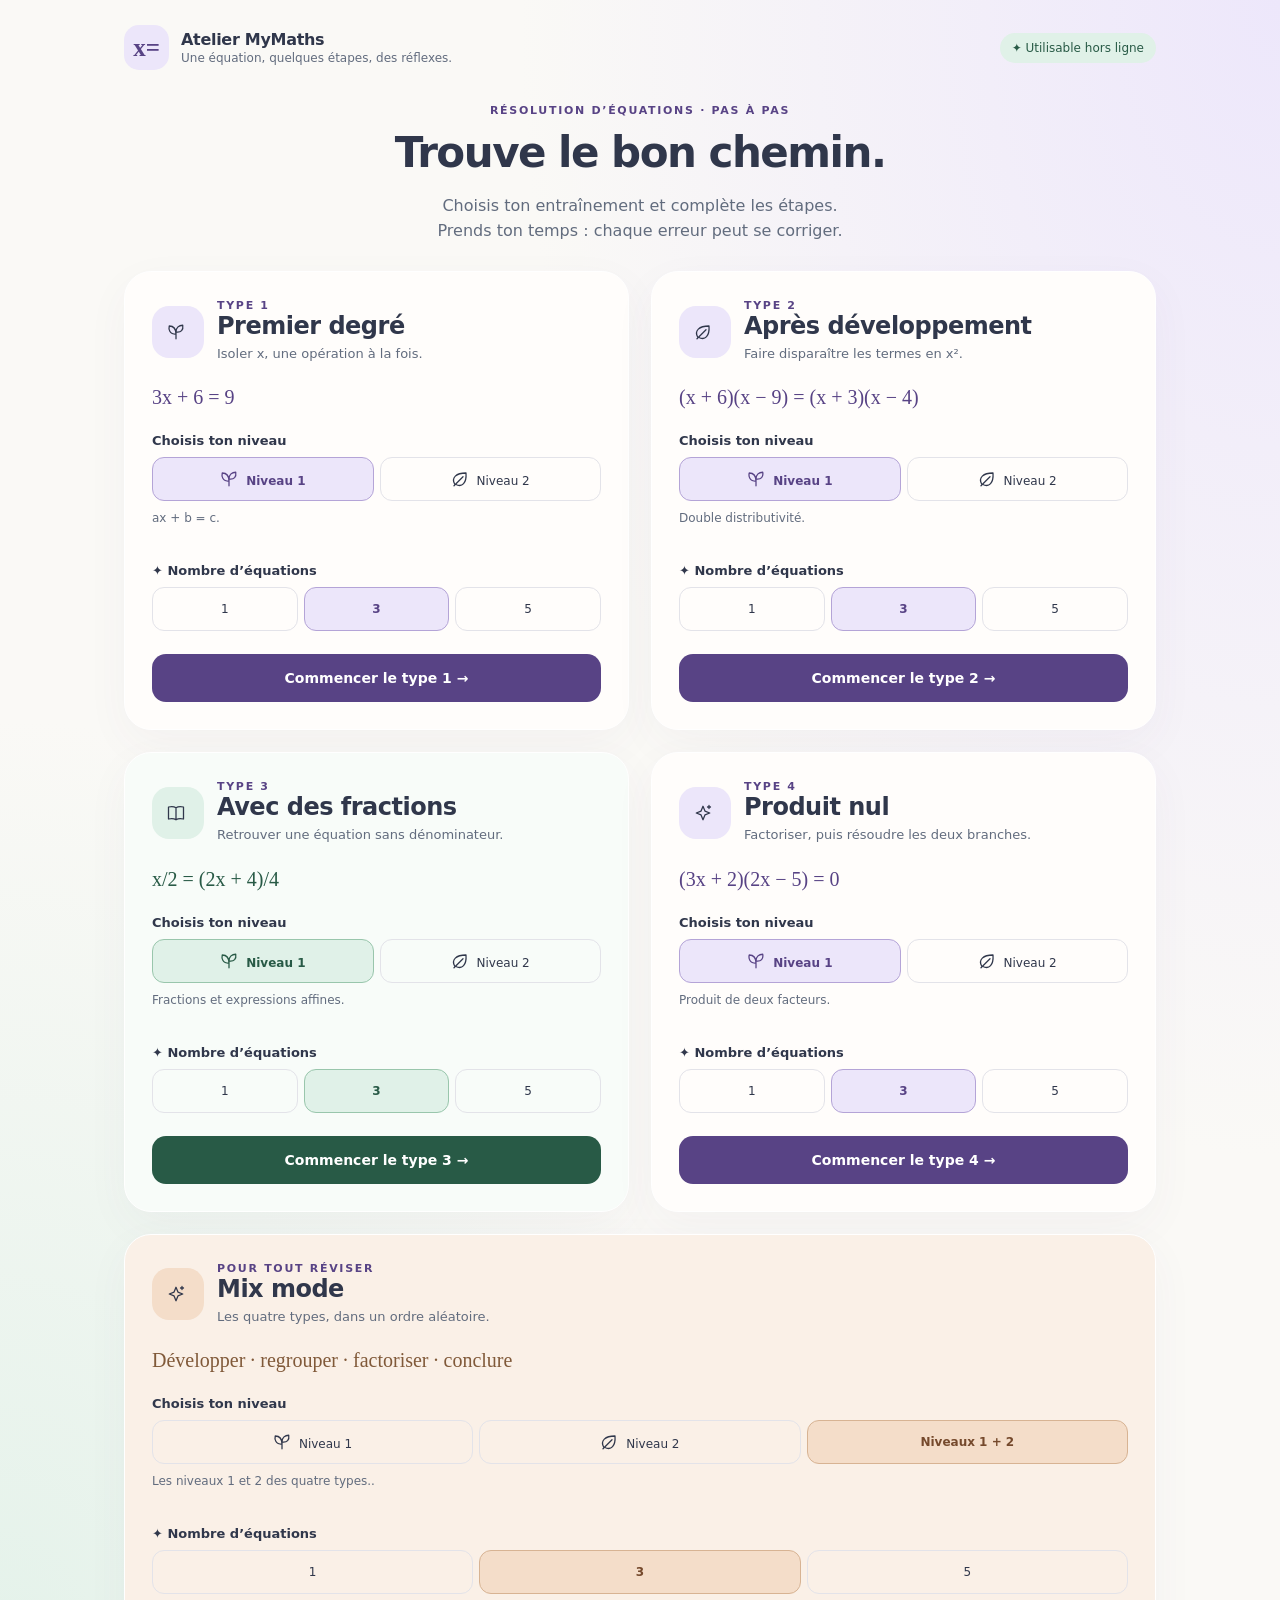
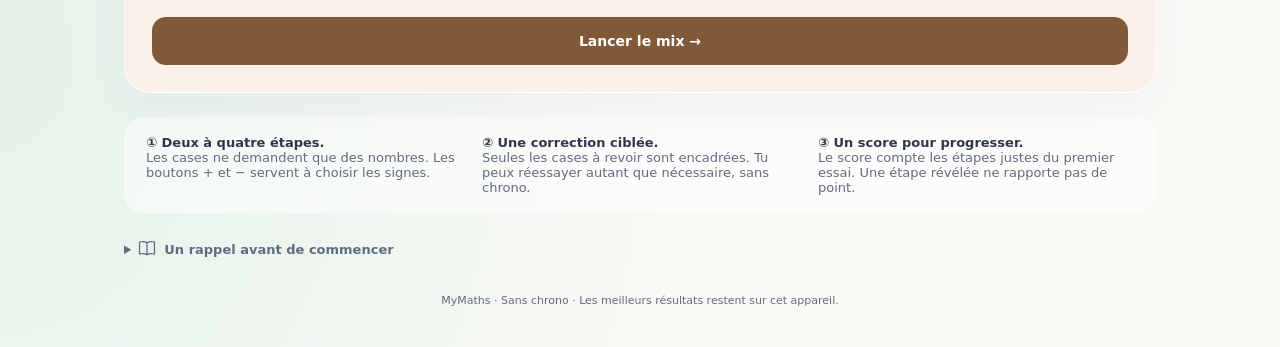
==== equations-entrainement.html @ 490890d4 "Ajouter l’exerciceur de résolution d’équations" ====
<!doctype html><html lang="fr"><head><meta charset="utf-8"><meta name="viewport" content="width=device-width,initial-scale=1,viewport-fit=cover"><meta name="theme-color" content="#f4f0fc"><title>Équations · Atelier MyMaths</title><style>
:root{--ink:#30374b;--muted:#626c7e;--bg:#faf9f6;--lav:#ece6fa;--lavink:#584385;--mint:#e0f1e8;--mintink:#285a46;--peach:#fbe9dc;--line:#e3e3e9;--card:#fffdfb;--danger:#9b3947;--wrong:#ffe4df;--focus:#675197;--shadow:0 14px 45px #55516b0b;font-family:ui-rounded,"Segoe UI",system-ui,sans-serif;color:var(--ink)}
*{box-sizing:border-box}body{margin:0;background:radial-gradient(ellipse at 100% 0%,#ede7fb 0%,transparent 42%),radial-gradient(ellipse at 0% 85%,#e4f2ea 0%,transparent 40%),var(--bg);min-height:100svh}button,input{font:inherit}button{cursor:pointer;color:inherit}button:disabled{cursor:default;opacity:.6}button:focus-visible,input:focus-visible,a:focus-visible,summary:focus-visible{outline:3px solid var(--focus);outline-offset:4px}[hidden]{display:none!important}button{touch-action:manipulation;-webkit-tap-highlight-color:transparent}a{color:var(--lavink)}.app{max-width:1080px;margin:auto;padding:25px 24px 40px}.brand{display:flex;align-items:center;gap:12px;margin-bottom:34px}.logo{width:45px;height:45px;background:var(--lav);color:var(--lavink);border-radius:15px;display:grid;place-items:center;font-family:Georgia,serif;font-weight:bold;font-size:25px}.brand-title{font-weight:750;letter-spacing:-.3px}.brand-sub{font-size:12px;color:var(--muted);margin-top:2px}.offline{margin-left:auto;font-size:12px;color:var(--mintink);background:var(--mint);padding:8px 12px;border-radius:30px}.hero{max-width:720px;margin:0 auto 28px;text-align:center}.eyebrow{text-transform:uppercase;letter-spacing:1.7px;font-size:11px;font-weight:800;color:var(--lavink)}h1{font-size:clamp(28px,4vw,42px);line-height:1.16;letter-spacing:-1.5px;margin:12px 0}p{line-height:1.55}.hero p{color:var(--muted);font-size:16px;margin-bottom:0}.cards{display:grid;grid-template-columns:1fr 1fr;gap:22px}.card{background:var(--card);border:1px solid #fff;border-radius:27px;padding:27px;box-shadow:var(--shadow)}.card.factor{background:#f8fcf9}.card-head{display:flex;gap:13px;align-items:center}.card-icon{font-size:25px;width:52px;height:52px;display:grid;place-items:center;border-radius:17px;background:var(--lav)}.factor .card-icon{background:var(--mint)}h2{margin:0;font-size:24px;letter-spacing:-.5px}.sub{font-size:13px;color:var(--muted);margin:4px 0 0}.sample{margin:19px 0 22px;color:var(--lavink);font:24px Georgia,serif;display:flex;gap:8px;align-items:center;flex-wrap:wrap}.factor .sample{color:var(--mintink)}fieldset{border:0;margin:20px 0 0;padding:0;min-width:0}legend{font-size:13px;font-weight:700;margin-bottom:9px;padding:0}.choices{display:flex;gap:6px}.choice{flex:1;background:transparent;border:1px solid var(--line);border-radius:12px;padding:11px 4px;min-height:44px;font-size:12px;white-space:nowrap}.choice[aria-pressed=true]{background:var(--lav);border-color:#b4a4d7;color:var(--lavink);font-weight:750}.factor .choice[aria-pressed=true]{background:var(--mint);border-color:#99c6ac;color:var(--mintink)}.level-desc{font-size:12px;min-height:34px;color:var(--muted);margin:8px 0 0}.primary,.secondary{border:0;border-radius:14px;padding:13px 19px;font-weight:700;min-height:48px;font-size:14px}.primary{background:var(--lavink);color:white}.factor .primary{background:var(--mintink)}.secondary{background:#efeff5;color:var(--ink);border:1px solid #e3e3eb}.start{width:100%;margin-top:23px}.rules{margin:24px 0 0;padding:18px 22px;background:#ffffff8c;border-radius:20px;font-size:13px;color:var(--muted)}.rules strong{color:var(--ink)}.rule-grid{display:grid;grid-template-columns:repeat(3,1fr);gap:20px}.memo{margin:18px auto 0;font-size:13px;color:var(--muted)}summary{cursor:pointer;min-height:38px;padding:8px 0;font-weight:600}.memo-content{display:flex;flex-wrap:wrap;gap:12px 24px;padding:10px 0}.memo-content .math{font-size:21px}.foot{margin-top:25px;text-align:center;color:var(--muted);font-size:11px}.toprow{display:flex;justify-content:space-between;align-items:center;gap:12px;margin:0 0 18px}.back{border:0;background:transparent;font-size:13px;padding:10px 0;color:var(--muted);min-height:44px}.session-heading{font-weight:700;font-size:15px}.session{max-width:860px;margin:auto}.exercise{background:var(--card);border:1px solid white;border-radius:27px 27px 0 0;box-shadow:var(--shadow);padding:22px 26px 18px}.ex-meta{display:flex;justify-content:space-between;align-items:center;gap:10px}.badge{border-radius:30px;padding:9px 13px;background:var(--lav);color:var(--lavink);font-size:13px;font-weight:700}.time{background:#ecf0f7;color:#44546e;white-space:nowrap;min-width:94px;text-align:center;font-variant-numeric:tabular-nums}.time.hurry{background:var(--peach);color:#815122}.question-count{text-align:center;color:var(--muted);font-size:12px;margin:16px 0 10px}.progress{height:5px;overflow:hidden;background:#efedf3;border-radius:10px;margin:10px 0 22px}.progress-bar{height:100%;background:#bba6df;border-radius:10px;transition:width .2s}.source{text-align:center;line-height:1.5;margin:0 0 18px;min-height:52px;font-size:clamp(31px,5vw,44px)}.math{font-family:"Cambria Math",Cambria,"Times New Roman",serif;letter-spacing:0;line-height:1.4}.math i{font-style:italic}.math sup{font-size:.58em;vertical-align:super}.fraction{display:inline-flex;flex-direction:column;vertical-align:middle;text-align:center;font-size:.77em;line-height:1.1;margin:0 .12em;transform:translateY(-.07em)}.fraction .num{border-bottom:1.2px solid currentColor;padding:0 .18em .08em}.fraction .den{padding:.08em .18em 0}.equation-label{text-align:center;font-size:12px;color:var(--muted);margin:0 0 8px}.answer-row{display:flex;flex-wrap:wrap;gap:7px;justify-content:center;align-items:center;min-height:80px;font-size:clamp(28px,5vw,39px)}.term{display:inline-flex;align-items:center;gap:5px;white-space:nowrap}.slot{width:92px;max-width:100%;height:57px;border:2px solid #d9d6e4;border-radius:12px;text-align:center;color:var(--ink);background:#fff;font:600 24px ui-rounded,"Segoe UI",system-ui,sans-serif;padding:6px 3px;transition:border .1s}.slot.active{border-color:var(--focus);box-shadow:0 0 0 3px #ede5fa}.slot.bad{border:3px solid var(--danger);background:var(--wrong);box-shadow:none}.slot.good{border-color:#649279;background:#eff8f0;color:#315a44;opacity:1}.slot:disabled{opacity:1}.sign{border:1px solid #d8d4e1;background:#f3eff8;border-radius:10px;width:43px;height:52px;font-size:28px;line-height:1}.sign.bad{border:3px solid var(--danger);background:var(--wrong)}.sign.good{border-color:#649279;background:#eff8f0;opacity:1}.factor-pair{display:flex;flex-wrap:wrap;gap:8px;justify-content:center;align-items:center}.factor-group{display:inline-flex;align-items:center;gap:4px}.factor-group .slot{width:77px}.factor-group .sign{width:39px}.active-hint{font-size:12px;text-align:center;min-height:18px;color:var(--muted);margin:14px 0 3px}.feedback{margin:12px 0 0;border-radius:14px;padding:12px 15px;background:#f1eff7;font-size:14px;line-height:1.45}.feedback.warning{background:var(--peach);color:#754923}.feedback.success{background:var(--mint);color:var(--mintink)}.feedback.error{background:#fce7e3;color:#7e343c}.feedback:empty{display:none}.feedback .math{font-size:23px;display:block;margin-top:7px;overflow-wrap:anywhere}.explanation{font-size:13px;color:var(--muted);margin-top:8px}.keypad-area{border:1px solid #fff;border-top:1px solid #e5e1ec;border-radius:0 0 27px 27px;background:#f0edf5;padding:16px 20px 20px;box-shadow:var(--shadow)}.keypad{display:grid;grid-template-columns:repeat(4,1fr);gap:7px;max-width:560px;margin:auto}.key{border:1px solid #e4dfeb;border-bottom-width:3px;border-radius:13px;background:#fffdfb;height:52px;font-size:23px;font-weight:600}.key.function{font-size:15px;background:#e5def0;color:var(--lavink)}.key:active{transform:translateY(1px);border-bottom-width:1px}.action-row{display:flex;gap:10px;max-width:560px;margin:12px auto 0}.action-row .primary{flex:1}.skip{font-size:12px;min-width:112px;padding:10px;border:0;background:transparent;color:var(--muted);border-radius:12px}.key-guide{text-align:center;font-size:11px;color:var(--muted);margin-top:10px}.practice-memo{padding:0 8px}.result{max-width:860px;margin:auto}.result-hero{text-align:center;background:var(--card);border-radius:27px;padding:30px;border:1px solid #fff;box-shadow:var(--shadow)}.result-emoji{font-size:34px;margin-bottom:10px}.result-title{font-size:28px;margin:0}.result-note{color:var(--muted);margin:8px auto 24px;max-width:520px}.stats{display:grid;grid-template-columns:repeat(3,1fr);gap:10px}.stat{background:#f2eef9;border-radius:18px;padding:17px 10px}.stat:nth-child(2){background:#e9f4ed}.stat:nth-child(3){background:#faeddf}.stat-value{font-size:31px;font-weight:800;letter-spacing:-1px;font-variant-numeric:tabular-nums}.stat-label{font-size:12px;color:var(--muted);margin:5px 0 0}.stat small{display:block;font-size:11px;color:var(--muted);margin-top:5px}.score-info{font-size:12px;color:var(--muted);margin:17px 0 0}.advice{background:#fffdfb;border-radius:21px;padding:22px;margin-top:16px;border:1px solid #fff}.advice h3{font-size:16px;margin:0 0 6px}.advice p{margin:0;font-size:14px;color:var(--muted)}.result-actions{display:flex;flex-wrap:wrap;justify-content:center;gap:10px;margin-top:22px}.review{margin-top:22px;padding:4px 18px;background:#fff9;border-radius:18px}.review-item{padding:15px 0;border-top:1px solid var(--line);font-size:13px}.review-item .math{font-size:23px;display:block;margin-top:8px;overflow-wrap:anywhere}.status-line{display:flex;justify-content:space-between;gap:12px}.record{font-size:12px;color:var(--muted);margin-top:16px}.sr-only{position:absolute;width:1px;height:1px;padding:0;margin:-1px;overflow:hidden;clip:rect(0,0,0,0);white-space:nowrap;border:0}dialog{max-width:400px;width:calc(100% - 32px);border:1px solid #fff;border-radius:22px;padding:25px;color:var(--ink);background:var(--card);box-shadow:0 24px 80px #24203540}dialog::backdrop{background:#30374b55}dialog p{font-size:14px;color:var(--muted)}dialog .action-row{flex-wrap:wrap}button:hover:not(:disabled){filter:brightness(.975)}@media(max-width:750px){.cards{grid-template-columns:1fr}.app{padding:20px 18px 30px}.brand{margin-bottom:25px}.hero h1{letter-spacing:-.8px}.rule-grid{grid-template-columns:1fr;gap:10px}.card{padding:23px}.offline{font-size:11px;padding:7px 9px}.stats{gap:7px}.stat-value{font-size:27px}.result-hero{padding:24px 15px}.source{font-size:34px}.exercise{padding:19px 19px 15px}.factor-group .slot{width:74px}.keypad-area{padding:13px 15px 16px}.choice{font-size:13px}}@media(max-width:380px){.app{padding:15px 10px 25px}.offline{display:none}.card{padding:20px 15px}.choices{gap:4px}.choice{font-size:11px}.exercise{padding:16px 11px}.source{font-size:30px}.slot{width:75px;height:54px;font-size:22px}.answer-row{gap:4px;font-size:30px}.sign{width:37px;height:48px;font-size:25px}.factor-group .slot{width:69px}.factor-group .sign{width:33px}.stats{grid-template-columns:1fr}.stat{padding:12px}.stat-value{font-size:29px}.stat-label{margin-top:1px}.ex-meta .badge{font-size:11px;padding:8px 10px}.result-actions{flex-direction:column}.result-actions button{width:100%}.key-guide{font-size:10px}}@media(prefers-reduced-motion:reduce){*{transition:none!important;scroll-behavior:auto!important}}
.ico{display:inline-block;width:18px;height:18px;vertical-align:-3px;fill:none;stroke:currentColor;stroke-width:1.7;stroke-linecap:round;stroke-linejoin:round;margin-right:4px;flex-shrink:0}.result-emoji .ico{width:38px;height:38px;color:var(--lavink)}.power{white-space:nowrap}.choice{white-space:normal}.slot{min-width:0}
.cards{grid-template-columns:repeat(2,minmax(0,1fr))}.card,.card-head>div{min-width:0}.card-icon{flex-shrink:0}.choice{min-width:0;overflow-wrap:anywhere}@media(max-width:750px){.cards{grid-template-columns:minmax(0,1fr)}}@media(max-width:380px){.card-head{gap:10px}.card-icon{width:40px;height:44px}.card-head h2{font-size:22px}}
.binomial{display:inline-block;white-space:nowrap}.factor-pair{flex:1;min-width:0;max-width:calc(100% - 28px)}@media(max-width:750px){body[data-screen=practice] .brand{margin-bottom:8px}body[data-screen=practice] .brand-sub,body[data-screen=practice] .offline{display:none}body[data-screen=practice] .logo{width:36px;height:36px;border-radius:12px;font-size:23px}.toprow{margin-bottom:8px}.question-count{margin:10px 0 6px}.progress{margin:8px 0 12px}.exercise{padding-top:15px}.source{margin-bottom:12px;font-size:32px}.key{height:46px}.key-guide{font-size:10px}}
.times{font-size:.72em;margin-right:2px}@media(max-width:380px){.factor-pair .slot{width:63px}.factor-pair .factor-group{gap:3px}}

.cards{grid-template-columns:repeat(2,minmax(0,1fr))}.mix-card{grid-column:1/-1;background:#faf0e7}.mix-card .card-icon{background:#f4ddc9}.mix-card .choice[aria-pressed=true]{background:#f4ddc9;color:#75492c;border-color:#d7b393}.mix-card .primary{background:#805939}.mix-card .sample{color:#805939}.number-field{display:inline-flex;align-items:center;border:2px solid #d9d6e4;border-radius:12px;background:#fff;min-width:0;vertical-align:middle;overflow:hidden}.number-field.active{border-color:var(--focus);box-shadow:0 0 0 3px #ede5fa}.number-field.good{border-color:#649279;background:#eff8f0}.number-field .slot{border:0;box-shadow:none;background:transparent;border-radius:0;width:73px;height:53px;font-size:23px}.number-field .slot:focus-visible{outline:0}.number-field .sign{border:0;border-radius:0;width:37px;height:53px;min-width:37px;font-size:25px;background:#f3eff8}.number-field .sign.bad,.number-field .slot.bad{box-shadow:inset 0 0 0 2px var(--danger);background:var(--wrong);border:0}.number-field .sign.good,.number-field .slot.good{background:#eff8f0}.term{gap:4px}.step-expression{display:flex;flex-wrap:wrap;align-items:center;justify-content:center;gap:8px;font-size:34px;line-height:1.7;min-height:78px}.poly-side{display:flex;align-items:center;justify-content:center;flex-wrap:wrap;gap:5px}.side-label{font:12px ui-rounded,"Segoe UI",system-ui,sans-serif;color:var(--muted);margin-bottom:5px;text-align:center}.step-parts{display:grid;grid-template-columns:1fr 1fr;gap:18px}.side-box{background:#f5f2f9;border-radius:16px;padding:12px 8px}.stage-title{text-align:center;font-size:20px;line-height:1.3;margin:15px 0 6px}.stage-help{text-align:center;color:var(--muted);font-size:13px;margin:0 auto 16px;line-height:1.5;max-width:620px}.given{font-size:24px;text-align:center;margin:10px 0 15px;line-height:1.7}.stage-steps{display:flex;gap:6px;justify-content:center;flex-wrap:wrap;margin:12px 0}.stage-chip{font-size:11px;border-radius:20px;padding:7px 10px;background:#f0eef4;color:var(--muted)}.stage-chip.current{background:#ddd3ef;color:#4e387e;font-weight:750}.stage-chip.done{background:var(--mint);color:var(--mintink)}.active-hint{margin:12px 0 3px}.number-field .slot::placeholder{color:#777280}.product-answer{display:flex;flex-wrap:wrap;align-items:center;justify-content:center;gap:8px}.factor-group .number-field .slot{width:57px}.factor-group .number-field .sign{width:32px;min-width:32px}.solution-choices{display:flex;flex-wrap:wrap;gap:8px;justify-content:center;margin:0 0 15px}.solution-choice{min-height:44px;padding:10px 15px;border:1px solid #d7d0e3;border-radius:12px;background:#fff;font-size:13px}.solution-choice[aria-pressed=true]{background:var(--lav);border-color:var(--focus);color:var(--lavink);font-weight:700}.solution-choice.bad{outline:2px solid var(--danger);background:var(--wrong)}.solution-set{min-height:78px}.trail{margin-top:15px;background:#fff9;border-radius:16px;padding:1px 16px}.trail-item{padding:12px 0;border-top:1px solid var(--line);font-size:12px;color:var(--muted)}.trail-item:first-child{border-top:0}.trail-item .math{font-size:22px;color:var(--ink);margin-top:4px;display:block}.current-equation{font-size:clamp(27px,4.5vw,37px);margin:12px 0 6px;text-align:center;line-height:1.7}.stat:nth-child(3){background:#fbeedf}.mode-meta{font-size:12px;color:var(--muted);margin-top:10px}.review-step{border-left:2px solid #d8cfeb;padding-left:12px;margin:10px 0;font-size:12px}.review-step .math{font-size:21px}.step-count{font-size:12px;color:var(--muted);text-align:center}.key.function{font-size:16px}.back{min-height:44px}.practice-memo p{font-size:13px}.card p.sub{min-height:20px}.set-count{font-size:11px;text-align:center;color:var(--muted)}
@media(max-width:800px){.step-parts{grid-template-columns:1fr}.side-box{padding:9px 7px}.stage-help{margin-bottom:12px}.source{font-size:30px}.current-equation{font-size:29px}.step-expression{font-size:29px}.number-field .slot{width:65px;font-size:21px}.number-field .sign{width:33px;min-width:33px}.stage-title{font-size:18px}.stage-chip{padding:5px 8px}}
@media(max-width:750px){.cards{grid-template-columns:minmax(0,1fr)}.mix-card{grid-column:auto}.brand-sub{font-size:11px}.given{font-size:23px}.stage-help{font-size:12px}.stage-steps{gap:4px}.stage-expression{gap:5px}}
@media(max-width:380px){.number-field .slot{width:56px;font-size:20px}.number-field .sign{width:30px;min-width:30px;height:50px}.number-field .slot{height:50px}.step-expression{font-size:27px}.poly-side{gap:3px}.factor-group .number-field .slot{width:48px}.factor-group .number-field .sign{width:28px;min-width:28px}.factor-group{gap:2px}.stage-chip{font-size:10px}.solution-choice{padding:9px 10px;font-size:12px}.given{font-size:21px}.current-equation{font-size:26px}}

@media(max-width:750px){
.keypad-area{position:sticky;bottom:0;z-index:10;padding:10px 12px 12px;box-shadow:0 -5px 20px #47325418;background:#f0edf5}
.keypad{gap:5px}.key{height:44px}.action-row{margin-top:8px}.key-guide{display:none}
.current-equation{position:sticky;top:0;z-index:9;background:var(--card);padding:5px 0;border-radius:12px;font-size:27px}
.poly-side .number-field .slot{width:49px;font-size:20px}.poly-side .number-field .sign{width:27px;min-width:27px;font-size:24px}
.poly-side{font-size:27px;gap:3px;min-height:56px}.side-box{padding:9px 6px}.step-parts{gap:10px}
.stage-help{font-size:12px}.given{font-size:22px;margin:8px 0 12px}.stage-steps{margin:9px 0}.brand{margin-bottom:18px}
}
@media(max-width:380px){.poly-side .number-field .slot{width:42px;font-size:19px}.poly-side .number-field .sign{width:23px;min-width:23px;font-size:23px}.poly-side{font-size:26px}.current-equation{font-size:25px}}

.resolution-history{margin:12px 0}.resolution-line{padding:11px 9px;border-bottom:1px solid var(--line);text-align:center}.resolution-line .math{font-size:25px;line-height:1.7;overflow-wrap:anywhere}.context-label{font:11px ui-rounded,"Segoe UI",system-ui,sans-serif;color:var(--muted);line-height:1.4;margin-bottom:5px}.current-equation{padding:10px 4px}.step-parts{grid-template-columns:minmax(0,1fr) 24px minmax(0,1fr);gap:10px;align-items:center}.equation-equals{font-size:34px;text-align:center;color:var(--lavink);line-height:1.1}.cross-member{display:flex;flex-wrap:wrap;align-items:center;justify-content:center;gap:8px;font-size:25px;line-height:1.8}.distribution-aid{margin:12px 0 16px;background:#edf3f5;border:1px solid #d4e1e8;border-radius:16px;padding:7px 12px}.distribution-aid summary{font-size:13px;color:#465d7f}.distribution-panels{display:grid;grid-template-columns:1fr 1fr;gap:12px;padding-top:8px}.distribution-panel{background:#fff9;border-radius:12px;padding:10px 8px;text-align:center}.product-diagram{width:100%;max-width:360px;height:auto;display:block;margin:auto}.cross-products{font-size:20px;display:flex;flex-wrap:wrap;justify-content:center;gap:6px}.product-blue{color:#556c99}.product-orange{color:#a06340}.distribution-panel p{font-size:12px;margin:7px 0 0;color:var(--muted)}
@media(max-width:800px){.step-parts{grid-template-columns:minmax(0,1fr);gap:7px}.equation-equals{font-size:29px}.distribution-panels{grid-template-columns:1fr}.resolution-line .math{font-size:23px}}
@media(max-width:380px){.current-equation{font-size:23px}.resolution-line .math{font-size:22px}.cross-member{font-size:22px}.cross-products{font-size:19px}.distribution-aid{padding:6px 9px}.distribution-aid summary{font-size:12px}}
</style></head><body>
<svg width="0" height="0" aria-hidden="true" style="position:absolute;overflow:hidden"><defs>
<symbol id="icon-sprout" viewBox="0 0 24 24"><path d="M12 21V12M12 15C3 15 2 8 3 4c6 0 9 4 9 11ZM12 12c0-6 4-9 9-9 1 6-2 10-9 9Z"/></symbol>
<symbol id="icon-leaf" viewBox="0 0 24 24"><path d="M5 19c-5-9 2-15 15-15 1 13-5 20-14 15ZM4 21 16 9"/></symbol>
<symbol id="icon-sparkle" viewBox="0 0 24 24"><path d="m12 3 2.6 6.4L21 12l-6.4 2.6L12 21l-2.6-6.4L3 12l6.4-2.6ZM20 2v4M18 4h4"/></symbol>
<symbol id="icon-timer" viewBox="0 0 24 24"><circle cx="12" cy="14" r="8"/><path d="M12 6V3M9 2h6M18 7l2-2M12 10v5l3 2"/></symbol>
<symbol id="icon-book" viewBox="0 0 24 24"><path d="M12 5c-3-2-6-2-10-1v16c4-1 7-1 10 1 3-2 6-2 10-1V4c-4-1-7-1-10 1ZM12 5v16"/></symbol>
</defs></svg>
<main class="app">
<header class="brand"><div class="logo" aria-hidden="true">x=</div><div><div class="brand-title">Atelier MyMaths</div><div class="brand-sub">Une équation, quelques étapes, des réflexes.</div></div><div class="offline">✦ Utilisable hors ligne</div></header>
<section id="home" aria-labelledby="title"><div class="hero"><div class="eyebrow">Résolution d’équations · Pas à pas</div><h1 id="title">Trouve le bon chemin.</h1><p>Choisis ton entraînement et complète les étapes.<br>Prends ton temps : chaque erreur peut se corriger.</p></div><div class="cards" id="cards"></div><div class="rules"><div class="rule-grid"><div><strong>① Deux à quatre étapes.</strong><br>Les cases ne demandent que des nombres. Les boutons + et − servent à choisir les signes.</div><div><strong>② Une correction ciblée.</strong><br>Seules les cases à revoir sont encadrées. Tu peux réessayer autant que nécessaire, sans chrono.</div><div><strong>③ Un score pour progresser.</strong><br>Le score compte les étapes justes du premier essai. Une étape révélée ne rapporte pas de point.</div></div></div><details class="memo"><summary><svg class="ico" aria-hidden="true"><use href="#icon-book"></use></svg> Un rappel avant de commencer</summary><div class="practice-memo"><p>Pour conserver une équation équivalente, on effectue la même opération sur les deux membres. On développe, on regroupe, puis on divise par un coefficient <strong>non nul</strong>.</p><p>Un produit est nul si au moins l’un de ses facteurs est nul. Après factorisation, on résout chacune des équations obtenues.</p><div class="memo-content math"><span>(a + b)² = a² + 2ab + b²</span><span>(a − b)² = a² − 2ab + b²</span><span>a² − b² = (a − b)(a + b)</span></div></div></details></section>
<section id="practice" class="session" hidden aria-label="Entraînement en cours"><div class="toprow"><button class="back" id="back">← Réglages</button><div class="session-heading" id="sessionHeading"></div></div><div class="exercise"><div class="ex-meta"><span class="badge" id="levelBadge"></span><span class="badge time" id="equationBadge"></span></div><div class="progress" id="progress" role="progressbar" aria-label="Avancement de la série" aria-valuemin="0" aria-valuemax="100"><div class="progress-bar" id="progressBar"></div></div><div id="resolutionHistory" class="resolution-history" hidden></div><div class="current-equation math" id="source"></div><div class="stage-steps" id="stageSteps"></div><h2 class="stage-title" id="stageTitle"></h2><p class="stage-help" id="stageHelp"></p><div id="given" class="given math" hidden></div><details id="distributivityAid" class="distribution-aid" hidden><summary>↗ ↘ Voir les deux produits qui donnent le terme en x</summary><div id="distributionPanels" class="distribution-panels"></div></details><div id="answer" class="math"></div><div class="active-hint" id="activeHint"></div><div class="feedback" id="feedback" aria-live="polite" aria-atomic="true"></div></div><div class="keypad-area"><div class="keypad" id="keypad" aria-label="Clavier numérique"></div><div class="action-row"><button class="skip" id="reveal">Voir cette étape</button><button class="primary" id="validate">Vérifier l’étape ↵</button></div><div class="key-guide">± change le signe · a/b insère « / » · ↔ change de case · saisie au clavier également possible</div></div><details class="memo practice-memo"><summary><svg class="ico" aria-hidden="true"><use href="#icon-book"></use></svg> Besoin d’un rappel ?</summary><p>Développe avant de regrouper. Soustrais la même quantité aux deux membres. Divise uniquement par un coefficient non nul.</p><p class="math">AB = 0 ⇔ A = 0 ou B = 0<br>a² − b² = (a − b)(a + b)</p><p><strong>0x = 0</strong> : tous les réels conviennent.<br><strong>0x = un nombre non nul</strong> : aucune solution.</p></details></section>
<section id="results" class="result" hidden aria-labelledby="resultTitle"><div class="result-hero"><div class="result-emoji" id="resultEmoji"></div><h2 class="result-title" id="resultTitle" tabindex="-1"></h2><p class="result-note" id="resultNote"></p><div class="stats" id="stats"></div><p class="score-info" id="scoreInfo"></p><div class="record" id="record"></div><div class="result-actions"><button class="primary" id="again">↻ Nouvelle série</button><button class="secondary" id="adapt" hidden></button><button class="secondary" id="settings">Changer les réglages</button></div></div><div class="advice" id="advice"></div><details class="review"><summary>Relire la résolution des équations</summary><div id="reviewList"></div></details></section>
<footer class="foot">MyMaths · Sans chrono · Les meilleurs résultats restent sur cet appareil.</footer></main>
<dialog id="quitDialog"><h2>Revenir aux réglages ?</h2><p>La série en cours sera abandonnée. Tu pourras en lancer une nouvelle.</p><div class="action-row"><button class="secondary" id="keepGoing">Continuer</button><button class="primary" id="quit">Revenir</button></div></dialog>
<script>
'use strict';
const $=id=>document.getElementById(id);
const icon=name=>'<svg class="ico" aria-hidden="true"><use href="#icon-'+name+'"></use></svg>';
const gcd=(a,b)=>{a=a<0n?-a:a;b=b<0n?-b:b;while(b)[a,b]=[b,a%b];return a||1n;};
function R(n,d=1){n=BigInt(n);d=BigInt(d);if(!d)throw Error('Dénominateur nul');if(d<0n){n=-n;d=-d;}let g=gcd(n,d);return{n:n/g,d:d/g};}
const Z=R(0),ONE=R(1),add=(a,b)=>R(a.n*b.d+b.n*a.d,a.d*b.d),mul=(a,b)=>R(a.n*b.n,a.d*b.d),neg=a=>R(-a.n,a.d),sub=(a,b)=>add(a,neg(b)),div=(a,b)=>R(a.n*b.d,a.d*b.n),eq=(a,b)=>a.n===b.n&&a.d===b.d,abs=a=>a.n<0n?neg(a):a;
const textR=r=>r.d===1n?String(r.n):r.n+'/'+r.d;
function parse(s){s=s.trim().replace(/\s/g,'').replace(',','.').replace('÷','/');if(s.length>20)return null;let m;if((m=s.match(/^([+-]?\d+)\/(\d+)$/)))return BigInt(m[2])?R(m[1],m[2]):null;if((m=s.match(/^([+-]?)(\d*)(?:\.(\d*))?$/))&&(m[2]||m[3]))return R(BigInt((m[1]==='-'?'-':'')+(m[2]||'0')+(m[3]||'')),10n**BigInt((m[3]||'').length));return null;}
function frac(top,bottom,label){return '<span class="fraction"'+(label?' role="img" aria-label="'+label+'"':'')+'><span class="num">'+top+'</span><span class="den">'+bottom+'</span></span>';}
function mathR(r){let sign=r.n<0n?'−':'';return sign+(r.d===1n?String(abs(r).n):frac(String(abs(r).n),String(r.d),abs(r).n+' sur '+r.d));}
function mono(r,p){return(eq(r,ONE)?'':mathR(r))+'<i>x</i>'+(p===2?'<sup>2</sup>':'');}
function polynomial(p){let out='';for(let i=0;i<3;i++){let c=p[i];if(c.n===0n)continue;out+=(out?(c.n<0n?' − ':' + '):(c.n<0n?'−':''))+(i===2?mathR(abs(c)):mono(abs(c),2-i));}return out||'0';}
const lin=(a,b)=>({kind:'linear',a:R(a),b:R(b)}),product=(p,q)=>({kind:'product',factors:[p,q]}),squared=p=>({kind:'square',inner:p}),scaled=(k,inner)=>({kind:'scaled',k:R(k),inner}),fraction=(numer,m)=>({kind:'fraction',numer,den:R(m)}),difference=(left,right)=>({kind:'difference',left,right});
const pAdd=(p,q)=>p.map((a,i)=>add(a,q[i])),pSub=(p,q)=>p.map((a,i)=>sub(a,q[i])),pScale=(p,k)=>p.map(c=>mul(c,k));
function pTimes(p,q){return[mul(p[1],q[1]),add(mul(p[1],q[2]),mul(p[2],q[1])),mul(p[2],q[2])];}
function expand(e){switch(e.kind){case'linear':return[Z,e.a,e.b];case'product':return pTimes(expand(e.factors[0]),expand(e.factors[1]));case'square':{let p=expand(e.inner);return pTimes(p,p);}case'scaled':return pScale(expand(e.inner),e.k);case'fraction':return pScale(expand(e.numer),div(ONE,e.den));case'difference':return pSub(expand(e.left),expand(e.right));}}
function render(e){switch(e.kind){case'linear':return polynomial([Z,e.a,e.b]);case'product':return '<span class="binomial">('+render(e.factors[0])+')</span> <span class="binomial">× ('+render(e.factors[1])+')</span>';case'square':return'<span class="binomial">('+render(e.inner)+')<sup>2</sup></span>';case'scaled':if(eq(e.k,ONE))return render(e.inner);return '<span class="binomial">'+mathR(e.k)+'('+render(e.inner)+')</span>';case'fraction':return frac(render(e.numer),mathR(e.den));case'difference':return render(e.left)+' − '+render(e.right);}}
const int=(lo,hi)=>lo+Math.floor(Math.random()*(hi-lo+1)),pick=a=>a[int(0,a.length-1)],signed=(max=8)=>pick([-1,1])*int(1,max),shuffle=a=>{a=[...a];for(let i=a.length-1;i>0;i--){let j=int(0,i);[a[i],a[j]]=[a[j],a[i]];}return a;};
const uniqueRoots=roots=>roots.filter((r,i)=>!roots.slice(0,i).some(x=>eq(x,r))).sort((a,b)=>a.n*b.d<b.n*a.d?-1:a.n*b.d>b.n*a.d?1:0);
function completeQuestion(q){q.left=expand(q.exprL);q.right=expand(q.exprR);if(q.type===3&&q.exprL.kind==='fraction'&&q.exprR.kind==='fraction'){q.multiplier=mul(q.exprL.den,q.exprR.den);q.prepL=scaled(q.exprR.den.n,q.exprL.numer);q.prepR=scaled(q.exprL.den.n,q.exprR.numer);}q.workL=pScale(q.left,q.multiplier||ONE);q.workR=pScale(q.right,q.multiplier||ONE);q.A=sub(q.workL[1],q.workR[1]);q.B=sub(q.workR[2],q.workL[2]);q.source=render(q.exprL)+' = '+render(q.exprR);if(q.type===4){q.roots=uniqueRoots([div(neg(q.factors[1]),q.factors[0]),div(neg(q.factors[3]),q.factors[2])]);q.solutionKind=q.roots.length===2?'two':'one';}else if(q.A.n===0n){q.solutionKind=q.B.n===0n?'all':'none';q.roots=[];}else{q.solutionKind='one';q.roots=[div(q.B,q.A)];}return q;}
function generate(type,level){let q={type,level};if(type===1){if(level===1){q.exprL=lin(int(1,8)*pick([1,1,1,-1]),int(-12,12));q.exprR=lin(0,int(-15,15));q.needsExpansion=false;}else if(Math.random()<.5){let a=signed(8),b=int(-12,12),c=signed(8),d=int(-12,12);if(Math.random()<.08){c=a;d=Math.random()<.5?b:b+signed(4);}q.exprL=lin(a,b);q.exprR=lin(c,d);q.needsExpansion=false;}else{q.exprL=scaled(signed(5),lin(pick([1,1,2,3]),signed(8)));q.exprR=scaled(signed(5),lin(pick([1,1,2,3]),signed(8)));q.needsExpansion=true;}}else if(type===2){let k=int(1,4);if(level===1){let nums=shuffle(Array.from({length:19},(_,i)=>i-9).filter(x=>x!==0)).slice(0,4);q.exprL=product(lin(1,nums[0]),lin(1,nums[1]));q.exprR=product(lin(1,nums[2]),lin(1,nums[3]));}else{let b=int(1,8),d=signed(8);if(pick([true,false])){q.exprL=product(lin(k,-b),lin(k,b));q.exprR=squared(lin(k,d));}else{q.exprL=squared(lin(k,d));q.exprR=product(lin(k,-b),lin(k,b));}}q.needsExpansion=true;}else if(type===3){let m,n;if(level===1){m=int(2,6);do n=int(2,6);while(n===m);let a=Math.random()<.5?1:signed(5),b=Math.random()<.5?0:int(-9,9),c=signed(5),d=int(-9,9);if(Math.random()<.12){let k=signed(3),h=signed(3);a=m*k;c=n*k;b=m*h;d=n*(Math.random()<.5?h:h+1);}q.exprL=fraction(lin(a,b),m);q.exprR=fraction(lin(c,d),n);}else{let a=int(1,3),c=int(1,3),b=signed(7),d=signed(7),e=int(1,4),f=signed(7),t=int(2,4);m=a*c*t;n=e*e*t;q.exprL=fraction(product(lin(a,b),lin(c,d)),m);q.exprR=fraction(squared(lin(e,f)),n);}let g=gcd(BigInt(m),BigInt(n)),l=BigInt(m)*BigInt(n)/g;q.multiplier=R(BigInt(m)*BigInt(n));q.prepL=scaled(n,q.exprL.numer);q.prepR=scaled(m,q.exprR.numer);q.needsExpansion=true;}else if(type===4){let a=signed(5),b=int(-9,9),c=signed(5),d=int(-9,9);if(level===1){q.exprL=product(lin(a,b),lin(c,d));q.factors=[R(a),R(b),R(c),R(d)];}else{while(Math.abs(c)===Math.abs(a))c=signed(5);q.exprL=difference(squared(lin(a,b)),squared(lin(c,d)));q.factors=[R(a-c),R(b-d),R(a+c),R(b+d)];}q.exprR=lin(0,0);}return completeQuestion(q);}
function series(cfg){let types=[];while(types.length<cfg.count)types.push(...shuffle([1,2,3,4]));let levels=[];while(levels.length<cfg.count)levels.push(...shuffle([1,2]));let seen=new Set();return types.slice(0,cfg.count).map((t,i)=>{let type=cfg.mode==='mix'?t:Number(cfg.mode),level=cfg.level||levels[i],q;do q=generate(type,level);while(seen.has(q.source));seen.add(q.source);return q;});}
function makeStages(q,ctx={}){if(q.type===4){let f=ctx.factors||q.factors,out=[];if(q.level===2)out.push({kind:'factor',title:'Factoriser une différence de carrés',help:'Utilise a² − b² = (a − b)(a + b), puis réduis les deux facteurs.',targets:q.factors.map((value,i)=>({key:['a','b','c','d'][i],value,label:['Coefficient de x du premier facteur','Constante du premier facteur','Coefficient de x du second facteur','Constante du second facteur'][i]})),hint:'Pense à la différence puis à la somme des deux expressions.'});out.push({kind:'branches',title:'Utiliser le produit nul',help:'Un produit est nul si au moins un facteur est nul. Isole les termes en x dans chacune des deux équations.',factors:f,targets:[{key:'u',value:neg(f[1]),label:'Constante à droite dans la première équation'},{key:'v',value:neg(f[3]),label:'Constante à droite dans la seconde équation'}],hint:'Pour ax + b = 0, on soustrait b : ax = −b.'});out.push({kind:'solution',title:'Donner l’ensemble des solutions',help:'Résous les deux équations et rassemble les valeurs distinctes dans S. Leur ordre n’a pas d’importance.',hint:'Une valeur répétée ne donne qu’une solution. Chaque division se fait par le coefficient de x.'});return out;}let out=[];if(q.type===3)out.push({kind:'cross',title:'Trouver une équation sans fractions',help:'Complète les deux facteurs pour écrire le produit en croix. Ne développe pas encore les numérateurs.',targets:[{key:'u',value:q.exprR.den,label:'Facteur devant le numérateur du membre gauche'},{key:'v',value:q.exprL.den,label:'Facteur devant le numérateur du membre droit'}],hint:'Le dénominateur de droite multiplie le numérateur de gauche, et inversement.'});if(q.needsExpansion){let quad=q.workL[0].n!==0n||q.workR[0].n!==0n,targets=[];for(const [name,p]of[['l',q.workL],['r',q.workR]])for(const i of (quad?[0,1,2]:[1,2]))targets.push({key:name+i,value:p[i],label:({0:'Coefficient de x au carré',1:'Coefficient de x',2:'Constante'})[i]+' du membre '+(name==='l'?'gauche':'droit')});out.push({kind:'expand',quad,targets,title:'Développer et réduire',help:'Complète les coefficients des deux membres développés et réduits.',given:null,hint:quad?'Vérifie les signes, les produits et les doubles produits. Les coefficients de x² doivent être identiques.':'Distribue à chaque terme, en conservant bien les signes.'});}out.push({kind:'reduce',title:'Regrouper les termes',help:'Regroupe les termes en x et les constantes pour obtenir Ax = B. Ne multiplie ni ne divise à cette étape.',targets:[{key:'a',value:q.A,label:'Coefficient A de x après regroupement'},{key:'b',value:q.B,label:'Constante B à droite après regroupement'}],hint:'Soustrais les termes en x d’un membre et les constantes de l’autre. La même opération s’applique aux deux membres.'});out.push({kind:'solution',title:'Conclure',help:q.A.n===0n?'Observe l’égalité obtenue : peut-elle être vraie ? Choisis l’ensemble des solutions.':'Divise par le coefficient de x, puis donne S. Les fractions et les décimaux exacts sont acceptés.',hint:q.A.n===0n?'Ne divise pas par zéro. Compare les deux membres.':'La solution est le quotient de la constante par le coefficient de x.'});return out;}
function summary(rows){let steps=rows.flatMap(r=>r.done),first=steps.filter(r=>r.first).length,revealed=steps.filter(r=>r.revealed).length,perfect=rows.filter(r=>r.done.every(s=>s.first)).length;return{total:steps.length,first,revealed,corrected:steps.length-first-revealed,percent:Math.round(first/steps.length*100),perfect,count:rows.length};}
function closest(options,values){return options.map(targets=>({targets,matches:targets.filter(t=>eq(values[t.key],t.value)).length})).sort((a,b)=>b.matches-a.matches)[0].targets;}
function assess(stage,q,values,choice){if(stage.kind==='solution'){if(choice!==q.solutionKind)return{ok:false,kindError:true,targets:[]};let keys=choice==='two'?['r1','r2']:choice==='one'?['r1']:[];if(!keys.length)return{ok:true,targets:[]};let opts=[keys.map((key,i)=>({key,value:q.roots[i],label:'Solution '+(i+1)}))];if(keys.length===2)opts.push(keys.map((key,i)=>({key,value:q.roots[1-i],label:'Solution '+(i+1)})));let targets=closest(opts,values);return{ok:targets.every(t=>eq(values[t.key],t.value)),targets};}if(stage.kind==='factor'){let p=pTimes([Z,values.a,values.b],[Z,values.c,values.d]),target=pSub(q.left,q.right);let f=stage.targets,swap=[{...f[0],value:f[2].value},{...f[1],value:f[3].value},{...f[2],value:f[0].value},{...f[3],value:f[1].value}];let targets=closest([f,swap,f.map(t=>({...t,value:neg(t.value)})),swap.map(t=>({...t,value:neg(t.value)}))],values);return{ok:p.every((a,i)=>eq(a,target[i])),targets};}let options=[stage.targets];if(stage.kind==='reduce')options.push(stage.targets.map(t=>({...t,value:neg(t.value)})));let targets=closest(options,values);return{ok:targets.every(t=>eq(values[t.key],t.value)),targets};}
const MODES={1:{title:'Premier degré',subtitle:'Isoler x, une opération à la fois.',icon:'sprout',levels:['ax + b = c','Deux membres ou parenthèses'],sample:'3x + 6 = 9'},2:{title:'Après développement',subtitle:'Faire disparaître les termes en x².',icon:'leaf',levels:['Double distributivité','Identités remarquables'],sample:'(x + 6)(x − 9) = (x + 3)(x − 4)'},3:{title:'Avec des fractions',subtitle:'Retrouver une équation sans dénominateur.',icon:'book',levels:['Fractions et expressions affines','Produits, carrés et fractions'],sample:'x/2 = (2x + 4)/4'},4:{title:'Produit nul',subtitle:'Factoriser, puis résoudre les deux branches.',icon:'sparkle',levels:['Produit de deux facteurs','Différence de deux carrés'],sample:'(3x + 2)(2x − 5) = 0'},mix:{title:'Mix mode',subtitle:'Les quatre types, dans un ordre aléatoire.',icon:'sparkle',levels:[],sample:'Développer · regrouper · factoriser · conclure'}};
function readStore(key,fallback){try{return JSON.parse(localStorage.getItem(key))||fallback;}catch{return fallback;}}
function writeStore(key,value){try{localStorage.setItem(key,JSON.stringify(value));return true;}catch{return false;}}
const configs={};for(const mode of Object.keys(MODES)){let old=readStore('mymaths-equations-settings-'+mode,{});configs[mode]={mode,level:(mode==='mix'?[0,1,2]:[1,2]).includes(old.level)?old.level:(mode==='mix'?0:1),count:[1,3,5].includes(old.count)?old.count:3};}
let session=null,current=null,fields=[],active=null,adaptation=null;
const levelName=n=>n===0?'Niveaux mélangés':'Niveau '+n;
function homeCards(){$('cards').innerHTML=Object.entries(MODES).map(([mode,m])=>{let c=configs[mode];let options=mode==='mix'?[1,2,0]:[1,2];let group=(key,vals,labels)=>'<div class="choices" role="group" aria-label="'+(key==='level'?'Niveau':'Nombre d’équations')+'">'+vals.map((v,i)=>'<button class="choice" data-mode="'+mode+'" data-key="'+key+'" data-value="'+v+'" aria-pressed="'+(c[key]===v)+'">'+labels[i]+'</button>').join('')+'</div>';return'<article class="card '+(mode==='mix'?'mix-card':mode==='3'?'factor':'')+'"><div class="card-head"><span class="card-icon" aria-hidden="true">'+icon(m.icon)+'</span><div><div class="eyebrow">'+(mode==='mix'?'Pour tout réviser':'Type '+mode)+'</div><h2>'+m.title+'</h2><p class="sub">'+m.subtitle+'</p></div></div><div class="sample math" style="font-size:20px">'+m.sample+'</div><fieldset><legend>Choisis ton niveau</legend>'+group('level',options,options.map(n=>n===0?'Niveaux 1 + 2':icon(n===1?'sprout':'leaf')+' Niveau '+n))+'<p class="level-desc">'+(mode==='mix'?(c.level?'Le niveau '+c.level+' des quatre types.':'Les niveaux 1 et 2 des quatre types.'):m.levels[c.level-1])+'.</p></fieldset><fieldset><legend>✦ Nombre d’équations</legend>'+group('count',[1,3,5],['1','3','5'])+'</fieldset><button class="primary start" data-start="'+mode+'">'+(mode==='mix'?'Lancer le mix':'Commencer le type '+mode)+' →</button></article>';}).join('');}
function show(id){document.body.dataset.screen=id;for(const name of ['home','practice','results'])$(name).hidden=name!==id;}
function start(cfg){$('quitDialog').close();session={cfg:{...cfg},questions:series(cfg),index:0,rows:[],phase:'edit'};session.total=session.questions.reduce((n,q)=>n+makeStages(q).length,0);show('practice');window.scrollTo({top:0,behavior:'instant'});initQuestion();}
function initQuestion(){current={q:session.questions[session.index],ctx:{},stageIndex:0,done:[],attempts:0,ready:false,choiceTouched:false,solutionCache:{}};$('sessionHeading').textContent='Type '+current.q.type+' · '+MODES[current.q.type].title;$('levelBadge').innerHTML=icon(current.q.level===1?'sprout':'leaf')+' Niveau '+current.q.level;$('equationBadge').textContent='Équation '+(session.index+1)+' / '+session.cfg.count;document.querySelector('#practice > .memo').open=false;renderStage();}
function field(key,value,label){fields.push({key,value,label});return'<span class="number-field" id="wrap-'+key+'"><button class="sign" id="sign-'+key+'" type="button" data-sign="+" aria-label="Signe pour '+label+' : plus. Cliquer pour changer.">+</button><input class="slot" id="field-'+key+'" aria-label="'+label+' : nombre sans le signe" type="text" inputmode="none" maxlength="20" placeholder="?" autocomplete="off" spellcheck="false"></span>';}
const signedMono=a=>a.n===0n?'0<i>x</i>':(a.n<0n?'−':'')+mono(abs(a),1);
const linearEquation=(a,b)=>signedMono(a)+' = '+mathR(b);
function solutionHTML(kind,roots){return'S = '+(kind==='none'?'∅':kind==='all'?'ℝ':'{ '+roots.map(mathR).join(' ; ')+' }');}
function renderSolution(){let q=current.q,choices=q.type===4?['one','two']:['one','none','all'];let chosen=current.choice;let labels={one:'Une solution',two:'Deux solutions',none:'Aucune solution',all:'Tous les réels'};let choicesHTML='<div class="solution-choices" role="group" aria-label="Nombre de solutions">'+choices.map(k=>'<button class="solution-choice" data-choice="'+k+'" aria-pressed="'+(k===chosen)+'">'+labels[k]+'</button>').join('')+'</div>';let set='<div class="step-expression solution-set">S = ';if(chosen==='none')set+='∅';else if(chosen==='all')set+='ℝ';else{set+='{ '+field('r1',q.roots[0]||Z,'Première solution');if(chosen==='two')set+=' ; '+field('r2',q.roots[1]||q.roots[0]||Z,'Seconde solution');set+=' }';}return choicesHTML+set+'</div>';}
function stageMarkup(stage){let q=current.q;let byKey=key=>stage.targets.find(t=>t.key===key);let box=key=>{let f=byKey(key);return field(key,f.value,f.label);};if(stage.kind==='cross')return '<div class="cross-equation step-parts"><div class="side-box"><div class="side-label">Membre gauche</div><div class="cross-member math">'+box('u')+'<span> × ('+render(q.exprL.numer)+')</span></div></div><div class="equation-equals math" aria-label="égale">=</div><div class="side-box"><div class="side-label">Membre droit</div><div class="cross-member math">'+box('v')+'<span> × ('+render(q.exprR.numer)+')</span></div></div></div>';if(stage.kind==='expand'){let side=prefix=>{let html='<div class="side-box"><div class="side-label">Membre '+(prefix==='l'?'gauche':'droit')+'</div><div class="poly-side step-expression">';for(let i of (stage.quad?[0,1,2]:[1,2]))html+='<span class="term">'+box(prefix+i)+(i===0?'<span class="power"><i>x</i><sup>2</sup></span>':i===1?'<i>x</i>':'')+'</span>';return html+'</div></div>';};return '<div class="step-parts">'+side('l')+'<div class="equation-equals math" aria-label="égale">=</div>'+side('r')+'</div>';}if(stage.kind==='reduce')return'<div class="step-expression"><span class="term">'+box('a')+'<i>x</i></span><span> = </span>'+box('b')+'</div>';if(stage.kind==='factor'){let factor=(a,b)=>'<span class="factor-group">('+box(a)+'<i>x</i>'+box(b)+')</span>';return'<div class="step-expression product-answer">'+factor('a','b')+'<span>×</span>'+factor('c','d')+'<span> = 0</span></div>';}if(stage.kind==='branches')return'<div class="step-expression"><span class="term">'+signedMono(stage.factors[0])+' = '+box('u')+'</span><span class="sub" style="padding:0 12px">ou</span><span class="term">'+signedMono(stage.factors[2])+' = '+box('v')+'</span></div>';return renderSolution();}
function renderResolutionContext(){
 let rows=[{title:'Équation initiale',html:current.q.source},...current.done.map((d,i)=>({title:'Étape '+(i+1)+' · '+d.title,html:d.html}))];
 let last=rows.pop();$('resolutionHistory').hidden=!rows.length;$('resolutionHistory').innerHTML=rows.map(r=>'<div class="resolution-line"><div class="context-label">'+r.title+'</div><div class="math">'+r.html+'</div></div>').join('');
 $('source').innerHTML='<div class="context-label">'+last.title+'</div><div>'+last.html+'</div>';
}
function productDiagram(expr,prefix){
 let k=ONE;while(expr.kind==='scaled'){k=mul(k,expr.k);expr=expr.inner;}
 let f=expr.kind==='product'?expr.factors:expr.kind==='square'?[expr.inner,expr.inner]:null;if(!f||f.some(e=>e.kind!=='linear'))return '';
 let [p,q]=f;let coeffX=r=>(r.n<0n?'−':'')+(eq(abs(r),ONE)?'':textR(abs(r)))+'x';let constant=r=>(r.n<0n?'− ': '+ ')+textR(abs(r));
 let blue='#556c99',orange='#a06340';
 return '<div class="distribution-panel"><div class="side-label">Membre '+(prefix==='l'?'gauche':'droit')+'</div><svg class="product-diagram" viewBox="0 0 360 116" role="img" aria-label="Deux flèches relient le terme en x du premier facteur à la constante du second, et la constante du premier au terme en x du second."><defs><marker id="arrow-'+prefix+'-a" viewBox="0 0 10 10" refX="9" refY="5" markerWidth="6" markerHeight="6" orient="auto-start-reverse"><path d="M0 0 L10 5 L0 10 Z" fill="'+blue+'"/></marker><marker id="arrow-'+prefix+'-b" viewBox="0 0 10 10" refX="9" refY="5" markerWidth="6" markerHeight="6" orient="auto-start-reverse"><path d="M0 0 L10 5 L0 10 Z" fill="'+orange+'"/></marker></defs><path d="M58 45 C58 5 309 5 309 45" fill="none" stroke="'+blue+'" stroke-width="2.5" marker-end="url(#arrow-'+prefix+'-a)"/><path d="M124 79 C124 114 235 114 235 79" fill="none" stroke="'+orange+'" stroke-width="2.5" marker-end="url(#arrow-'+prefix+'-b)"/><g font-family="Cambria, Georgia, serif" font-size="25" text-anchor="middle"><text x="15" y="70">(</text><text x="60" y="70" fill="'+blue+'">'+coeffX(p.a)+'</text><text x="124" y="70" fill="'+orange+'">'+constant(p.b)+'</text><text x="162" y="70">)</text><text x="182" y="70">×</text><text x="202" y="70">(</text><text x="242" y="70" fill="'+orange+'">'+coeffX(q.a)+'</text><text x="308" y="70" fill="'+blue+'">'+constant(q.b)+'</text><text x="347" y="70">)</text></g></svg><div class="cross-products math"><span class="product-blue">('+signedMono(p.a)+') × ('+mathR(q.b)+')</span><span> + </span><span class="product-orange">('+mathR(p.b)+') × ('+signedMono(q.a)+')</span></div><p>Additionne ces deux produits pour former le terme en <i>x</i>.'+(eq(k,ONE)?'':' Le facteur extérieur '+mathR(k)+' multiplie ensuite ce terme.')+'</p></div>';
}
function renderDistributionAid(){let stage=current.stage,q=current.q;let enabled=stage.kind==='expand'&&stage.quad;$('distributivityAid').hidden=!enabled;if(!enabled)return;let lhs=q.type===3?q.prepL:q.exprL,rhs=q.type===3?q.prepR:q.exprR;$('distributionPanels').innerHTML=productDiagram(lhs,'l')+productDiagram(rhs,'r');$('distributivityAid').open=q.type===2&&q.level===1;}
function renderStage(){fields=[];active=null;current.ready=false;current.attempts=0;current.choiceTouched=false;current.solutionCache={};let stages=makeStages(current.q,current.ctx);current.stage=stages[current.stageIndex];if(current.stage.kind==='solution')current.choice=current.q.type===4?'two':'one';$('stageTitle').textContent=current.stage.title;$('stageHelp').textContent=current.stage.help;$('stageSteps').innerHTML=stages.map((s,i)=>'<span class="stage-chip '+(i<current.stageIndex?'done':i===current.stageIndex?'current':'')+'">'+(i<current.stageIndex?'✓ ':i+1+'. ')+s.title+'</span>').join('');$('given').hidden=!current.stage.given;$('given').innerHTML=current.stage.given||'';renderResolutionContext();renderDistributionAid();$('answer').innerHTML=stageMarkup(current.stage);$('feedback').className='feedback';$('feedback').innerHTML='';$('validate').textContent='Vérifier l’étape ↵';$('reveal').hidden=false;setKeysDisabled(false);wireFields();updateProgress();focusField(1);}
function updateProgress(){let completed=session.rows.reduce((n,r)=>n+r.done.length,0)+current.done.length;let pct=Math.round(completed/session.total*100);$('progressBar').style.width=pct+'%';$('progress').setAttribute('aria-valuenow',pct);}
function choose(el){if(active)$('wrap-'+active.dataset.key)?.classList.remove('active');active=el;$('wrap-'+el.dataset.key).classList.add('active');let f=fields.find(f=>f.key===el.dataset.key);$('activeHint').textContent='Case active : '+f.label.toLowerCase()+'.';requestAnimationFrame(()=>{if(active!==el||current.ready||innerWidth>750)return;let r=el.getBoundingClientRect(),kb=document.querySelector('.keypad-area').getBoundingClientRect(),source=$('source').getBoundingClientRect();if(r.bottom>kb.top-12)window.scrollBy({top:r.bottom-kb.top+12,behavior:'instant'});else if(r.top<Math.max(0,source.bottom)+12)window.scrollBy({top:r.top-Math.max(0,source.bottom)-12,behavior:'instant'});});}
function focusField(delta=1){let inputs=fields.map(f=>$('field-'+f.key)).filter(e=>!e.disabled);if(!inputs.length){active=null;$('activeHint').textContent='Choisis une réponse puis vérifie l’étape.';setKeysDisabled(true);return;}let i=inputs.indexOf(active),next=inputs[(i+delta+inputs.length)%inputs.length];next.focus({preventScroll:true});choose(next);}
function clearMarks(key){$('wrap-'+key).classList.remove('good');for(const el of [$('field-'+key),$('sign-'+key)]){el.classList.remove('good','bad');el.setAttribute('aria-invalid','false');}}
function changeSign(key,v){let el=$('sign-'+key);el.dataset.sign=v;el.textContent=v==='-'?'−':'+';let f=fields.find(f=>f.key===key);el.setAttribute('aria-label','Signe pour '+f.label+' : '+(v==='-'?'moins':'plus')+'. Cliquer pour changer.');clearMarks(key);}
function resizeInput(el){el.style.fontSize=Math.max(14,Math.min(23,(el.clientWidth-5)/(Math.max(1,el.value.length)*.58)))+'px';}
function wireFields(){for(let f of fields){let el=$('field-'+f.key),sgn=$('sign-'+f.key);el.dataset.key=f.key;el.addEventListener('focus',()=>choose(el));el.addEventListener('input',()=>{if(/^[−-]/.test(el.value)){changeSign(f.key,'-');el.value=el.value.slice(1);}el.value=el.value.replace(/÷/g,'/').replace(/[^0-9\/.,]/g,'');clearMarks(f.key);resizeInput(el);});sgn.addEventListener('click',()=>{if(current.ready)return;changeSign(f.key,sgn.dataset.sign==='+'?'-':'+');el.focus({preventScroll:true});choose(el);});}}
function setKeysDisabled(v){document.querySelectorAll('.key').forEach(b=>b.disabled=v);}
function readAnswers(){let values={},invalid=[];for(let f of fields){let n=parse($('field-'+f.key).value);if(!n||n.n<0n)invalid.push(f);else values[f.key]=$('sign-'+f.key).dataset.sign==='-'?neg(n):n;}return{values,invalid};}
function storedStep(stage,v){if(stage.kind==='cross')return render(scaled(v.u.n,current.q.exprL.numer))+' = '+render(scaled(v.v.n,current.q.exprR.numer));if(stage.kind==='expand'){let poly=prefix=>[v[prefix+'0']||Z,v[prefix+'1'],v[prefix+'2']];return polynomial(poly('l'))+' = '+polynomial(poly('r'));}if(stage.kind==='reduce')return linearEquation(v.a,v.b);if(stage.kind==='factor'){let l={kind:'linear',a:v.a,b:v.b},r={kind:'linear',a:v.c,b:v.d};return render(product(l,r))+' = 0';}if(stage.kind==='branches')return linearEquation(stage.factors[0],v.u)+' <span style="font:13px system-ui">ou</span> '+linearEquation(stage.factors[2],v.v);let roots=current.choice==='one'?[v.r1]:current.choice==='two'?uniqueRoots([v.r1,v.r2]):[];return solutionHTML(current.choice,roots);}
function finishStage(values,revealed=false){let stage=current.stage;if(stage.kind==='factor')current.ctx.factors=[values.a,values.b,values.c,values.d];if(stage.kind==='reduce')current.ctx.linear=[values.a,values.b];let first=!revealed&&current.attempts===1,html=storedStep(stage,values);current.done.push({kind:stage.kind,title:stage.title,first,revealed,attempts:current.attempts,html});current.ready=true;session.phase='review';fields.forEach(f=>{$('field-'+f.key).disabled=true;$('sign-'+f.key).disabled=true;$('wrap-'+f.key).classList.remove('active');});document.querySelectorAll('.solution-choice').forEach(b=>b.disabled=true);setKeysDisabled(true);$('activeHint').textContent='';$('reveal').hidden=true;$('feedback').className='feedback '+(revealed?'warning':'success');$('feedback').innerHTML='<strong>'+(revealed?'Voici cette étape. Continue avec elle.':first?'✓ Étape juste du premier essai !':'✓ Étape corrigée. Tu peux poursuivre !')+'</strong>';let last=current.stageIndex===makeStages(current.q,current.ctx).length-1;$('validate').textContent=last?(session.index===session.cfg.count-1?'Voir mon bilan →':'Équation suivante →'):'Étape suivante →';updateProgress();}
function check(){if(!session||!current)return;if(current.ready){advance();return;}let stage=current.stage,{values,invalid}=readAnswers();if(stage.kind==='solution'&&current.choice!==current.q.solutionKind&&(current.choiceTouched||fields.some(f=>$('field-'+f.key).value.trim()))){current.attempts++;document.querySelectorAll('.solution-choice').forEach(b=>{b.classList.toggle('bad',b.dataset.choice===current.choice);b.setAttribute('aria-invalid',b.dataset.choice===current.choice?'true':'false');});$('feedback').className='feedback warning';$('feedback').textContent='Revois le nombre de solutions choisi. '+stage.hint+' Tu peux réessayer.';return;}if(invalid.length){invalid.forEach(f=>{$('field-'+f.key).classList.add('bad');$('field-'+f.key).setAttribute('aria-invalid','true');});$('feedback').className='feedback warning';$('feedback').textContent='Complète les cases avec des nombres. Choisis le signe avec +/− ; les fractions comme 3/4 et les décimaux comme 0,75 sont acceptés. Ce n’est pas un essai compté.';if(invalid[0]){$('field-'+invalid[0].key).focus({preventScroll:true});choose($('field-'+invalid[0].key));}return;}current.attempts++;let assessment=assess(stage,current.q,values,current.choice);if(assessment.ok){finishStage(values);return;}let wrong=[],firstBad=null;for(let t of assessment.targets){let v=values[t.key],magnitude=!eq(abs(v),abs(t.value)),sgn=t.value.n!==0n&&(v.n<0n)!==(t.value.n<0n);let input=$('field-'+t.key),sign=$('sign-'+t.key);input.classList.toggle('bad',magnitude);input.classList.toggle('good',!magnitude);input.setAttribute('aria-invalid',String(magnitude));sign.classList.toggle('bad',sgn);sign.classList.toggle('good',!sgn);sign.setAttribute('aria-invalid',String(sgn));if(magnitude||sgn){wrong.push((sgn?'signe de ':'')+t.label.toLowerCase());firstBad||=input;}else $('wrap-'+t.key).classList.add('good');}$('feedback').className='feedback warning';$('feedback').textContent='À revoir : '+[...new Set(wrong)].join(' ; ')+'. '+stage.hint+' Corrige puis vérifie à nouveau.';if(firstBad){firstBad.focus({preventScroll:true});choose(firstBad);firstBad.select();}}
function revealStage(){if(!current||current.ready)return;let stage=current.stage;if(stage.kind==='solution'){current.choice=current.q.solutionKind;fields=[];$('answer').innerHTML=renderSolution();wireFields();}let targets=stage.kind==='solution'?fields.map(f=>({key:f.key,value:f.value})):stage.targets;let values={};for(let t of targets){values[t.key]=t.value;$('field-'+t.key).value=textR(abs(t.value));changeSign(t.key,t.value.n<0n?'-':'+');resizeInput($('field-'+t.key));}finishStage(values,true);}
function advance(){if(!current.ready)return;let stages=makeStages(current.q,current.ctx);if(current.stageIndex<stages.length-1){current.stageIndex++;session.phase='edit';renderStage();return;}session.rows.push({q:current.q,done:current.done});if(session.index+1<session.cfg.count){session.index++;session.phase='edit';initQuestion();window.scrollTo({top:0,behavior:'instant'});}else showResults();}
function adviceFor(cfg,s){if(s.percent<60&&cfg.level===2)return{text:'Reprends une courte série au niveau 1 pour consolider les transformations. Repère les signes, vérifie les deux membres, puis reviens au niveau 2.',adapt:{...cfg,level:1,count:3}};if(s.percent<60&&cfg.mode==='mix')return{text:'Le mix rassemble plusieurs méthodes. Consolide chaque type séparément au niveau 1, puis reviens au mix avec des séries courtes.',adapt:{mode:'1',level:1,count:3}};if(s.percent<60)return{text:'Rejoue une équation à la fois. Utilise les rappels et relis chaque opération avant de vérifier. Corriger une erreur est déjà un progrès.',adapt:{...cfg,count:1}};if(s.percent<100)return{text:'Tu avances ! Rejoue ces réglages pour réussir davantage d’étapes du premier essai. Vérifie les signes et les constantes avant chaque validation.',adapt:null};if(cfg.level===1)return{text:'Toutes les étapes sont justes du premier essai. Confirme sur une nouvelle série, puis essaie le niveau 2, toujours sans chrono.',adapt:{...cfg,level:2}};return{text:'Une série parfaite ! Rejoue pour confirmer tes réflexes sur de nouvelles équations, ou explore le mix pour choisir la bonne méthode.',adapt:cfg.mode==='mix'?null:{mode:'mix',level:0,count:5}};}
function showResults(){session.phase='done';show('results');let s=summary(session.rows),cfg=session.cfg,advice=adviceFor(cfg,s);adaptation=advice.adapt;$('resultEmoji').innerHTML=icon(s.percent===100?'sparkle':s.percent>=60?'leaf':'sprout');$('resultTitle').textContent=s.percent===100?'Une résolution bien maîtrisée !':s.percent>=60?'Tes méthodes prennent forme.':'Chaque étape te fait avancer.';$('resultNote').textContent=(cfg.mode==='mix'?'Mix mode':'Type '+cfg.mode+' · '+MODES[cfg.mode].title)+' · '+levelName(cfg.level)+' · '+cfg.count+' équation'+(cfg.count>1?'s':'');$('stats').innerHTML='<div class="stat"><div class="stat-value">'+s.percent+' %</div><div class="stat-label">Score des étapes</div><small>Réussite du premier essai</small></div><div class="stat"><div class="stat-value">'+s.first+' / '+s.total+'</div><div class="stat-label">Étapes du premier essai</div><small>Sur toute la série</small></div><div class="stat"><div class="stat-value">'+s.perfect+' / '+s.count+'</div><div class="stat-label">Équations sans erreur ni aide</div><small>Chaque étape était juste</small></div>';$('scoreInfo').textContent=s.count+' équation'+(s.count>1?'s':'')+' terminée'+(s.count>1?'s':'')+' · '+s.corrected+' étape'+(s.corrected>1?'s':'')+' corrigée'+(s.corrected>1?'s':'')+' · '+s.revealed+' étape'+(s.revealed>1?'s':'')+' révélée'+(s.revealed>1?'s':'')+'. Score = étapes justes du premier essai ÷ nombre total d’étapes × 100.';$('advice').innerHTML='<h3>✦ Ton prochain entraînement</h3><p>'+advice.text+'</p>';$('adapt').hidden=!adaptation;if(adaptation)$('adapt').textContent=adaptation.mode!==cfg.mode?(adaptation.mode==='mix'?'Essayer le mix':'Reprendre le type '+adaptation.mode):adaptation.level!==cfg.level?'Essayer le niveau '+adaptation.level:adaptation.count===1?'Rejouer une équation':'Essayer une courte série';$('reviewList').innerHTML=session.rows.map((r,i)=>'<div class="review-item"><div class="status-line"><strong>Équation '+(i+1)+' · type '+r.q.type+', niveau '+r.q.level+'</strong><span>'+r.done.filter(d=>d.first).length+' / '+r.done.length+' étapes</span></div><div class="math">'+r.q.source+'</div>'+r.done.map((d,j)=>'<div class="review-step">'+(j+1)+'. '+d.title+(d.revealed?' · révélée':d.first?' · juste du premier essai':' · corrigée')+'<div class="math">'+d.html+'</div></div>').join('')+'</div>').join('');document.querySelector('.review').open=false;let key='mymaths-equations-best-'+[cfg.mode,cfg.level,cfg.count].join('-'),old=readStore(key,-1),best=Math.max(Number.isFinite(old)?old:-1,s.percent);$('record').textContent=writeStore(key,best)?'✦ Meilleur score avec ces réglages sur cet appareil : '+best+' %.':'';window.scrollTo({top:0,behavior:'instant'});$('resultTitle').focus({preventScroll:true});}
$('cards').addEventListener('click',e=>{let b=e.target.closest('button');if(!b)return;if(b.dataset.start){start(configs[b.dataset.start]);return;}if(b.dataset.key){let c=configs[b.dataset.mode];c[b.dataset.key]=Number(b.dataset.value);writeStore('mymaths-equations-settings-'+c.mode,c);let i=Array.from($('cards').querySelectorAll('button')).indexOf(b);homeCards();$('cards').querySelectorAll('button')[i]?.focus({preventScroll:true});}});
$('answer').addEventListener('click',e=>{let b=e.target.closest('[data-choice]');if(!b||current.ready)return;for(let f of fields)current.solutionCache[f.key]={value:$('field-'+f.key).value,sign:$('sign-'+f.key).dataset.sign};current.choice=b.dataset.choice;current.choiceTouched=true;fields=[];active=null;$('answer').innerHTML=renderSolution();wireFields();for(let f of fields){let old=current.solutionCache[f.key];if(old){$('field-'+f.key).value=old.value;changeSign(f.key,old.sign);resizeInput($('field-'+f.key));}}$('feedback').innerHTML='';setKeysDisabled(!fields.length);focusField(1);});
const keys=[['7','7'],['8','8'],['9','9'],['⌫','back'],['4','4'],['5','5'],['6','6'],['a/b','/'],['1','1'],['2','2'],['3','3'],['±','sign'],['0','0'],[',',','],['Effacer','clear'],['↔','next']];
$('keypad').innerHTML=keys.map(([label,key])=>'<button class="key '+(/^[0-9,]$/.test(key)?'':'function')+'" data-key="'+key+'"'+({'/':'Insérer une barre de fraction',back:'Supprimer un caractère',sign:'Changer le signe du nombre actif',clear:'Effacer la case active',next:'Passer à la case suivante'}[key]?' aria-label="'+{'/':'Insérer une barre de fraction',back:'Supprimer un caractère',sign:'Changer le signe du nombre actif',clear:'Effacer la case active',next:'Passer à la case suivante'}[key]+'"':'')+'>'+label+'</button>').join('');
$('keypad').addEventListener('pointerdown',e=>{if(e.target.closest('button'))e.preventDefault();});
$('keypad').addEventListener('click',e=>{let k=e.target.closest('button')?.dataset.key;if(!k||!current||current.ready)return;if(k==='next'){focusField(1);return;}if(!active||active.disabled)focusField(1);if(!active)return;let key=active.dataset.key;if(k==='sign'){changeSign(key,$('sign-'+key).dataset.sign==='+'?'-':'+');return;}let start=active.selectionStart??active.value.length,end=active.selectionEnd??active.value.length,v=active.value;if(k==='clear'){active.value='';start=0;}else if(k==='back'){if(start===end&&start>0)start--;active.value=v.slice(0,start)+v.slice(end);}else{if(v.length-(end-start)+k.length>20)return;active.value=v.slice(0,start)+k+v.slice(end);start+=k.length;}clearMarks(key);resizeInput(active);active.focus({preventScroll:true});active.setSelectionRange(start,start);});
$('validate').addEventListener('click',check);$('reveal').addEventListener('click',revealStage);$('back').addEventListener('click',()=>$('quitDialog').showModal());$('keepGoing').addEventListener('click',()=>$('quitDialog').close());$('quit').addEventListener('click',()=>{session=null;current=null;$('quitDialog').close();show('home');homeCards();window.scrollTo({top:0,behavior:'instant'});});$('again').addEventListener('click',()=>start(session.cfg));$('adapt').addEventListener('click',()=>adaptation&&start(adaptation));$('settings').addEventListener('click',()=>{session=null;current=null;show('home');homeCards();window.scrollTo({top:0,behavior:'instant'});});
document.addEventListener('keydown',e=>{if(!session||$('practice').hidden||$('quitDialog').open)return;if(e.key==='Enter'){e.preventDefault();check();}else if(!current.ready&&e.target instanceof HTMLInputElement&&['ArrowUp','ArrowDown'].includes(e.key)){e.preventDefault();focusField(e.key==='ArrowUp'?-1:1);}});
window.EquationLab={R,eq,parse,textR,add,mul,div,neg,generate,completeQuestion,series,expand,makeStages,assess,summary,lin,product,squared,scaled,fraction,difference,get session(){return session;},get current(){return current;},get fields(){return fields;}};
homeCards();
</script></body></html>
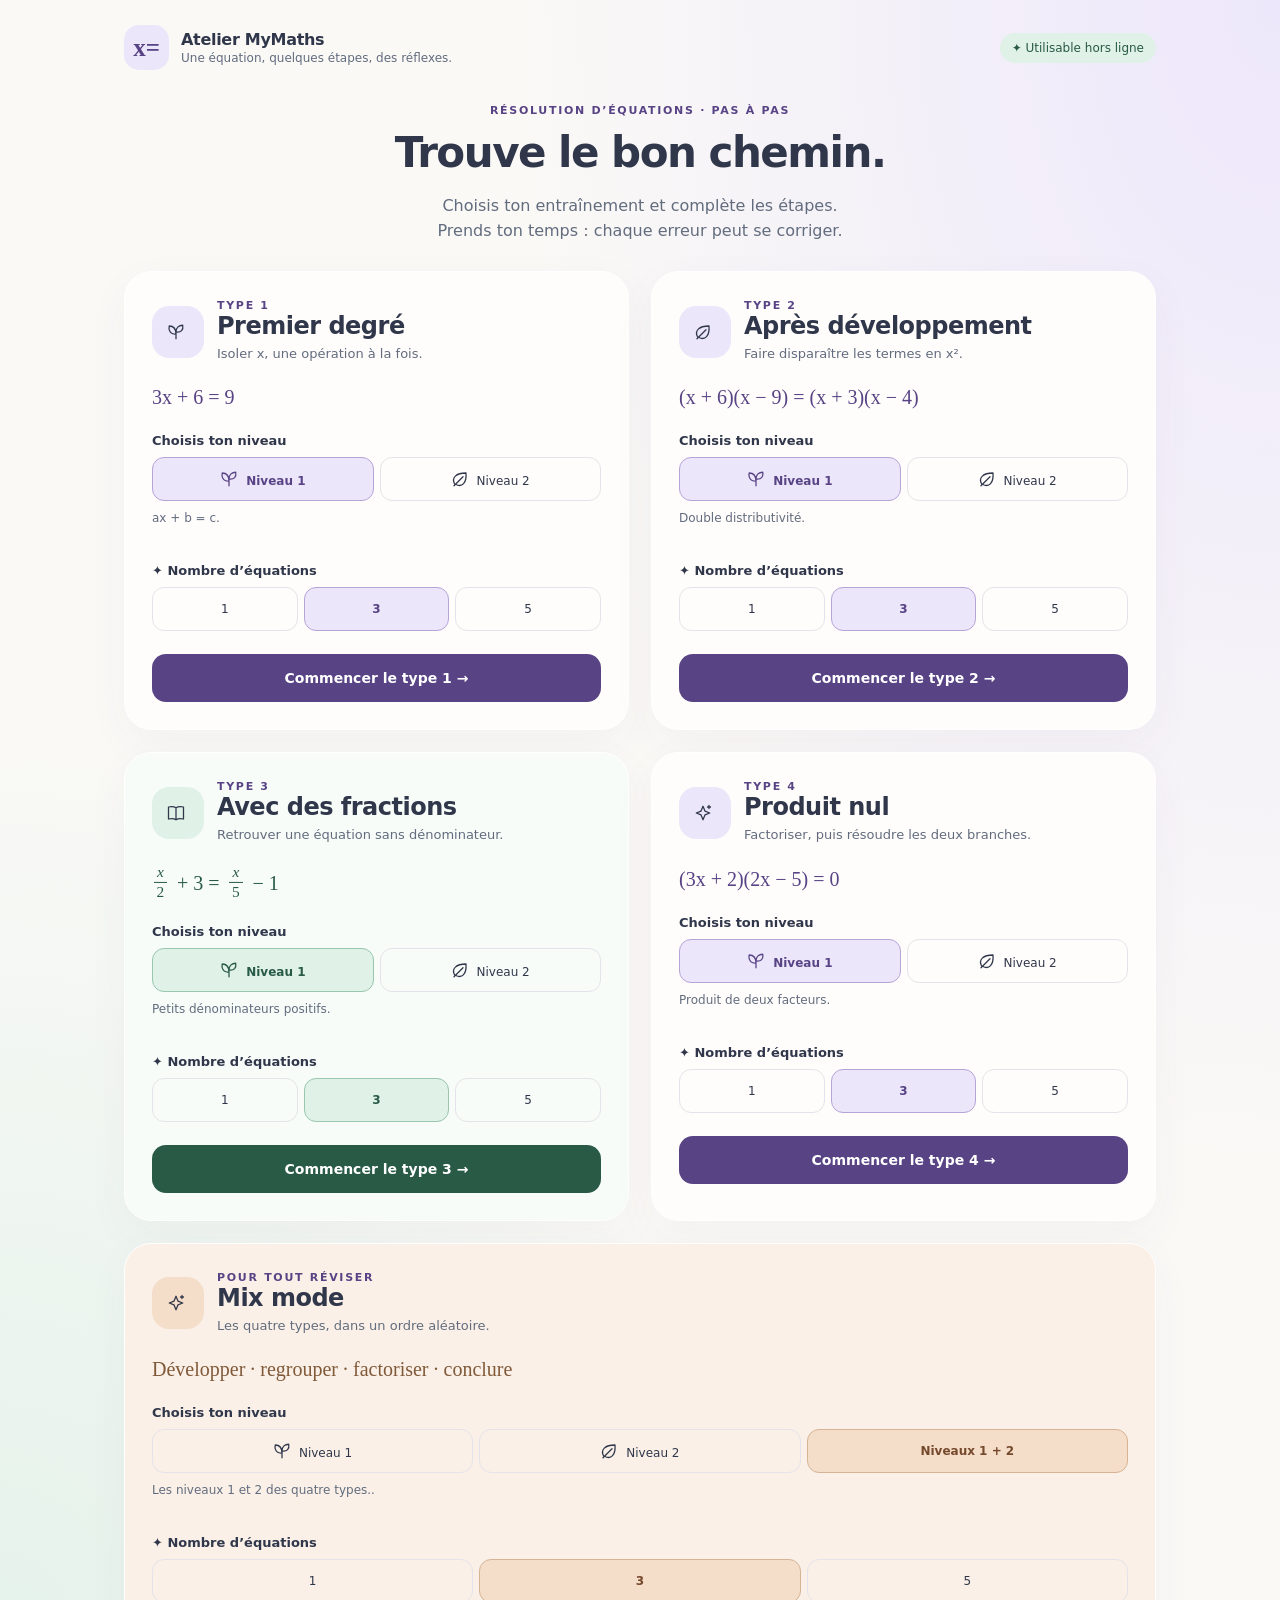
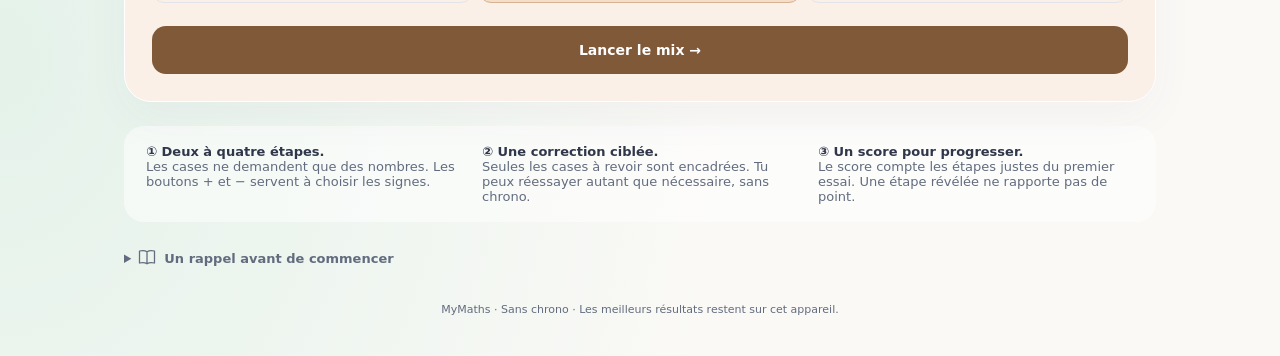
==== commit 7aa1e8c4: "Adapter les étapes de factorisation, les fractions et les aides aux identités" ====
--- a/equations-entrainement.html
+++ b/equations-entrainement.html
@@ -24,6 +24,10 @@
 .resolution-history{margin:12px 0}.resolution-line{padding:11px 9px;border-bottom:1px solid var(--line);text-align:center}.resolution-line .math{font-size:25px;line-height:1.7;overflow-wrap:anywhere}.context-label{font:11px ui-rounded,"Segoe UI",system-ui,sans-serif;color:var(--muted);line-height:1.4;margin-bottom:5px}.current-equation{padding:10px 4px}.step-parts{grid-template-columns:minmax(0,1fr) 24px minmax(0,1fr);gap:10px;align-items:center}.equation-equals{font-size:34px;text-align:center;color:var(--lavink);line-height:1.1}.cross-member{display:flex;flex-wrap:wrap;align-items:center;justify-content:center;gap:8px;font-size:25px;line-height:1.8}.distribution-aid{margin:12px 0 16px;background:#edf3f5;border:1px solid #d4e1e8;border-radius:16px;padding:7px 12px}.distribution-aid summary{font-size:13px;color:#465d7f}.distribution-panels{display:grid;grid-template-columns:1fr 1fr;gap:12px;padding-top:8px}.distribution-panel{background:#fff9;border-radius:12px;padding:10px 8px;text-align:center}.product-diagram{width:100%;max-width:360px;height:auto;display:block;margin:auto}.cross-products{font-size:20px;display:flex;flex-wrap:wrap;justify-content:center;gap:6px}.product-blue{color:#556c99}.product-orange{color:#a06340}.distribution-panel p{font-size:12px;margin:7px 0 0;color:var(--muted)}
 @media(max-width:800px){.step-parts{grid-template-columns:minmax(0,1fr);gap:7px}.equation-equals{font-size:29px}.distribution-panels{grid-template-columns:1fr}.resolution-line .math{font-size:23px}}
 @media(max-width:380px){.current-equation{font-size:23px}.resolution-line .math{font-size:22px}.cross-member{font-size:22px}.cross-products{font-size:19px}.distribution-aid{padding:6px 9px}.distribution-aid summary{font-size:12px}}
+
+.expression-field{display:block;width:100%;min-width:0}.number-field .expression-slot{width:100%;height:59px;font:24px "Cambria Math",Cambria,Georgia,serif;padding:9px 7px;letter-spacing:0}.expression-slot::placeholder{font:13px ui-rounded,"Segoe UI",sans-serif}.identity-entry{display:grid;grid-template-columns:minmax(0,1fr) 24px minmax(0,1fr);gap:10px;align-items:center}.identity-factor{min-width:0}.unreduced-factor{display:flex;align-items:center;gap:5px;font-size:33px}.identity-times{text-align:center;font-size:27px}.identity-zero{grid-column:1/-1;text-align:center;font-size:29px}.algebra-keys{display:grid;grid-template-columns:repeat(5,1fr);max-width:560px;gap:7px;margin:0 auto 8px}.algebra-keys .key{height:43px;font-size:22px}.combine-numerator{display:inline-flex;align-items:center;gap:9px;font-size:31px}.combine-numerator .number-field{font-size:24px}.combine-numerator .slot{width:70px}.identity-rule{font-size:23px;line-height:1.8;margin:8px 0}.identity-method strong{font-size:13px;color:#465d7f}.double-product{border:1px solid #c4d5e7;background:#edf2fa;border-radius:12px;padding:9px;margin-top:11px}.double-product .math{font-size:24px}.identity-method>.math{font-size:23px}.identity-method p{line-height:1.6}.identity-method .side-label{margin-bottom:8px}
+@media(max-width:750px){.identity-entry{grid-template-columns:minmax(0,1fr);gap:7px}.identity-zero{grid-column:auto}.number-field .expression-slot{font-size:23px;height:52px}.algebra-keys{gap:5px;margin-bottom:6px}.algebra-keys .key{height:36px}.identity-rule{font-size:22px}.combine-numerator{font-size:29px}.identity-method>.math{font-size:22px}.double-product .math{font-size:23px}}
+@media(max-width:380px){.expression-slot::placeholder{font-size:11px}.number-field .expression-slot{font-size:21px}.algebra-keys .key{height:32px}.keypad-area:has(.algebra-keys:not([hidden])) .keypad .key{height:38px}.identity-rule{font-size:20px}.identity-method>.math{font-size:20px}.double-product .math{font-size:21px}}
 </style></head><body>
 <svg width="0" height="0" aria-hidden="true" style="position:absolute;overflow:hidden"><defs>
 <symbol id="icon-sprout" viewBox="0 0 24 24"><path d="M12 21V12M12 15C3 15 2 8 3 4c6 0 9 4 9 11ZM12 12c0-6 4-9 9-9 1 6-2 10-9 9Z"/></symbol>
@@ -35,7 +39,7 @@
 <main class="app">
 <header class="brand"><div class="logo" aria-hidden="true">x=</div><div><div class="brand-title">Atelier MyMaths</div><div class="brand-sub">Une équation, quelques étapes, des réflexes.</div></div><div class="offline">✦ Utilisable hors ligne</div></header>
 <section id="home" aria-labelledby="title"><div class="hero"><div class="eyebrow">Résolution d’équations · Pas à pas</div><h1 id="title">Trouve le bon chemin.</h1><p>Choisis ton entraînement et complète les étapes.<br>Prends ton temps : chaque erreur peut se corriger.</p></div><div class="cards" id="cards"></div><div class="rules"><div class="rule-grid"><div><strong>① Deux à quatre étapes.</strong><br>Les cases ne demandent que des nombres. Les boutons + et − servent à choisir les signes.</div><div><strong>② Une correction ciblée.</strong><br>Seules les cases à revoir sont encadrées. Tu peux réessayer autant que nécessaire, sans chrono.</div><div><strong>③ Un score pour progresser.</strong><br>Le score compte les étapes justes du premier essai. Une étape révélée ne rapporte pas de point.</div></div></div><details class="memo"><summary><svg class="ico" aria-hidden="true"><use href="#icon-book"></use></svg> Un rappel avant de commencer</summary><div class="practice-memo"><p>Pour conserver une équation équivalente, on effectue la même opération sur les deux membres. On développe, on regroupe, puis on divise par un coefficient <strong>non nul</strong>.</p><p>Un produit est nul si au moins l’un de ses facteurs est nul. Après factorisation, on résout chacune des équations obtenues.</p><div class="memo-content math"><span>(a + b)² = a² + 2ab + b²</span><span>(a − b)² = a² − 2ab + b²</span><span>a² − b² = (a − b)(a + b)</span></div></div></details></section>
-<section id="practice" class="session" hidden aria-label="Entraînement en cours"><div class="toprow"><button class="back" id="back">← Réglages</button><div class="session-heading" id="sessionHeading"></div></div><div class="exercise"><div class="ex-meta"><span class="badge" id="levelBadge"></span><span class="badge time" id="equationBadge"></span></div><div class="progress" id="progress" role="progressbar" aria-label="Avancement de la série" aria-valuemin="0" aria-valuemax="100"><div class="progress-bar" id="progressBar"></div></div><div id="resolutionHistory" class="resolution-history" hidden></div><div class="current-equation math" id="source"></div><div class="stage-steps" id="stageSteps"></div><h2 class="stage-title" id="stageTitle"></h2><p class="stage-help" id="stageHelp"></p><div id="given" class="given math" hidden></div><details id="distributivityAid" class="distribution-aid" hidden><summary>↗ ↘ Voir les deux produits qui donnent le terme en x</summary><div id="distributionPanels" class="distribution-panels"></div></details><div id="answer" class="math"></div><div class="active-hint" id="activeHint"></div><div class="feedback" id="feedback" aria-live="polite" aria-atomic="true"></div></div><div class="keypad-area"><div class="keypad" id="keypad" aria-label="Clavier numérique"></div><div class="action-row"><button class="skip" id="reveal">Voir cette étape</button><button class="primary" id="validate">Vérifier l’étape ↵</button></div><div class="key-guide">± change le signe · a/b insère « / » · ↔ change de case · saisie au clavier également possible</div></div><details class="memo practice-memo"><summary><svg class="ico" aria-hidden="true"><use href="#icon-book"></use></svg> Besoin d’un rappel ?</summary><p>Développe avant de regrouper. Soustrais la même quantité aux deux membres. Divise uniquement par un coefficient non nul.</p><p class="math">AB = 0 ⇔ A = 0 ou B = 0<br>a² − b² = (a − b)(a + b)</p><p><strong>0x = 0</strong> : tous les réels conviennent.<br><strong>0x = un nombre non nul</strong> : aucune solution.</p></details></section>
+<section id="practice" class="session" hidden aria-label="Entraînement en cours"><div class="toprow"><button class="back" id="back">← Réglages</button><div class="session-heading" id="sessionHeading"></div></div><div class="exercise"><div class="ex-meta"><span class="badge" id="levelBadge"></span><span class="badge time" id="equationBadge"></span></div><div class="progress" id="progress" role="progressbar" aria-label="Avancement de la série" aria-valuemin="0" aria-valuemax="100"><div class="progress-bar" id="progressBar"></div></div><div id="resolutionHistory" class="resolution-history" hidden></div><div class="current-equation math" id="source"></div><div class="stage-steps" id="stageSteps"></div><h2 class="stage-title" id="stageTitle"></h2><p class="stage-help" id="stageHelp"></p><div id="given" class="given math" hidden></div><details id="distributivityAid" class="distribution-aid" hidden><summary>↗ ↘ Voir les deux produits qui donnent le terme en x</summary><div id="distributionPanels" class="distribution-panels"></div></details><div id="answer" class="math"></div><div class="active-hint" id="activeHint"></div><div class="feedback" id="feedback" aria-live="polite" aria-atomic="true"></div></div><div class="keypad-area"><div class="algebra-keys" id="algebraKeys" hidden><button class="key function" data-algebra="x">x</button><button class="key function" data-algebra="+">+</button><button class="key function" data-algebra="-">−</button><button class="key function" data-algebra="(">(</button><button class="key function" data-algebra=")">)</button></div><div class="keypad" id="keypad" aria-label="Clavier numérique"></div><div class="action-row"><button class="skip" id="reveal">Voir cette étape</button><button class="primary" id="validate">Vérifier l’étape ↵</button></div><div class="key-guide" id="keyGuide">± change le signe · a/b insère « / » · ↔ change de case · saisie au clavier également possible</div></div><details class="memo practice-memo"><summary><svg class="ico" aria-hidden="true"><use href="#icon-book"></use></svg> Besoin d’un rappel ?</summary><p>Développe avant de regrouper. Soustrais la même quantité aux deux membres. Divise uniquement par un coefficient non nul.</p><p class="math">AB = 0 ⇔ A = 0 ou B = 0<br>a² − b² = (a − b)(a + b)</p><p><strong>0x = 0</strong> : tous les réels conviennent.<br><strong>0x = un nombre non nul</strong> : aucune solution.</p></details></section>
 <section id="results" class="result" hidden aria-labelledby="resultTitle"><div class="result-hero"><div class="result-emoji" id="resultEmoji"></div><h2 class="result-title" id="resultTitle" tabindex="-1"></h2><p class="result-note" id="resultNote"></p><div class="stats" id="stats"></div><p class="score-info" id="scoreInfo"></p><div class="record" id="record"></div><div class="result-actions"><button class="primary" id="again">↻ Nouvelle série</button><button class="secondary" id="adapt" hidden></button><button class="secondary" id="settings">Changer les réglages</button></div></div><div class="advice" id="advice"></div><details class="review"><summary>Relire la résolution des équations</summary><div id="reviewList"></div></details></section>
 <footer class="foot">MyMaths · Sans chrono · Les meilleurs résultats restent sur cet appareil.</footer></main>
 <dialog id="quitDialog"><h2>Revenir aux réglages ?</h2><p>La série en cours sera abandonnée. Tu pourras en lancer une nouvelle.</p><div class="action-row"><button class="secondary" id="keepGoing">Continuer</button><button class="primary" id="quit">Revenir</button></div></dialog>
@@ -55,18 +59,33 @@
 const lin=(a,b)=>({kind:'linear',a:R(a),b:R(b)}),product=(p,q)=>({kind:'product',factors:[p,q]}),squared=p=>({kind:'square',inner:p}),scaled=(k,inner)=>({kind:'scaled',k:R(k),inner}),fraction=(numer,m)=>({kind:'fraction',numer,den:R(m)}),difference=(left,right)=>({kind:'difference',left,right});
 const pAdd=(p,q)=>p.map((a,i)=>add(a,q[i])),pSub=(p,q)=>p.map((a,i)=>sub(a,q[i])),pScale=(p,k)=>p.map(c=>mul(c,k));
 function pTimes(p,q){return[mul(p[1],q[1]),add(mul(p[1],q[2]),mul(p[2],q[1])),mul(p[2],q[2])];}
-function expand(e){switch(e.kind){case'linear':return[Z,e.a,e.b];case'product':return pTimes(expand(e.factors[0]),expand(e.factors[1]));case'square':{let p=expand(e.inner);return pTimes(p,p);}case'scaled':return pScale(expand(e.inner),e.k);case'fraction':return pScale(expand(e.numer),div(ONE,e.den));case'difference':return pSub(expand(e.left),expand(e.right));}}
-function render(e){switch(e.kind){case'linear':return polynomial([Z,e.a,e.b]);case'product':return '<span class="binomial">('+render(e.factors[0])+')</span> <span class="binomial">× ('+render(e.factors[1])+')</span>';case'square':return'<span class="binomial">('+render(e.inner)+')<sup>2</sup></span>';case'scaled':if(eq(e.k,ONE))return render(e.inner);return '<span class="binomial">'+mathR(e.k)+'('+render(e.inner)+')</span>';case'fraction':return frac(render(e.numer),mathR(e.den));case'difference':return render(e.left)+' − '+render(e.right);}}
+function expand(e){switch(e.kind){case'linear':return[Z,e.a,e.b];case'offsetFraction':return[Z,div(ONE,e.den),e.offset];case'product':return pTimes(expand(e.factors[0]),expand(e.factors[1]));case'square':{let p=expand(e.inner);return pTimes(p,p);}case'scaled':return pScale(expand(e.inner),e.k);case'fraction':return pScale(expand(e.numer),div(ONE,e.den));case'difference':return pSub(expand(e.left),expand(e.right));}}
+function render(e){switch(e.kind){case'linear':return polynomial([Z,e.a,e.b]);case'offsetFraction':return frac('<i>x</i>',mathR(e.den))+(e.offset.n===0n?'':(e.offset.n<0n?' − ':' + ')+mathR(abs(e.offset)));case'product':return '<span class="binomial">('+render(e.factors[0])+')</span> <span class="binomial">× ('+render(e.factors[1])+')</span>';case'square':return'<span class="binomial">('+render(e.inner)+')<sup>2</sup></span>';case'scaled':if(eq(e.k,ONE))return render(e.inner);return mathR(e.k)+(e.inner.kind==='linear'?'<span class="binomial">('+render(e.inner)+')</span>':e.inner.kind==='difference'?'['+render(e.inner)+']':' × '+render(e.inner));case'fraction':return frac(render(e.numer),mathR(e.den));case'difference':return render(e.left)+' − '+render(e.right);}}
 const int=(lo,hi)=>lo+Math.floor(Math.random()*(hi-lo+1)),pick=a=>a[int(0,a.length-1)],signed=(max=8)=>pick([-1,1])*int(1,max),shuffle=a=>{a=[...a];for(let i=a.length-1;i>0;i--){let j=int(0,i);[a[i],a[j]]=[a[j],a[i]];}return a;};
 const uniqueRoots=roots=>roots.filter((r,i)=>!roots.slice(0,i).some(x=>eq(x,r))).sort((a,b)=>a.n*b.d<b.n*a.d?-1:a.n*b.d>b.n*a.d?1:0);
-function completeQuestion(q){q.left=expand(q.exprL);q.right=expand(q.exprR);if(q.type===3&&q.exprL.kind==='fraction'&&q.exprR.kind==='fraction'){q.multiplier=mul(q.exprL.den,q.exprR.den);q.prepL=scaled(q.exprR.den.n,q.exprL.numer);q.prepR=scaled(q.exprL.den.n,q.exprR.numer);}q.workL=pScale(q.left,q.multiplier||ONE);q.workR=pScale(q.right,q.multiplier||ONE);q.A=sub(q.workL[1],q.workR[1]);q.B=sub(q.workR[2],q.workL[2]);q.source=render(q.exprL)+' = '+render(q.exprR);if(q.type===4){q.roots=uniqueRoots([div(neg(q.factors[1]),q.factors[0]),div(neg(q.factors[3]),q.factors[2])]);q.solutionKind=q.roots.length===2?'two':'one';}else if(q.A.n===0n){q.solutionKind=q.B.n===0n?'all':'none';q.roots=[];}else{q.solutionKind='one';q.roots=[div(q.B,q.A)];}return q;}
-function generate(type,level){let q={type,level};if(type===1){if(level===1){q.exprL=lin(int(1,8)*pick([1,1,1,-1]),int(-12,12));q.exprR=lin(0,int(-15,15));q.needsExpansion=false;}else if(Math.random()<.5){let a=signed(8),b=int(-12,12),c=signed(8),d=int(-12,12);if(Math.random()<.08){c=a;d=Math.random()<.5?b:b+signed(4);}q.exprL=lin(a,b);q.exprR=lin(c,d);q.needsExpansion=false;}else{q.exprL=scaled(signed(5),lin(pick([1,1,2,3]),signed(8)));q.exprR=scaled(signed(5),lin(pick([1,1,2,3]),signed(8)));q.needsExpansion=true;}}else if(type===2){let k=int(1,4);if(level===1){let nums=shuffle(Array.from({length:19},(_,i)=>i-9).filter(x=>x!==0)).slice(0,4);q.exprL=product(lin(1,nums[0]),lin(1,nums[1]));q.exprR=product(lin(1,nums[2]),lin(1,nums[3]));}else{let b=int(1,8),d=signed(8);if(pick([true,false])){q.exprL=product(lin(k,-b),lin(k,b));q.exprR=squared(lin(k,d));}else{q.exprL=squared(lin(k,d));q.exprR=product(lin(k,-b),lin(k,b));}}q.needsExpansion=true;}else if(type===3){let m,n;if(level===1){m=int(2,6);do n=int(2,6);while(n===m);let a=Math.random()<.5?1:signed(5),b=Math.random()<.5?0:int(-9,9),c=signed(5),d=int(-9,9);if(Math.random()<.12){let k=signed(3),h=signed(3);a=m*k;c=n*k;b=m*h;d=n*(Math.random()<.5?h:h+1);}q.exprL=fraction(lin(a,b),m);q.exprR=fraction(lin(c,d),n);}else{let a=int(1,3),c=int(1,3),b=signed(7),d=signed(7),e=int(1,4),f=signed(7),t=int(2,4);m=a*c*t;n=e*e*t;q.exprL=fraction(product(lin(a,b),lin(c,d)),m);q.exprR=fraction(squared(lin(e,f)),n);}let g=gcd(BigInt(m),BigInt(n)),l=BigInt(m)*BigInt(n)/g;q.multiplier=R(BigInt(m)*BigInt(n));q.prepL=scaled(n,q.exprL.numer);q.prepR=scaled(m,q.exprR.numer);q.needsExpansion=true;}else if(type===4){let a=signed(5),b=int(-9,9),c=signed(5),d=int(-9,9);if(level===1){q.exprL=product(lin(a,b),lin(c,d));q.factors=[R(a),R(b),R(c),R(d)];}else{while(Math.abs(c)===Math.abs(a))c=signed(5);q.exprL=difference(squared(lin(a,b)),squared(lin(c,d)));q.factors=[R(a-c),R(b-d),R(a+c),R(b+d)];}q.exprR=lin(0,0);}return completeQuestion(q);}
+
+function linearText(e){let a=e.a,b=e.b;return (a.n===0n?'':(eq(a,ONE)?'x':eq(a,neg(ONE))?'-x':textR(a)+'x'))+(b.n===0n?'':((b.n>0n&&a.n!==0n?'+':'')+textR(b)))||(a.n===0n?'0':'');}
+const samePoly=(a,b)=>a.every((c,i)=>eq(c,b[i]));
+function parseAlgebra(raw){try{
+ const str=raw.replace(/\s/g,'').replace(/[−–]/g,'-').replace(/[×·]/g,'*').replace(/,/g,'.').toLowerCase();if(!str||str.length>100||/[^0-9.x()+*/-]/.test(str))return null;let i=0;
+ const node=(op,left,right,p)=>({op,left,right,p});
+ const times=(p,q)=>{let out=[Z,Z,Z];for(let a=0;a<3;a++)for(let b=0;b<3;b++){let degree=4-a-b,c=mul(p[a],q[b]);if(degree>2){if(c.n)throw Error();}else out[2-degree]=add(out[2-degree],c);}return out;};
+ function atom(){if(str[i]==='+'){i++;return atom();}if(str[i]==='-'){i++;let t=atom();return node('neg',t,null,t.p.map(neg));}if(str[i]==='('){i++;let t=sum();if(str[i++]!==')')throw Error();return t;}if(str[i]==='x'){i++;return node('x',null,null,[Z,ONE,Z]);}let m=str.slice(i).match(/^(?:\d+(?:\.\d*)?|\.\d+)/);if(!m)throw Error();i+=m[0].length;let r=parse(m[0]);if(!r)throw Error();return node('num',null,null,[Z,Z,r]);}
+ function term(){let t=atom();while(i<str.length){let op=str[i],implicit=op==='x'||op==='('||/[0-9.]/.test(op);if(op!=='*'&&op!=='/'&&!implicit)break;if(!implicit)i++;else op='*';let u=atom();if(op==='/'){if(u.p[0].n||u.p[1].n||u.p[2].n===0n)throw Error();t=node('/',t,u,t.p.map(c=>div(c,u.p[2])));}else t=node('*',t,u,times(t.p,u.p));}return t;}
+ function sum(){let t=term();while(str[i]==='+'||str[i]==='-'){let op=str[i++],u=term();t=node(op,t,u,op==='+'?pAdd(t.p,u.p):pSub(t.p,u.p));}return t;}
+ const t=sum();return i===str.length?t:null;
+ }catch{return null;}}
+function identityAssessment(stage,q,values){let A=expand(q.exprL.left.inner),B=expand(q.exprL.right.inner),u=parseAlgebra(values.u),v=parseAlgebra(values.v);let isDiff=t=>t&&t.op==='-'&&samePoly(t.left.p,A)&&samePoly(t.right.p,B),isSum=t=>t&&t.op==='+'&&((samePoly(t.left.p,A)&&samePoly(t.right.p,B))||(samePoly(t.left.p,B)&&samePoly(t.right.p,A)));let straight=[!!isDiff(u),!!isSum(v)],swapped=[!!isSum(u),!!isDiff(v)],checks=swapped.filter(Boolean).length>straight.filter(Boolean).length?swapped:straight;return{ok:checks.every(Boolean),checks,targets:stage.targets};}
+function algebraHTML(text){text=text.replace(/\s/g,'').replace(/[−–]/g,'-').replace(/([+-])/g,' $1 ').replace(/\(\s*([+-])\s*/g,'($1').replace(/^\s*([+-])\s+/,'$1').trim();return text.replace(/[&<>"']/g,c=>({'&':'&amp;','<':'&lt;','>':'&gt;','"':'&quot;',"'":'&#39;'}[c])).replace(/x/gi,'<i>x</i>').replace(/-/g,'−').replace(/\*/g,' × ');}
+
+function completeQuestion(q){q.left=expand(q.exprL);q.right=expand(q.exprR);if(q.type===3&&q.exprL.kind==='offsetFraction'){let a=q.exprL.den,b=q.exprR.den;q.combinedL=fraction(lin(1,mul(a,q.exprL.offset).n),a.n);q.combinedR=fraction(lin(1,mul(b,q.exprR.offset).n),b.n);q.multiplier=mul(a,b);q.prepL=scaled(b.n,q.combinedL.numer);q.prepR=scaled(a.n,q.combinedR.numer);}if(q.type===3&&q.exprL.kind==='fraction'&&q.exprR.kind==='fraction'){q.multiplier=mul(q.exprL.den,q.exprR.den);q.prepL=scaled(q.exprR.den.n,q.exprL.numer);q.prepR=scaled(q.exprL.den.n,q.exprR.numer);}q.workL=pScale(q.left,q.multiplier||ONE);q.workR=pScale(q.right,q.multiplier||ONE);q.A=sub(q.workL[1],q.workR[1]);q.B=sub(q.workR[2],q.workL[2]);q.source=render(q.exprL)+' = '+render(q.exprR);if(q.type===4){q.roots=uniqueRoots([div(neg(q.factors[1]),q.factors[0]),div(neg(q.factors[3]),q.factors[2])]);q.solutionKind=q.roots.length===2?'two':'one';}else if(q.A.n===0n){q.solutionKind=q.B.n===0n?'all':'none';q.roots=[];}else{q.solutionKind='one';q.roots=[div(q.B,q.A)];}return q;}
+function generate(type,level){let q={type,level};if(type===1){if(level===1){q.exprL=lin(int(1,8)*pick([1,1,1,-1]),int(-12,12));q.exprR=lin(0,int(-15,15));q.needsExpansion=false;}else if(Math.random()<.5){let a=signed(8),b=int(-12,12),c=signed(8),d=int(-12,12);if(Math.random()<.08){c=a;d=Math.random()<.5?b:b+signed(4);}q.exprL=lin(a,b);q.exprR=lin(c,d);q.needsExpansion=false;}else{q.exprL=scaled(signed(5),lin(pick([1,1,2,3]),signed(8)));q.exprR=scaled(signed(5),lin(pick([1,1,2,3]),signed(8)));q.needsExpansion=true;}}else if(type===2){let k=int(1,4);if(level===1){let nums=shuffle(Array.from({length:19},(_,i)=>i-9).filter(x=>x!==0)).slice(0,4);q.exprL=product(lin(1,nums[0]),lin(1,nums[1]));q.exprR=product(lin(1,nums[2]),lin(1,nums[3]));}else{let b=int(1,8),d=signed(8);if(pick([true,false])){q.exprL=product(lin(k,-b),lin(k,b));q.exprR=squared(lin(k,d));}else{q.exprL=squared(lin(k,d));q.exprR=product(lin(k,-b),lin(k,b));}}q.needsExpansion=true;}else if(type===3){let a=level===1?int(2,6):pick([-1,1])*int(2,12),b;do b=level===1?int(2,6):pick([-1,1])*int(2,12);while(a===b);let c=signed(level===1?6:12),d=signed(level===1?6:12);q.exprL={kind:'offsetFraction',den:R(a),offset:R(c)};q.exprR={kind:'offsetFraction',den:R(b),offset:R(d)};q.needsExpansion=true;}else if(type===4){let a=signed(5),b=int(-9,9),c=signed(5),d=int(-9,9);if(level===1){q.exprL=product(lin(a,b),lin(c,d));q.factors=[R(a),R(b),R(c),R(d)];}else{while(Math.abs(c)===Math.abs(a))c=signed(5);q.exprL=difference(squared(lin(a,b)),squared(lin(c,d)));q.factors=[R(a-c),R(b-d),R(a+c),R(b+d)];}q.exprR=lin(0,0);}return completeQuestion(q);}
 function series(cfg){let types=[];while(types.length<cfg.count)types.push(...shuffle([1,2,3,4]));let levels=[];while(levels.length<cfg.count)levels.push(...shuffle([1,2]));let seen=new Set();return types.slice(0,cfg.count).map((t,i)=>{let type=cfg.mode==='mix'?t:Number(cfg.mode),level=cfg.level||levels[i],q;do q=generate(type,level);while(seen.has(q.source));seen.add(q.source);return q;});}
-function makeStages(q,ctx={}){if(q.type===4){let f=ctx.factors||q.factors,out=[];if(q.level===2)out.push({kind:'factor',title:'Factoriser une différence de carrés',help:'Utilise a² − b² = (a − b)(a + b), puis réduis les deux facteurs.',targets:q.factors.map((value,i)=>({key:['a','b','c','d'][i],value,label:['Coefficient de x du premier facteur','Constante du premier facteur','Coefficient de x du second facteur','Constante du second facteur'][i]})),hint:'Pense à la différence puis à la somme des deux expressions.'});out.push({kind:'branches',title:'Utiliser le produit nul',help:'Un produit est nul si au moins un facteur est nul. Isole les termes en x dans chacune des deux équations.',factors:f,targets:[{key:'u',value:neg(f[1]),label:'Constante à droite dans la première équation'},{key:'v',value:neg(f[3]),label:'Constante à droite dans la seconde équation'}],hint:'Pour ax + b = 0, on soustrait b : ax = −b.'});out.push({kind:'solution',title:'Donner l’ensemble des solutions',help:'Résous les deux équations et rassemble les valeurs distinctes dans S. Leur ordre n’a pas d’importance.',hint:'Une valeur répétée ne donne qu’une solution. Chaque division se fait par le coefficient de x.'});return out;}let out=[];if(q.type===3)out.push({kind:'cross',title:'Trouver une équation sans fractions',help:'Complète les deux facteurs pour écrire le produit en croix. Ne développe pas encore les numérateurs.',targets:[{key:'u',value:q.exprR.den,label:'Facteur devant le numérateur du membre gauche'},{key:'v',value:q.exprL.den,label:'Facteur devant le numérateur du membre droit'}],hint:'Le dénominateur de droite multiplie le numérateur de gauche, et inversement.'});if(q.needsExpansion){let quad=q.workL[0].n!==0n||q.workR[0].n!==0n,targets=[];for(const [name,p]of[['l',q.workL],['r',q.workR]])for(const i of (quad?[0,1,2]:[1,2]))targets.push({key:name+i,value:p[i],label:({0:'Coefficient de x au carré',1:'Coefficient de x',2:'Constante'})[i]+' du membre '+(name==='l'?'gauche':'droit')});out.push({kind:'expand',quad,targets,title:'Développer et réduire',help:'Complète les coefficients des deux membres développés et réduits.',given:null,hint:quad?'Vérifie les signes, les produits et les doubles produits. Les coefficients de x² doivent être identiques.':'Distribue à chaque terme, en conservant bien les signes.'});}out.push({kind:'reduce',title:'Regrouper les termes',help:'Regroupe les termes en x et les constantes pour obtenir Ax = B. Ne multiplie ni ne divise à cette étape.',targets:[{key:'a',value:q.A,label:'Coefficient A de x après regroupement'},{key:'b',value:q.B,label:'Constante B à droite après regroupement'}],hint:'Soustrais les termes en x d’un membre et les constantes de l’autre. La même opération s’applique aux deux membres.'});out.push({kind:'solution',title:'Conclure',help:q.A.n===0n?'Observe l’égalité obtenue : peut-elle être vraie ? Choisis l’ensemble des solutions.':'Divise par le coefficient de x, puis donne S. Les fractions et les décimaux exacts sont acceptés.',hint:q.A.n===0n?'Ne divise pas par zéro. Compare les deux membres.':'La solution est le quotient de la constante par le coefficient de x.'});return out;}
+function makeStages(q,ctx={}){if(q.type===4){let f=ctx.factors||ctx.identityFactors||q.factors,out=[];if(q.level===2){let A=linearText(q.exprL.left.inner),B=linearText(q.exprL.right.inner);out.push({kind:'identity',title:'Écrire la différence et la somme',help:'Écris les deux facteurs (A − B) et (A + B) avec les expressions en x. Conserve leurs parenthèses et ne réduis pas encore.',given:'A = '+render(q.exprL.left.inner)+' ; B = '+render(q.exprL.right.inner),targets:[{key:'u',value:'('+A+')-('+B+')',label:'Facteur différence A moins B'},{key:'v',value:'('+A+')+('+B+')',label:'Facteur somme A plus B'}],hint:'Remplace A et B par les expressions en x, entre parenthèses. Le signe moins devant B porte sur toute son expression.'});}if(q.level===2)out.push({kind:'factor',title:'Réduire les deux facteurs',help:'Réduis la différence et la somme obtenues à l’étape précédente. Attention au signe moins devant une parenthèse.',targets:(ctx.identityFactors||q.factors).map((value,i)=>({key:['a','b','c','d'][i],value,label:['Coefficient de x du premier facteur','Constante du premier facteur','Coefficient de x du second facteur','Constante du second facteur'][i]})),hint:'Pense à la différence puis à la somme des deux expressions.'});out.push({kind:'branches',title:'Utiliser le produit nul',help:'Un produit est nul si au moins un facteur est nul. Isole les termes en x dans chacune des deux équations.',factors:f,targets:[{key:'u',value:neg(f[1]),label:'Constante à droite dans la première équation'},{key:'v',value:neg(f[3]),label:'Constante à droite dans la seconde équation'}],hint:'Pour ax + b = 0, on soustrait b : ax = −b.'});out.push({kind:'solution',title:'Donner l’ensemble des solutions',help:'Résous les deux équations et rassemble les valeurs distinctes dans S. Leur ordre n’a pas d’importance.',hint:'Une valeur répétée ne donne qu’une solution. Chaque division se fait par le coefficient de x.'});return out;}let out=[];if(q.type===3&&q.exprL.kind==='offsetFraction')out.push({kind:'combine',title:'Réunir chaque membre en une fraction',help:'Écris chaque membre sous la forme d’une seule fraction en complétant les numérateurs. Le dénominateur de chaque membre est conservé.',targets:[{key:'u',value:q.combinedL.numer.b,label:'Constante au numérateur du membre gauche'},{key:'v',value:q.combinedR.numer.b,label:'Constante au numérateur du membre droit'}],hint:'Pour ajouter un entier à x/a, écris cet entier avec le dénominateur a.'});else if(q.type===3)out.push({kind:'cross',title:'Trouver une équation sans fractions',help:'Complète les deux facteurs pour écrire le produit en croix. Ne développe pas encore les numérateurs.',targets:[{key:'u',value:q.exprR.den,label:'Facteur devant le numérateur du membre gauche'},{key:'v',value:q.exprL.den,label:'Facteur devant le numérateur du membre droit'}],hint:'Le dénominateur de droite multiplie le numérateur de gauche, et inversement.'});if(q.needsExpansion){let quad=q.workL[0].n!==0n||q.workR[0].n!==0n,targets=[];for(const [name,p]of[['l',q.workL],['r',q.workR]])for(const i of (quad?[0,1,2]:[1,2]))targets.push({key:name+i,value:p[i],label:({0:'Coefficient de x au carré',1:'Coefficient de x',2:'Constante'})[i]+' du membre '+(name==='l'?'gauche':'droit')});out.push({kind:'expand',quad,targets,title:q.type===3&&q.exprL.kind==='offsetFraction'?'Produit en croix et développement':'Développer et réduire',help:q.type===3&&q.exprL.kind==='offsetFraction'?'Effectue le produit en croix, puis développe les deux membres. Complète les coefficients obtenus.':'Complète les coefficients des deux membres développés et réduits.',given:null,hint:quad?'Vérifie les signes, les produits et les doubles produits. Les coefficients de x² doivent être identiques.':'Distribue à chaque terme, en conservant bien les signes.'});}out.push({kind:'reduce',title:'Regrouper les termes',help:'Regroupe les termes en x et les constantes pour obtenir Ax = B. Ne multiplie ni ne divise à cette étape.',targets:[{key:'a',value:q.A,label:'Coefficient A de x après regroupement'},{key:'b',value:q.B,label:'Constante B à droite après regroupement'}],hint:'Soustrais les termes en x d’un membre et les constantes de l’autre. La même opération s’applique aux deux membres.'});out.push({kind:'solution',title:'Conclure',help:q.A.n===0n?'Observe l’égalité obtenue : peut-elle être vraie ? Choisis l’ensemble des solutions.':'Divise par le coefficient de x, puis donne S. Les fractions et les décimaux exacts sont acceptés.',hint:q.A.n===0n?'Ne divise pas par zéro. Compare les deux membres.':'La solution est le quotient de la constante par le coefficient de x.'});return out;}
 function summary(rows){let steps=rows.flatMap(r=>r.done),first=steps.filter(r=>r.first).length,revealed=steps.filter(r=>r.revealed).length,perfect=rows.filter(r=>r.done.every(s=>s.first)).length;return{total:steps.length,first,revealed,corrected:steps.length-first-revealed,percent:Math.round(first/steps.length*100),perfect,count:rows.length};}
 function closest(options,values){return options.map(targets=>({targets,matches:targets.filter(t=>eq(values[t.key],t.value)).length})).sort((a,b)=>b.matches-a.matches)[0].targets;}
-function assess(stage,q,values,choice){if(stage.kind==='solution'){if(choice!==q.solutionKind)return{ok:false,kindError:true,targets:[]};let keys=choice==='two'?['r1','r2']:choice==='one'?['r1']:[];if(!keys.length)return{ok:true,targets:[]};let opts=[keys.map((key,i)=>({key,value:q.roots[i],label:'Solution '+(i+1)}))];if(keys.length===2)opts.push(keys.map((key,i)=>({key,value:q.roots[1-i],label:'Solution '+(i+1)})));let targets=closest(opts,values);return{ok:targets.every(t=>eq(values[t.key],t.value)),targets};}if(stage.kind==='factor'){let p=pTimes([Z,values.a,values.b],[Z,values.c,values.d]),target=pSub(q.left,q.right);let f=stage.targets,swap=[{...f[0],value:f[2].value},{...f[1],value:f[3].value},{...f[2],value:f[0].value},{...f[3],value:f[1].value}];let targets=closest([f,swap,f.map(t=>({...t,value:neg(t.value)})),swap.map(t=>({...t,value:neg(t.value)}))],values);return{ok:p.every((a,i)=>eq(a,target[i])),targets};}let options=[stage.targets];if(stage.kind==='reduce')options.push(stage.targets.map(t=>({...t,value:neg(t.value)})));let targets=closest(options,values);return{ok:targets.every(t=>eq(values[t.key],t.value)),targets};}
-const MODES={1:{title:'Premier degré',subtitle:'Isoler x, une opération à la fois.',icon:'sprout',levels:['ax + b = c','Deux membres ou parenthèses'],sample:'3x + 6 = 9'},2:{title:'Après développement',subtitle:'Faire disparaître les termes en x².',icon:'leaf',levels:['Double distributivité','Identités remarquables'],sample:'(x + 6)(x − 9) = (x + 3)(x − 4)'},3:{title:'Avec des fractions',subtitle:'Retrouver une équation sans dénominateur.',icon:'book',levels:['Fractions et expressions affines','Produits, carrés et fractions'],sample:'x/2 = (2x + 4)/4'},4:{title:'Produit nul',subtitle:'Factoriser, puis résoudre les deux branches.',icon:'sparkle',levels:['Produit de deux facteurs','Différence de deux carrés'],sample:'(3x + 2)(2x − 5) = 0'},mix:{title:'Mix mode',subtitle:'Les quatre types, dans un ordre aléatoire.',icon:'sparkle',levels:[],sample:'Développer · regrouper · factoriser · conclure'}};
+function assess(stage,q,values,choice){if(stage.kind==='identity')return identityAssessment(stage,q,values);if(stage.kind==='solution'){if(choice!==q.solutionKind)return{ok:false,kindError:true,targets:[]};let keys=choice==='two'?['r1','r2']:choice==='one'?['r1']:[];if(!keys.length)return{ok:true,targets:[]};let opts=[keys.map((key,i)=>({key,value:q.roots[i],label:'Solution '+(i+1)}))];if(keys.length===2)opts.push(keys.map((key,i)=>({key,value:q.roots[1-i],label:'Solution '+(i+1)})));let targets=closest(opts,values);return{ok:targets.every(t=>eq(values[t.key],t.value)),targets};}if(stage.kind==='factor'){let p=pTimes([Z,values.a,values.b],[Z,values.c,values.d]),target=pSub(q.left,q.right);let f=stage.targets,swap=[{...f[0],value:f[2].value},{...f[1],value:f[3].value},{...f[2],value:f[0].value},{...f[3],value:f[1].value}];let targets=closest([f,swap,f.map(t=>({...t,value:neg(t.value)})),swap.map(t=>({...t,value:neg(t.value)}))],values);return{ok:p.every((a,i)=>eq(a,target[i])),targets};}let options=[stage.targets];if(stage.kind==='reduce')options.push(stage.targets.map(t=>({...t,value:neg(t.value)})));let targets=closest(options,values);return{ok:targets.every(t=>eq(values[t.key],t.value)),targets};}
+const MODES={1:{title:'Premier degré',subtitle:'Isoler x, une opération à la fois.',icon:'sprout',levels:['ax + b = c','Deux membres ou parenthèses'],sample:'3x + 6 = 9'},2:{title:'Après développement',subtitle:'Faire disparaître les termes en x².',icon:'leaf',levels:['Double distributivité','Identités remarquables'],sample:'(x + 6)(x − 9) = (x + 3)(x − 4)'},3:{title:'Avec des fractions',subtitle:'Retrouver une équation sans dénominateur.',icon:'book',levels:['Petits dénominateurs positifs','Dénominateurs et constantes relatifs'],sample:frac('<i>x</i>','2')+' + 3 = '+frac('<i>x</i>','5')+' − 1'},4:{title:'Produit nul',subtitle:'Factoriser, puis résoudre les deux branches.',icon:'sparkle',levels:['Produit de deux facteurs','Différence de deux carrés'],sample:'(3x + 2)(2x − 5) = 0'},mix:{title:'Mix mode',subtitle:'Les quatre types, dans un ordre aléatoire.',icon:'sparkle',levels:[],sample:'Développer · regrouper · factoriser · conclure'}};
 function readStore(key,fallback){try{return JSON.parse(localStorage.getItem(key))||fallback;}catch{return fallback;}}
 function writeStore(key,value){try{localStorage.setItem(key,JSON.stringify(value));return true;}catch{return false;}}
 const configs={};for(const mode of Object.keys(MODES)){let old=readStore('mymaths-equations-settings-'+mode,{});configs[mode]={mode,level:(mode==='mix'?[0,1,2]:[1,2]).includes(old.level)?old.level:(mode==='mix'?0:1),count:[1,3,5].includes(old.count)?old.count:3};}
@@ -77,11 +96,12 @@
 function start(cfg){$('quitDialog').close();session={cfg:{...cfg},questions:series(cfg),index:0,rows:[],phase:'edit'};session.total=session.questions.reduce((n,q)=>n+makeStages(q).length,0);show('practice');window.scrollTo({top:0,behavior:'instant'});initQuestion();}
 function initQuestion(){current={q:session.questions[session.index],ctx:{},stageIndex:0,done:[],attempts:0,ready:false,choiceTouched:false,solutionCache:{}};$('sessionHeading').textContent='Type '+current.q.type+' · '+MODES[current.q.type].title;$('levelBadge').innerHTML=icon(current.q.level===1?'sprout':'leaf')+' Niveau '+current.q.level;$('equationBadge').textContent='Équation '+(session.index+1)+' / '+session.cfg.count;document.querySelector('#practice > .memo').open=false;renderStage();}
 function field(key,value,label){fields.push({key,value,label});return'<span class="number-field" id="wrap-'+key+'"><button class="sign" id="sign-'+key+'" type="button" data-sign="+" aria-label="Signe pour '+label+' : plus. Cliquer pour changer.">+</button><input class="slot" id="field-'+key+'" aria-label="'+label+' : nombre sans le signe" type="text" inputmode="none" maxlength="20" placeholder="?" autocomplete="off" spellcheck="false"></span>';}
+function algebraField(key,value,label){fields.push({key,value,label,type:'expression'});return '<span class="number-field expression-field" id="wrap-'+key+'"><input id="field-'+key+'" class="slot expression-slot" type="text" inputmode="none" maxlength="100" placeholder="Expression en x, sans réduire" aria-label="'+label+'" autocomplete="off" spellcheck="false"></span>';}
 const signedMono=a=>a.n===0n?'0<i>x</i>':(a.n<0n?'−':'')+mono(abs(a),1);
 const linearEquation=(a,b)=>signedMono(a)+' = '+mathR(b);
 function solutionHTML(kind,roots){return'S = '+(kind==='none'?'∅':kind==='all'?'ℝ':'{ '+roots.map(mathR).join(' ; ')+' }');}
 function renderSolution(){let q=current.q,choices=q.type===4?['one','two']:['one','none','all'];let chosen=current.choice;let labels={one:'Une solution',two:'Deux solutions',none:'Aucune solution',all:'Tous les réels'};let choicesHTML='<div class="solution-choices" role="group" aria-label="Nombre de solutions">'+choices.map(k=>'<button class="solution-choice" data-choice="'+k+'" aria-pressed="'+(k===chosen)+'">'+labels[k]+'</button>').join('')+'</div>';let set='<div class="step-expression solution-set">S = ';if(chosen==='none')set+='∅';else if(chosen==='all')set+='ℝ';else{set+='{ '+field('r1',q.roots[0]||Z,'Première solution');if(chosen==='two')set+=' ; '+field('r2',q.roots[1]||q.roots[0]||Z,'Seconde solution');set+=' }';}return choicesHTML+set+'</div>';}
-function stageMarkup(stage){let q=current.q;let byKey=key=>stage.targets.find(t=>t.key===key);let box=key=>{let f=byKey(key);return field(key,f.value,f.label);};if(stage.kind==='cross')return '<div class="cross-equation step-parts"><div class="side-box"><div class="side-label">Membre gauche</div><div class="cross-member math">'+box('u')+'<span> × ('+render(q.exprL.numer)+')</span></div></div><div class="equation-equals math" aria-label="égale">=</div><div class="side-box"><div class="side-label">Membre droit</div><div class="cross-member math">'+box('v')+'<span> × ('+render(q.exprR.numer)+')</span></div></div></div>';if(stage.kind==='expand'){let side=prefix=>{let html='<div class="side-box"><div class="side-label">Membre '+(prefix==='l'?'gauche':'droit')+'</div><div class="poly-side step-expression">';for(let i of (stage.quad?[0,1,2]:[1,2]))html+='<span class="term">'+box(prefix+i)+(i===0?'<span class="power"><i>x</i><sup>2</sup></span>':i===1?'<i>x</i>':'')+'</span>';return html+'</div></div>';};return '<div class="step-parts">'+side('l')+'<div class="equation-equals math" aria-label="égale">=</div>'+side('r')+'</div>';}if(stage.kind==='reduce')return'<div class="step-expression"><span class="term">'+box('a')+'<i>x</i></span><span> = </span>'+box('b')+'</div>';if(stage.kind==='factor'){let factor=(a,b)=>'<span class="factor-group">('+box(a)+'<i>x</i>'+box(b)+')</span>';return'<div class="step-expression product-answer">'+factor('a','b')+'<span>×</span>'+factor('c','d')+'<span> = 0</span></div>';}if(stage.kind==='branches')return'<div class="step-expression"><span class="term">'+signedMono(stage.factors[0])+' = '+box('u')+'</span><span class="sub" style="padding:0 12px">ou</span><span class="term">'+signedMono(stage.factors[2])+' = '+box('v')+'</span></div>';return renderSolution();}
+function stageMarkup(stage){let q=current.q;let byKey=key=>stage.targets.find(t=>t.key===key);let box=key=>{let f=byKey(key);return field(key,f.value,f.label);};if(stage.kind==='identity')return '<div class="identity-entry">'+stage.targets.map(t=>'<div class="identity-factor"><div class="side-label">'+t.label+'</div><div class="unreduced-factor">[ '+algebraField(t.key,t.value,t.label)+' ]</div></div>').join('<div class="identity-times math">×</div>')+'<div class="math identity-zero">= 0</div></div>';if(stage.kind==='combine'){let member=(key,den)=>'<div class="side-box"><div class="side-label">Membre '+(key==='u'?'gauche':'droit')+'</div><div class="step-expression math">'+frac('<span class="combine-numerator"><i>x</i>'+box(key)+'</span>',mathR(den))+'</div></div>';return '<div class="step-parts">'+member('u',q.exprL.den)+'<div class="equation-equals math">=</div>'+member('v',q.exprR.den)+'</div>';}if(stage.kind==='cross')return '<div class="cross-equation step-parts"><div class="side-box"><div class="side-label">Membre gauche</div><div class="cross-member math">'+box('u')+'<span> × ('+render(q.exprL.numer)+')</span></div></div><div class="equation-equals math" aria-label="égale">=</div><div class="side-box"><div class="side-label">Membre droit</div><div class="cross-member math">'+box('v')+'<span> × ('+render(q.exprR.numer)+')</span></div></div></div>';if(stage.kind==='expand'){let side=prefix=>{let html='<div class="side-box"><div class="side-label">Membre '+(prefix==='l'?'gauche':'droit')+'</div><div class="poly-side step-expression">';for(let i of (stage.quad?[0,1,2]:[1,2]))html+='<span class="term">'+box(prefix+i)+(i===0?'<span class="power"><i>x</i><sup>2</sup></span>':i===1?'<i>x</i>':'')+'</span>';return html+'</div></div>';};return '<div class="step-parts">'+side('l')+'<div class="equation-equals math" aria-label="égale">=</div>'+side('r')+'</div>';}if(stage.kind==='reduce')return'<div class="step-expression"><span class="term">'+box('a')+'<i>x</i></span><span> = </span>'+box('b')+'</div>';if(stage.kind==='factor'){let factor=(a,b)=>'<span class="factor-group">('+box(a)+'<i>x</i>'+box(b)+')</span>';return'<div class="step-expression product-answer">'+factor('a','b')+'<span>×</span>'+factor('c','d')+'<span> = 0</span></div>';}if(stage.kind==='branches')return'<div class="step-expression"><span class="term">'+signedMono(stage.factors[0])+' = '+box('u')+'</span><span class="sub" style="padding:0 12px">ou</span><span class="term">'+signedMono(stage.factors[2])+' = '+box('v')+'</span></div>';return renderSolution();}
 function renderResolutionContext(){
  let rows=[{title:'Équation initiale',html:current.q.source},...current.done.map((d,i)=>({title:'Étape '+(i+1)+' · '+d.title,html:d.html}))];
  let last=rows.pop();$('resolutionHistory').hidden=!rows.length;$('resolutionHistory').innerHTML=rows.map(r=>'<div class="resolution-line"><div class="context-label">'+r.title+'</div><div class="math">'+r.html+'</div></div>').join('');
@@ -94,21 +114,26 @@
  let blue='#556c99',orange='#a06340';
  return '<div class="distribution-panel"><div class="side-label">Membre '+(prefix==='l'?'gauche':'droit')+'</div><svg class="product-diagram" viewBox="0 0 360 116" role="img" aria-label="Deux flèches relient le terme en x du premier facteur à la constante du second, et la constante du premier au terme en x du second."><defs><marker id="arrow-'+prefix+'-a" viewBox="0 0 10 10" refX="9" refY="5" markerWidth="6" markerHeight="6" orient="auto-start-reverse"><path d="M0 0 L10 5 L0 10 Z" fill="'+blue+'"/></marker><marker id="arrow-'+prefix+'-b" viewBox="0 0 10 10" refX="9" refY="5" markerWidth="6" markerHeight="6" orient="auto-start-reverse"><path d="M0 0 L10 5 L0 10 Z" fill="'+orange+'"/></marker></defs><path d="M58 45 C58 5 309 5 309 45" fill="none" stroke="'+blue+'" stroke-width="2.5" marker-end="url(#arrow-'+prefix+'-a)"/><path d="M124 79 C124 114 235 114 235 79" fill="none" stroke="'+orange+'" stroke-width="2.5" marker-end="url(#arrow-'+prefix+'-b)"/><g font-family="Cambria, Georgia, serif" font-size="25" text-anchor="middle"><text x="15" y="70">(</text><text x="60" y="70" fill="'+blue+'">'+coeffX(p.a)+'</text><text x="124" y="70" fill="'+orange+'">'+constant(p.b)+'</text><text x="162" y="70">)</text><text x="182" y="70">×</text><text x="202" y="70">(</text><text x="242" y="70" fill="'+orange+'">'+coeffX(q.a)+'</text><text x="308" y="70" fill="'+blue+'">'+constant(q.b)+'</text><text x="347" y="70">)</text></g></svg><div class="cross-products math"><span class="product-blue">('+signedMono(p.a)+') × ('+mathR(q.b)+')</span><span> + </span><span class="product-orange">('+mathR(p.b)+') × ('+signedMono(q.a)+')</span></div><p>Additionne ces deux produits pour former le terme en <i>x</i>.'+(eq(k,ONE)?'':' Le facteur extérieur '+mathR(k)+' multiplie ensuite ce terme.')+'</p></div>';
 }
-function renderDistributionAid(){let stage=current.stage,q=current.q;let enabled=stage.kind==='expand'&&stage.quad;$('distributivityAid').hidden=!enabled;if(!enabled)return;let lhs=q.type===3?q.prepL:q.exprL,rhs=q.type===3?q.prepR:q.exprR;$('distributionPanels').innerHTML=productDiagram(lhs,'l')+productDiagram(rhs,'r');$('distributivityAid').open=q.type===2&&q.level===1;}
-function renderStage(){fields=[];active=null;current.ready=false;current.attempts=0;current.choiceTouched=false;current.solutionCache={};let stages=makeStages(current.q,current.ctx);current.stage=stages[current.stageIndex];if(current.stage.kind==='solution')current.choice=current.q.type===4?'two':'one';$('stageTitle').textContent=current.stage.title;$('stageHelp').textContent=current.stage.help;$('stageSteps').innerHTML=stages.map((s,i)=>'<span class="stage-chip '+(i<current.stageIndex?'done':i===current.stageIndex?'current':'')+'">'+(i<current.stageIndex?'✓ ':i+1+'. ')+s.title+'</span>').join('');$('given').hidden=!current.stage.given;$('given').innerHTML=current.stage.given||'';renderResolutionContext();renderDistributionAid();$('answer').innerHTML=stageMarkup(current.stage);$('feedback').className='feedback';$('feedback').innerHTML='';$('validate').textContent='Vérifier l’étape ↵';$('reveal').hidden=false;setKeysDisabled(false);wireFields();updateProgress();focusField(1);}
+function methodPanel(expr,prefix){let k=ONE;while(expr.kind==='scaled'){k=mul(k,expr.k);expr=expr.inner;}let label='<div class="side-label">Membre '+(prefix==='l'?'gauche':'droit')+'</div>';
+ if(expr.kind==='square'&&expr.inner.kind==='linear'){let a=expr.inner.a,b=expr.inner.b,A=signedMono(a),B=mathR(abs(b)),minus=b.n<0n;return '<div class="distribution-panel identity-method">'+label+'<strong>Carré d’une '+(minus?'différence':'somme')+'</strong><div class="identity-rule math">(A '+(minus?'−':'+')+' B)² = A² '+(minus?'−':'+')+' 2AB + B²</div><div class="math">A = '+A+' ; B = '+B+'</div><div class="double-product"><div class="side-label">Double produit à calculer</div><div class="math">'+(minus?'−':'+')+' 2 × ('+A+') × '+B+' <span aria-hidden="true">→</span> ?<i>x</i></div></div><p>Calcule ce double produit, puis complète le coefficient de x.'+(eq(k,ONE)?'':' Multiplie ensuite par le facteur extérieur '+mathR(k)+'.')+'</p></div>';}
+ if(expr.kind==='product'){let [p,r]=expr.factors;if(p.kind==='linear'&&r.kind==='linear'&&eq(p.a,r.a)&&eq(p.b,neg(r.b))){let A=signedMono(p.a),B=mathR(abs(p.b));return '<div class="distribution-panel identity-method">'+label+'<strong>Produit de deux expressions conjuguées</strong><div class="identity-rule math">(A − B)(A + B) = A² − B²</div><div class="math">A = '+A+' ; B = '+B+'</div><div class="identity-rule math">('+A+')² − ('+B+')²</div><p>Les termes en x s’annulent : le coefficient de x est <strong>0</strong>. Il reste une différence de carrés.'+(eq(k,ONE)?'':' Multiplie ensuite par le facteur extérieur '+mathR(k)+'.')+'</p></div>';}}
+ return productDiagram(eq(k,ONE)?expr:scaled(k.n,expr),prefix);
+}
+function renderDistributionAid(){let stage=current.stage,q=current.q;let enabled=stage.kind==='expand'&&stage.quad;$('distributivityAid').hidden=!enabled;if(!enabled)return;let lhs=q.type===3?q.prepL:q.exprL,rhs=q.type===3?q.prepR:q.exprR;$('distributionPanels').innerHTML=methodPanel(lhs,'l')+methodPanel(rhs,'r');let identity=$('distributionPanels').querySelector('.identity-method');$('distributivityAid').querySelector('summary').textContent=identity?'Reconnaître l’identité et calculer le double produit':'↗ ↘ Voir les deux produits qui donnent le terme en x';$('distributivityAid').open=true;}
+function renderStage(){fields=[];active=null;current.ready=false;current.attempts=0;current.choiceTouched=false;current.solutionCache={};let stages=makeStages(current.q,current.ctx);current.stage=stages[current.stageIndex];if(current.stage.kind==='solution')current.choice=current.q.type===4?'two':'one';$('stageTitle').textContent=current.stage.title;$('stageHelp').textContent=current.stage.help;$('stageSteps').innerHTML=stages.map((s,i)=>'<span class="stage-chip '+(i<current.stageIndex?'done':i===current.stageIndex?'current':'')+'">'+(i<current.stageIndex?'✓ ':i+1+'. ')+s.title+'</span>').join('');$('given').hidden=!current.stage.given;$('given').innerHTML=current.stage.given||'';renderResolutionContext();renderDistributionAid();$('answer').innerHTML=stageMarkup(current.stage);$('algebraKeys').hidden=current.stage.kind!=='identity';$('keyGuide').textContent=current.stage.kind==='identity'?'Utilise x, +, − et les parenthèses. Le clavier de ton appareil fonctionne aussi.':'± change le signe · a/b insère « / » · ↔ change de case';$('feedback').className='feedback';$('feedback').innerHTML='';$('validate').textContent='Vérifier l’étape ↵';$('reveal').hidden=false;setKeysDisabled(false);wireFields();updateProgress();focusField(1);}
 function updateProgress(){let completed=session.rows.reduce((n,r)=>n+r.done.length,0)+current.done.length;let pct=Math.round(completed/session.total*100);$('progressBar').style.width=pct+'%';$('progress').setAttribute('aria-valuenow',pct);}
 function choose(el){if(active)$('wrap-'+active.dataset.key)?.classList.remove('active');active=el;$('wrap-'+el.dataset.key).classList.add('active');let f=fields.find(f=>f.key===el.dataset.key);$('activeHint').textContent='Case active : '+f.label.toLowerCase()+'.';requestAnimationFrame(()=>{if(active!==el||current.ready||innerWidth>750)return;let r=el.getBoundingClientRect(),kb=document.querySelector('.keypad-area').getBoundingClientRect(),source=$('source').getBoundingClientRect();if(r.bottom>kb.top-12)window.scrollBy({top:r.bottom-kb.top+12,behavior:'instant'});else if(r.top<Math.max(0,source.bottom)+12)window.scrollBy({top:r.top-Math.max(0,source.bottom)-12,behavior:'instant'});});}
 function focusField(delta=1){let inputs=fields.map(f=>$('field-'+f.key)).filter(e=>!e.disabled);if(!inputs.length){active=null;$('activeHint').textContent='Choisis une réponse puis vérifie l’étape.';setKeysDisabled(true);return;}let i=inputs.indexOf(active),next=inputs[(i+delta+inputs.length)%inputs.length];next.focus({preventScroll:true});choose(next);}
-function clearMarks(key){$('wrap-'+key).classList.remove('good');for(const el of [$('field-'+key),$('sign-'+key)]){el.classList.remove('good','bad');el.setAttribute('aria-invalid','false');}}
+function clearMarks(key){$('wrap-'+key).classList.remove('good');for(const el of [$('field-'+key),$('sign-'+key)].filter(Boolean)){el.classList.remove('good','bad');el.setAttribute('aria-invalid','false');}}
 function changeSign(key,v){let el=$('sign-'+key);el.dataset.sign=v;el.textContent=v==='-'?'−':'+';let f=fields.find(f=>f.key===key);el.setAttribute('aria-label','Signe pour '+f.label+' : '+(v==='-'?'moins':'plus')+'. Cliquer pour changer.');clearMarks(key);}
 function resizeInput(el){el.style.fontSize=Math.max(14,Math.min(23,(el.clientWidth-5)/(Math.max(1,el.value.length)*.58)))+'px';}
-function wireFields(){for(let f of fields){let el=$('field-'+f.key),sgn=$('sign-'+f.key);el.dataset.key=f.key;el.addEventListener('focus',()=>choose(el));el.addEventListener('input',()=>{if(/^[−-]/.test(el.value)){changeSign(f.key,'-');el.value=el.value.slice(1);}el.value=el.value.replace(/÷/g,'/').replace(/[^0-9\/.,]/g,'');clearMarks(f.key);resizeInput(el);});sgn.addEventListener('click',()=>{if(current.ready)return;changeSign(f.key,sgn.dataset.sign==='+'?'-':'+');el.focus({preventScroll:true});choose(el);});}}
+function wireFields(){for(let f of fields){let el=$('field-'+f.key),sgn=$('sign-'+f.key);el.dataset.key=f.key;el.addEventListener('focus',()=>choose(el));el.addEventListener('input',()=>{if(f.type==='expression'){el.value=el.value.replace(/[−–]/g,'-').replace(/[×·]/g,'*').replace(/[^0-9xX()+*\/.,\s-]/g,'');}else{if(/^[−-]/.test(el.value)){changeSign(f.key,'-');el.value=el.value.slice(1);}el.value=el.value.replace(/÷/g,'/').replace(/[^0-9\/.,]/g,'');}clearMarks(f.key);resizeInput(el);});if(sgn)sgn.addEventListener('click',()=>{if(current.ready)return;changeSign(f.key,sgn.dataset.sign==='+'?'-':'+');el.focus({preventScroll:true});choose(el);});}}
 function setKeysDisabled(v){document.querySelectorAll('.key').forEach(b=>b.disabled=v);}
-function readAnswers(){let values={},invalid=[];for(let f of fields){let n=parse($('field-'+f.key).value);if(!n||n.n<0n)invalid.push(f);else values[f.key]=$('sign-'+f.key).dataset.sign==='-'?neg(n):n;}return{values,invalid};}
-function storedStep(stage,v){if(stage.kind==='cross')return render(scaled(v.u.n,current.q.exprL.numer))+' = '+render(scaled(v.v.n,current.q.exprR.numer));if(stage.kind==='expand'){let poly=prefix=>[v[prefix+'0']||Z,v[prefix+'1'],v[prefix+'2']];return polynomial(poly('l'))+' = '+polynomial(poly('r'));}if(stage.kind==='reduce')return linearEquation(v.a,v.b);if(stage.kind==='factor'){let l={kind:'linear',a:v.a,b:v.b},r={kind:'linear',a:v.c,b:v.d};return render(product(l,r))+' = 0';}if(stage.kind==='branches')return linearEquation(stage.factors[0],v.u)+' <span style="font:13px system-ui">ou</span> '+linearEquation(stage.factors[2],v.v);let roots=current.choice==='one'?[v.r1]:current.choice==='two'?uniqueRoots([v.r1,v.r2]):[];return solutionHTML(current.choice,roots);}
-function finishStage(values,revealed=false){let stage=current.stage;if(stage.kind==='factor')current.ctx.factors=[values.a,values.b,values.c,values.d];if(stage.kind==='reduce')current.ctx.linear=[values.a,values.b];let first=!revealed&&current.attempts===1,html=storedStep(stage,values);current.done.push({kind:stage.kind,title:stage.title,first,revealed,attempts:current.attempts,html});current.ready=true;session.phase='review';fields.forEach(f=>{$('field-'+f.key).disabled=true;$('sign-'+f.key).disabled=true;$('wrap-'+f.key).classList.remove('active');});document.querySelectorAll('.solution-choice').forEach(b=>b.disabled=true);setKeysDisabled(true);$('activeHint').textContent='';$('reveal').hidden=true;$('feedback').className='feedback '+(revealed?'warning':'success');$('feedback').innerHTML='<strong>'+(revealed?'Voici cette étape. Continue avec elle.':first?'✓ Étape juste du premier essai !':'✓ Étape corrigée. Tu peux poursuivre !')+'</strong>';let last=current.stageIndex===makeStages(current.q,current.ctx).length-1;$('validate').textContent=last?(session.index===session.cfg.count-1?'Voir mon bilan →':'Équation suivante →'):'Étape suivante →';updateProgress();}
-function check(){if(!session||!current)return;if(current.ready){advance();return;}let stage=current.stage,{values,invalid}=readAnswers();if(stage.kind==='solution'&&current.choice!==current.q.solutionKind&&(current.choiceTouched||fields.some(f=>$('field-'+f.key).value.trim()))){current.attempts++;document.querySelectorAll('.solution-choice').forEach(b=>{b.classList.toggle('bad',b.dataset.choice===current.choice);b.setAttribute('aria-invalid',b.dataset.choice===current.choice?'true':'false');});$('feedback').className='feedback warning';$('feedback').textContent='Revois le nombre de solutions choisi. '+stage.hint+' Tu peux réessayer.';return;}if(invalid.length){invalid.forEach(f=>{$('field-'+f.key).classList.add('bad');$('field-'+f.key).setAttribute('aria-invalid','true');});$('feedback').className='feedback warning';$('feedback').textContent='Complète les cases avec des nombres. Choisis le signe avec +/− ; les fractions comme 3/4 et les décimaux comme 0,75 sont acceptés. Ce n’est pas un essai compté.';if(invalid[0]){$('field-'+invalid[0].key).focus({preventScroll:true});choose($('field-'+invalid[0].key));}return;}current.attempts++;let assessment=assess(stage,current.q,values,current.choice);if(assessment.ok){finishStage(values);return;}let wrong=[],firstBad=null;for(let t of assessment.targets){let v=values[t.key],magnitude=!eq(abs(v),abs(t.value)),sgn=t.value.n!==0n&&(v.n<0n)!==(t.value.n<0n);let input=$('field-'+t.key),sign=$('sign-'+t.key);input.classList.toggle('bad',magnitude);input.classList.toggle('good',!magnitude);input.setAttribute('aria-invalid',String(magnitude));sign.classList.toggle('bad',sgn);sign.classList.toggle('good',!sgn);sign.setAttribute('aria-invalid',String(sgn));if(magnitude||sgn){wrong.push((sgn?'signe de ':'')+t.label.toLowerCase());firstBad||=input;}else $('wrap-'+t.key).classList.add('good');}$('feedback').className='feedback warning';$('feedback').textContent='À revoir : '+[...new Set(wrong)].join(' ; ')+'. '+stage.hint+' Corrige puis vérifie à nouveau.';if(firstBad){firstBad.focus({preventScroll:true});choose(firstBad);firstBad.select();}}
-function revealStage(){if(!current||current.ready)return;let stage=current.stage;if(stage.kind==='solution'){current.choice=current.q.solutionKind;fields=[];$('answer').innerHTML=renderSolution();wireFields();}let targets=stage.kind==='solution'?fields.map(f=>({key:f.key,value:f.value})):stage.targets;let values={};for(let t of targets){values[t.key]=t.value;$('field-'+t.key).value=textR(abs(t.value));changeSign(t.key,t.value.n<0n?'-':'+');resizeInput($('field-'+t.key));}finishStage(values,true);}
+function readAnswers(){let values={},invalid=[];for(let f of fields){let raw=$('field-'+f.key).value;if(f.type==='expression'){if(!parseAlgebra(raw))invalid.push(f);else values[f.key]=raw;continue;}let n=parse(raw);if(!n||n.n<0n)invalid.push(f);else values[f.key]=$('sign-'+f.key).dataset.sign==='-'?neg(n):n;}return{values,invalid};}
+function storedStep(stage,v){if(stage.kind==='identity')return '<span class="binomial">['+algebraHTML(v.u)+']</span> × <span class="binomial">['+algebraHTML(v.v)+']</span> = 0';if(stage.kind==='combine')return frac(polynomial([Z,ONE,v.u]),mathR(current.q.exprL.den))+' = '+frac(polynomial([Z,ONE,v.v]),mathR(current.q.exprR.den));if(stage.kind==='cross')return render(scaled(v.u.n,current.q.exprL.numer))+' = '+render(scaled(v.v.n,current.q.exprR.numer));if(stage.kind==='expand'){let poly=prefix=>[v[prefix+'0']||Z,v[prefix+'1'],v[prefix+'2']];return polynomial(poly('l'))+' = '+polynomial(poly('r'));}if(stage.kind==='reduce')return linearEquation(v.a,v.b);if(stage.kind==='factor'){let l={kind:'linear',a:v.a,b:v.b},r={kind:'linear',a:v.c,b:v.d};return render(product(l,r))+' = 0';}if(stage.kind==='branches')return linearEquation(stage.factors[0],v.u)+' <span style="font:13px system-ui">ou</span> '+linearEquation(stage.factors[2],v.v);let roots=current.choice==='one'?[v.r1]:current.choice==='two'?uniqueRoots([v.r1,v.r2]):[];return solutionHTML(current.choice,roots);}
+function finishStage(values,revealed=false){let stage=current.stage;if(stage.kind==='identity'){let p=parseAlgebra(values.u).p,r=parseAlgebra(values.v).p;current.ctx.identityFactors=[p[1],p[2],r[1],r[2]];}if(stage.kind==='factor')current.ctx.factors=[values.a,values.b,values.c,values.d];if(stage.kind==='reduce')current.ctx.linear=[values.a,values.b];let first=!revealed&&current.attempts===1,html=storedStep(stage,values);current.done.push({kind:stage.kind,title:stage.title,first,revealed,attempts:current.attempts,html});current.ready=true;session.phase='review';fields.forEach(f=>{$('field-'+f.key).disabled=true;if($('sign-'+f.key))$('sign-'+f.key).disabled=true;$('wrap-'+f.key).classList.remove('active');});document.querySelectorAll('.solution-choice').forEach(b=>b.disabled=true);setKeysDisabled(true);$('activeHint').textContent='';$('reveal').hidden=true;$('feedback').className='feedback '+(revealed?'warning':'success');$('feedback').innerHTML='<strong>'+(revealed?'Voici cette étape. Continue avec elle.':first?'✓ Étape juste du premier essai !':'✓ Étape corrigée. Tu peux poursuivre !')+'</strong>';let last=current.stageIndex===makeStages(current.q,current.ctx).length-1;$('validate').textContent=last?(session.index===session.cfg.count-1?'Voir mon bilan →':'Équation suivante →'):'Étape suivante →';updateProgress();}
+function check(){if(!session||!current)return;if(current.ready){advance();return;}let stage=current.stage,{values,invalid}=readAnswers();if(stage.kind==='solution'&&current.choice!==current.q.solutionKind&&(current.choiceTouched||fields.some(f=>$('field-'+f.key).value.trim()))){current.attempts++;document.querySelectorAll('.solution-choice').forEach(b=>{b.classList.toggle('bad',b.dataset.choice===current.choice);b.setAttribute('aria-invalid',b.dataset.choice===current.choice?'true':'false');});$('feedback').className='feedback warning';$('feedback').textContent='Revois le nombre de solutions choisi. '+stage.hint+' Tu peux réessayer.';return;}if(invalid.length){invalid.forEach(f=>{$('field-'+f.key).classList.add('bad');$('field-'+f.key).setAttribute('aria-invalid','true');});$('feedback').className='feedback warning';$('feedback').textContent=stage.kind==='identity'?'Complète chaque facteur avec une expression en x, en utilisant les parenthèses. Ce n’est pas un essai compté.':'Complète les cases avec des nombres. Choisis le signe avec +/− ; les fractions comme 3/4 et les décimaux comme 0,75 sont acceptés. Ce n’est pas un essai compté.';if(invalid[0]){$('field-'+invalid[0].key).focus({preventScroll:true});choose($('field-'+invalid[0].key));}return;}current.attempts++;let assessment=assess(stage,current.q,values,current.choice);if(assessment.ok){finishStage(values);return;}if(stage.kind==='identity'){let firstBad=null;for(let i=0;i<stage.targets.length;i++){let t=stage.targets[i],el=$('field-'+t.key),ok=assessment.checks[i];el.classList.toggle('bad',!ok);el.classList.toggle('good',ok);el.setAttribute('aria-invalid',String(!ok));if(!ok)firstBad||=el;}$('feedback').className='feedback warning';$('feedback').textContent='Revois le ou les facteurs encadrés. '+stage.hint+' Écris la différence et la somme avant de les réduire.';if(firstBad){firstBad.focus({preventScroll:true});choose(firstBad);}return;}let wrong=[],firstBad=null;for(let t of assessment.targets){let v=values[t.key],magnitude=!eq(abs(v),abs(t.value)),sgn=t.value.n!==0n&&(v.n<0n)!==(t.value.n<0n);let input=$('field-'+t.key),sign=$('sign-'+t.key);input.classList.toggle('bad',magnitude);input.classList.toggle('good',!magnitude);input.setAttribute('aria-invalid',String(magnitude));sign.classList.toggle('bad',sgn);sign.classList.toggle('good',!sgn);sign.setAttribute('aria-invalid',String(sgn));if(magnitude||sgn){wrong.push((sgn?'signe de ':'')+t.label.toLowerCase());firstBad||=input;}else $('wrap-'+t.key).classList.add('good');}$('feedback').className='feedback warning';$('feedback').textContent='À revoir : '+[...new Set(wrong)].join(' ; ')+'. '+stage.hint+' Corrige puis vérifie à nouveau.';if(firstBad){firstBad.focus({preventScroll:true});choose(firstBad);firstBad.select();}}
+function revealStage(){if(!current||current.ready)return;let stage=current.stage;if(stage.kind==='solution'){current.choice=current.q.solutionKind;fields=[];$('answer').innerHTML=renderSolution();wireFields();}let targets=stage.kind==='solution'?fields.map(f=>({key:f.key,value:f.value})):stage.targets;let values={};for(let t of targets){values[t.key]=t.value;if(stage.kind==='identity'){$('field-'+t.key).value=t.value;resizeInput($('field-'+t.key));continue;}$('field-'+t.key).value=textR(abs(t.value));changeSign(t.key,t.value.n<0n?'-':'+');resizeInput($('field-'+t.key));}finishStage(values,true);}
 function advance(){if(!current.ready)return;let stages=makeStages(current.q,current.ctx);if(current.stageIndex<stages.length-1){current.stageIndex++;session.phase='edit';renderStage();return;}session.rows.push({q:current.q,done:current.done});if(session.index+1<session.cfg.count){session.index++;session.phase='edit';initQuestion();window.scrollTo({top:0,behavior:'instant'});}else showResults();}
 function adviceFor(cfg,s){if(s.percent<60&&cfg.level===2)return{text:'Reprends une courte série au niveau 1 pour consolider les transformations. Repère les signes, vérifie les deux membres, puis reviens au niveau 2.',adapt:{...cfg,level:1,count:3}};if(s.percent<60&&cfg.mode==='mix')return{text:'Le mix rassemble plusieurs méthodes. Consolide chaque type séparément au niveau 1, puis reviens au mix avec des séries courtes.',adapt:{mode:'1',level:1,count:3}};if(s.percent<60)return{text:'Rejoue une équation à la fois. Utilise les rappels et relis chaque opération avant de vérifier. Corriger une erreur est déjà un progrès.',adapt:{...cfg,count:1}};if(s.percent<100)return{text:'Tu avances ! Rejoue ces réglages pour réussir davantage d’étapes du premier essai. Vérifie les signes et les constantes avant chaque validation.',adapt:null};if(cfg.level===1)return{text:'Toutes les étapes sont justes du premier essai. Confirme sur une nouvelle série, puis essaie le niveau 2, toujours sans chrono.',adapt:{...cfg,level:2}};return{text:'Une série parfaite ! Rejoue pour confirmer tes réflexes sur de nouvelles équations, ou explore le mix pour choisir la bonne méthode.',adapt:cfg.mode==='mix'?null:{mode:'mix',level:0,count:5}};}
 function showResults(){session.phase='done';show('results');let s=summary(session.rows),cfg=session.cfg,advice=adviceFor(cfg,s);adaptation=advice.adapt;$('resultEmoji').innerHTML=icon(s.percent===100?'sparkle':s.percent>=60?'leaf':'sprout');$('resultTitle').textContent=s.percent===100?'Une résolution bien maîtrisée !':s.percent>=60?'Tes méthodes prennent forme.':'Chaque étape te fait avancer.';$('resultNote').textContent=(cfg.mode==='mix'?'Mix mode':'Type '+cfg.mode+' · '+MODES[cfg.mode].title)+' · '+levelName(cfg.level)+' · '+cfg.count+' équation'+(cfg.count>1?'s':'');$('stats').innerHTML='<div class="stat"><div class="stat-value">'+s.percent+' %</div><div class="stat-label">Score des étapes</div><small>Réussite du premier essai</small></div><div class="stat"><div class="stat-value">'+s.first+' / '+s.total+'</div><div class="stat-label">Étapes du premier essai</div><small>Sur toute la série</small></div><div class="stat"><div class="stat-value">'+s.perfect+' / '+s.count+'</div><div class="stat-label">Équations sans erreur ni aide</div><small>Chaque étape était juste</small></div>';$('scoreInfo').textContent=s.count+' équation'+(s.count>1?'s':'')+' terminée'+(s.count>1?'s':'')+' · '+s.corrected+' étape'+(s.corrected>1?'s':'')+' corrigée'+(s.corrected>1?'s':'')+' · '+s.revealed+' étape'+(s.revealed>1?'s':'')+' révélée'+(s.revealed>1?'s':'')+'. Score = étapes justes du premier essai ÷ nombre total d’étapes × 100.';$('advice').innerHTML='<h3>✦ Ton prochain entraînement</h3><p>'+advice.text+'</p>';$('adapt').hidden=!adaptation;if(adaptation)$('adapt').textContent=adaptation.mode!==cfg.mode?(adaptation.mode==='mix'?'Essayer le mix':'Reprendre le type '+adaptation.mode):adaptation.level!==cfg.level?'Essayer le niveau '+adaptation.level:adaptation.count===1?'Rejouer une équation':'Essayer une courte série';$('reviewList').innerHTML=session.rows.map((r,i)=>'<div class="review-item"><div class="status-line"><strong>Équation '+(i+1)+' · type '+r.q.type+', niveau '+r.q.level+'</strong><span>'+r.done.filter(d=>d.first).length+' / '+r.done.length+' étapes</span></div><div class="math">'+r.q.source+'</div>'+r.done.map((d,j)=>'<div class="review-step">'+(j+1)+'. '+d.title+(d.revealed?' · révélée':d.first?' · juste du premier essai':' · corrigée')+'<div class="math">'+d.html+'</div></div>').join('')+'</div>').join('');document.querySelector('.review').open=false;let key='mymaths-equations-best-'+[cfg.mode,cfg.level,cfg.count].join('-'),old=readStore(key,-1),best=Math.max(Number.isFinite(old)?old:-1,s.percent);$('record').textContent=writeStore(key,best)?'✦ Meilleur score avec ces réglages sur cet appareil : '+best+' %.':'';window.scrollTo({top:0,behavior:'instant'});$('resultTitle').focus({preventScroll:true});}
@@ -117,9 +142,11 @@
 const keys=[['7','7'],['8','8'],['9','9'],['⌫','back'],['4','4'],['5','5'],['6','6'],['a/b','/'],['1','1'],['2','2'],['3','3'],['±','sign'],['0','0'],[',',','],['Effacer','clear'],['↔','next']];
 $('keypad').innerHTML=keys.map(([label,key])=>'<button class="key '+(/^[0-9,]$/.test(key)?'':'function')+'" data-key="'+key+'"'+({'/':'Insérer une barre de fraction',back:'Supprimer un caractère',sign:'Changer le signe du nombre actif',clear:'Effacer la case active',next:'Passer à la case suivante'}[key]?' aria-label="'+{'/':'Insérer une barre de fraction',back:'Supprimer un caractère',sign:'Changer le signe du nombre actif',clear:'Effacer la case active',next:'Passer à la case suivante'}[key]+'"':'')+'>'+label+'</button>').join('');
 $('keypad').addEventListener('pointerdown',e=>{if(e.target.closest('button'))e.preventDefault();});
-$('keypad').addEventListener('click',e=>{let k=e.target.closest('button')?.dataset.key;if(!k||!current||current.ready)return;if(k==='next'){focusField(1);return;}if(!active||active.disabled)focusField(1);if(!active)return;let key=active.dataset.key;if(k==='sign'){changeSign(key,$('sign-'+key).dataset.sign==='+'?'-':'+');return;}let start=active.selectionStart??active.value.length,end=active.selectionEnd??active.value.length,v=active.value;if(k==='clear'){active.value='';start=0;}else if(k==='back'){if(start===end&&start>0)start--;active.value=v.slice(0,start)+v.slice(end);}else{if(v.length-(end-start)+k.length>20)return;active.value=v.slice(0,start)+k+v.slice(end);start+=k.length;}clearMarks(key);resizeInput(active);active.focus({preventScroll:true});active.setSelectionRange(start,start);});
+function pressKey(k){if(!k||!current||current.ready)return;if(k==='next'){focusField(1);return;}if(!active||active.disabled)focusField(1);if(!active)return;let key=active.dataset.key,expr=fields.find(f=>f.key===key)?.type==='expression';if(k==='sign'){if(!expr){changeSign(key,$('sign-'+key).dataset.sign==='+'?'-':'+');return;}k='-';}if(!expr&&!/^[0-9,/.]$/.test(k)&&!['clear','back'].includes(k))return;let start=active.selectionStart??active.value.length,end=active.selectionEnd??active.value.length,v=active.value;if(k==='clear'){active.value='';start=0;}else if(k==='back'){if(start===end&&start>0)start--;active.value=v.slice(0,start)+v.slice(end);}else{if(v.length-(end-start)+k.length>(expr?100:20))return;active.value=v.slice(0,start)+k+v.slice(end);start+=k.length;}clearMarks(key);resizeInput(active);active.focus({preventScroll:true});active.setSelectionRange(start,start);}
+$('keypad').addEventListener('click',e=>pressKey(e.target.closest('button')?.dataset.key));
+$('algebraKeys').addEventListener('pointerdown',e=>{if(e.target.closest('button'))e.preventDefault();});$('algebraKeys').addEventListener('click',e=>pressKey(e.target.closest('button')?.dataset.algebra));
 $('validate').addEventListener('click',check);$('reveal').addEventListener('click',revealStage);$('back').addEventListener('click',()=>$('quitDialog').showModal());$('keepGoing').addEventListener('click',()=>$('quitDialog').close());$('quit').addEventListener('click',()=>{session=null;current=null;$('quitDialog').close();show('home');homeCards();window.scrollTo({top:0,behavior:'instant'});});$('again').addEventListener('click',()=>start(session.cfg));$('adapt').addEventListener('click',()=>adaptation&&start(adaptation));$('settings').addEventListener('click',()=>{session=null;current=null;show('home');homeCards();window.scrollTo({top:0,behavior:'instant'});});
 document.addEventListener('keydown',e=>{if(!session||$('practice').hidden||$('quitDialog').open)return;if(e.key==='Enter'){e.preventDefault();check();}else if(!current.ready&&e.target instanceof HTMLInputElement&&['ArrowUp','ArrowDown'].includes(e.key)){e.preventDefault();focusField(e.key==='ArrowUp'?-1:1);}});
-window.EquationLab={R,eq,parse,textR,add,mul,div,neg,generate,completeQuestion,series,expand,makeStages,assess,summary,lin,product,squared,scaled,fraction,difference,get session(){return session;},get current(){return current;},get fields(){return fields;}};
+window.EquationLab={parseAlgebra,identityAssessment,R,eq,parse,textR,add,mul,div,neg,generate,completeQuestion,series,expand,makeStages,assess,summary,lin,product,squared,scaled,fraction,difference,get session(){return session;},get current(){return current;},get fields(){return fields;}};
 homeCards();
 </script></body></html>
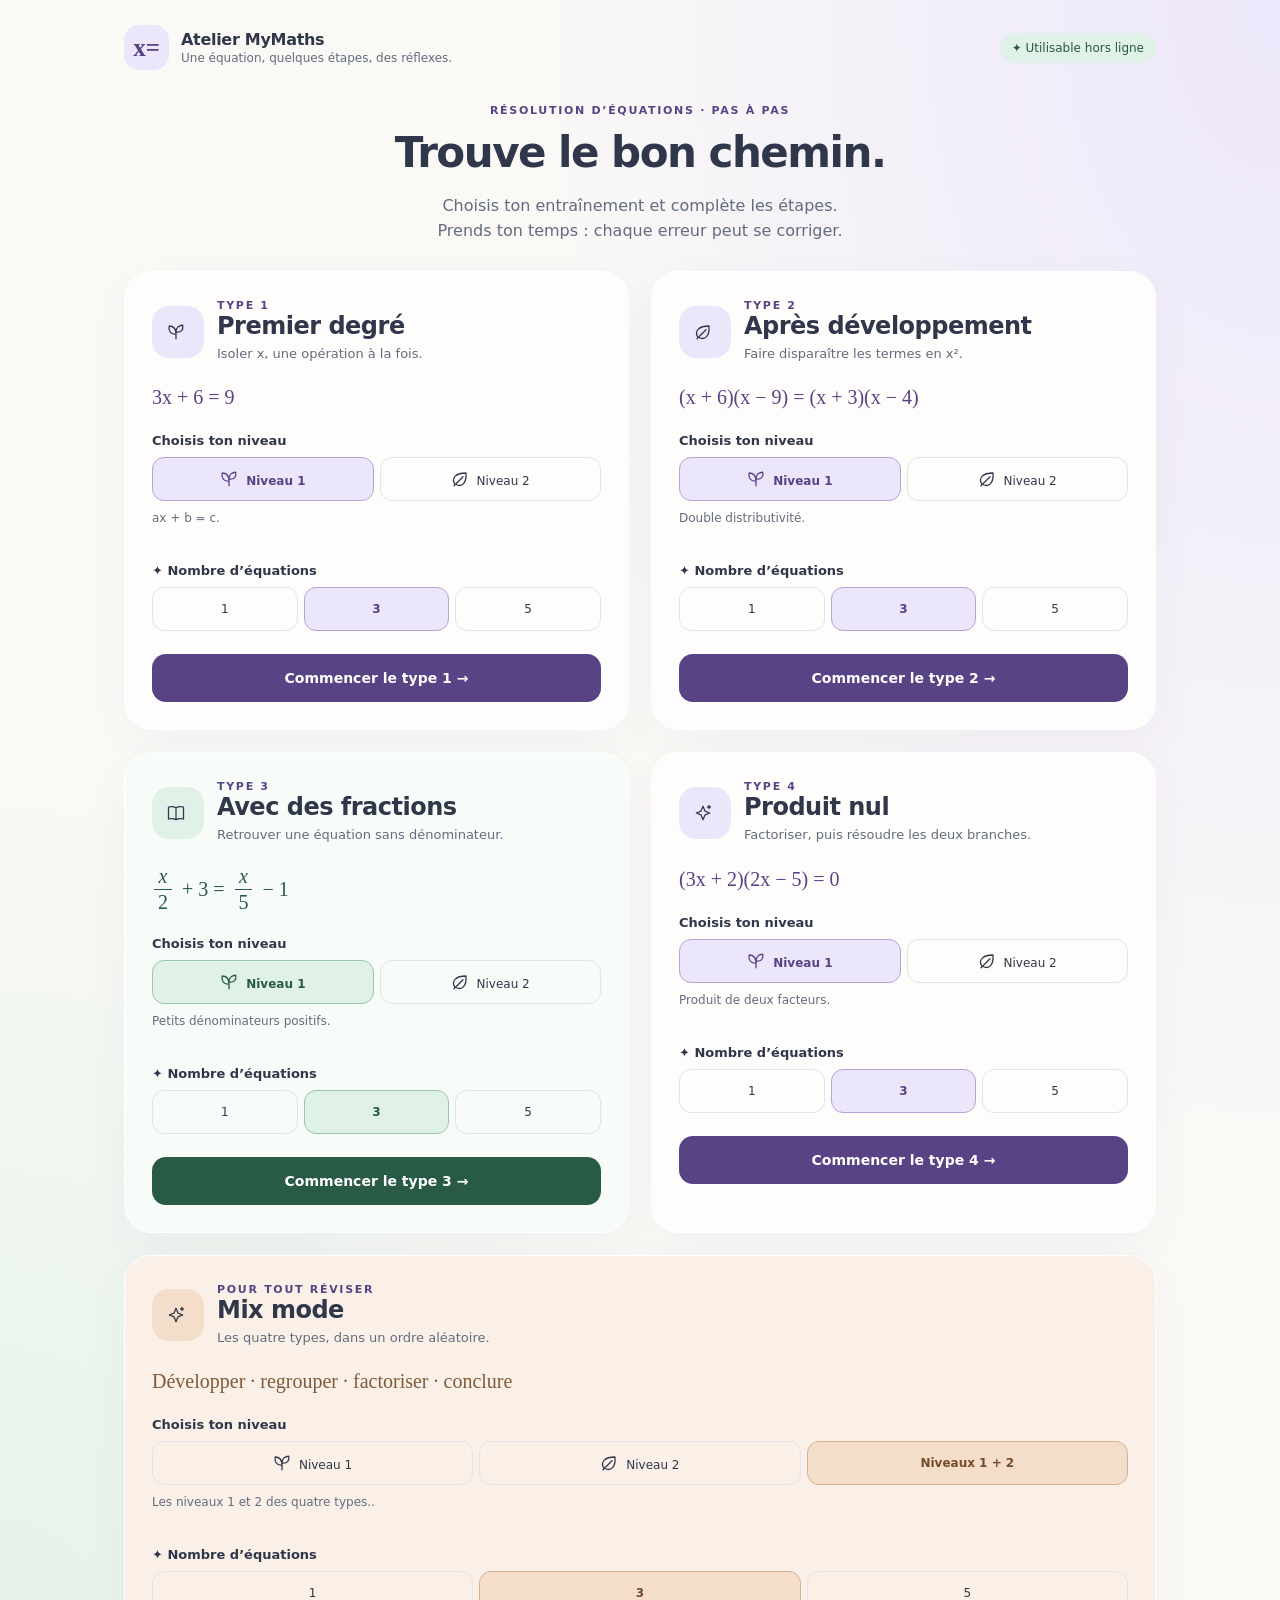
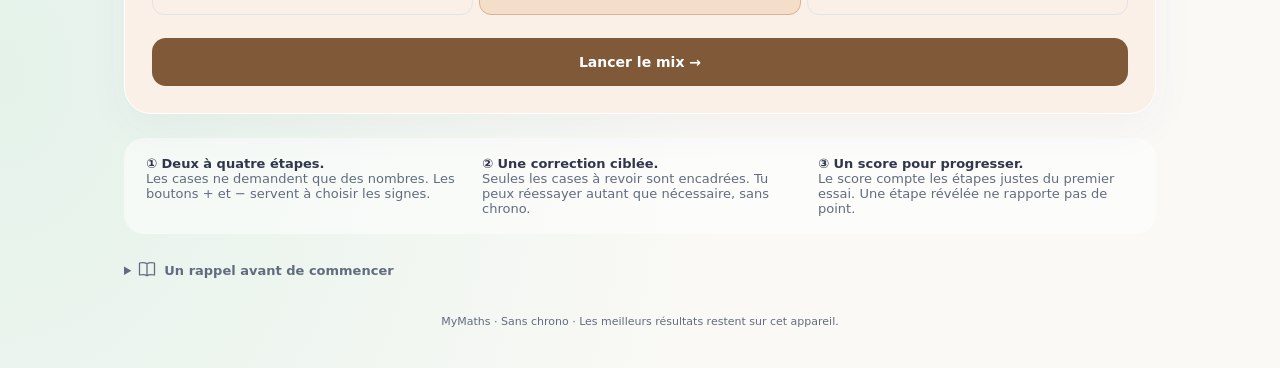
==== commit d31c1fc3: "Harmoniser les écritures, les conclusions et les étapes des équations" ====
--- a/equations-entrainement.html
+++ b/equations-entrainement.html
@@ -28,6 +28,24 @@
 .expression-field{display:block;width:100%;min-width:0}.number-field .expression-slot{width:100%;height:59px;font:24px "Cambria Math",Cambria,Georgia,serif;padding:9px 7px;letter-spacing:0}.expression-slot::placeholder{font:13px ui-rounded,"Segoe UI",sans-serif}.identity-entry{display:grid;grid-template-columns:minmax(0,1fr) 24px minmax(0,1fr);gap:10px;align-items:center}.identity-factor{min-width:0}.unreduced-factor{display:flex;align-items:center;gap:5px;font-size:33px}.identity-times{text-align:center;font-size:27px}.identity-zero{grid-column:1/-1;text-align:center;font-size:29px}.algebra-keys{display:grid;grid-template-columns:repeat(5,1fr);max-width:560px;gap:7px;margin:0 auto 8px}.algebra-keys .key{height:43px;font-size:22px}.combine-numerator{display:inline-flex;align-items:center;gap:9px;font-size:31px}.combine-numerator .number-field{font-size:24px}.combine-numerator .slot{width:70px}.identity-rule{font-size:23px;line-height:1.8;margin:8px 0}.identity-method strong{font-size:13px;color:#465d7f}.double-product{border:1px solid #c4d5e7;background:#edf2fa;border-radius:12px;padding:9px;margin-top:11px}.double-product .math{font-size:24px}.identity-method>.math{font-size:23px}.identity-method p{line-height:1.6}.identity-method .side-label{margin-bottom:8px}
 @media(max-width:750px){.identity-entry{grid-template-columns:minmax(0,1fr);gap:7px}.identity-zero{grid-column:auto}.number-field .expression-slot{font-size:23px;height:52px}.algebra-keys{gap:5px;margin-bottom:6px}.algebra-keys .key{height:36px}.identity-rule{font-size:22px}.combine-numerator{font-size:29px}.identity-method>.math{font-size:22px}.double-product .math{font-size:23px}}
 @media(max-width:380px){.expression-slot::placeholder{font-size:11px}.number-field .expression-slot{font-size:21px}.algebra-keys .key{height:32px}.keypad-area:has(.algebra-keys:not([hidden])) .keypad .key{height:38px}.identity-rule{font-size:20px}.identity-method>.math{font-size:20px}.double-product .math{font-size:21px}}
+
+:root{--math-size:30px;--math-font:"Cambria Math",Cambria,"STIX Two Math","Times New Roman",serif}
+.math,.math i,.math input{font-family:var(--math-font);font-weight:400}.math i{font-style:italic}
+#source,.resolution-line>.math,#given,#answer,.step-expression,.poly-side,.solution-set,.review-item>.math,.review-step>.math,.feedback .math,.given,.current-equation{font-size:var(--math-size);line-height:1.5}
+.resolution-line>.math,#source{padding:8px 0}.math .fraction{font-size:1em;transform:none;margin:0 .12em;line-height:1.12}.fraction .num,.fraction .den{font-size:1em}.math sup{font-size:.6em}
+#answer .number-field .slot,#answer .number-field .sign{font-family:var(--math-font);font-size:var(--math-size);font-weight:400}.solution-choice{font-family:ui-rounded,"Segoe UI",system-ui,sans-serif}
+.identity-letter{color:#a43f4b;font-style:italic}.identity-map,.identity-substitution,.identity-rule,.identity-method>.math,.double-product .math,.cross-products{font-size:var(--math-size);line-height:1.5}
+.identity-map{margin-bottom:12px}.identity-substitution{display:flex;justify-content:center;align-items:center;flex-wrap:wrap;gap:4px;font-size:var(--math-size)}
+.identity-method>.math,.identity-rule,.double-product .math{font-size:var(--math-size)}
+.underbraced{display:inline-flex;flex-direction:column;align-items:stretch;vertical-align:top;max-width:100%;gap:0}.brace-body{display:flex;justify-content:center}.brace-line{width:100%;height:16px;color:#8f4652;flex:none}.brace-label{font-size:var(--math-size);line-height:1.2;text-align:center}.product-answer{gap:5px;align-items:flex-start}.product-zero{align-self:center}
+.branch-rows{display:grid;grid-template-columns:max-content 32px max-content;justify-content:center;align-items:center;gap:12px 10px;max-width:100%;font-size:var(--math-size)}.branch-start{text-align:right;white-space:nowrap}.branch-equiv{text-align:center}.branch-result{display:flex;align-items:center;gap:7px;white-space:nowrap}.branch-or{grid-column:1/-1;text-align:center;font:13px ui-rounded,"Segoe UI",system-ui,sans-serif;color:var(--muted);line-height:1.4}.branch-history{text-align:center;line-height:1.6}.branch-history .branch-or{margin:5px 0}
+.final-equivalence{display:flex;flex-direction:column;align-items:center;gap:14px;font-size:var(--math-size);line-height:1.6;padding:15px 0 8px;text-align:center}.final-equation{max-width:100%}.final-set{display:flex;align-items:center;justify-content:center;flex-wrap:wrap;gap:10px}.equiv-symbol{color:var(--lavink)}
+#answer .factor-group .number-field .slot{width:58px}#answer .number-field .slot{padding:6px 5px}.factor-group{gap:3px}.poly-side{gap:4px}.combine-numerator{font-size:var(--math-size)}
+@media(max-width:800px){:root{--math-size:27px}.branch-rows{gap:10px 7px;grid-template-columns:max-content 25px max-content}.branch-rows .number-field .slot{width:49px!important}.branch-rows .number-field .sign{width:27px;min-width:27px}.identity-substitution{font-size:var(--math-size)}}
+@media(max-width:750px){:root{--math-size:26px}#answer .poly-side .number-field .slot{width:51px}#answer .factor-group .number-field .slot{width:51px}.identity-rule,.identity-method>.math,.double-product .math{font-size:var(--math-size)}.current-equation{padding:7px 0}.product-answer{gap:6px}.branch-rows{font-size:var(--math-size)}.final-equivalence{gap:12px}.brace-line{height:13px}}
+@media(max-width:380px){:root{--math-size:24px}.branch-rows{grid-template-columns:1fr;justify-items:center;gap:5px}.branch-start{text-align:center}.branch-equiv{display:none}.branch-result::before{content:'⇔';color:var(--lavink);margin-right:3px}.branch-or{margin:7px 0}.identity-map{line-height:1.7}.identity-substitution{font-size:var(--math-size)}#answer .poly-side .number-field .slot{width:45px}#answer .factor-group .number-field .slot{width:47px}.given{overflow-wrap:anywhere}.product-answer .factor-group{gap:1px}.factor-group .number-field .sign{width:25px;min-width:25px}}
+
+.identity-map{display:flex;flex-wrap:wrap;justify-content:center;gap:8px 20px}.solution-value{display:inline-block;max-width:100%}
 </style></head><body>
 <svg width="0" height="0" aria-hidden="true" style="position:absolute;overflow:hidden"><defs>
 <symbol id="icon-sprout" viewBox="0 0 24 24"><path d="M12 21V12M12 15C3 15 2 8 3 4c6 0 9 4 9 11ZM12 12c0-6 4-9 9-9 1 6-2 10-9 9Z"/></symbol>
@@ -39,7 +57,7 @@
 <main class="app">
 <header class="brand"><div class="logo" aria-hidden="true">x=</div><div><div class="brand-title">Atelier MyMaths</div><div class="brand-sub">Une équation, quelques étapes, des réflexes.</div></div><div class="offline">✦ Utilisable hors ligne</div></header>
 <section id="home" aria-labelledby="title"><div class="hero"><div class="eyebrow">Résolution d’équations · Pas à pas</div><h1 id="title">Trouve le bon chemin.</h1><p>Choisis ton entraînement et complète les étapes.<br>Prends ton temps : chaque erreur peut se corriger.</p></div><div class="cards" id="cards"></div><div class="rules"><div class="rule-grid"><div><strong>① Deux à quatre étapes.</strong><br>Les cases ne demandent que des nombres. Les boutons + et − servent à choisir les signes.</div><div><strong>② Une correction ciblée.</strong><br>Seules les cases à revoir sont encadrées. Tu peux réessayer autant que nécessaire, sans chrono.</div><div><strong>③ Un score pour progresser.</strong><br>Le score compte les étapes justes du premier essai. Une étape révélée ne rapporte pas de point.</div></div></div><details class="memo"><summary><svg class="ico" aria-hidden="true"><use href="#icon-book"></use></svg> Un rappel avant de commencer</summary><div class="practice-memo"><p>Pour conserver une équation équivalente, on effectue la même opération sur les deux membres. On développe, on regroupe, puis on divise par un coefficient <strong>non nul</strong>.</p><p>Un produit est nul si au moins l’un de ses facteurs est nul. Après factorisation, on résout chacune des équations obtenues.</p><div class="memo-content math"><span>(a + b)² = a² + 2ab + b²</span><span>(a − b)² = a² − 2ab + b²</span><span>a² − b² = (a − b)(a + b)</span></div></div></details></section>
-<section id="practice" class="session" hidden aria-label="Entraînement en cours"><div class="toprow"><button class="back" id="back">← Réglages</button><div class="session-heading" id="sessionHeading"></div></div><div class="exercise"><div class="ex-meta"><span class="badge" id="levelBadge"></span><span class="badge time" id="equationBadge"></span></div><div class="progress" id="progress" role="progressbar" aria-label="Avancement de la série" aria-valuemin="0" aria-valuemax="100"><div class="progress-bar" id="progressBar"></div></div><div id="resolutionHistory" class="resolution-history" hidden></div><div class="current-equation math" id="source"></div><div class="stage-steps" id="stageSteps"></div><h2 class="stage-title" id="stageTitle"></h2><p class="stage-help" id="stageHelp"></p><div id="given" class="given math" hidden></div><details id="distributivityAid" class="distribution-aid" hidden><summary>↗ ↘ Voir les deux produits qui donnent le terme en x</summary><div id="distributionPanels" class="distribution-panels"></div></details><div id="answer" class="math"></div><div class="active-hint" id="activeHint"></div><div class="feedback" id="feedback" aria-live="polite" aria-atomic="true"></div></div><div class="keypad-area"><div class="algebra-keys" id="algebraKeys" hidden><button class="key function" data-algebra="x">x</button><button class="key function" data-algebra="+">+</button><button class="key function" data-algebra="-">−</button><button class="key function" data-algebra="(">(</button><button class="key function" data-algebra=")">)</button></div><div class="keypad" id="keypad" aria-label="Clavier numérique"></div><div class="action-row"><button class="skip" id="reveal">Voir cette étape</button><button class="primary" id="validate">Vérifier l’étape ↵</button></div><div class="key-guide" id="keyGuide">± change le signe · a/b insère « / » · ↔ change de case · saisie au clavier également possible</div></div><details class="memo practice-memo"><summary><svg class="ico" aria-hidden="true"><use href="#icon-book"></use></svg> Besoin d’un rappel ?</summary><p>Développe avant de regrouper. Soustrais la même quantité aux deux membres. Divise uniquement par un coefficient non nul.</p><p class="math">AB = 0 ⇔ A = 0 ou B = 0<br>a² − b² = (a − b)(a + b)</p><p><strong>0x = 0</strong> : tous les réels conviennent.<br><strong>0x = un nombre non nul</strong> : aucune solution.</p></details></section>
+<section id="practice" class="session" hidden aria-label="Entraînement en cours"><div class="toprow"><button class="back" id="back">← Réglages</button><div class="session-heading" id="sessionHeading"></div></div><div class="exercise"><div class="ex-meta"><span class="badge" id="levelBadge"></span><span class="badge time" id="equationBadge"></span></div><div class="progress" id="progress" role="progressbar" aria-label="Avancement de la série" aria-valuemin="0" aria-valuemax="100"><div class="progress-bar" id="progressBar"></div></div><div id="resolutionHistory" class="resolution-history" hidden></div><div class="current-equation math" id="source"></div><div class="stage-steps" id="stageSteps"></div><h2 class="stage-title" id="stageTitle"></h2><p class="stage-help" id="stageHelp"></p><div id="given" class="given math" hidden></div><details id="distributivityAid" class="distribution-aid" hidden><summary>↗ ↘ Voir les deux produits qui donnent le terme en x</summary><div id="distributionPanels" class="distribution-panels"></div></details><div id="answer" class="math"></div><div class="active-hint" id="activeHint"></div><div class="feedback" id="feedback" aria-live="polite" aria-atomic="true"></div></div><div class="keypad-area"><div class="algebra-keys" id="algebraKeys" hidden><button class="key function" data-algebra="x">x</button><button class="key function" data-algebra="+">+</button><button class="key function" data-algebra="-">−</button><button class="key function" data-algebra="(">(</button><button class="key function" data-algebra=")">)</button></div><div class="keypad" id="keypad" aria-label="Clavier numérique"></div><div class="action-row"><button class="skip" id="reveal">Voir cette étape</button><button class="primary" id="validate">Vérifier l’étape ↵</button></div><div class="key-guide" id="keyGuide">± change le signe · a/b insère « / » · ↔ change de case · saisie au clavier également possible</div></div><details class="memo practice-memo"><summary><svg class="ico" aria-hidden="true"><use href="#icon-book"></use></svg> Besoin d’un rappel ?</summary><p>Développe avant de regrouper. Soustrais la même quantité aux deux membres. Divise uniquement par un coefficient non nul.</p><p class="math">ab = 0 ⇔ a = 0 ou b = 0<br>a² − b² = (a − b)(a + b)</p><p><strong>0x = 0</strong> : tous les réels conviennent.<br><strong>0x = un nombre non nul</strong> : aucune solution.</p></details></section>
 <section id="results" class="result" hidden aria-labelledby="resultTitle"><div class="result-hero"><div class="result-emoji" id="resultEmoji"></div><h2 class="result-title" id="resultTitle" tabindex="-1"></h2><p class="result-note" id="resultNote"></p><div class="stats" id="stats"></div><p class="score-info" id="scoreInfo"></p><div class="record" id="record"></div><div class="result-actions"><button class="primary" id="again">↻ Nouvelle série</button><button class="secondary" id="adapt" hidden></button><button class="secondary" id="settings">Changer les réglages</button></div></div><div class="advice" id="advice"></div><details class="review"><summary>Relire la résolution des équations</summary><div id="reviewList"></div></details></section>
 <footer class="foot">MyMaths · Sans chrono · Les meilleurs résultats restent sur cet appareil.</footer></main>
 <dialog id="quitDialog"><h2>Revenir aux réglages ?</h2><p>La série en cours sera abandonnée. Tu pourras en lancer une nouvelle.</p><div class="action-row"><button class="secondary" id="keepGoing">Continuer</button><button class="primary" id="quit">Revenir</button></div></dialog>
@@ -60,7 +78,7 @@
 const pAdd=(p,q)=>p.map((a,i)=>add(a,q[i])),pSub=(p,q)=>p.map((a,i)=>sub(a,q[i])),pScale=(p,k)=>p.map(c=>mul(c,k));
 function pTimes(p,q){return[mul(p[1],q[1]),add(mul(p[1],q[2]),mul(p[2],q[1])),mul(p[2],q[2])];}
 function expand(e){switch(e.kind){case'linear':return[Z,e.a,e.b];case'offsetFraction':return[Z,div(ONE,e.den),e.offset];case'product':return pTimes(expand(e.factors[0]),expand(e.factors[1]));case'square':{let p=expand(e.inner);return pTimes(p,p);}case'scaled':return pScale(expand(e.inner),e.k);case'fraction':return pScale(expand(e.numer),div(ONE,e.den));case'difference':return pSub(expand(e.left),expand(e.right));}}
-function render(e){switch(e.kind){case'linear':return polynomial([Z,e.a,e.b]);case'offsetFraction':return frac('<i>x</i>',mathR(e.den))+(e.offset.n===0n?'':(e.offset.n<0n?' − ':' + ')+mathR(abs(e.offset)));case'product':return '<span class="binomial">('+render(e.factors[0])+')</span> <span class="binomial">× ('+render(e.factors[1])+')</span>';case'square':return'<span class="binomial">('+render(e.inner)+')<sup>2</sup></span>';case'scaled':if(eq(e.k,ONE))return render(e.inner);return mathR(e.k)+(e.inner.kind==='linear'?'<span class="binomial">('+render(e.inner)+')</span>':e.inner.kind==='difference'?'['+render(e.inner)+']':' × '+render(e.inner));case'fraction':return frac(render(e.numer),mathR(e.den));case'difference':return render(e.left)+' − '+render(e.right);}}
+function render(e){switch(e.kind){case'linear':return polynomial([Z,e.a,e.b]);case'offsetFraction':return frac('<i>x</i>',mathR(e.den))+(e.offset.n===0n?'':(e.offset.n<0n?' − ':' + ')+mathR(abs(e.offset)));case'product':return '<span class="binomial">('+render(e.factors[0])+')</span><span class="binomial">('+render(e.factors[1])+')</span>';case'square':return'<span class="binomial">('+render(e.inner)+')<sup>2</sup></span>';case'scaled':if(eq(e.k,ONE))return render(e.inner);return (eq(e.k,neg(ONE))?'−':mathR(e.k))+(e.inner.kind==='linear'?'<span class="binomial">('+render(e.inner)+')</span>':e.inner.kind==='difference'?'['+render(e.inner)+']':render(e.inner));case'fraction':return frac(render(e.numer),mathR(e.den));case'difference':return render(e.left)+' − '+render(e.right);}}
 const int=(lo,hi)=>lo+Math.floor(Math.random()*(hi-lo+1)),pick=a=>a[int(0,a.length-1)],signed=(max=8)=>pick([-1,1])*int(1,max),shuffle=a=>{a=[...a];for(let i=a.length-1;i>0;i--){let j=int(0,i);[a[i],a[j]]=[a[j],a[i]];}return a;};
 const uniqueRoots=roots=>roots.filter((r,i)=>!roots.slice(0,i).some(x=>eq(x,r))).sort((a,b)=>a.n*b.d<b.n*a.d?-1:a.n*b.d>b.n*a.d?1:0);
 
@@ -81,10 +99,13 @@
 function completeQuestion(q){q.left=expand(q.exprL);q.right=expand(q.exprR);if(q.type===3&&q.exprL.kind==='offsetFraction'){let a=q.exprL.den,b=q.exprR.den;q.combinedL=fraction(lin(1,mul(a,q.exprL.offset).n),a.n);q.combinedR=fraction(lin(1,mul(b,q.exprR.offset).n),b.n);q.multiplier=mul(a,b);q.prepL=scaled(b.n,q.combinedL.numer);q.prepR=scaled(a.n,q.combinedR.numer);}if(q.type===3&&q.exprL.kind==='fraction'&&q.exprR.kind==='fraction'){q.multiplier=mul(q.exprL.den,q.exprR.den);q.prepL=scaled(q.exprR.den.n,q.exprL.numer);q.prepR=scaled(q.exprL.den.n,q.exprR.numer);}q.workL=pScale(q.left,q.multiplier||ONE);q.workR=pScale(q.right,q.multiplier||ONE);q.A=sub(q.workL[1],q.workR[1]);q.B=sub(q.workR[2],q.workL[2]);q.source=render(q.exprL)+' = '+render(q.exprR);if(q.type===4){q.roots=uniqueRoots([div(neg(q.factors[1]),q.factors[0]),div(neg(q.factors[3]),q.factors[2])]);q.solutionKind=q.roots.length===2?'two':'one';}else if(q.A.n===0n){q.solutionKind=q.B.n===0n?'all':'none';q.roots=[];}else{q.solutionKind='one';q.roots=[div(q.B,q.A)];}return q;}
 function generate(type,level){let q={type,level};if(type===1){if(level===1){q.exprL=lin(int(1,8)*pick([1,1,1,-1]),int(-12,12));q.exprR=lin(0,int(-15,15));q.needsExpansion=false;}else if(Math.random()<.5){let a=signed(8),b=int(-12,12),c=signed(8),d=int(-12,12);if(Math.random()<.08){c=a;d=Math.random()<.5?b:b+signed(4);}q.exprL=lin(a,b);q.exprR=lin(c,d);q.needsExpansion=false;}else{q.exprL=scaled(signed(5),lin(pick([1,1,2,3]),signed(8)));q.exprR=scaled(signed(5),lin(pick([1,1,2,3]),signed(8)));q.needsExpansion=true;}}else if(type===2){let k=int(1,4);if(level===1){let nums=shuffle(Array.from({length:19},(_,i)=>i-9).filter(x=>x!==0)).slice(0,4);q.exprL=product(lin(1,nums[0]),lin(1,nums[1]));q.exprR=product(lin(1,nums[2]),lin(1,nums[3]));}else{let b=int(1,8),d=signed(8);if(pick([true,false])){q.exprL=product(lin(k,-b),lin(k,b));q.exprR=squared(lin(k,d));}else{q.exprL=squared(lin(k,d));q.exprR=product(lin(k,-b),lin(k,b));}}q.needsExpansion=true;}else if(type===3){let a=level===1?int(2,6):pick([-1,1])*int(2,12),b;do b=level===1?int(2,6):pick([-1,1])*int(2,12);while(a===b);let c=signed(level===1?6:12),d=signed(level===1?6:12);q.exprL={kind:'offsetFraction',den:R(a),offset:R(c)};q.exprR={kind:'offsetFraction',den:R(b),offset:R(d)};q.needsExpansion=true;}else if(type===4){let a=signed(5),b=int(-9,9),c=signed(5),d=int(-9,9);if(level===1){q.exprL=product(lin(a,b),lin(c,d));q.factors=[R(a),R(b),R(c),R(d)];}else{while(Math.abs(c)===Math.abs(a))c=signed(5);q.exprL=difference(squared(lin(a,b)),squared(lin(c,d)));q.factors=[R(a-c),R(b-d),R(a+c),R(b+d)];}q.exprR=lin(0,0);}return completeQuestion(q);}
 function series(cfg){let types=[];while(types.length<cfg.count)types.push(...shuffle([1,2,3,4]));let levels=[];while(levels.length<cfg.count)levels.push(...shuffle([1,2]));let seen=new Set();return types.slice(0,cfg.count).map((t,i)=>{let type=cfg.mode==='mix'?t:Number(cfg.mode),level=cfg.level||levels[i],q;do q=generate(type,level);while(seen.has(q.source));seen.add(q.source);return q;});}
-function makeStages(q,ctx={}){if(q.type===4){let f=ctx.factors||ctx.identityFactors||q.factors,out=[];if(q.level===2){let A=linearText(q.exprL.left.inner),B=linearText(q.exprL.right.inner);out.push({kind:'identity',title:'Écrire la différence et la somme',help:'Écris les deux facteurs (A − B) et (A + B) avec les expressions en x. Conserve leurs parenthèses et ne réduis pas encore.',given:'A = '+render(q.exprL.left.inner)+' ; B = '+render(q.exprL.right.inner),targets:[{key:'u',value:'('+A+')-('+B+')',label:'Facteur différence A moins B'},{key:'v',value:'('+A+')+('+B+')',label:'Facteur somme A plus B'}],hint:'Remplace A et B par les expressions en x, entre parenthèses. Le signe moins devant B porte sur toute son expression.'});}if(q.level===2)out.push({kind:'factor',title:'Réduire les deux facteurs',help:'Réduis la différence et la somme obtenues à l’étape précédente. Attention au signe moins devant une parenthèse.',targets:(ctx.identityFactors||q.factors).map((value,i)=>({key:['a','b','c','d'][i],value,label:['Coefficient de x du premier facteur','Constante du premier facteur','Coefficient de x du second facteur','Constante du second facteur'][i]})),hint:'Pense à la différence puis à la somme des deux expressions.'});out.push({kind:'branches',title:'Utiliser le produit nul',help:'Un produit est nul si au moins un facteur est nul. Isole les termes en x dans chacune des deux équations.',factors:f,targets:[{key:'u',value:neg(f[1]),label:'Constante à droite dans la première équation'},{key:'v',value:neg(f[3]),label:'Constante à droite dans la seconde équation'}],hint:'Pour ax + b = 0, on soustrait b : ax = −b.'});out.push({kind:'solution',title:'Donner l’ensemble des solutions',help:'Résous les deux équations et rassemble les valeurs distinctes dans S. Leur ordre n’a pas d’importance.',hint:'Une valeur répétée ne donne qu’une solution. Chaque division se fait par le coefficient de x.'});return out;}let out=[];if(q.type===3&&q.exprL.kind==='offsetFraction')out.push({kind:'combine',title:'Réunir chaque membre en une fraction',help:'Écris chaque membre sous la forme d’une seule fraction en complétant les numérateurs. Le dénominateur de chaque membre est conservé.',targets:[{key:'u',value:q.combinedL.numer.b,label:'Constante au numérateur du membre gauche'},{key:'v',value:q.combinedR.numer.b,label:'Constante au numérateur du membre droit'}],hint:'Pour ajouter un entier à x/a, écris cet entier avec le dénominateur a.'});else if(q.type===3)out.push({kind:'cross',title:'Trouver une équation sans fractions',help:'Complète les deux facteurs pour écrire le produit en croix. Ne développe pas encore les numérateurs.',targets:[{key:'u',value:q.exprR.den,label:'Facteur devant le numérateur du membre gauche'},{key:'v',value:q.exprL.den,label:'Facteur devant le numérateur du membre droit'}],hint:'Le dénominateur de droite multiplie le numérateur de gauche, et inversement.'});if(q.needsExpansion){let quad=q.workL[0].n!==0n||q.workR[0].n!==0n,targets=[];for(const [name,p]of[['l',q.workL],['r',q.workR]])for(const i of (quad?[0,1,2]:[1,2]))targets.push({key:name+i,value:p[i],label:({0:'Coefficient de x au carré',1:'Coefficient de x',2:'Constante'})[i]+' du membre '+(name==='l'?'gauche':'droit')});out.push({kind:'expand',quad,targets,title:q.type===3&&q.exprL.kind==='offsetFraction'?'Produit en croix et développement':'Développer et réduire',help:q.type===3&&q.exprL.kind==='offsetFraction'?'Effectue le produit en croix, puis développe les deux membres. Complète les coefficients obtenus.':'Complète les coefficients des deux membres développés et réduits.',given:null,hint:quad?'Vérifie les signes, les produits et les doubles produits. Les coefficients de x² doivent être identiques.':'Distribue à chaque terme, en conservant bien les signes.'});}out.push({kind:'reduce',title:'Regrouper les termes',help:'Regroupe les termes en x et les constantes pour obtenir Ax = B. Ne multiplie ni ne divise à cette étape.',targets:[{key:'a',value:q.A,label:'Coefficient A de x après regroupement'},{key:'b',value:q.B,label:'Constante B à droite après regroupement'}],hint:'Soustrais les termes en x d’un membre et les constantes de l’autre. La même opération s’applique aux deux membres.'});out.push({kind:'solution',title:'Conclure',help:q.A.n===0n?'Observe l’égalité obtenue : peut-elle être vraie ? Choisis l’ensemble des solutions.':'Divise par le coefficient de x, puis donne S. Les fractions et les décimaux exacts sont acceptés.',hint:q.A.n===0n?'Ne divise pas par zéro. Compare les deux membres.':'La solution est le quotient de la constante par le coefficient de x.'});return out;}
+const identityLetter=l=>'<i class="identity-letter">'+l+'</i>';
+function underbrace(body,label){return '<span class="underbraced"><span class="brace-body">'+body+'</span><svg class="brace-line" viewBox="0 0 200 18" preserveAspectRatio="none" aria-hidden="true"><path d="M1 1 Q1 9 13 9 H85 Q98 9 100 17 Q102 9 115 9 H187 Q199 9 199 1" fill="none" stroke="currentColor" stroke-width="1.6"/></svg><span class="brace-label">'+label+'</span></span>';}
+function identityGiven(q){let a=render(q.exprL.left.inner),b=render(q.exprL.right.inner);return '<div class="identity-map"><span class="binomial">'+identityLetter('a')+' = '+a+'</span><span class="binomial">'+identityLetter('b')+' = '+b+'</span></div><div class="identity-substitution"><span class="binomial">[('+a+') − ('+b+')]</span><span class="binomial">[('+a+') + ('+b+')]</span><span> = 0</span></div>';}
+function makeStages(q,ctx={}){if(q.type===4){let f=ctx.factors||ctx.identityFactors||q.factors,out=[];if(q.level===2)out.push({kind:'factor',annotated:true,title:'Factoriser une différence de carrés',help:'Utilise a² − b² = (a − b)(a + b). Dans chaque facteur, complète directement le terme simplifié en x et la constante.',given:identityGiven(q),targets:q.factors.map((value,i)=>({key:['a','b','c','d'][i],value,label:['Coefficient de x de a moins b','Constante de a moins b','Coefficient de x de a plus b','Constante de a plus b'][i]})),hint:'Réduis a − b puis a + b. Le signe moins devant b porte sur toute son expression.'});out.push({kind:'branches',title:'Utiliser le produit nul',help:'Un produit est nul si au moins un facteur est nul. Sur chaque ligne, complète l’équation équivalente en isolant le terme en x.',factors:f,targets:[{key:'u',value:neg(f[1]),label:'Constante à droite dans la première équation'},{key:'v',value:neg(f[3]),label:'Constante à droite dans la seconde équation'}],hint:'Pour ax + b = 0, on soustrait b : ax = −b.'});out.push({kind:'solution',title:'Donner l’ensemble des solutions',help:'Résous les deux équations et rassemble les valeurs distinctes dans S. Leur ordre n’a pas d’importance.',hint:'Une valeur répétée ne donne qu’une solution. Chaque division se fait par le coefficient de x.'});return out;}let out=[];if(q.type===3&&q.exprL.kind==='offsetFraction')out.push({kind:'combine',title:'Réunir chaque membre en une fraction',help:'Écris chaque membre sous la forme d’une seule fraction en complétant les numérateurs. Le dénominateur de chaque membre est conservé.',targets:[{key:'u',value:q.combinedL.numer.b,label:'Constante au numérateur du membre gauche'},{key:'v',value:q.combinedR.numer.b,label:'Constante au numérateur du membre droit'}],hint:'Pour ajouter un entier à x/a, écris cet entier avec le dénominateur a.'});else if(q.type===3)out.push({kind:'cross',title:'Trouver une équation sans fractions',help:'Complète les deux facteurs pour écrire le produit en croix. Ne développe pas encore les numérateurs.',targets:[{key:'u',value:q.exprR.den,label:'Facteur devant le numérateur du membre gauche'},{key:'v',value:q.exprL.den,label:'Facteur devant le numérateur du membre droit'}],hint:'Le dénominateur de droite multiplie le numérateur de gauche, et inversement.'});if(q.needsExpansion){let quad=q.workL[0].n!==0n||q.workR[0].n!==0n,targets=[];for(const [name,p]of[['l',q.workL],['r',q.workR]])for(const i of (quad?[0,1,2]:[1,2]))targets.push({key:name+i,value:p[i],label:({0:'Coefficient de x au carré',1:'Coefficient de x',2:'Constante'})[i]+' du membre '+(name==='l'?'gauche':'droit')});out.push({kind:'expand',quad,targets,title:q.type===3&&q.exprL.kind==='offsetFraction'?'Produit en croix et développement':'Développer et réduire',help:q.type===3&&q.exprL.kind==='offsetFraction'?'Effectue le produit en croix, puis développe les deux membres. Complète les coefficients obtenus.':'Complète les coefficients des deux membres développés et réduits.',given:null,hint:quad?'Vérifie les signes, les produits et les doubles produits. Les coefficients de x² doivent être identiques.':'Distribue à chaque terme, en conservant bien les signes.'});}out.push({kind:'reduce',title:'Regrouper les termes',help:'Regroupe les termes en x et les constantes pour obtenir ax = b. Ne multiplie ni ne divise à cette étape.',targets:[{key:'a',value:q.A,label:'Coefficient a de x après regroupement'},{key:'b',value:q.B,label:'Constante b à droite après regroupement'}],hint:'Soustrais les termes en x d’un membre et les constantes de l’autre. La même opération s’applique aux deux membres.'});out.push({kind:'solution',title:'Conclure',help:q.A.n===0n?'Observe l’égalité obtenue : peut-elle être vraie ? Choisis l’ensemble des solutions.':'Divise par le coefficient de x, puis donne S. Les fractions et les décimaux exacts sont acceptés.',hint:q.A.n===0n?'Ne divise pas par zéro. Compare les deux membres.':'La solution est le quotient de la constante par le coefficient de x.'});return out;}
 function summary(rows){let steps=rows.flatMap(r=>r.done),first=steps.filter(r=>r.first).length,revealed=steps.filter(r=>r.revealed).length,perfect=rows.filter(r=>r.done.every(s=>s.first)).length;return{total:steps.length,first,revealed,corrected:steps.length-first-revealed,percent:Math.round(first/steps.length*100),perfect,count:rows.length};}
 function closest(options,values){return options.map(targets=>({targets,matches:targets.filter(t=>eq(values[t.key],t.value)).length})).sort((a,b)=>b.matches-a.matches)[0].targets;}
-function assess(stage,q,values,choice){if(stage.kind==='identity')return identityAssessment(stage,q,values);if(stage.kind==='solution'){if(choice!==q.solutionKind)return{ok:false,kindError:true,targets:[]};let keys=choice==='two'?['r1','r2']:choice==='one'?['r1']:[];if(!keys.length)return{ok:true,targets:[]};let opts=[keys.map((key,i)=>({key,value:q.roots[i],label:'Solution '+(i+1)}))];if(keys.length===2)opts.push(keys.map((key,i)=>({key,value:q.roots[1-i],label:'Solution '+(i+1)})));let targets=closest(opts,values);return{ok:targets.every(t=>eq(values[t.key],t.value)),targets};}if(stage.kind==='factor'){let p=pTimes([Z,values.a,values.b],[Z,values.c,values.d]),target=pSub(q.left,q.right);let f=stage.targets,swap=[{...f[0],value:f[2].value},{...f[1],value:f[3].value},{...f[2],value:f[0].value},{...f[3],value:f[1].value}];let targets=closest([f,swap,f.map(t=>({...t,value:neg(t.value)})),swap.map(t=>({...t,value:neg(t.value)}))],values);return{ok:p.every((a,i)=>eq(a,target[i])),targets};}let options=[stage.targets];if(stage.kind==='reduce')options.push(stage.targets.map(t=>({...t,value:neg(t.value)})));let targets=closest(options,values);return{ok:targets.every(t=>eq(values[t.key],t.value)),targets};}
+function assess(stage,q,values,choice){if(stage.kind==='identity')return identityAssessment(stage,q,values);if(stage.kind==='solution'){if(choice!==q.solutionKind)return{ok:false,kindError:true,targets:[]};let keys=choice==='two'?['r1','r2']:choice==='one'?['r1']:[];if(!keys.length)return{ok:true,targets:[]};let opts=[keys.map((key,i)=>({key,value:q.roots[i],label:'Solution '+(i+1)}))];if(keys.length===2)opts.push(keys.map((key,i)=>({key,value:q.roots[1-i],label:'Solution '+(i+1)})));let targets=closest(opts,values);return{ok:targets.every(t=>eq(values[t.key],t.value)),targets};}if(stage.kind==='factor'){if(stage.annotated)return{ok:stage.targets.every(t=>eq(values[t.key],t.value)),targets:stage.targets};let p=pTimes([Z,values.a,values.b],[Z,values.c,values.d]),target=pSub(q.left,q.right);let f=stage.targets,swap=[{...f[0],value:f[2].value},{...f[1],value:f[3].value},{...f[2],value:f[0].value},{...f[3],value:f[1].value}];let targets=closest([f,swap,f.map(t=>({...t,value:neg(t.value)})),swap.map(t=>({...t,value:neg(t.value)}))],values);return{ok:p.every((a,i)=>eq(a,target[i])),targets};}let options=[stage.targets];if(stage.kind==='reduce')options.push(stage.targets.map(t=>({...t,value:neg(t.value)})));let targets=closest(options,values);return{ok:targets.every(t=>eq(values[t.key],t.value)),targets};}
 const MODES={1:{title:'Premier degré',subtitle:'Isoler x, une opération à la fois.',icon:'sprout',levels:['ax + b = c','Deux membres ou parenthèses'],sample:'3x + 6 = 9'},2:{title:'Après développement',subtitle:'Faire disparaître les termes en x².',icon:'leaf',levels:['Double distributivité','Identités remarquables'],sample:'(x + 6)(x − 9) = (x + 3)(x − 4)'},3:{title:'Avec des fractions',subtitle:'Retrouver une équation sans dénominateur.',icon:'book',levels:['Petits dénominateurs positifs','Dénominateurs et constantes relatifs'],sample:frac('<i>x</i>','2')+' + 3 = '+frac('<i>x</i>','5')+' − 1'},4:{title:'Produit nul',subtitle:'Factoriser, puis résoudre les deux branches.',icon:'sparkle',levels:['Produit de deux facteurs','Différence de deux carrés'],sample:'(3x + 2)(2x − 5) = 0'},mix:{title:'Mix mode',subtitle:'Les quatre types, dans un ordre aléatoire.',icon:'sparkle',levels:[],sample:'Développer · regrouper · factoriser · conclure'}};
 function readStore(key,fallback){try{return JSON.parse(localStorage.getItem(key))||fallback;}catch{return fallback;}}
 function writeStore(key,value){try{localStorage.setItem(key,JSON.stringify(value));return true;}catch{return false;}}
@@ -101,37 +122,39 @@
 const linearEquation=(a,b)=>signedMono(a)+' = '+mathR(b);
 function solutionHTML(kind,roots){return'S = '+(kind==='none'?'∅':kind==='all'?'ℝ':'{ '+roots.map(mathR).join(' ; ')+' }');}
 function renderSolution(){let q=current.q,choices=q.type===4?['one','two']:['one','none','all'];let chosen=current.choice;let labels={one:'Une solution',two:'Deux solutions',none:'Aucune solution',all:'Tous les réels'};let choicesHTML='<div class="solution-choices" role="group" aria-label="Nombre de solutions">'+choices.map(k=>'<button class="solution-choice" data-choice="'+k+'" aria-pressed="'+(k===chosen)+'">'+labels[k]+'</button>').join('')+'</div>';let set='<div class="step-expression solution-set">S = ';if(chosen==='none')set+='∅';else if(chosen==='all')set+='ℝ';else{set+='{ '+field('r1',q.roots[0]||Z,'Première solution');if(chosen==='two')set+=' ; '+field('r2',q.roots[1]||q.roots[0]||Z,'Seconde solution');set+=' }';}return choicesHTML+set+'</div>';}
-function stageMarkup(stage){let q=current.q;let byKey=key=>stage.targets.find(t=>t.key===key);let box=key=>{let f=byKey(key);return field(key,f.value,f.label);};if(stage.kind==='identity')return '<div class="identity-entry">'+stage.targets.map(t=>'<div class="identity-factor"><div class="side-label">'+t.label+'</div><div class="unreduced-factor">[ '+algebraField(t.key,t.value,t.label)+' ]</div></div>').join('<div class="identity-times math">×</div>')+'<div class="math identity-zero">= 0</div></div>';if(stage.kind==='combine'){let member=(key,den)=>'<div class="side-box"><div class="side-label">Membre '+(key==='u'?'gauche':'droit')+'</div><div class="step-expression math">'+frac('<span class="combine-numerator"><i>x</i>'+box(key)+'</span>',mathR(den))+'</div></div>';return '<div class="step-parts">'+member('u',q.exprL.den)+'<div class="equation-equals math">=</div>'+member('v',q.exprR.den)+'</div>';}if(stage.kind==='cross')return '<div class="cross-equation step-parts"><div class="side-box"><div class="side-label">Membre gauche</div><div class="cross-member math">'+box('u')+'<span> × ('+render(q.exprL.numer)+')</span></div></div><div class="equation-equals math" aria-label="égale">=</div><div class="side-box"><div class="side-label">Membre droit</div><div class="cross-member math">'+box('v')+'<span> × ('+render(q.exprR.numer)+')</span></div></div></div>';if(stage.kind==='expand'){let side=prefix=>{let html='<div class="side-box"><div class="side-label">Membre '+(prefix==='l'?'gauche':'droit')+'</div><div class="poly-side step-expression">';for(let i of (stage.quad?[0,1,2]:[1,2]))html+='<span class="term">'+box(prefix+i)+(i===0?'<span class="power"><i>x</i><sup>2</sup></span>':i===1?'<i>x</i>':'')+'</span>';return html+'</div></div>';};return '<div class="step-parts">'+side('l')+'<div class="equation-equals math" aria-label="égale">=</div>'+side('r')+'</div>';}if(stage.kind==='reduce')return'<div class="step-expression"><span class="term">'+box('a')+'<i>x</i></span><span> = </span>'+box('b')+'</div>';if(stage.kind==='factor'){let factor=(a,b)=>'<span class="factor-group">('+box(a)+'<i>x</i>'+box(b)+')</span>';return'<div class="step-expression product-answer">'+factor('a','b')+'<span>×</span>'+factor('c','d')+'<span> = 0</span></div>';}if(stage.kind==='branches')return'<div class="step-expression"><span class="term">'+signedMono(stage.factors[0])+' = '+box('u')+'</span><span class="sub" style="padding:0 12px">ou</span><span class="term">'+signedMono(stage.factors[2])+' = '+box('v')+'</span></div>';return renderSolution();}
+function stageMarkup(stage){let q=current.q;let byKey=key=>stage.targets.find(t=>t.key===key);let box=key=>{let f=byKey(key);return field(key,f.value,f.label);};if(stage.kind==='identity')return '<div class="identity-entry">'+stage.targets.map(t=>'<div class="identity-factor"><div class="side-label">'+t.label+'</div><div class="unreduced-factor">[ '+algebraField(t.key,t.value,t.label)+' ]</div></div>').join('<div class="identity-times math">×</div>')+'<div class="math identity-zero">= 0</div></div>';if(stage.kind==='combine'){let member=(key,den)=>'<div class="side-box"><div class="side-label">Membre '+(key==='u'?'gauche':'droit')+'</div><div class="step-expression math">'+frac('<span class="combine-numerator"><i>x</i>'+box(key)+'</span>',mathR(den))+'</div></div>';return '<div class="step-parts">'+member('u',q.exprL.den)+'<div class="equation-equals math">=</div>'+member('v',q.exprR.den)+'</div>';}if(stage.kind==='cross')return '<div class="cross-equation step-parts"><div class="side-box"><div class="side-label">Membre gauche</div><div class="cross-member math">'+box('u')+'<span> × ('+render(q.exprL.numer)+')</span></div></div><div class="equation-equals math" aria-label="égale">=</div><div class="side-box"><div class="side-label">Membre droit</div><div class="cross-member math">'+box('v')+'<span> × ('+render(q.exprR.numer)+')</span></div></div></div>';if(stage.kind==='expand'){let side=prefix=>{let html='<div class="side-box"><div class="side-label">Membre '+(prefix==='l'?'gauche':'droit')+'</div><div class="poly-side step-expression">';for(let i of (stage.quad?[0,1,2]:[1,2]))html+='<span class="term">'+box(prefix+i)+(i===0?'<span class="power"><i>x</i><sup>2</sup></span>':i===1?'<i>x</i>':'')+'</span>';return html+'</div></div>';};return '<div class="step-parts">'+side('l')+'<div class="equation-equals math" aria-label="égale">=</div>'+side('r')+'</div>';}if(stage.kind==='reduce')return'<div class="step-expression"><span class="term">'+box('a')+'<i>x</i></span><span> = </span>'+box('b')+'</div>';if(stage.kind==='factor'){let factor=(a,b)=>'<span class="factor-group">('+box(a)+'<i>x</i>'+box(b)+')</span>';let left=factor('a','b'),right=factor('c','d');if(stage.annotated){left=underbrace(left,identityLetter('a')+' − '+identityLetter('b'));right=underbrace(right,identityLetter('a')+' + '+identityLetter('b'));}return'<div class="step-expression product-answer">'+left+right+'<span class="product-zero"> = 0</span></div>';}if(stage.kind==='branches'){let row=(a,b,key)=>'<div class="branch-start">'+polynomial([Z,a,b])+' = 0</div><div class="branch-equiv" aria-label="équivaut à">⇔</div><div class="branch-result"><span>'+signedMono(a)+' = </span>'+box(key)+'</div>';return '<div class="branch-rows">'+row(stage.factors[0],stage.factors[1],'u')+'<div class="branch-or">ou</div>'+row(stage.factors[2],stage.factors[3],'v')+'</div>';}return renderSolution();}
 function renderResolutionContext(){
  let rows=[{title:'Équation initiale',html:current.q.source},...current.done.map((d,i)=>({title:'Étape '+(i+1)+' · '+d.title,html:d.html}))];
  let last=rows.pop();$('resolutionHistory').hidden=!rows.length;$('resolutionHistory').innerHTML=rows.map(r=>'<div class="resolution-line"><div class="context-label">'+r.title+'</div><div class="math">'+r.html+'</div></div>').join('');
  $('source').innerHTML='<div class="context-label">'+last.title+'</div><div>'+last.html+'</div>';
 }
+function crossTerms(p,q){let m=mul(p.a,q.b),n=mul(p.b,q.a);return '<span class="product-blue">'+(m.n<0n?'− ':'')+mono(abs(p.a),1)+' × '+mathR(abs(q.b))+'</span><span> '+(n.n<0n?'−':'+')+' </span><span class="product-orange">'+mathR(abs(p.b))+' × '+mono(abs(q.a),1)+'</span>';}
 function productDiagram(expr,prefix){
  let k=ONE;while(expr.kind==='scaled'){k=mul(k,expr.k);expr=expr.inner;}
  let f=expr.kind==='product'?expr.factors:expr.kind==='square'?[expr.inner,expr.inner]:null;if(!f||f.some(e=>e.kind!=='linear'))return '';
  let [p,q]=f;let coeffX=r=>(r.n<0n?'−':'')+(eq(abs(r),ONE)?'':textR(abs(r)))+'x';let constant=r=>(r.n<0n?'− ': '+ ')+textR(abs(r));
  let blue='#556c99',orange='#a06340';
- return '<div class="distribution-panel"><div class="side-label">Membre '+(prefix==='l'?'gauche':'droit')+'</div><svg class="product-diagram" viewBox="0 0 360 116" role="img" aria-label="Deux flèches relient le terme en x du premier facteur à la constante du second, et la constante du premier au terme en x du second."><defs><marker id="arrow-'+prefix+'-a" viewBox="0 0 10 10" refX="9" refY="5" markerWidth="6" markerHeight="6" orient="auto-start-reverse"><path d="M0 0 L10 5 L0 10 Z" fill="'+blue+'"/></marker><marker id="arrow-'+prefix+'-b" viewBox="0 0 10 10" refX="9" refY="5" markerWidth="6" markerHeight="6" orient="auto-start-reverse"><path d="M0 0 L10 5 L0 10 Z" fill="'+orange+'"/></marker></defs><path d="M58 45 C58 5 309 5 309 45" fill="none" stroke="'+blue+'" stroke-width="2.5" marker-end="url(#arrow-'+prefix+'-a)"/><path d="M124 79 C124 114 235 114 235 79" fill="none" stroke="'+orange+'" stroke-width="2.5" marker-end="url(#arrow-'+prefix+'-b)"/><g font-family="Cambria, Georgia, serif" font-size="25" text-anchor="middle"><text x="15" y="70">(</text><text x="60" y="70" fill="'+blue+'">'+coeffX(p.a)+'</text><text x="124" y="70" fill="'+orange+'">'+constant(p.b)+'</text><text x="162" y="70">)</text><text x="182" y="70">×</text><text x="202" y="70">(</text><text x="242" y="70" fill="'+orange+'">'+coeffX(q.a)+'</text><text x="308" y="70" fill="'+blue+'">'+constant(q.b)+'</text><text x="347" y="70">)</text></g></svg><div class="cross-products math"><span class="product-blue">('+signedMono(p.a)+') × ('+mathR(q.b)+')</span><span> + </span><span class="product-orange">('+mathR(p.b)+') × ('+signedMono(q.a)+')</span></div><p>Additionne ces deux produits pour former le terme en <i>x</i>.'+(eq(k,ONE)?'':' Le facteur extérieur '+mathR(k)+' multiplie ensuite ce terme.')+'</p></div>';
+ return '<div class="distribution-panel"><div class="side-label">Membre '+(prefix==='l'?'gauche':'droit')+'</div><svg class="product-diagram" viewBox="0 0 360 116" role="img" aria-label="Deux flèches relient le terme en x du premier facteur à la constante du second, et la constante du premier au terme en x du second."><defs><marker id="arrow-'+prefix+'-a" viewBox="0 0 10 10" refX="9" refY="5" markerWidth="6" markerHeight="6" orient="auto-start-reverse"><path d="M0 0 L10 5 L0 10 Z" fill="'+blue+'"/></marker><marker id="arrow-'+prefix+'-b" viewBox="0 0 10 10" refX="9" refY="5" markerWidth="6" markerHeight="6" orient="auto-start-reverse"><path d="M0 0 L10 5 L0 10 Z" fill="'+orange+'"/></marker></defs><path d="M58 45 C58 5 309 5 309 45" fill="none" stroke="'+blue+'" stroke-width="2.5" marker-end="url(#arrow-'+prefix+'-a)"/><path d="M124 79 C124 114 235 114 235 79" fill="none" stroke="'+orange+'" stroke-width="2.5" marker-end="url(#arrow-'+prefix+'-b)"/><g font-family="Cambria, Georgia, serif" font-size="25" text-anchor="middle"><text x="15" y="70">(</text><text x="60" y="70" fill="'+blue+'">'+coeffX(p.a)+'</text><text x="124" y="70" fill="'+orange+'">'+constant(p.b)+'</text><text x="162" y="70">)</text><text x="202" y="70">(</text><text x="242" y="70" fill="'+orange+'">'+coeffX(q.a)+'</text><text x="308" y="70" fill="'+blue+'">'+constant(q.b)+'</text><text x="347" y="70">)</text></g></svg><div class="cross-products math">'+crossTerms(p,q)+'</div><p>Additionne ces deux produits pour former le terme en <i>x</i>.'+(eq(k,ONE)?'':' Le facteur extérieur '+mathR(k)+' multiplie ensuite ce terme.')+'</p></div>';
 }
-function methodPanel(expr,prefix){let k=ONE;while(expr.kind==='scaled'){k=mul(k,expr.k);expr=expr.inner;}let label='<div class="side-label">Membre '+(prefix==='l'?'gauche':'droit')+'</div>';
- if(expr.kind==='square'&&expr.inner.kind==='linear'){let a=expr.inner.a,b=expr.inner.b,A=signedMono(a),B=mathR(abs(b)),minus=b.n<0n;return '<div class="distribution-panel identity-method">'+label+'<strong>Carré d’une '+(minus?'différence':'somme')+'</strong><div class="identity-rule math">(A '+(minus?'−':'+')+' B)² = A² '+(minus?'−':'+')+' 2AB + B²</div><div class="math">A = '+A+' ; B = '+B+'</div><div class="double-product"><div class="side-label">Double produit à calculer</div><div class="math">'+(minus?'−':'+')+' 2 × ('+A+') × '+B+' <span aria-hidden="true">→</span> ?<i>x</i></div></div><p>Calcule ce double produit, puis complète le coefficient de x.'+(eq(k,ONE)?'':' Multiplie ensuite par le facteur extérieur '+mathR(k)+'.')+'</p></div>';}
- if(expr.kind==='product'){let [p,r]=expr.factors;if(p.kind==='linear'&&r.kind==='linear'&&eq(p.a,r.a)&&eq(p.b,neg(r.b))){let A=signedMono(p.a),B=mathR(abs(p.b));return '<div class="distribution-panel identity-method">'+label+'<strong>Produit de deux expressions conjuguées</strong><div class="identity-rule math">(A − B)(A + B) = A² − B²</div><div class="math">A = '+A+' ; B = '+B+'</div><div class="identity-rule math">('+A+')² − ('+B+')²</div><p>Les termes en x s’annulent : le coefficient de x est <strong>0</strong>. Il reste une différence de carrés.'+(eq(k,ONE)?'':' Multiplie ensuite par le facteur extérieur '+mathR(k)+'.')+'</p></div>';}}
+function methodPanel(expr,prefix){let k=ONE;while(expr.kind==='scaled'){k=mul(k,expr.k);expr=expr.inner;}let label='<div class="side-label">Membre '+(prefix==='l'?'gauche':'droit')+'</div>',a=identityLetter('a'),b=identityLetter('b');
+ if(expr.kind==='square'&&expr.inner.kind==='linear'){let u=expr.inner.a,v=expr.inner.b,A=signedMono(u),B=mathR(abs(v)),minus=v.n<0n;return '<div class="distribution-panel identity-method">'+label+'<strong>Carré d’une '+(minus?'différence':'somme')+'</strong><div class="identity-rule math">('+a+' '+(minus?'−':'+')+' '+b+')² = '+a+'² '+(minus?'−':'+')+' 2'+a+b+' + '+b+'²</div><div class="math">'+a+' = '+A+' ; '+b+' = '+B+'</div><div class="double-product"><div class="side-label">Double produit à calculer</div><div class="math">'+(minus?'−':'+')+' 2 × '+A+' × '+B+' <span aria-hidden="true">→</span> ?<i>x</i></div></div><p>Calcule ce double produit, puis complète le coefficient de x.'+(eq(k,ONE)?'':' Multiplie ensuite par le facteur extérieur '+mathR(k)+'.')+'</p></div>';}
+ if(expr.kind==='product'){let [p,r]=expr.factors;if(p.kind==='linear'&&r.kind==='linear'&&eq(p.a,r.a)&&eq(p.b,neg(r.b))){let A=signedMono(p.a),B=mathR(abs(p.b));return '<div class="distribution-panel identity-method">'+label+'<strong>Produit de deux expressions conjuguées</strong><div class="identity-rule math">('+a+' − '+b+')('+a+' + '+b+') = '+a+'² − '+b+'²</div><div class="math">'+a+' = '+A+' ; '+b+' = '+B+'</div><div class="identity-rule math">('+A+')² − '+B+'²</div><p>Les termes en x s’annulent : le coefficient de x est <strong>0</strong>. Il reste une différence de carrés.'+(eq(k,ONE)?'':' Multiplie ensuite par le facteur extérieur '+mathR(k)+'.')+'</p></div>';}}
  return productDiagram(eq(k,ONE)?expr:scaled(k.n,expr),prefix);
 }
 function renderDistributionAid(){let stage=current.stage,q=current.q;let enabled=stage.kind==='expand'&&stage.quad;$('distributivityAid').hidden=!enabled;if(!enabled)return;let lhs=q.type===3?q.prepL:q.exprL,rhs=q.type===3?q.prepR:q.exprR;$('distributionPanels').innerHTML=methodPanel(lhs,'l')+methodPanel(rhs,'r');let identity=$('distributionPanels').querySelector('.identity-method');$('distributivityAid').querySelector('summary').textContent=identity?'Reconnaître l’identité et calculer le double produit':'↗ ↘ Voir les deux produits qui donnent le terme en x';$('distributivityAid').open=true;}
-function renderStage(){fields=[];active=null;current.ready=false;current.attempts=0;current.choiceTouched=false;current.solutionCache={};let stages=makeStages(current.q,current.ctx);current.stage=stages[current.stageIndex];if(current.stage.kind==='solution')current.choice=current.q.type===4?'two':'one';$('stageTitle').textContent=current.stage.title;$('stageHelp').textContent=current.stage.help;$('stageSteps').innerHTML=stages.map((s,i)=>'<span class="stage-chip '+(i<current.stageIndex?'done':i===current.stageIndex?'current':'')+'">'+(i<current.stageIndex?'✓ ':i+1+'. ')+s.title+'</span>').join('');$('given').hidden=!current.stage.given;$('given').innerHTML=current.stage.given||'';renderResolutionContext();renderDistributionAid();$('answer').innerHTML=stageMarkup(current.stage);$('algebraKeys').hidden=current.stage.kind!=='identity';$('keyGuide').textContent=current.stage.kind==='identity'?'Utilise x, +, − et les parenthèses. Le clavier de ton appareil fonctionne aussi.':'± change le signe · a/b insère « / » · ↔ change de case';$('feedback').className='feedback';$('feedback').innerHTML='';$('validate').textContent='Vérifier l’étape ↵';$('reveal').hidden=false;setKeysDisabled(false);wireFields();updateProgress();focusField(1);}
+function renderStage(){$('keypad').hidden=false;$('keyGuide').hidden=false;fields=[];active=null;current.ready=false;current.attempts=0;current.choiceTouched=false;current.solutionCache={};let stages=makeStages(current.q,current.ctx);current.stage=stages[current.stageIndex];if(current.stage.kind==='solution')current.choice=current.q.type===4?'two':'one';$('stageTitle').textContent=current.stage.title;$('stageHelp').textContent=current.stage.help;$('stageSteps').innerHTML=stages.map((s,i)=>'<span class="stage-chip '+(i<current.stageIndex?'done':i===current.stageIndex?'current':'')+'">'+(i<current.stageIndex?'✓ ':i+1+'. ')+s.title+'</span>').join('');$('given').hidden=!current.stage.given;$('given').innerHTML=current.stage.given||'';renderResolutionContext();renderDistributionAid();$('answer').innerHTML=stageMarkup(current.stage);$('algebraKeys').hidden=current.stage.kind!=='identity';$('keyGuide').textContent=current.stage.kind==='identity'?'Utilise x, +, − et les parenthèses. Le clavier de ton appareil fonctionne aussi.':'± change le signe · a/b insère « / » · ↔ change de case';$('feedback').className='feedback';$('feedback').innerHTML='';$('validate').textContent='Vérifier l’étape ↵';$('reveal').hidden=false;setKeysDisabled(false);wireFields();updateProgress();focusField(1);}
 function updateProgress(){let completed=session.rows.reduce((n,r)=>n+r.done.length,0)+current.done.length;let pct=Math.round(completed/session.total*100);$('progressBar').style.width=pct+'%';$('progress').setAttribute('aria-valuenow',pct);}
-function choose(el){if(active)$('wrap-'+active.dataset.key)?.classList.remove('active');active=el;$('wrap-'+el.dataset.key).classList.add('active');let f=fields.find(f=>f.key===el.dataset.key);$('activeHint').textContent='Case active : '+f.label.toLowerCase()+'.';requestAnimationFrame(()=>{if(active!==el||current.ready||innerWidth>750)return;let r=el.getBoundingClientRect(),kb=document.querySelector('.keypad-area').getBoundingClientRect(),source=$('source').getBoundingClientRect();if(r.bottom>kb.top-12)window.scrollBy({top:r.bottom-kb.top+12,behavior:'instant'});else if(r.top<Math.max(0,source.bottom)+12)window.scrollBy({top:r.top-Math.max(0,source.bottom)-12,behavior:'instant'});});}
+function choose(el){if(active)$('wrap-'+active.dataset.key)?.classList.remove('active');active=el;$('wrap-'+el.dataset.key).classList.add('active');let f=fields.find(f=>f.key===el.dataset.key);$('activeHint').textContent='Case active : '+f.label.toLowerCase()+'.';requestAnimationFrame(()=>{if(active!==el||current.ready||innerWidth>750)return;let r=(el.closest('.underbraced')||el.closest('.fraction')||el).getBoundingClientRect(),kb=document.querySelector('.keypad-area').getBoundingClientRect(),source=$('source').getBoundingClientRect();let branch=el.closest('.branch-result');if(branch){let first=branch.previousElementSibling?.previousElementSibling;if(first){let start=first.getBoundingClientRect();r={top:Math.min(r.top,start.top),bottom:r.bottom};}}if(r.bottom>kb.top-12)window.scrollBy({top:r.bottom-kb.top+12,behavior:'instant'});else if(r.top<Math.max(0,source.bottom)+12)window.scrollBy({top:r.top-Math.max(0,source.bottom)-12,behavior:'instant'});});}
 function focusField(delta=1){let inputs=fields.map(f=>$('field-'+f.key)).filter(e=>!e.disabled);if(!inputs.length){active=null;$('activeHint').textContent='Choisis une réponse puis vérifie l’étape.';setKeysDisabled(true);return;}let i=inputs.indexOf(active),next=inputs[(i+delta+inputs.length)%inputs.length];next.focus({preventScroll:true});choose(next);}
 function clearMarks(key){$('wrap-'+key).classList.remove('good');for(const el of [$('field-'+key),$('sign-'+key)].filter(Boolean)){el.classList.remove('good','bad');el.setAttribute('aria-invalid','false');}}
 function changeSign(key,v){let el=$('sign-'+key);el.dataset.sign=v;el.textContent=v==='-'?'−':'+';let f=fields.find(f=>f.key===key);el.setAttribute('aria-label','Signe pour '+f.label+' : '+(v==='-'?'moins':'plus')+'. Cliquer pour changer.');clearMarks(key);}
-function resizeInput(el){el.style.fontSize=Math.max(14,Math.min(23,(el.clientWidth-5)/(Math.max(1,el.value.length)*.58)))+'px';}
+function resizeInput(el){let base=parseFloat(getComputedStyle(document.documentElement).getPropertyValue('--math-size'))||28;el.style.fontSize=base+'px';let cs=getComputedStyle(el),canvas=resizeInput.canvas||(resizeInput.canvas=document.createElement('canvas')),ctx=canvas.getContext('2d');ctx.font=cs.font;let width=ctx.measureText(el.value||'?').width,available=el.clientWidth-parseFloat(cs.paddingLeft)-parseFloat(cs.paddingRight)-3;if(width>available)el.style.fontSize=Math.max(17,base*available/width)+'px';}
 function wireFields(){for(let f of fields){let el=$('field-'+f.key),sgn=$('sign-'+f.key);el.dataset.key=f.key;el.addEventListener('focus',()=>choose(el));el.addEventListener('input',()=>{if(f.type==='expression'){el.value=el.value.replace(/[−–]/g,'-').replace(/[×·]/g,'*').replace(/[^0-9xX()+*\/.,\s-]/g,'');}else{if(/^[−-]/.test(el.value)){changeSign(f.key,'-');el.value=el.value.slice(1);}el.value=el.value.replace(/÷/g,'/').replace(/[^0-9\/.,]/g,'');}clearMarks(f.key);resizeInput(el);});if(sgn)sgn.addEventListener('click',()=>{if(current.ready)return;changeSign(f.key,sgn.dataset.sign==='+'?'-':'+');el.focus({preventScroll:true});choose(el);});}}
 function setKeysDisabled(v){document.querySelectorAll('.key').forEach(b=>b.disabled=v);}
 function readAnswers(){let values={},invalid=[];for(let f of fields){let raw=$('field-'+f.key).value;if(f.type==='expression'){if(!parseAlgebra(raw))invalid.push(f);else values[f.key]=raw;continue;}let n=parse(raw);if(!n||n.n<0n)invalid.push(f);else values[f.key]=$('sign-'+f.key).dataset.sign==='-'?neg(n):n;}return{values,invalid};}
-function storedStep(stage,v){if(stage.kind==='identity')return '<span class="binomial">['+algebraHTML(v.u)+']</span> × <span class="binomial">['+algebraHTML(v.v)+']</span> = 0';if(stage.kind==='combine')return frac(polynomial([Z,ONE,v.u]),mathR(current.q.exprL.den))+' = '+frac(polynomial([Z,ONE,v.v]),mathR(current.q.exprR.den));if(stage.kind==='cross')return render(scaled(v.u.n,current.q.exprL.numer))+' = '+render(scaled(v.v.n,current.q.exprR.numer));if(stage.kind==='expand'){let poly=prefix=>[v[prefix+'0']||Z,v[prefix+'1'],v[prefix+'2']];return polynomial(poly('l'))+' = '+polynomial(poly('r'));}if(stage.kind==='reduce')return linearEquation(v.a,v.b);if(stage.kind==='factor'){let l={kind:'linear',a:v.a,b:v.b},r={kind:'linear',a:v.c,b:v.d};return render(product(l,r))+' = 0';}if(stage.kind==='branches')return linearEquation(stage.factors[0],v.u)+' <span style="font:13px system-ui">ou</span> '+linearEquation(stage.factors[2],v.v);let roots=current.choice==='one'?[v.r1]:current.choice==='two'?uniqueRoots([v.r1,v.r2]):[];return solutionHTML(current.choice,roots);}
-function finishStage(values,revealed=false){let stage=current.stage;if(stage.kind==='identity'){let p=parseAlgebra(values.u).p,r=parseAlgebra(values.v).p;current.ctx.identityFactors=[p[1],p[2],r[1],r[2]];}if(stage.kind==='factor')current.ctx.factors=[values.a,values.b,values.c,values.d];if(stage.kind==='reduce')current.ctx.linear=[values.a,values.b];let first=!revealed&&current.attempts===1,html=storedStep(stage,values);current.done.push({kind:stage.kind,title:stage.title,first,revealed,attempts:current.attempts,html});current.ready=true;session.phase='review';fields.forEach(f=>{$('field-'+f.key).disabled=true;if($('sign-'+f.key))$('sign-'+f.key).disabled=true;$('wrap-'+f.key).classList.remove('active');});document.querySelectorAll('.solution-choice').forEach(b=>b.disabled=true);setKeysDisabled(true);$('activeHint').textContent='';$('reveal').hidden=true;$('feedback').className='feedback '+(revealed?'warning':'success');$('feedback').innerHTML='<strong>'+(revealed?'Voici cette étape. Continue avec elle.':first?'✓ Étape juste du premier essai !':'✓ Étape corrigée. Tu peux poursuivre !')+'</strong>';let last=current.stageIndex===makeStages(current.q,current.ctx).length-1;$('validate').textContent=last?(session.index===session.cfg.count-1?'Voir mon bilan →':'Équation suivante →'):'Étape suivante →';updateProgress();}
+function storedStep(stage,v){if(stage.kind==='identity')return '<span class="binomial">['+algebraHTML(v.u)+']</span><span class="binomial">['+algebraHTML(v.v)+']</span> = 0';if(stage.kind==='combine')return frac(polynomial([Z,ONE,v.u]),mathR(current.q.exprL.den))+' = '+frac(polynomial([Z,ONE,v.v]),mathR(current.q.exprR.den));if(stage.kind==='cross')return render(scaled(v.u.n,current.q.exprL.numer))+' = '+render(scaled(v.v.n,current.q.exprR.numer));if(stage.kind==='expand'){let poly=prefix=>[v[prefix+'0']||Z,v[prefix+'1'],v[prefix+'2']];return polynomial(poly('l'))+' = '+polynomial(poly('r'));}if(stage.kind==='reduce')return linearEquation(v.a,v.b);if(stage.kind==='factor'){let l={kind:'linear',a:v.a,b:v.b},r={kind:'linear',a:v.c,b:v.d};return render(product(l,r))+' = 0';}if(stage.kind==='branches')return '<div class="branch-history"><div>'+polynomial([Z,stage.factors[0],stage.factors[1]])+' = 0 ⇔ '+linearEquation(stage.factors[0],v.u)+'</div><div class="branch-or">ou</div><div>'+polynomial([Z,stage.factors[2],stage.factors[3]])+' = 0 ⇔ '+linearEquation(stage.factors[2],v.v)+'</div></div>';let roots=current.choice==='one'?[v.r1]:current.choice==='two'?uniqueRoots([v.r1,v.r2]):[];return finalEquivalence(current.q);}
+function finalEquivalence(q){return '<div class="final-equivalence"><div class="final-equation">'+q.source+'</div><div class="final-set"><span class="equiv-symbol" aria-label="équivaut à">⇔</span><span class="solution-value">'+solutionHTML(q.solutionKind,q.roots)+'</span></div></div>';}
+function finishStage(values,revealed=false){let stage=current.stage;if(stage.kind==='identity'){let p=parseAlgebra(values.u).p,r=parseAlgebra(values.v).p;current.ctx.identityFactors=[p[1],p[2],r[1],r[2]];}if(stage.kind==='factor')current.ctx.factors=[values.a,values.b,values.c,values.d];if(stage.kind==='reduce')current.ctx.linear=[values.a,values.b];let first=!revealed&&current.attempts===1,html=storedStep(stage,values);current.done.push({kind:stage.kind,title:stage.title,first,revealed,attempts:current.attempts,html});current.ready=true;session.phase='review';fields.forEach(f=>{$('field-'+f.key).disabled=true;if($('sign-'+f.key))$('sign-'+f.key).disabled=true;$('wrap-'+f.key).classList.remove('active');});document.querySelectorAll('.solution-choice').forEach(b=>b.disabled=true);setKeysDisabled(true);$('activeHint').textContent='';$('reveal').hidden=true;$('feedback').className='feedback '+(revealed?'warning':'success');$('feedback').innerHTML='<strong>'+(revealed?'Voici cette étape. Continue avec elle.':first?'✓ Étape juste du premier essai !':'✓ Étape corrigée. Tu peux poursuivre !')+'</strong>';if(stage.kind==='solution'){$('answer').innerHTML=finalEquivalence(current.q);fields=[];active=null;$('keypad').hidden=true;$('algebraKeys').hidden=true;$('keyGuide').hidden=true;requestAnimationFrame(()=>$('answer').scrollIntoView({block:'center',behavior:'instant'}));}let last=current.stageIndex===makeStages(current.q,current.ctx).length-1;$('validate').textContent=last?(session.index===session.cfg.count-1?'Voir mon bilan →':'Équation suivante →'):'Étape suivante →';updateProgress();}
 function check(){if(!session||!current)return;if(current.ready){advance();return;}let stage=current.stage,{values,invalid}=readAnswers();if(stage.kind==='solution'&&current.choice!==current.q.solutionKind&&(current.choiceTouched||fields.some(f=>$('field-'+f.key).value.trim()))){current.attempts++;document.querySelectorAll('.solution-choice').forEach(b=>{b.classList.toggle('bad',b.dataset.choice===current.choice);b.setAttribute('aria-invalid',b.dataset.choice===current.choice?'true':'false');});$('feedback').className='feedback warning';$('feedback').textContent='Revois le nombre de solutions choisi. '+stage.hint+' Tu peux réessayer.';return;}if(invalid.length){invalid.forEach(f=>{$('field-'+f.key).classList.add('bad');$('field-'+f.key).setAttribute('aria-invalid','true');});$('feedback').className='feedback warning';$('feedback').textContent=stage.kind==='identity'?'Complète chaque facteur avec une expression en x, en utilisant les parenthèses. Ce n’est pas un essai compté.':'Complète les cases avec des nombres. Choisis le signe avec +/− ; les fractions comme 3/4 et les décimaux comme 0,75 sont acceptés. Ce n’est pas un essai compté.';if(invalid[0]){$('field-'+invalid[0].key).focus({preventScroll:true});choose($('field-'+invalid[0].key));}return;}current.attempts++;let assessment=assess(stage,current.q,values,current.choice);if(assessment.ok){finishStage(values);return;}if(stage.kind==='identity'){let firstBad=null;for(let i=0;i<stage.targets.length;i++){let t=stage.targets[i],el=$('field-'+t.key),ok=assessment.checks[i];el.classList.toggle('bad',!ok);el.classList.toggle('good',ok);el.setAttribute('aria-invalid',String(!ok));if(!ok)firstBad||=el;}$('feedback').className='feedback warning';$('feedback').textContent='Revois le ou les facteurs encadrés. '+stage.hint+' Écris la différence et la somme avant de les réduire.';if(firstBad){firstBad.focus({preventScroll:true});choose(firstBad);}return;}let wrong=[],firstBad=null;for(let t of assessment.targets){let v=values[t.key],magnitude=!eq(abs(v),abs(t.value)),sgn=t.value.n!==0n&&(v.n<0n)!==(t.value.n<0n);let input=$('field-'+t.key),sign=$('sign-'+t.key);input.classList.toggle('bad',magnitude);input.classList.toggle('good',!magnitude);input.setAttribute('aria-invalid',String(magnitude));sign.classList.toggle('bad',sgn);sign.classList.toggle('good',!sgn);sign.setAttribute('aria-invalid',String(sgn));if(magnitude||sgn){wrong.push((sgn?'signe de ':'')+t.label.toLowerCase());firstBad||=input;}else $('wrap-'+t.key).classList.add('good');}$('feedback').className='feedback warning';$('feedback').textContent='À revoir : '+[...new Set(wrong)].join(' ; ')+'. '+stage.hint+' Corrige puis vérifie à nouveau.';if(firstBad){firstBad.focus({preventScroll:true});choose(firstBad);firstBad.select();}}
 function revealStage(){if(!current||current.ready)return;let stage=current.stage;if(stage.kind==='solution'){current.choice=current.q.solutionKind;fields=[];$('answer').innerHTML=renderSolution();wireFields();}let targets=stage.kind==='solution'?fields.map(f=>({key:f.key,value:f.value})):stage.targets;let values={};for(let t of targets){values[t.key]=t.value;if(stage.kind==='identity'){$('field-'+t.key).value=t.value;resizeInput($('field-'+t.key));continue;}$('field-'+t.key).value=textR(abs(t.value));changeSign(t.key,t.value.n<0n?'-':'+');resizeInput($('field-'+t.key));}finishStage(values,true);}
 function advance(){if(!current.ready)return;let stages=makeStages(current.q,current.ctx);if(current.stageIndex<stages.length-1){current.stageIndex++;session.phase='edit';renderStage();return;}session.rows.push({q:current.q,done:current.done});if(session.index+1<session.cfg.count){session.index++;session.phase='edit';initQuestion();window.scrollTo({top:0,behavior:'instant'});}else showResults();}
@@ -150,3 +173,4 @@
 window.EquationLab={parseAlgebra,identityAssessment,R,eq,parse,textR,add,mul,div,neg,generate,completeQuestion,series,expand,makeStages,assess,summary,lin,product,squared,scaled,fraction,difference,get session(){return session;},get current(){return current;},get fields(){return fields;}};
 homeCards();
 </script></body></html>
+
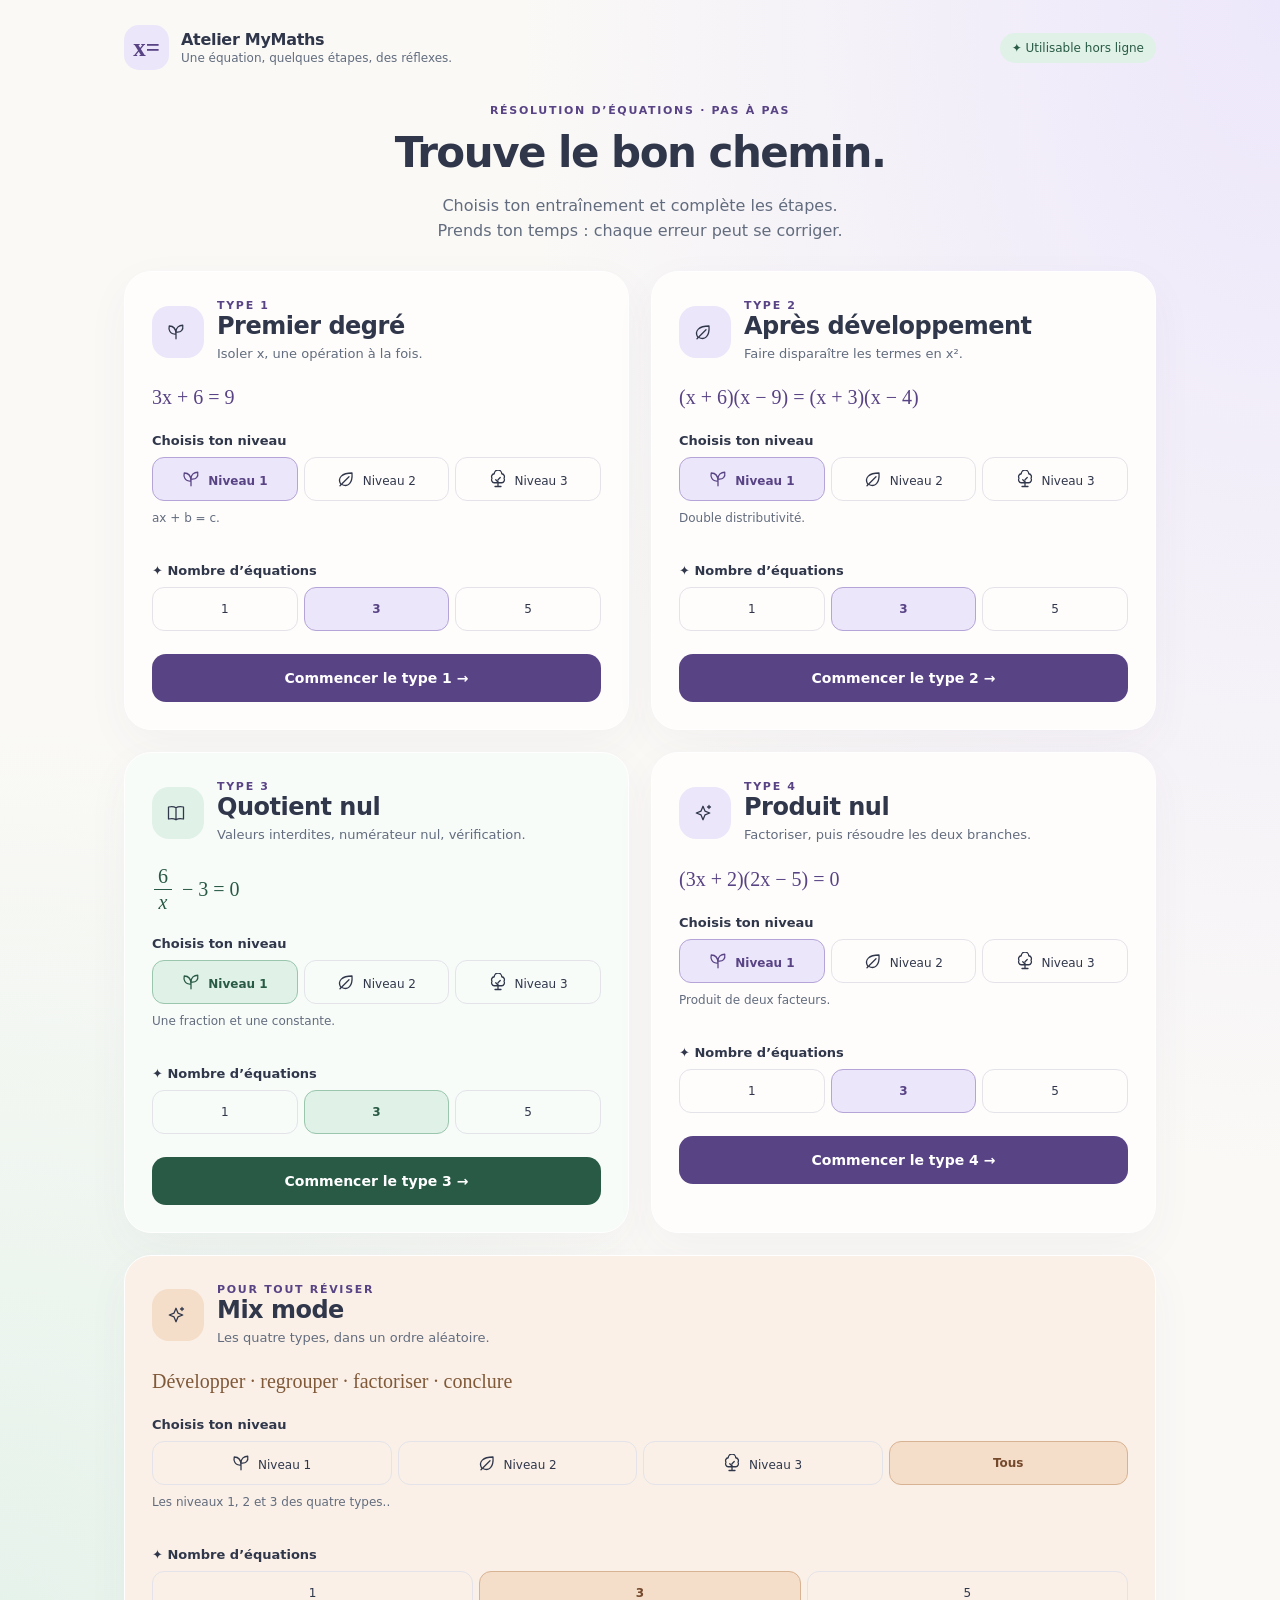
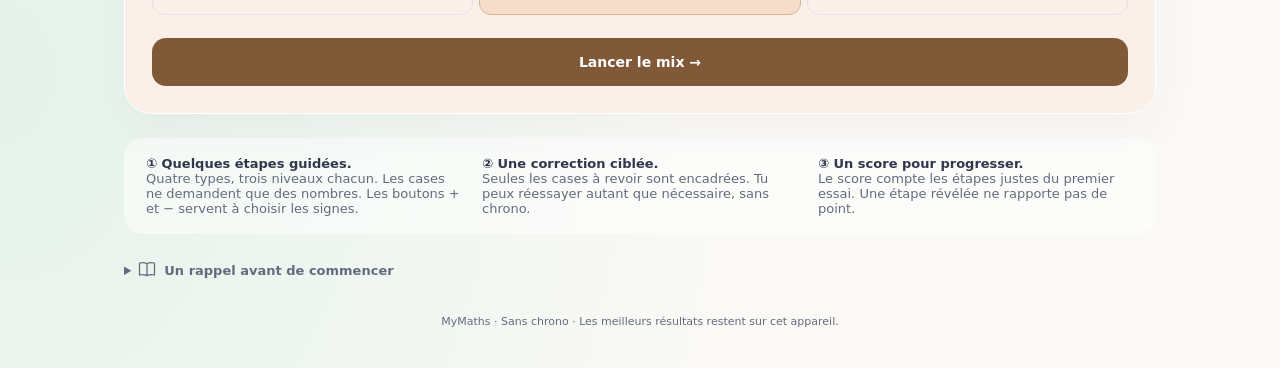
==== commit 7c4f33b5: "Étendre les équations à trois niveaux et ajouter les quotients nuls avec valeurs interdites" ====
--- a/equations-entrainement.html
+++ b/equations-entrainement.html
@@ -46,18 +46,27 @@
 @media(max-width:380px){:root{--math-size:24px}.branch-rows{grid-template-columns:1fr;justify-items:center;gap:5px}.branch-start{text-align:center}.branch-equiv{display:none}.branch-result::before{content:'⇔';color:var(--lavink);margin-right:3px}.branch-or{margin:7px 0}.identity-map{line-height:1.7}.identity-substitution{font-size:var(--math-size)}#answer .poly-side .number-field .slot{width:45px}#answer .factor-group .number-field .slot{width:47px}.given{overflow-wrap:anywhere}.product-answer .factor-group{gap:1px}.factor-group .number-field .sign{width:25px;min-width:25px}}
 
 .identity-map{display:flex;flex-wrap:wrap;justify-content:center;gap:8px 20px}.solution-value{display:inline-block;max-width:100%}
+
+.numerator-equation{text-align:center;margin:8px 0 12px}.numerator-equation .equiv-symbol{margin-left:10px}.excluded-note{font-size:14px;line-height:1.5;color:#70492d;background:var(--peach);border-radius:12px;padding:10px 14px;margin:0}.excluded-note .fraction{font-family:var(--math-font);font-size:19px}.brace-caption{font:12px ui-rounded,"Segoe UI",system-ui,sans-serif;color:var(--muted)}
+.domain-rows{display:flex;flex-direction:column;align-items:center;gap:18px;margin:15px 0}.domain-row{display:grid;grid-template-columns:max-content 26px max-content;gap:10px;align-items:center}.domain-equation{text-align:right;white-space:nowrap}.domain-result{display:flex;align-items:center;gap:6px;white-space:nowrap}.domain-arrow{color:var(--lavink);text-align:center}.domain-notice{background:var(--peach);border-radius:10px;padding:6px 10px;margin:6px 0 0;line-height:1.3;font-size:12px;color:#70492d}.domain-notice .math{font-size:19px}.domain-label{font:12px ui-rounded,"Segoe UI",system-ui,sans-serif}.quotient-answer{gap:9px}.quotient-answer>.fraction{max-width:100%;margin:0}.quotient-answer .den{padding-top:7px}.distribution-reminder{grid-column:1/-1;text-align:center;font-size:13px;color:var(--muted)}
+@media(max-width:750px){.domain-row{gap:6px;grid-template-columns:max-content 21px max-content}.domain-result .number-field .slot{width:58px}.domain-notice{padding:5px 7px}.mix-card fieldset:first-of-type .choices{display:grid;grid-template-columns:repeat(2,1fr)}}
+@media(max-width:380px){.domain-row{grid-template-columns:max-content max-content;gap:5px}.domain-equation{grid-column:1/-1;text-align:center}.domain-arrow{justify-self:end}.domain-result{justify-self:start}.domain-rows{gap:16px}.domain-notice .math{font-size:18px}}
+.equation-tail{display:inline-block;white-space:nowrap}@media(max-width:750px) and (max-height:650px){.keypad-area{padding:8px 10px}.keypad{gap:4px}.key{height:40px}.action-row{margin-top:6px}.action-row .primary{min-height:44px;padding:10px 12px}}
+@media(max-width:750px) and (max-height:650px){.current-equation:has(.domain-notice) .reference-equation{white-space:nowrap;overflow-x:auto;max-width:100%;padding-bottom:3px;scrollbar-width:thin}}
+@media(max-width:750px) and (max-height:650px){.current-equation:has(.domain-notice) .reference-equation:has(>.reference-lhs){display:flex;align-items:center;gap:8px;white-space:normal;overflow:visible}.current-equation:has(.domain-notice) .reference-lhs{display:block;min-width:0;flex:1;overflow-x:auto;white-space:nowrap;scrollbar-width:thin;padding-bottom:3px}.reference-equation>.equation-tail{flex-shrink:0}}
 </style></head><body>
 <svg width="0" height="0" aria-hidden="true" style="position:absolute;overflow:hidden"><defs>
 <symbol id="icon-sprout" viewBox="0 0 24 24"><path d="M12 21V12M12 15C3 15 2 8 3 4c6 0 9 4 9 11ZM12 12c0-6 4-9 9-9 1 6-2 10-9 9Z"/></symbol>
 <symbol id="icon-leaf" viewBox="0 0 24 24"><path d="M5 19c-5-9 2-15 15-15 1 13-5 20-14 15ZM4 21 16 9"/></symbol>
+<symbol id="icon-tree" viewBox="0 0 24 24"><path d="M12 22v-7M8 22h8M7 17a4 4 0 0 1-3-6 4 4 0 0 1 3-6 5 5 0 0 1 10 0 4 4 0 0 1 3 6 4 4 0 0 1-3 6H7ZM12 16l-3-3M12 13l3-3"/></symbol>
 <symbol id="icon-sparkle" viewBox="0 0 24 24"><path d="m12 3 2.6 6.4L21 12l-6.4 2.6L12 21l-2.6-6.4L3 12l6.4-2.6ZM20 2v4M18 4h4"/></symbol>
 <symbol id="icon-timer" viewBox="0 0 24 24"><circle cx="12" cy="14" r="8"/><path d="M12 6V3M9 2h6M18 7l2-2M12 10v5l3 2"/></symbol>
 <symbol id="icon-book" viewBox="0 0 24 24"><path d="M12 5c-3-2-6-2-10-1v16c4-1 7-1 10 1 3-2 6-2 10-1V4c-4-1-7-1-10 1ZM12 5v16"/></symbol>
 </defs></svg>
 <main class="app">
 <header class="brand"><div class="logo" aria-hidden="true">x=</div><div><div class="brand-title">Atelier MyMaths</div><div class="brand-sub">Une équation, quelques étapes, des réflexes.</div></div><div class="offline">✦ Utilisable hors ligne</div></header>
-<section id="home" aria-labelledby="title"><div class="hero"><div class="eyebrow">Résolution d’équations · Pas à pas</div><h1 id="title">Trouve le bon chemin.</h1><p>Choisis ton entraînement et complète les étapes.<br>Prends ton temps : chaque erreur peut se corriger.</p></div><div class="cards" id="cards"></div><div class="rules"><div class="rule-grid"><div><strong>① Deux à quatre étapes.</strong><br>Les cases ne demandent que des nombres. Les boutons + et − servent à choisir les signes.</div><div><strong>② Une correction ciblée.</strong><br>Seules les cases à revoir sont encadrées. Tu peux réessayer autant que nécessaire, sans chrono.</div><div><strong>③ Un score pour progresser.</strong><br>Le score compte les étapes justes du premier essai. Une étape révélée ne rapporte pas de point.</div></div></div><details class="memo"><summary><svg class="ico" aria-hidden="true"><use href="#icon-book"></use></svg> Un rappel avant de commencer</summary><div class="practice-memo"><p>Pour conserver une équation équivalente, on effectue la même opération sur les deux membres. On développe, on regroupe, puis on divise par un coefficient <strong>non nul</strong>.</p><p>Un produit est nul si au moins l’un de ses facteurs est nul. Après factorisation, on résout chacune des équations obtenues.</p><div class="memo-content math"><span>(a + b)² = a² + 2ab + b²</span><span>(a − b)² = a² − 2ab + b²</span><span>a² − b² = (a − b)(a + b)</span></div></div></details></section>
-<section id="practice" class="session" hidden aria-label="Entraînement en cours"><div class="toprow"><button class="back" id="back">← Réglages</button><div class="session-heading" id="sessionHeading"></div></div><div class="exercise"><div class="ex-meta"><span class="badge" id="levelBadge"></span><span class="badge time" id="equationBadge"></span></div><div class="progress" id="progress" role="progressbar" aria-label="Avancement de la série" aria-valuemin="0" aria-valuemax="100"><div class="progress-bar" id="progressBar"></div></div><div id="resolutionHistory" class="resolution-history" hidden></div><div class="current-equation math" id="source"></div><div class="stage-steps" id="stageSteps"></div><h2 class="stage-title" id="stageTitle"></h2><p class="stage-help" id="stageHelp"></p><div id="given" class="given math" hidden></div><details id="distributivityAid" class="distribution-aid" hidden><summary>↗ ↘ Voir les deux produits qui donnent le terme en x</summary><div id="distributionPanels" class="distribution-panels"></div></details><div id="answer" class="math"></div><div class="active-hint" id="activeHint"></div><div class="feedback" id="feedback" aria-live="polite" aria-atomic="true"></div></div><div class="keypad-area"><div class="algebra-keys" id="algebraKeys" hidden><button class="key function" data-algebra="x">x</button><button class="key function" data-algebra="+">+</button><button class="key function" data-algebra="-">−</button><button class="key function" data-algebra="(">(</button><button class="key function" data-algebra=")">)</button></div><div class="keypad" id="keypad" aria-label="Clavier numérique"></div><div class="action-row"><button class="skip" id="reveal">Voir cette étape</button><button class="primary" id="validate">Vérifier l’étape ↵</button></div><div class="key-guide" id="keyGuide">± change le signe · a/b insère « / » · ↔ change de case · saisie au clavier également possible</div></div><details class="memo practice-memo"><summary><svg class="ico" aria-hidden="true"><use href="#icon-book"></use></svg> Besoin d’un rappel ?</summary><p>Développe avant de regrouper. Soustrais la même quantité aux deux membres. Divise uniquement par un coefficient non nul.</p><p class="math">ab = 0 ⇔ a = 0 ou b = 0<br>a² − b² = (a − b)(a + b)</p><p><strong>0x = 0</strong> : tous les réels conviennent.<br><strong>0x = un nombre non nul</strong> : aucune solution.</p></details></section>
+<section id="home" aria-labelledby="title"><div class="hero"><div class="eyebrow">Résolution d’équations · Pas à pas</div><h1 id="title">Trouve le bon chemin.</h1><p>Choisis ton entraînement et complète les étapes.<br>Prends ton temps : chaque erreur peut se corriger.</p></div><div class="cards" id="cards"></div><div class="rules"><div class="rule-grid"><div><strong>① Quelques étapes guidées.</strong><br>Quatre types, trois niveaux chacun. Les cases ne demandent que des nombres. Les boutons + et − servent à choisir les signes.</div><div><strong>② Une correction ciblée.</strong><br>Seules les cases à revoir sont encadrées. Tu peux réessayer autant que nécessaire, sans chrono.</div><div><strong>③ Un score pour progresser.</strong><br>Le score compte les étapes justes du premier essai. Une étape révélée ne rapporte pas de point.</div></div></div><details class="memo"><summary><svg class="ico" aria-hidden="true"><use href="#icon-book"></use></svg> Un rappel avant de commencer</summary><div class="practice-memo"><p>Pour conserver une équation équivalente, on effectue la même opération sur les deux membres. On développe, on regroupe, puis on divise par un coefficient <strong>non nul</strong>.</p><p>Un produit est nul si au moins l’un de ses facteurs est nul. Après factorisation, on résout chacune des équations obtenues.</p><div class="memo-content math"><span>(a + b)² = a² + 2ab + b²</span><span>(a − b)² = a² − 2ab + b²</span><span>a² − b² = (a − b)(a + b)</span></div></div></details></section>
+<section id="practice" class="session" hidden aria-label="Entraînement en cours"><div class="toprow"><button class="back" id="back">← Réglages</button><div class="session-heading" id="sessionHeading"></div></div><div class="exercise"><div class="ex-meta"><span class="badge" id="levelBadge"></span><span class="badge time" id="equationBadge"></span></div><div class="progress" id="progress" role="progressbar" aria-label="Avancement de la série" aria-valuemin="0" aria-valuemax="100"><div class="progress-bar" id="progressBar"></div></div><div id="resolutionHistory" class="resolution-history" hidden></div><div class="current-equation math" id="source"></div><div class="stage-steps" id="stageSteps"></div><h2 class="stage-title" id="stageTitle"></h2><p class="stage-help" id="stageHelp"></p><div id="given" class="given math" hidden></div><details id="distributivityAid" class="distribution-aid" hidden><summary>↗ ↘ Voir les deux produits qui donnent le terme en x</summary><div id="distributionPanels" class="distribution-panels"></div></details><div id="answer" class="math"></div><div class="active-hint" id="activeHint"></div><div class="feedback" id="feedback" aria-live="polite" aria-atomic="true"></div></div><div class="keypad-area"><div class="algebra-keys" id="algebraKeys" hidden><button class="key function" data-algebra="x">x</button><button class="key function" data-algebra="+">+</button><button class="key function" data-algebra="-">−</button><button class="key function" data-algebra="(">(</button><button class="key function" data-algebra=")">)</button></div><div class="keypad" id="keypad" aria-label="Clavier numérique"></div><div class="action-row"><button class="skip" id="reveal">Voir cette étape</button><button class="primary" id="validate">Vérifier l’étape ↵</button></div><div class="key-guide" id="keyGuide">± change le signe · a/b insère « / » · ↔ change de case · saisie au clavier également possible</div></div><details class="memo practice-memo"><summary><svg class="ico" aria-hidden="true"><use href="#icon-book"></use></svg> Besoin d’un rappel ?</summary><p>Développe avant de regrouper. Soustrais la même quantité aux deux membres. Divise uniquement par un coefficient non nul.</p><p class="math">ab = 0 ⇔ a = 0 ou b = 0<br>a² − b² = (a − b)(a + b)</p><p>Un quotient est nul si son numérateur est nul et son dénominateur non nul. Détermine les valeurs interdites avant de transformer l’équation, puis écarte-les des solutions.</p><p><strong>0x = 0</strong> : tous les réels conviennent.<br><strong>0x = un nombre non nul</strong> : aucune solution.</p></details></section>
 <section id="results" class="result" hidden aria-labelledby="resultTitle"><div class="result-hero"><div class="result-emoji" id="resultEmoji"></div><h2 class="result-title" id="resultTitle" tabindex="-1"></h2><p class="result-note" id="resultNote"></p><div class="stats" id="stats"></div><p class="score-info" id="scoreInfo"></p><div class="record" id="record"></div><div class="result-actions"><button class="primary" id="again">↻ Nouvelle série</button><button class="secondary" id="adapt" hidden></button><button class="secondary" id="settings">Changer les réglages</button></div></div><div class="advice" id="advice"></div><details class="review"><summary>Relire la résolution des équations</summary><div id="reviewList"></div></details></section>
 <footer class="foot">MyMaths · Sans chrono · Les meilleurs résultats restent sur cet appareil.</footer></main>
 <dialog id="quitDialog"><h2>Revenir aux réglages ?</h2><p>La série en cours sera abandonnée. Tu pourras en lancer une nouvelle.</p><div class="action-row"><button class="secondary" id="keepGoing">Continuer</button><button class="primary" id="quit">Revenir</button></div></dialog>
@@ -74,11 +83,12 @@
 function mathR(r){let sign=r.n<0n?'−':'';return sign+(r.d===1n?String(abs(r).n):frac(String(abs(r).n),String(r.d),abs(r).n+' sur '+r.d));}
 function mono(r,p){return(eq(r,ONE)?'':mathR(r))+'<i>x</i>'+(p===2?'<sup>2</sup>':'');}
 function polynomial(p){let out='';for(let i=0;i<3;i++){let c=p[i];if(c.n===0n)continue;out+=(out?(c.n<0n?' − ':' + '):(c.n<0n?'−':''))+(i===2?mathR(abs(c)):mono(abs(c),2-i));}return out||'0';}
+const sum=(left,right)=>({kind:'sum',left,right});
 const lin=(a,b)=>({kind:'linear',a:R(a),b:R(b)}),product=(p,q)=>({kind:'product',factors:[p,q]}),squared=p=>({kind:'square',inner:p}),scaled=(k,inner)=>({kind:'scaled',k:R(k),inner}),fraction=(numer,m)=>({kind:'fraction',numer,den:R(m)}),difference=(left,right)=>({kind:'difference',left,right});
 const pAdd=(p,q)=>p.map((a,i)=>add(a,q[i])),pSub=(p,q)=>p.map((a,i)=>sub(a,q[i])),pScale=(p,k)=>p.map(c=>mul(c,k));
 function pTimes(p,q){return[mul(p[1],q[1]),add(mul(p[1],q[2]),mul(p[2],q[1])),mul(p[2],q[2])];}
-function expand(e){switch(e.kind){case'linear':return[Z,e.a,e.b];case'offsetFraction':return[Z,div(ONE,e.den),e.offset];case'product':return pTimes(expand(e.factors[0]),expand(e.factors[1]));case'square':{let p=expand(e.inner);return pTimes(p,p);}case'scaled':return pScale(expand(e.inner),e.k);case'fraction':return pScale(expand(e.numer),div(ONE,e.den));case'difference':return pSub(expand(e.left),expand(e.right));}}
-function render(e){switch(e.kind){case'linear':return polynomial([Z,e.a,e.b]);case'offsetFraction':return frac('<i>x</i>',mathR(e.den))+(e.offset.n===0n?'':(e.offset.n<0n?' − ':' + ')+mathR(abs(e.offset)));case'product':return '<span class="binomial">('+render(e.factors[0])+')</span><span class="binomial">('+render(e.factors[1])+')</span>';case'square':return'<span class="binomial">('+render(e.inner)+')<sup>2</sup></span>';case'scaled':if(eq(e.k,ONE))return render(e.inner);return (eq(e.k,neg(ONE))?'−':mathR(e.k))+(e.inner.kind==='linear'?'<span class="binomial">('+render(e.inner)+')</span>':e.inner.kind==='difference'?'['+render(e.inner)+']':render(e.inner));case'fraction':return frac(render(e.numer),mathR(e.den));case'difference':return render(e.left)+' − '+render(e.right);}}
+function expand(e){switch(e.kind){case'linear':return[Z,e.a,e.b];case'offsetFraction':return[Z,div(ONE,e.den),e.offset];case'product':return pTimes(expand(e.factors[0]),expand(e.factors[1]));case'square':{let p=expand(e.inner);return pTimes(p,p);}case'scaled':return pScale(expand(e.inner),e.k);case'fraction':return pScale(expand(e.numer),div(ONE,e.den));case'sum':return pAdd(expand(e.left),expand(e.right));case'difference':return pSub(expand(e.left),expand(e.right));}}
+function render(e){switch(e.kind){case'linear':return polynomial([Z,e.a,e.b]);case'offsetFraction':return frac('<i>x</i>',mathR(e.den))+(e.offset.n===0n?'':(e.offset.n<0n?' − ':' + ')+mathR(abs(e.offset)));case'product':return '<span class="binomial">('+render(e.factors[0])+')</span><span class="binomial">('+render(e.factors[1])+')</span>';case'square':return'<span class="binomial">('+render(e.inner)+')<sup>2</sup></span>';case'scaled':if(eq(e.k,ONE))return render(e.inner);return (eq(e.k,neg(ONE))?'−':mathR(e.k))+(e.inner.kind==='linear'?'<span class="binomial">('+render(e.inner)+')</span>':e.inner.kind==='difference'?'['+render(e.inner)+']':render(e.inner));case'fraction':return frac(render(e.numer),mathR(e.den));case'rationalSum':return renderRational(e);case'sum':return render(e.left)+' + '+render(e.right);case'difference':return render(e.left)+' − '+render(e.right);}}
 const int=(lo,hi)=>lo+Math.floor(Math.random()*(hi-lo+1)),pick=a=>a[int(0,a.length-1)],signed=(max=8)=>pick([-1,1])*int(1,max),shuffle=a=>{a=[...a];for(let i=a.length-1;i>0;i--){let j=int(0,i);[a[i],a[j]]=[a[j],a[i]];}return a;};
 const uniqueRoots=roots=>roots.filter((r,i)=>!roots.slice(0,i).some(x=>eq(x,r))).sort((a,b)=>a.n*b.d<b.n*a.d?-1:a.n*b.d>b.n*a.d?1:0);
 
@@ -96,37 +106,103 @@
 function identityAssessment(stage,q,values){let A=expand(q.exprL.left.inner),B=expand(q.exprL.right.inner),u=parseAlgebra(values.u),v=parseAlgebra(values.v);let isDiff=t=>t&&t.op==='-'&&samePoly(t.left.p,A)&&samePoly(t.right.p,B),isSum=t=>t&&t.op==='+'&&((samePoly(t.left.p,A)&&samePoly(t.right.p,B))||(samePoly(t.left.p,B)&&samePoly(t.right.p,A)));let straight=[!!isDiff(u),!!isSum(v)],swapped=[!!isSum(u),!!isDiff(v)],checks=swapped.filter(Boolean).length>straight.filter(Boolean).length?swapped:straight;return{ok:checks.every(Boolean),checks,targets:stage.targets};}
 function algebraHTML(text){text=text.replace(/\s/g,'').replace(/[−–]/g,'-').replace(/([+-])/g,' $1 ').replace(/\(\s*([+-])\s*/g,'($1').replace(/^\s*([+-])\s+/,'$1').trim();return text.replace(/[&<>"']/g,c=>({'&':'&amp;','<':'&lt;','>':'&gt;','"':'&quot;',"'":'&#39;'}[c])).replace(/x/gi,'<i>x</i>').replace(/-/g,'−').replace(/\*/g,' × ');}
 
-function completeQuestion(q){q.left=expand(q.exprL);q.right=expand(q.exprR);if(q.type===3&&q.exprL.kind==='offsetFraction'){let a=q.exprL.den,b=q.exprR.den;q.combinedL=fraction(lin(1,mul(a,q.exprL.offset).n),a.n);q.combinedR=fraction(lin(1,mul(b,q.exprR.offset).n),b.n);q.multiplier=mul(a,b);q.prepL=scaled(b.n,q.combinedL.numer);q.prepR=scaled(a.n,q.combinedR.numer);}if(q.type===3&&q.exprL.kind==='fraction'&&q.exprR.kind==='fraction'){q.multiplier=mul(q.exprL.den,q.exprR.den);q.prepL=scaled(q.exprR.den.n,q.exprL.numer);q.prepR=scaled(q.exprL.den.n,q.exprR.numer);}q.workL=pScale(q.left,q.multiplier||ONE);q.workR=pScale(q.right,q.multiplier||ONE);q.A=sub(q.workL[1],q.workR[1]);q.B=sub(q.workR[2],q.workL[2]);q.source=render(q.exprL)+' = '+render(q.exprR);if(q.type===4){q.roots=uniqueRoots([div(neg(q.factors[1]),q.factors[0]),div(neg(q.factors[3]),q.factors[2])]);q.solutionKind=q.roots.length===2?'two':'one';}else if(q.A.n===0n){q.solutionKind=q.B.n===0n?'all':'none';q.roots=[];}else{q.solutionKind='one';q.roots=[div(q.B,q.A)];}return q;}
-function generate(type,level){let q={type,level};if(type===1){if(level===1){q.exprL=lin(int(1,8)*pick([1,1,1,-1]),int(-12,12));q.exprR=lin(0,int(-15,15));q.needsExpansion=false;}else if(Math.random()<.5){let a=signed(8),b=int(-12,12),c=signed(8),d=int(-12,12);if(Math.random()<.08){c=a;d=Math.random()<.5?b:b+signed(4);}q.exprL=lin(a,b);q.exprR=lin(c,d);q.needsExpansion=false;}else{q.exprL=scaled(signed(5),lin(pick([1,1,2,3]),signed(8)));q.exprR=scaled(signed(5),lin(pick([1,1,2,3]),signed(8)));q.needsExpansion=true;}}else if(type===2){let k=int(1,4);if(level===1){let nums=shuffle(Array.from({length:19},(_,i)=>i-9).filter(x=>x!==0)).slice(0,4);q.exprL=product(lin(1,nums[0]),lin(1,nums[1]));q.exprR=product(lin(1,nums[2]),lin(1,nums[3]));}else{let b=int(1,8),d=signed(8);if(pick([true,false])){q.exprL=product(lin(k,-b),lin(k,b));q.exprR=squared(lin(k,d));}else{q.exprL=squared(lin(k,d));q.exprR=product(lin(k,-b),lin(k,b));}}q.needsExpansion=true;}else if(type===3){let a=level===1?int(2,6):pick([-1,1])*int(2,12),b;do b=level===1?int(2,6):pick([-1,1])*int(2,12);while(a===b);let c=signed(level===1?6:12),d=signed(level===1?6:12);q.exprL={kind:'offsetFraction',den:R(a),offset:R(c)};q.exprR={kind:'offsetFraction',den:R(b),offset:R(d)};q.needsExpansion=true;}else if(type===4){let a=signed(5),b=int(-9,9),c=signed(5),d=int(-9,9);if(level===1){q.exprL=product(lin(a,b),lin(c,d));q.factors=[R(a),R(b),R(c),R(d)];}else{while(Math.abs(c)===Math.abs(a))c=signed(5);q.exprL=difference(squared(lin(a,b)),squared(lin(c,d)));q.factors=[R(a-c),R(b-d),R(a+c),R(b+d)];}q.exprR=lin(0,0);}return completeQuestion(q);}
-function series(cfg){let types=[];while(types.length<cfg.count)types.push(...shuffle([1,2,3,4]));let levels=[];while(levels.length<cfg.count)levels.push(...shuffle([1,2]));let seen=new Set();return types.slice(0,cfg.count).map((t,i)=>{let type=cfg.mode==='mix'?t:Number(cfg.mode),level=cfg.level||levels[i],q;do q=generate(type,level);while(seen.has(q.source));seen.add(q.source);return q;});}
+function renderRational(e){let out=frac(render(e.terms[0].numer),render(e.terms[0].denom));if(e.terms.length===2)out+=(e.sign===-1?' − ':' + ')+frac(render(e.terms[1].numer),render(e.terms[1].denom));if(e.offset?.n)out+=(e.offset.n<0n?' − ':' + ')+mathR(abs(e.offset));return out;}
+function completeQuestion(q){
+ if(q.exprL.kind==='rationalSum'){
+  let e=q.exprL,t=e.terms;q.rational=true;q.forbidden=uniqueRoots(t.map(t=>div(neg(t.denom.b),t.denom.a)));q.denominators=t.map(t=>t.denom);
+  if(t.length===1){q.numeratorExpr=sum(t[0].numer,scaled(e.offset.n,t[0].denom));q.denominatorExpr=t[0].denom;}
+  else{let left=product(t[0].numer,t[1].denom),right=product(t[1].numer,t[0].denom);q.numeratorExpr=e.sign===-1?difference(left,right):sum(left,right);q.denominatorExpr=product(t[0].denom,t[1].denom);}
+  q.left=expand(q.numeratorExpr);q.right=[Z,Z,Z];q.workL=q.left;q.workR=q.right;if(q.left[0].n)throw Error('Le numérateur doit être affine');
+ }else{
+  q.left=expand(q.exprL);q.right=expand(q.exprR);
+  if(q.fractionEquation&&q.exprL.kind==='offsetFraction'){let a=q.exprL.den,b=q.exprR.den;q.combinedL=fraction(lin(1,mul(a,q.exprL.offset).n),a.n);q.combinedR=fraction(lin(1,mul(b,q.exprR.offset).n),b.n);q.multiplier=mul(a,b);q.prepL=scaled(b.n,q.combinedL.numer);q.prepR=scaled(a.n,q.combinedR.numer);}
+  if(q.fractionEquation&&q.exprL.kind==='fraction'){q.multiplier=mul(q.exprL.den,q.exprR.den);q.prepL=scaled(q.exprR.den.n,q.exprL.numer);q.prepR=scaled(q.exprL.den.n,q.exprR.numer);}
+  q.workL=pScale(q.left,q.multiplier||ONE);q.workR=pScale(q.right,q.multiplier||ONE);
+ }
+ q.A=sub(q.workL[1],q.workR[1]);q.B=sub(q.workR[2],q.workL[2]);q.source=render(q.exprL)+(q.rational||q.type===4?' <span class="equation-tail">= 0</span>':' = '+render(q.exprR));
+ if(q.type===4){q.roots=uniqueRoots([div(neg(q.factors[1]),q.factors[0]),div(neg(q.factors[3]),q.factors[2])]);q.solutionKind=q.roots.length===2?'two':'one';}
+ else if(q.A.n===0n){q.solutionKind=q.B.n===0n?'all':'none';q.roots=[];}
+ else{q.roots=[div(q.B,q.A)];q.candidateRoots=[...q.roots];if(q.rational)q.roots=q.roots.filter(r=>!q.forbidden.some(v=>eq(r,v)));q.solutionKind=q.roots.length?'one':'none';}
+ return q;
+}
+function generate(type,level){
+ let q={type,level};
+ if(type===1){
+  if(level===1){q.exprL=lin(int(1,8)*pick([1,1,1,-1]),int(-12,12));q.exprR=lin(0,int(-15,15));q.needsExpansion=false;}
+  else if(level===3){let a=pick([-1,1])*int(2,10),b;do b=pick([-1,1])*int(2,10);while(a===b);q.fractionEquation=true;q.needsExpansion=true;
+   if(Math.random()<.5){q.exprL={kind:'offsetFraction',den:R(a),offset:R(signed(10))};q.exprR={kind:'offsetFraction',den:R(b),offset:R(signed(10))};}
+   else{q.exprL=fraction(lin(signed(5),signed(10)),a);q.exprR=fraction(lin(signed(5),signed(10)),b);}
+  }else if(Math.random()<.5){let a=signed(8),b=int(-12,12),c=signed(8),d=int(-12,12);if(Math.random()<.08){c=a;d=Math.random()<.5?b:b+signed(4);}q.exprL=lin(a,b);q.exprR=lin(c,d);q.needsExpansion=false;}
+  else{q.exprL=scaled(signed(5),lin(pick([1,1,2,3]),signed(8)));q.exprR=scaled(signed(5),lin(pick([1,1,2,3]),signed(8)));q.needsExpansion=true;}
+ }else if(type===2){
+  let k=int(1,4);
+  if(level===1){let n=shuffle(Array.from({length:19},(_,i)=>i-9).filter(x=>x!==0)).slice(0,4);q.exprL=product(lin(1,n[0]),lin(1,n[1]));q.exprR=product(lin(1,n[2]),lin(1,n[3]));}
+  else if(level===2){let b=int(1,8),d=signed(8);if(pick([true,false])){q.exprL=product(lin(k,-b),lin(k,b));q.exprR=squared(lin(k,d));}else{q.exprL=squared(lin(k,d));q.exprR=product(lin(k,-b),lin(k,b));}}
+  else{let a=pick([2,3,4]),c;do c=pick([2,3,4]);while(a===c);let n=shuffle(Array.from({length:17},(_,i)=>i-8).filter(x=>x!==0)).slice(0,4);q.exprL=product(lin(a,n[0]),lin(c,n[1]));q.exprR=product(lin(c,n[2]),lin(a,n[3]));}
+  q.needsExpansion=true;
+ }else if(type===3){
+  let terms,sign=pick([-1,1]),offset=Z;
+  if(level===1){terms=[{numer:lin(0,signed(9)),denom:lin(1,0)}];offset=R(signed(9));}
+  else{let a=level===2?pick([1,1,2,3]):signed(4),b=signed(8),c=level===2?pick([1,1,2,3]):signed(4),d;
+   do d=signed(8);while(a*d===b*c);
+   if(level===2)terms=[{numer:lin(0,signed(9)),denom:lin(a,b)},{numer:lin(0,signed(9)),denom:lin(c,d)}];
+   else{let k=signed(3),n=signed(9),m=signed(9);if(Math.random()<.18){n=k*b;m=-sign*k*d+signed(5);}terms=[{numer:lin(k*a,n),denom:lin(a,b)},{numer:lin(-sign*k*c,m),denom:lin(c,d)}];}
+  }
+  q.exprL={kind:'rationalSum',terms,sign,offset};q.exprR=lin(0,0);
+ }else if(type===4){
+  let a=signed(5),b=int(-9,9),c=signed(5),d=int(-9,9);
+  if(level===1){q.exprL=product(lin(a,b),lin(c,d));q.factors=[R(a),R(b),R(c),R(d)];}
+  else if(level===2){let e=signed(4),f=signed(8),sign=pick([-1,1]),square=Math.random()<.3;if(square){c=a;d=b;while(a+sign*e===0)e=signed(4);}else while(c+sign*e===0)c=signed(5);q.common=lin(a,b);q.commonSign=sign;q.commonU=lin(c,d);q.commonV=lin(e,f);let left=square?squared(q.common):product(q.common,q.commonU),right=product(q.common,q.commonV);q.exprL=sign===-1?difference(left,right):sum(left,right);q.factors=[R(a),R(b),R(c+sign*e),R(d+sign*f)];}
+  else{while(Math.abs(c)===Math.abs(a))c=signed(5);q.exprL=difference(squared(lin(a,b)),squared(lin(c,d)));q.factors=[R(a-c),R(b-d),R(a+c),R(b+d)];}
+  q.exprR=lin(0,0);
+ }
+ return completeQuestion(q);
+}
+function series(cfg){let types=[];while(types.length<cfg.count)types.push(...shuffle([1,2,3,4]));let levels=[];while(levels.length<cfg.count)levels.push(...shuffle([1,2,3]));let seen=new Set();return types.slice(0,cfg.count).map((t,i)=>{let type=cfg.mode==='mix'?t:Number(cfg.mode),level=cfg.level||levels[i],q;do q=generate(type,level);while(seen.has(q.source));seen.add(q.source);return q;});}
 const identityLetter=l=>'<i class="identity-letter">'+l+'</i>';
 function underbrace(body,label){return '<span class="underbraced"><span class="brace-body">'+body+'</span><svg class="brace-line" viewBox="0 0 200 18" preserveAspectRatio="none" aria-hidden="true"><path d="M1 1 Q1 9 13 9 H85 Q98 9 100 17 Q102 9 115 9 H187 Q199 9 199 1" fill="none" stroke="currentColor" stroke-width="1.6"/></svg><span class="brace-label">'+label+'</span></span>';}
 function identityGiven(q){let a=render(q.exprL.left.inner),b=render(q.exprL.right.inner);return '<div class="identity-map"><span class="binomial">'+identityLetter('a')+' = '+a+'</span><span class="binomial">'+identityLetter('b')+' = '+b+'</span></div><div class="identity-substitution"><span class="binomial">[('+a+') − ('+b+')]</span><span class="binomial">[('+a+') + ('+b+')]</span><span> = 0</span></div>';}
-function makeStages(q,ctx={}){if(q.type===4){let f=ctx.factors||ctx.identityFactors||q.factors,out=[];if(q.level===2)out.push({kind:'factor',annotated:true,title:'Factoriser une différence de carrés',help:'Utilise a² − b² = (a − b)(a + b). Dans chaque facteur, complète directement le terme simplifié en x et la constante.',given:identityGiven(q),targets:q.factors.map((value,i)=>({key:['a','b','c','d'][i],value,label:['Coefficient de x de a moins b','Constante de a moins b','Coefficient de x de a plus b','Constante de a plus b'][i]})),hint:'Réduis a − b puis a + b. Le signe moins devant b porte sur toute son expression.'});out.push({kind:'branches',title:'Utiliser le produit nul',help:'Un produit est nul si au moins un facteur est nul. Sur chaque ligne, complète l’équation équivalente en isolant le terme en x.',factors:f,targets:[{key:'u',value:neg(f[1]),label:'Constante à droite dans la première équation'},{key:'v',value:neg(f[3]),label:'Constante à droite dans la seconde équation'}],hint:'Pour ax + b = 0, on soustrait b : ax = −b.'});out.push({kind:'solution',title:'Donner l’ensemble des solutions',help:'Résous les deux équations et rassemble les valeurs distinctes dans S. Leur ordre n’a pas d’importance.',hint:'Une valeur répétée ne donne qu’une solution. Chaque division se fait par le coefficient de x.'});return out;}let out=[];if(q.type===3&&q.exprL.kind==='offsetFraction')out.push({kind:'combine',title:'Réunir chaque membre en une fraction',help:'Écris chaque membre sous la forme d’une seule fraction en complétant les numérateurs. Le dénominateur de chaque membre est conservé.',targets:[{key:'u',value:q.combinedL.numer.b,label:'Constante au numérateur du membre gauche'},{key:'v',value:q.combinedR.numer.b,label:'Constante au numérateur du membre droit'}],hint:'Pour ajouter un entier à x/a, écris cet entier avec le dénominateur a.'});else if(q.type===3)out.push({kind:'cross',title:'Trouver une équation sans fractions',help:'Complète les deux facteurs pour écrire le produit en croix. Ne développe pas encore les numérateurs.',targets:[{key:'u',value:q.exprR.den,label:'Facteur devant le numérateur du membre gauche'},{key:'v',value:q.exprL.den,label:'Facteur devant le numérateur du membre droit'}],hint:'Le dénominateur de droite multiplie le numérateur de gauche, et inversement.'});if(q.needsExpansion){let quad=q.workL[0].n!==0n||q.workR[0].n!==0n,targets=[];for(const [name,p]of[['l',q.workL],['r',q.workR]])for(const i of (quad?[0,1,2]:[1,2]))targets.push({key:name+i,value:p[i],label:({0:'Coefficient de x au carré',1:'Coefficient de x',2:'Constante'})[i]+' du membre '+(name==='l'?'gauche':'droit')});out.push({kind:'expand',quad,targets,title:q.type===3&&q.exprL.kind==='offsetFraction'?'Produit en croix et développement':'Développer et réduire',help:q.type===3&&q.exprL.kind==='offsetFraction'?'Effectue le produit en croix, puis développe les deux membres. Complète les coefficients obtenus.':'Complète les coefficients des deux membres développés et réduits.',given:null,hint:quad?'Vérifie les signes, les produits et les doubles produits. Les coefficients de x² doivent être identiques.':'Distribue à chaque terme, en conservant bien les signes.'});}out.push({kind:'reduce',title:'Regrouper les termes',help:'Regroupe les termes en x et les constantes pour obtenir ax = b. Ne multiplie ni ne divise à cette étape.',targets:[{key:'a',value:q.A,label:'Coefficient a de x après regroupement'},{key:'b',value:q.B,label:'Constante b à droite après regroupement'}],hint:'Soustrais les termes en x d’un membre et les constantes de l’autre. La même opération s’applique aux deux membres.'});out.push({kind:'solution',title:'Conclure',help:q.A.n===0n?'Observe l’égalité obtenue : peut-elle être vraie ? Choisis l’ensemble des solutions.':'Divise par le coefficient de x, puis donne S. Les fractions et les décimaux exacts sont acceptés.',hint:q.A.n===0n?'Ne divise pas par zéro. Compare les deux membres.':'La solution est le quotient de la constante par le coefficient de x.'});return out;}
+function makeStages(q,ctx={}){if(q.rational)return rationalStages(q);if(q.type===4){let f=ctx.factors||ctx.identityFactors||q.factors,out=[];if(q.level===3)out.push({kind:'factor',annotated:true,title:'Factoriser une différence de carrés',help:'Utilise a² − b² = (a − b)(a + b). Dans chaque facteur, complète directement le terme simplifié en x et la constante.',given:identityGiven(q),targets:q.factors.map((value,i)=>({key:['a','b','c','d'][i],value,label:['Coefficient de x de a moins b','Constante de a moins b','Coefficient de x de a plus b','Constante de a plus b'][i]})),hint:'Réduis a − b puis a + b. Le signe moins devant b porte sur toute son expression.'});if(q.level===2)out.push(commonStage(q));out.push({kind:'branches',title:'Utiliser le produit nul',help:'Un produit est nul si au moins un facteur est nul. Sur chaque ligne, complète l’équation équivalente en isolant le terme en x.',factors:f,targets:[{key:'u',value:neg(f[1]),label:'Constante à droite dans la première équation'},{key:'v',value:neg(f[3]),label:'Constante à droite dans la seconde équation'}],hint:'Pour ax + b = 0, on soustrait b : ax = −b.'});out.push({kind:'solution',title:'Donner l’ensemble des solutions',help:'Résous les deux équations et rassemble les valeurs distinctes dans S. Leur ordre n’a pas d’importance.',hint:'Une valeur répétée ne donne qu’une solution. Chaque division se fait par le coefficient de x.'});return out;}let out=[];if(q.fractionEquation&&q.exprL.kind==='offsetFraction')out.push({kind:'combine',title:'Réunir chaque membre en une fraction',help:'Écris chaque membre sous la forme d’une seule fraction en complétant les numérateurs. Le dénominateur de chaque membre est conservé.',targets:[{key:'u',value:q.combinedL.numer.b,label:'Constante au numérateur du membre gauche'},{key:'v',value:q.combinedR.numer.b,label:'Constante au numérateur du membre droit'}],hint:'Pour ajouter un entier à x/a, écris cet entier avec le dénominateur a.'});else if(q.fractionEquation)out.push({kind:'cross',title:'Trouver une équation sans fractions',help:'Complète les deux facteurs pour écrire le produit en croix. Ne développe pas encore les numérateurs.',targets:[{key:'u',value:q.exprR.den,label:'Facteur devant le numérateur du membre gauche'},{key:'v',value:q.exprL.den,label:'Facteur devant le numérateur du membre droit'}],hint:'Le dénominateur de droite multiplie le numérateur de gauche, et inversement.'});if(q.needsExpansion){let quad=q.workL[0].n!==0n||q.workR[0].n!==0n,targets=[];for(const [name,p]of[['l',q.workL],['r',q.workR]])for(const i of (quad?[0,1,2]:[1,2]))targets.push({key:name+i,value:p[i],label:({0:'Coefficient de x au carré',1:'Coefficient de x',2:'Constante'})[i]+' du membre '+(name==='l'?'gauche':'droit')});out.push({kind:'expand',quad,targets,title:q.fractionEquation&&q.exprL.kind==='offsetFraction'?'Produit en croix et développement':'Développer et réduire',help:q.fractionEquation&&q.exprL.kind==='offsetFraction'?'Effectue le produit en croix, puis développe les deux membres. Complète les coefficients obtenus.':'Complète les coefficients des deux membres développés et réduits.',given:null,hint:quad?'Vérifie les signes, les produits et les doubles produits. Les coefficients de x² doivent être identiques.':'Distribue à chaque terme, en conservant bien les signes.'});}out.push({kind:'reduce',title:'Regrouper les termes',help:'Regroupe les termes en x et les constantes pour obtenir ax = b. Ne multiplie ni ne divise à cette étape.',targets:[{key:'a',value:q.A,label:'Coefficient a de x après regroupement'},{key:'b',value:q.B,label:'Constante b à droite après regroupement'}],hint:'Soustrais les termes en x d’un membre et les constantes de l’autre. La même opération s’applique aux deux membres.'});out.push({kind:'solution',title:'Conclure',help:q.A.n===0n?'Observe l’égalité obtenue : peut-elle être vraie ? Choisis l’ensemble des solutions.':'Divise par le coefficient de x, puis donne S. Les fractions et les décimaux exacts sont acceptés.',hint:q.A.n===0n?'Ne divise pas par zéro. Compare les deux membres.':'La solution est le quotient de la constante par le coefficient de x.'});return out;}
+
+function commonStage(q){return{kind:'factor',common:true,annotated:true,title:'Mettre le facteur commun en évidence',help:'Repère le facteur commun. Complète ce facteur, puis le second facteur après réduction. Attention au signe devant le deuxième produit.',given:'<span class="math">ab '+(q.commonSign===-1?'−':'+')+' ac = a(b '+(q.commonSign===-1?'−':'+')+' c)</span>',targets:q.factors.map((value,i)=>({key:['a','b','c','d'][i],value,label:['Coefficient de x du facteur commun','Constante du facteur commun','Coefficient de x du second facteur','Constante du second facteur'][i]})),hint:'Conserve le facteur répété, puis additionne ou soustrais les deux autres facteurs dans la seconde parenthèse.'};}
+function rationalStages(q){return[
+ {kind:'domain',title:'Déterminer les valeurs interdites',help:'Un dénominateur ne doit jamais être nul. Résous chaque équation ci-dessous pour trouver la ou les valeurs interdites.',targets:q.denominators.map((d,i)=>({key:'v'+i,value:div(neg(d.b),d.a),label:'Valeur interdite par le dénominateur '+(i+1)})),hint:'Résous chaque dénominateur égal à zéro. La valeur obtenue est interdite, ce n’est pas une solution de l’équation initiale.'},
+ {kind:'quotient',title:'Écrire un seul quotient',help:q.level===1?'Réunis les termes dans une seule fraction. Complète le coefficient de x et la constante du numérateur.':'Mets les deux fractions au même dénominateur, puis développe et réduis le numérateur. Complète son coefficient de x et sa constante.',targets:[{key:'n1',value:q.workL[1],label:'Coefficient de x du numérateur'},{key:'n2',value:q.workL[2],label:'Constante du numérateur'}],hint:q.level===1?'Écris la constante avec le dénominateur x.':'Multiplie chaque numérateur par le dénominateur de l’autre fraction, en conservant le signe entre les fractions.'},
+ {kind:'reduce',rational:true,title:'Annuler le numérateur',help:'Sur le domaine autorisé, le quotient est nul si son numérateur est nul. Isole le terme en x.',targets:[{key:'a',value:q.A,label:'Coefficient de x après regroupement'},{key:'b',value:q.B,label:'Constante à droite après regroupement'}],hint:'Le dénominateur est non nul sur le domaine autorisé. Résous uniquement l’équation du numérateur.'},
+ {kind:'solution',title:'Vérifier et conclure',help:'Résous l’équation du numérateur. Écarte toute valeur interdite avant de donner l’ensemble S.',hint:'Une valeur interdite ne peut jamais appartenir à S, même si elle annule le numérateur.'}
+ ];}
+function domainHTML(q){return '<span class="domain-label">Valeur'+(q.forbidden.length>1?'s':'')+' interdite'+(q.forbidden.length>1?'s':'')+' :</span> <span class="math">'+q.forbidden.map(mathR).join(' ; ')+'</span>';}
+
 function summary(rows){let steps=rows.flatMap(r=>r.done),first=steps.filter(r=>r.first).length,revealed=steps.filter(r=>r.revealed).length,perfect=rows.filter(r=>r.done.every(s=>s.first)).length;return{total:steps.length,first,revealed,corrected:steps.length-first-revealed,percent:Math.round(first/steps.length*100),perfect,count:rows.length};}
 function closest(options,values){return options.map(targets=>({targets,matches:targets.filter(t=>eq(values[t.key],t.value)).length})).sort((a,b)=>b.matches-a.matches)[0].targets;}
 function assess(stage,q,values,choice){if(stage.kind==='identity')return identityAssessment(stage,q,values);if(stage.kind==='solution'){if(choice!==q.solutionKind)return{ok:false,kindError:true,targets:[]};let keys=choice==='two'?['r1','r2']:choice==='one'?['r1']:[];if(!keys.length)return{ok:true,targets:[]};let opts=[keys.map((key,i)=>({key,value:q.roots[i],label:'Solution '+(i+1)}))];if(keys.length===2)opts.push(keys.map((key,i)=>({key,value:q.roots[1-i],label:'Solution '+(i+1)})));let targets=closest(opts,values);return{ok:targets.every(t=>eq(values[t.key],t.value)),targets};}if(stage.kind==='factor'){if(stage.annotated)return{ok:stage.targets.every(t=>eq(values[t.key],t.value)),targets:stage.targets};let p=pTimes([Z,values.a,values.b],[Z,values.c,values.d]),target=pSub(q.left,q.right);let f=stage.targets,swap=[{...f[0],value:f[2].value},{...f[1],value:f[3].value},{...f[2],value:f[0].value},{...f[3],value:f[1].value}];let targets=closest([f,swap,f.map(t=>({...t,value:neg(t.value)})),swap.map(t=>({...t,value:neg(t.value)}))],values);return{ok:p.every((a,i)=>eq(a,target[i])),targets};}let options=[stage.targets];if(stage.kind==='reduce')options.push(stage.targets.map(t=>({...t,value:neg(t.value)})));let targets=closest(options,values);return{ok:targets.every(t=>eq(values[t.key],t.value)),targets};}
-const MODES={1:{title:'Premier degré',subtitle:'Isoler x, une opération à la fois.',icon:'sprout',levels:['ax + b = c','Deux membres ou parenthèses'],sample:'3x + 6 = 9'},2:{title:'Après développement',subtitle:'Faire disparaître les termes en x².',icon:'leaf',levels:['Double distributivité','Identités remarquables'],sample:'(x + 6)(x − 9) = (x + 3)(x − 4)'},3:{title:'Avec des fractions',subtitle:'Retrouver une équation sans dénominateur.',icon:'book',levels:['Petits dénominateurs positifs','Dénominateurs et constantes relatifs'],sample:frac('<i>x</i>','2')+' + 3 = '+frac('<i>x</i>','5')+' − 1'},4:{title:'Produit nul',subtitle:'Factoriser, puis résoudre les deux branches.',icon:'sparkle',levels:['Produit de deux facteurs','Différence de deux carrés'],sample:'(3x + 2)(2x − 5) = 0'},mix:{title:'Mix mode',subtitle:'Les quatre types, dans un ordre aléatoire.',icon:'sparkle',levels:[],sample:'Développer · regrouper · factoriser · conclure'}};
+const MODES={1:{title:'Premier degré',subtitle:'Isoler x, une opération à la fois.',icon:'sprout',levels:['ax + b = c','Deux membres ou parenthèses','Fractions à dénominateurs numériques'],sample:'3x + 6 = 9'},2:{title:'Après développement',subtitle:'Faire disparaître les termes en x².',icon:'leaf',levels:['Double distributivité','Identités remarquables','Produits de facteurs affines'],sample:'(x + 6)(x − 9) = (x + 3)(x − 4)'},3:{title:'Quotient nul',subtitle:'Valeurs interdites, numérateur nul, vérification.',icon:'book',levels:['Une fraction et une constante','Deux fractions, numérateurs entiers','Deux fractions, numérateurs affines'],sample:frac('6','<i>x</i>')+' − 3 = 0'},4:{title:'Produit nul',subtitle:'Factoriser, puis résoudre les deux branches.',icon:'sparkle',levels:['Produit de deux facteurs','Mise en évidence d’un facteur commun','Différence de deux carrés'],sample:'(3x + 2)(2x − 5) = 0'},mix:{title:'Mix mode',subtitle:'Les quatre types, dans un ordre aléatoire.',icon:'sparkle',levels:[],sample:'Développer · regrouper · factoriser · conclure'}};
+MODES[1].samples=['3x + 6 = 9','3(x + 7) = 2(x − 7)',frac('2<i>x</i> − 3','4')+' = '+frac('<i>x</i> + 5','6')];
+MODES[2].samples=[MODES[2].sample,'(x − 6)(x + 6) = (x + 3)²','(2x − 3)(3x + 1) = (3x + 2)(2x − 5)'];
+MODES[3].samples=[MODES[3].sample,frac('3','<i>x</i> − 2')+' + '+frac('2','<i>x</i> + 1')+' = 0',frac('2<i>x</i> + 1','<i>x</i> − 2')+' − '+frac('2<i>x</i> − 3','<i>x</i> + 1')+' = 0'];
+MODES[4].samples=[MODES[4].sample,'(x + 2)² − (x + 2)(3x − 1) = 0','(3x + 2)² − (2x + 1)² = 0'];
 function readStore(key,fallback){try{return JSON.parse(localStorage.getItem(key))||fallback;}catch{return fallback;}}
 function writeStore(key,value){try{localStorage.setItem(key,JSON.stringify(value));return true;}catch{return false;}}
-const configs={};for(const mode of Object.keys(MODES)){let old=readStore('mymaths-equations-settings-'+mode,{});configs[mode]={mode,level:(mode==='mix'?[0,1,2]:[1,2]).includes(old.level)?old.level:(mode==='mix'?0:1),count:[1,3,5].includes(old.count)?old.count:3};}
+const configs={};for(const mode of Object.keys(MODES)){let old=readStore('mymaths-equations-v5-settings-'+mode,{});configs[mode]={mode,level:(mode==='mix'?[0,1,2,3]:[1,2,3]).includes(old.level)?old.level:(mode==='mix'?0:1),count:[1,3,5].includes(old.count)?old.count:3};}
 let session=null,current=null,fields=[],active=null,adaptation=null;
+const levelIcon=n=>n===1?'sprout':n===2?'leaf':'tree';
 const levelName=n=>n===0?'Niveaux mélangés':'Niveau '+n;
-function homeCards(){$('cards').innerHTML=Object.entries(MODES).map(([mode,m])=>{let c=configs[mode];let options=mode==='mix'?[1,2,0]:[1,2];let group=(key,vals,labels)=>'<div class="choices" role="group" aria-label="'+(key==='level'?'Niveau':'Nombre d’équations')+'">'+vals.map((v,i)=>'<button class="choice" data-mode="'+mode+'" data-key="'+key+'" data-value="'+v+'" aria-pressed="'+(c[key]===v)+'">'+labels[i]+'</button>').join('')+'</div>';return'<article class="card '+(mode==='mix'?'mix-card':mode==='3'?'factor':'')+'"><div class="card-head"><span class="card-icon" aria-hidden="true">'+icon(m.icon)+'</span><div><div class="eyebrow">'+(mode==='mix'?'Pour tout réviser':'Type '+mode)+'</div><h2>'+m.title+'</h2><p class="sub">'+m.subtitle+'</p></div></div><div class="sample math" style="font-size:20px">'+m.sample+'</div><fieldset><legend>Choisis ton niveau</legend>'+group('level',options,options.map(n=>n===0?'Niveaux 1 + 2':icon(n===1?'sprout':'leaf')+' Niveau '+n))+'<p class="level-desc">'+(mode==='mix'?(c.level?'Le niveau '+c.level+' des quatre types.':'Les niveaux 1 et 2 des quatre types.'):m.levels[c.level-1])+'.</p></fieldset><fieldset><legend>✦ Nombre d’équations</legend>'+group('count',[1,3,5],['1','3','5'])+'</fieldset><button class="primary start" data-start="'+mode+'">'+(mode==='mix'?'Lancer le mix':'Commencer le type '+mode)+' →</button></article>';}).join('');}
+function homeCards(){$('cards').innerHTML=Object.entries(MODES).map(([mode,m])=>{let c=configs[mode];let options=mode==='mix'?[1,2,3,0]:[1,2,3];let group=(key,vals,labels)=>'<div class="choices" role="group" aria-label="'+(key==='level'?'Niveau':'Nombre d’équations')+'">'+vals.map((v,i)=>'<button class="choice" data-mode="'+mode+'" data-key="'+key+'" data-value="'+v+'" aria-pressed="'+(c[key]===v)+'">'+labels[i]+'</button>').join('')+'</div>';return'<article class="card '+(mode==='mix'?'mix-card':mode==='3'?'factor':'')+'"><div class="card-head"><span class="card-icon" aria-hidden="true">'+icon(m.icon)+'</span><div><div class="eyebrow">'+(mode==='mix'?'Pour tout réviser':'Type '+mode)+'</div><h2>'+m.title+'</h2><p class="sub">'+m.subtitle+'</p></div></div><div class="sample math" style="font-size:20px">'+(m.samples?.[c.level-1]||m.sample)+'</div><fieldset><legend>Choisis ton niveau</legend>'+group('level',options,options.map(n=>n===0?'Tous':icon(levelIcon(n))+' Niveau '+n))+'<p class="level-desc">'+(mode==='mix'?(c.level?'Le niveau '+c.level+' des quatre types.':'Les niveaux 1, 2 et 3 des quatre types.'):m.levels[c.level-1])+'.</p></fieldset><fieldset><legend>✦ Nombre d’équations</legend>'+group('count',[1,3,5],['1','3','5'])+'</fieldset><button class="primary start" data-start="'+mode+'">'+(mode==='mix'?'Lancer le mix':'Commencer le type '+mode)+' →</button></article>';}).join('');}
 function show(id){document.body.dataset.screen=id;for(const name of ['home','practice','results'])$(name).hidden=name!==id;}
 function start(cfg){$('quitDialog').close();session={cfg:{...cfg},questions:series(cfg),index:0,rows:[],phase:'edit'};session.total=session.questions.reduce((n,q)=>n+makeStages(q).length,0);show('practice');window.scrollTo({top:0,behavior:'instant'});initQuestion();}
-function initQuestion(){current={q:session.questions[session.index],ctx:{},stageIndex:0,done:[],attempts:0,ready:false,choiceTouched:false,solutionCache:{}};$('sessionHeading').textContent='Type '+current.q.type+' · '+MODES[current.q.type].title;$('levelBadge').innerHTML=icon(current.q.level===1?'sprout':'leaf')+' Niveau '+current.q.level;$('equationBadge').textContent='Équation '+(session.index+1)+' / '+session.cfg.count;document.querySelector('#practice > .memo').open=false;renderStage();}
+function initQuestion(){current={q:session.questions[session.index],ctx:{},stageIndex:0,done:[],attempts:0,ready:false,choiceTouched:false,solutionCache:{}};$('sessionHeading').textContent='Type '+current.q.type+' · '+MODES[current.q.type].title;$('levelBadge').innerHTML=icon(levelIcon(current.q.level))+' Niveau '+current.q.level;$('equationBadge').textContent='Équation '+(session.index+1)+' / '+session.cfg.count;document.querySelector('#practice > .memo').open=false;renderStage();}
 function field(key,value,label){fields.push({key,value,label});return'<span class="number-field" id="wrap-'+key+'"><button class="sign" id="sign-'+key+'" type="button" data-sign="+" aria-label="Signe pour '+label+' : plus. Cliquer pour changer.">+</button><input class="slot" id="field-'+key+'" aria-label="'+label+' : nombre sans le signe" type="text" inputmode="none" maxlength="20" placeholder="?" autocomplete="off" spellcheck="false"></span>';}
 function algebraField(key,value,label){fields.push({key,value,label,type:'expression'});return '<span class="number-field expression-field" id="wrap-'+key+'"><input id="field-'+key+'" class="slot expression-slot" type="text" inputmode="none" maxlength="100" placeholder="Expression en x, sans réduire" aria-label="'+label+'" autocomplete="off" spellcheck="false"></span>';}
 const signedMono=a=>a.n===0n?'0<i>x</i>':(a.n<0n?'−':'')+mono(abs(a),1);
 const linearEquation=(a,b)=>signedMono(a)+' = '+mathR(b);
 function solutionHTML(kind,roots){return'S = '+(kind==='none'?'∅':kind==='all'?'ℝ':'{ '+roots.map(mathR).join(' ; ')+' }');}
-function renderSolution(){let q=current.q,choices=q.type===4?['one','two']:['one','none','all'];let chosen=current.choice;let labels={one:'Une solution',two:'Deux solutions',none:'Aucune solution',all:'Tous les réels'};let choicesHTML='<div class="solution-choices" role="group" aria-label="Nombre de solutions">'+choices.map(k=>'<button class="solution-choice" data-choice="'+k+'" aria-pressed="'+(k===chosen)+'">'+labels[k]+'</button>').join('')+'</div>';let set='<div class="step-expression solution-set">S = ';if(chosen==='none')set+='∅';else if(chosen==='all')set+='ℝ';else{set+='{ '+field('r1',q.roots[0]||Z,'Première solution');if(chosen==='two')set+=' ; '+field('r2',q.roots[1]||q.roots[0]||Z,'Seconde solution');set+=' }';}return choicesHTML+set+'</div>';}
-function stageMarkup(stage){let q=current.q;let byKey=key=>stage.targets.find(t=>t.key===key);let box=key=>{let f=byKey(key);return field(key,f.value,f.label);};if(stage.kind==='identity')return '<div class="identity-entry">'+stage.targets.map(t=>'<div class="identity-factor"><div class="side-label">'+t.label+'</div><div class="unreduced-factor">[ '+algebraField(t.key,t.value,t.label)+' ]</div></div>').join('<div class="identity-times math">×</div>')+'<div class="math identity-zero">= 0</div></div>';if(stage.kind==='combine'){let member=(key,den)=>'<div class="side-box"><div class="side-label">Membre '+(key==='u'?'gauche':'droit')+'</div><div class="step-expression math">'+frac('<span class="combine-numerator"><i>x</i>'+box(key)+'</span>',mathR(den))+'</div></div>';return '<div class="step-parts">'+member('u',q.exprL.den)+'<div class="equation-equals math">=</div>'+member('v',q.exprR.den)+'</div>';}if(stage.kind==='cross')return '<div class="cross-equation step-parts"><div class="side-box"><div class="side-label">Membre gauche</div><div class="cross-member math">'+box('u')+'<span> × ('+render(q.exprL.numer)+')</span></div></div><div class="equation-equals math" aria-label="égale">=</div><div class="side-box"><div class="side-label">Membre droit</div><div class="cross-member math">'+box('v')+'<span> × ('+render(q.exprR.numer)+')</span></div></div></div>';if(stage.kind==='expand'){let side=prefix=>{let html='<div class="side-box"><div class="side-label">Membre '+(prefix==='l'?'gauche':'droit')+'</div><div class="poly-side step-expression">';for(let i of (stage.quad?[0,1,2]:[1,2]))html+='<span class="term">'+box(prefix+i)+(i===0?'<span class="power"><i>x</i><sup>2</sup></span>':i===1?'<i>x</i>':'')+'</span>';return html+'</div></div>';};return '<div class="step-parts">'+side('l')+'<div class="equation-equals math" aria-label="égale">=</div>'+side('r')+'</div>';}if(stage.kind==='reduce')return'<div class="step-expression"><span class="term">'+box('a')+'<i>x</i></span><span> = </span>'+box('b')+'</div>';if(stage.kind==='factor'){let factor=(a,b)=>'<span class="factor-group">('+box(a)+'<i>x</i>'+box(b)+')</span>';let left=factor('a','b'),right=factor('c','d');if(stage.annotated){left=underbrace(left,identityLetter('a')+' − '+identityLetter('b'));right=underbrace(right,identityLetter('a')+' + '+identityLetter('b'));}return'<div class="step-expression product-answer">'+left+right+'<span class="product-zero"> = 0</span></div>';}if(stage.kind==='branches'){let row=(a,b,key)=>'<div class="branch-start">'+polynomial([Z,a,b])+' = 0</div><div class="branch-equiv" aria-label="équivaut à">⇔</div><div class="branch-result"><span>'+signedMono(a)+' = </span>'+box(key)+'</div>';return '<div class="branch-rows">'+row(stage.factors[0],stage.factors[1],'u')+'<div class="branch-or">ou</div>'+row(stage.factors[2],stage.factors[3],'v')+'</div>';}return renderSolution();}
+function renderSolution(){let q=current.q,choices=q.type===4?['one','two']:['one','none','all'];let chosen=current.choice;let labels={one:'Une solution',two:'Deux solutions',none:'Aucune solution',all:q.rational?'Tout le domaine autorisé':'Tous les réels'};let choicesHTML='<div class="solution-choices" role="group" aria-label="Nombre de solutions">'+choices.map(k=>'<button class="solution-choice" data-choice="'+k+'" aria-pressed="'+(k===chosen)+'">'+labels[k]+'</button>').join('')+'</div>';let set='<div class="step-expression solution-set">S = ';if(chosen==='none')set+='∅';else if(chosen==='all')set+=q.rational?'ℝ ∖ { '+q.forbidden.map(mathR).join(' ; ')+' }':'ℝ';else{set+='{ '+field('r1',q.roots[0]||Z,'Première solution');if(chosen==='two')set+=' ; '+field('r2',q.roots[1]||q.roots[0]||Z,'Seconde solution');set+=' }';}return choicesHTML+set+'</div>';}
+function stageMarkup(stage){let q=current.q;let byKey=key=>stage.targets.find(t=>t.key===key);let box=key=>{let f=byKey(key);return field(key,f.value,f.label);};if(stage.kind==='domain')return domainMarkup(stage,box);if(stage.kind==='quotient')return '<div class="step-expression quotient-answer">'+frac('<span class="poly-side">'+box('n1')+'<i>x</i>'+box('n2')+'</span>',render(q.denominatorExpr))+'<span> = 0</span></div>';if(stage.kind==='identity')return '<div class="identity-entry">'+stage.targets.map(t=>'<div class="identity-factor"><div class="side-label">'+t.label+'</div><div class="unreduced-factor">[ '+algebraField(t.key,t.value,t.label)+' ]</div></div>').join('<div class="identity-times math">×</div>')+'<div class="math identity-zero">= 0</div></div>';if(stage.kind==='combine'){let member=(key,den)=>'<div class="side-box"><div class="side-label">Membre '+(key==='u'?'gauche':'droit')+'</div><div class="step-expression math">'+frac('<span class="combine-numerator"><i>x</i>'+box(key)+'</span>',mathR(den))+'</div></div>';return '<div class="step-parts">'+member('u',q.exprL.den)+'<div class="equation-equals math">=</div>'+member('v',q.exprR.den)+'</div>';}if(stage.kind==='cross')return '<div class="cross-equation step-parts"><div class="side-box"><div class="side-label">Membre gauche</div><div class="cross-member math">'+box('u')+'<span> × ('+render(q.exprL.numer)+')</span></div></div><div class="equation-equals math" aria-label="égale">=</div><div class="side-box"><div class="side-label">Membre droit</div><div class="cross-member math">'+box('v')+'<span> × ('+render(q.exprR.numer)+')</span></div></div></div>';if(stage.kind==='expand'){let side=prefix=>{let html='<div class="side-box"><div class="side-label">Membre '+(prefix==='l'?'gauche':'droit')+'</div><div class="poly-side step-expression">';for(let i of (stage.quad?[0,1,2]:[1,2]))html+='<span class="term">'+box(prefix+i)+(i===0?'<span class="power"><i>x</i><sup>2</sup></span>':i===1?'<i>x</i>':'')+'</span>';return html+'</div></div>';};return '<div class="step-parts">'+side('l')+'<div class="equation-equals math" aria-label="égale">=</div>'+side('r')+'</div>';}if(stage.kind==='reduce')return(stage.rational?'<div class="numerator-equation">'+polynomial(q.workL)+' = 0 <span class="equiv-symbol">⇔</span></div>':'')+'<div class="step-expression"><span class="term">'+box('a')+'<i>x</i></span><span> = </span>'+box('b')+'</div>';if(stage.kind==='factor'){let factor=(a,b)=>'<span class="factor-group">('+box(a)+'<i>x</i>'+box(b)+')</span>';let left=factor('a','b'),right=factor('c','d');if(stage.common){left=underbrace(left,'<span class="brace-caption">Facteur commun</span>');right=underbrace(right,'<span class="brace-caption">Facteur réduit</span>');}else if(stage.annotated){left=underbrace(left,identityLetter('a')+' − '+identityLetter('b'));right=underbrace(right,identityLetter('a')+' + '+identityLetter('b'));}return'<div class="step-expression product-answer">'+left+right+'<span class="product-zero"> = 0</span></div>';}if(stage.kind==='branches'){let row=(a,b,key)=>'<div class="branch-start">'+polynomial([Z,a,b])+' = 0</div><div class="branch-equiv" aria-label="équivaut à">⇔</div><div class="branch-result"><span>'+signedMono(a)+' = </span>'+box(key)+'</div>';return '<div class="branch-rows">'+row(stage.factors[0],stage.factors[1],'u')+'<div class="branch-or">ou</div>'+row(stage.factors[2],stage.factors[3],'v')+'</div>';}return renderSolution();}
+function domainMarkup(stage,box){return '<div class="domain-rows">'+current.q.denominators.map((d,i)=>'<div class="domain-row"><span class="domain-equation">'+render(d)+' = 0</span><span class="domain-arrow">⇔</span><span class="domain-result"><i>x</i> = '+box('v'+i)+'</span></div>').join('')+'</div>';}
 function renderResolutionContext(){
- let rows=[{title:'Équation initiale',html:current.q.source},...current.done.map((d,i)=>({title:'Étape '+(i+1)+' · '+d.title,html:d.html}))];
+ let rows=[{title:'Équation initiale',html:current.q.source},...current.done.flatMap((d,i)=>d.kind==='domain'?[]:[{title:'Étape '+(i+1)+' · '+d.title,html:d.html}])];
  let last=rows.pop();$('resolutionHistory').hidden=!rows.length;$('resolutionHistory').innerHTML=rows.map(r=>'<div class="resolution-line"><div class="context-label">'+r.title+'</div><div class="math">'+r.html+'</div></div>').join('');
- $('source').innerHTML='<div class="context-label">'+last.title+'</div><div>'+last.html+'</div>';
+ $('source').innerHTML='<div class="context-label">'+last.title+'</div><div class="reference-equation" tabindex="0" aria-label="Équation de référence">'+(current.q.rational&&last.html===current.q.source?'<span class="reference-lhs">'+render(current.q.exprL)+'</span><span class="equation-tail">= 0</span>':last.html)+'</div>'+(current.q.rational&&current.done.some(d=>d.kind==='domain')?'<div class="domain-notice">'+domainHTML(current.q)+'</div>':'');
 }
 function crossTerms(p,q){let m=mul(p.a,q.b),n=mul(p.b,q.a);return '<span class="product-blue">'+(m.n<0n?'− ':'')+mono(abs(p.a),1)+' × '+mathR(abs(q.b))+'</span><span> '+(n.n<0n?'−':'+')+' </span><span class="product-orange">'+mathR(abs(p.b))+' × '+mono(abs(q.a),1)+'</span>';}
 function productDiagram(expr,prefix){
@@ -141,10 +217,10 @@
  if(expr.kind==='product'){let [p,r]=expr.factors;if(p.kind==='linear'&&r.kind==='linear'&&eq(p.a,r.a)&&eq(p.b,neg(r.b))){let A=signedMono(p.a),B=mathR(abs(p.b));return '<div class="distribution-panel identity-method">'+label+'<strong>Produit de deux expressions conjuguées</strong><div class="identity-rule math">('+a+' − '+b+')('+a+' + '+b+') = '+a+'² − '+b+'²</div><div class="math">'+a+' = '+A+' ; '+b+' = '+B+'</div><div class="identity-rule math">('+A+')² − '+B+'²</div><p>Les termes en x s’annulent : le coefficient de x est <strong>0</strong>. Il reste une différence de carrés.'+(eq(k,ONE)?'':' Multiplie ensuite par le facteur extérieur '+mathR(k)+'.')+'</p></div>';}}
  return productDiagram(eq(k,ONE)?expr:scaled(k.n,expr),prefix);
 }
-function renderDistributionAid(){let stage=current.stage,q=current.q;let enabled=stage.kind==='expand'&&stage.quad;$('distributivityAid').hidden=!enabled;if(!enabled)return;let lhs=q.type===3?q.prepL:q.exprL,rhs=q.type===3?q.prepR:q.exprR;$('distributionPanels').innerHTML=methodPanel(lhs,'l')+methodPanel(rhs,'r');let identity=$('distributionPanels').querySelector('.identity-method');$('distributivityAid').querySelector('summary').textContent=identity?'Reconnaître l’identité et calculer le double produit':'↗ ↘ Voir les deux produits qui donnent le terme en x';$('distributivityAid').open=true;}
+function renderDistributionAid(){let stage=current.stage,q=current.q;let quotient=stage.kind==='quotient'&&q.level===3;let enabled=stage.kind==='expand'&&stage.quad||quotient;$('distributivityAid').hidden=!enabled;if(!enabled)return;let lhs,rhs;if(quotient){lhs=q.numeratorExpr.left;rhs=q.numeratorExpr.right;}else{lhs=q.fractionEquation?q.prepL:q.exprL;rhs=q.fractionEquation?q.prepR:q.exprR;}$('distributionPanels').innerHTML=methodPanel(lhs,'l')+methodPanel(rhs,'r');if(quotient){$('distributionPanels').querySelectorAll('.side-label').forEach((el,i)=>{if(i<2)el.textContent=i===0?'Premier produit du numérateur':'Second produit du numérateur';});$('distributionPanels').insertAdjacentHTML('beforeend','<p class="distribution-reminder">Combine ensuite les deux développements avec le signe '+(q.exprL.sign===-1?'−':'+')+' de l’équation. Les termes en x² s’annulent.</p>');}let identity=$('distributionPanels').querySelector('.identity-method');$('distributivityAid').querySelector('summary').textContent=identity?'Reconnaître l’identité et calculer le double produit':'↗ ↘ Voir les produits qui donnent le terme en x';$('distributivityAid').open=!quotient;}
 function renderStage(){$('keypad').hidden=false;$('keyGuide').hidden=false;fields=[];active=null;current.ready=false;current.attempts=0;current.choiceTouched=false;current.solutionCache={};let stages=makeStages(current.q,current.ctx);current.stage=stages[current.stageIndex];if(current.stage.kind==='solution')current.choice=current.q.type===4?'two':'one';$('stageTitle').textContent=current.stage.title;$('stageHelp').textContent=current.stage.help;$('stageSteps').innerHTML=stages.map((s,i)=>'<span class="stage-chip '+(i<current.stageIndex?'done':i===current.stageIndex?'current':'')+'">'+(i<current.stageIndex?'✓ ':i+1+'. ')+s.title+'</span>').join('');$('given').hidden=!current.stage.given;$('given').innerHTML=current.stage.given||'';renderResolutionContext();renderDistributionAid();$('answer').innerHTML=stageMarkup(current.stage);$('algebraKeys').hidden=current.stage.kind!=='identity';$('keyGuide').textContent=current.stage.kind==='identity'?'Utilise x, +, − et les parenthèses. Le clavier de ton appareil fonctionne aussi.':'± change le signe · a/b insère « / » · ↔ change de case';$('feedback').className='feedback';$('feedback').innerHTML='';$('validate').textContent='Vérifier l’étape ↵';$('reveal').hidden=false;setKeysDisabled(false);wireFields();updateProgress();focusField(1);}
 function updateProgress(){let completed=session.rows.reduce((n,r)=>n+r.done.length,0)+current.done.length;let pct=Math.round(completed/session.total*100);$('progressBar').style.width=pct+'%';$('progress').setAttribute('aria-valuenow',pct);}
-function choose(el){if(active)$('wrap-'+active.dataset.key)?.classList.remove('active');active=el;$('wrap-'+el.dataset.key).classList.add('active');let f=fields.find(f=>f.key===el.dataset.key);$('activeHint').textContent='Case active : '+f.label.toLowerCase()+'.';requestAnimationFrame(()=>{if(active!==el||current.ready||innerWidth>750)return;let r=(el.closest('.underbraced')||el.closest('.fraction')||el).getBoundingClientRect(),kb=document.querySelector('.keypad-area').getBoundingClientRect(),source=$('source').getBoundingClientRect();let branch=el.closest('.branch-result');if(branch){let first=branch.previousElementSibling?.previousElementSibling;if(first){let start=first.getBoundingClientRect();r={top:Math.min(r.top,start.top),bottom:r.bottom};}}if(r.bottom>kb.top-12)window.scrollBy({top:r.bottom-kb.top+12,behavior:'instant'});else if(r.top<Math.max(0,source.bottom)+12)window.scrollBy({top:r.top-Math.max(0,source.bottom)-12,behavior:'instant'});});}
+function choose(el){if(active)$('wrap-'+active.dataset.key)?.classList.remove('active');active=el;$('wrap-'+el.dataset.key).classList.add('active');let f=fields.find(f=>f.key===el.dataset.key);$('activeHint').textContent='Case active : '+f.label.toLowerCase()+'.';requestAnimationFrame(()=>{if(active!==el||current.ready||innerWidth>750)return;let r=(el.closest('.underbraced')||el.closest('.quotient-answer')||el.closest('.domain-row')||el.closest('.fraction')||el).getBoundingClientRect(),kb=document.querySelector('.keypad-area').getBoundingClientRect(),source=$('source').getBoundingClientRect();let branch=el.closest('.branch-result');if(branch){let first=branch.previousElementSibling?.previousElementSibling;if(first){let start=first.getBoundingClientRect();r={top:Math.min(r.top,start.top),bottom:r.bottom};}}if(r.bottom>kb.top-12)window.scrollBy({top:r.bottom-kb.top+12,behavior:'instant'});else if(r.top<Math.max(0,source.bottom)+12)window.scrollBy({top:r.top-Math.max(0,source.bottom)-12,behavior:'instant'});});}
 function focusField(delta=1){let inputs=fields.map(f=>$('field-'+f.key)).filter(e=>!e.disabled);if(!inputs.length){active=null;$('activeHint').textContent='Choisis une réponse puis vérifie l’étape.';setKeysDisabled(true);return;}let i=inputs.indexOf(active),next=inputs[(i+delta+inputs.length)%inputs.length];next.focus({preventScroll:true});choose(next);}
 function clearMarks(key){$('wrap-'+key).classList.remove('good');for(const el of [$('field-'+key),$('sign-'+key)].filter(Boolean)){el.classList.remove('good','bad');el.setAttribute('aria-invalid','false');}}
 function changeSign(key,v){let el=$('sign-'+key);el.dataset.sign=v;el.textContent=v==='-'?'−':'+';let f=fields.find(f=>f.key===key);el.setAttribute('aria-label','Signe pour '+f.label+' : '+(v==='-'?'moins':'plus')+'. Cliquer pour changer.');clearMarks(key);}
@@ -152,15 +228,15 @@
 function wireFields(){for(let f of fields){let el=$('field-'+f.key),sgn=$('sign-'+f.key);el.dataset.key=f.key;el.addEventListener('focus',()=>choose(el));el.addEventListener('input',()=>{if(f.type==='expression'){el.value=el.value.replace(/[−–]/g,'-').replace(/[×·]/g,'*').replace(/[^0-9xX()+*\/.,\s-]/g,'');}else{if(/^[−-]/.test(el.value)){changeSign(f.key,'-');el.value=el.value.slice(1);}el.value=el.value.replace(/÷/g,'/').replace(/[^0-9\/.,]/g,'');}clearMarks(f.key);resizeInput(el);});if(sgn)sgn.addEventListener('click',()=>{if(current.ready)return;changeSign(f.key,sgn.dataset.sign==='+'?'-':'+');el.focus({preventScroll:true});choose(el);});}}
 function setKeysDisabled(v){document.querySelectorAll('.key').forEach(b=>b.disabled=v);}
 function readAnswers(){let values={},invalid=[];for(let f of fields){let raw=$('field-'+f.key).value;if(f.type==='expression'){if(!parseAlgebra(raw))invalid.push(f);else values[f.key]=raw;continue;}let n=parse(raw);if(!n||n.n<0n)invalid.push(f);else values[f.key]=$('sign-'+f.key).dataset.sign==='-'?neg(n):n;}return{values,invalid};}
-function storedStep(stage,v){if(stage.kind==='identity')return '<span class="binomial">['+algebraHTML(v.u)+']</span><span class="binomial">['+algebraHTML(v.v)+']</span> = 0';if(stage.kind==='combine')return frac(polynomial([Z,ONE,v.u]),mathR(current.q.exprL.den))+' = '+frac(polynomial([Z,ONE,v.v]),mathR(current.q.exprR.den));if(stage.kind==='cross')return render(scaled(v.u.n,current.q.exprL.numer))+' = '+render(scaled(v.v.n,current.q.exprR.numer));if(stage.kind==='expand'){let poly=prefix=>[v[prefix+'0']||Z,v[prefix+'1'],v[prefix+'2']];return polynomial(poly('l'))+' = '+polynomial(poly('r'));}if(stage.kind==='reduce')return linearEquation(v.a,v.b);if(stage.kind==='factor'){let l={kind:'linear',a:v.a,b:v.b},r={kind:'linear',a:v.c,b:v.d};return render(product(l,r))+' = 0';}if(stage.kind==='branches')return '<div class="branch-history"><div>'+polynomial([Z,stage.factors[0],stage.factors[1]])+' = 0 ⇔ '+linearEquation(stage.factors[0],v.u)+'</div><div class="branch-or">ou</div><div>'+polynomial([Z,stage.factors[2],stage.factors[3]])+' = 0 ⇔ '+linearEquation(stage.factors[2],v.v)+'</div></div>';let roots=current.choice==='one'?[v.r1]:current.choice==='two'?uniqueRoots([v.r1,v.r2]):[];return finalEquivalence(current.q);}
-function finalEquivalence(q){return '<div class="final-equivalence"><div class="final-equation">'+q.source+'</div><div class="final-set"><span class="equiv-symbol" aria-label="équivaut à">⇔</span><span class="solution-value">'+solutionHTML(q.solutionKind,q.roots)+'</span></div></div>';}
+function storedStep(stage,v){if(stage.kind==='domain')return domainHTML(current.q);if(stage.kind==='quotient')return frac(polynomial([Z,v.n1,v.n2]),render(current.q.denominatorExpr))+' = 0';if(stage.kind==='identity')return '<span class="binomial">['+algebraHTML(v.u)+']</span><span class="binomial">['+algebraHTML(v.v)+']</span> = 0';if(stage.kind==='combine')return frac(polynomial([Z,ONE,v.u]),mathR(current.q.exprL.den))+' = '+frac(polynomial([Z,ONE,v.v]),mathR(current.q.exprR.den));if(stage.kind==='cross')return render(scaled(v.u.n,current.q.exprL.numer))+' = '+render(scaled(v.v.n,current.q.exprR.numer));if(stage.kind==='expand'){let poly=prefix=>[v[prefix+'0']||Z,v[prefix+'1'],v[prefix+'2']];return polynomial(poly('l'))+' = '+polynomial(poly('r'));}if(stage.kind==='reduce')return(stage.rational?polynomial(current.q.workL)+' = 0 ⇔ ':'')+linearEquation(v.a,v.b);if(stage.kind==='factor'){let l={kind:'linear',a:v.a,b:v.b},r={kind:'linear',a:v.c,b:v.d};return render(product(l,r))+' = 0';}if(stage.kind==='branches')return '<div class="branch-history"><div>'+polynomial([Z,stage.factors[0],stage.factors[1]])+' = 0 ⇔ '+linearEquation(stage.factors[0],v.u)+'</div><div class="branch-or">ou</div><div>'+polynomial([Z,stage.factors[2],stage.factors[3]])+' = 0 ⇔ '+linearEquation(stage.factors[2],v.v)+'</div></div>';let roots=current.choice==='one'?[v.r1]:current.choice==='two'?uniqueRoots([v.r1,v.r2]):[];return finalEquivalence(current.q);}
+function finalEquivalence(q){let rejected=q.rational?(q.candidateRoots||[]).filter(r=>q.forbidden.some(v=>eq(r,v))):[];return '<div class="final-equivalence"><div class="final-equation">'+q.source+'</div><div class="final-set"><span class="equiv-symbol" aria-label="équivaut à">⇔</span><span class="solution-value">'+(q.rational&&q.solutionKind==='all'?'S = ℝ ∖ { '+q.forbidden.map(mathR).join(' ; ')+' }':solutionHTML(q.solutionKind,q.roots))+'</span></div>'+(rejected.length?'<p class="excluded-note">La valeur '+rejected.map(mathR).join(' ; ')+' est interdite : elle est écartée des solutions.</p>':'')+'</div>';}
 function finishStage(values,revealed=false){let stage=current.stage;if(stage.kind==='identity'){let p=parseAlgebra(values.u).p,r=parseAlgebra(values.v).p;current.ctx.identityFactors=[p[1],p[2],r[1],r[2]];}if(stage.kind==='factor')current.ctx.factors=[values.a,values.b,values.c,values.d];if(stage.kind==='reduce')current.ctx.linear=[values.a,values.b];let first=!revealed&&current.attempts===1,html=storedStep(stage,values);current.done.push({kind:stage.kind,title:stage.title,first,revealed,attempts:current.attempts,html});current.ready=true;session.phase='review';fields.forEach(f=>{$('field-'+f.key).disabled=true;if($('sign-'+f.key))$('sign-'+f.key).disabled=true;$('wrap-'+f.key).classList.remove('active');});document.querySelectorAll('.solution-choice').forEach(b=>b.disabled=true);setKeysDisabled(true);$('activeHint').textContent='';$('reveal').hidden=true;$('feedback').className='feedback '+(revealed?'warning':'success');$('feedback').innerHTML='<strong>'+(revealed?'Voici cette étape. Continue avec elle.':first?'✓ Étape juste du premier essai !':'✓ Étape corrigée. Tu peux poursuivre !')+'</strong>';if(stage.kind==='solution'){$('answer').innerHTML=finalEquivalence(current.q);fields=[];active=null;$('keypad').hidden=true;$('algebraKeys').hidden=true;$('keyGuide').hidden=true;requestAnimationFrame(()=>$('answer').scrollIntoView({block:'center',behavior:'instant'}));}let last=current.stageIndex===makeStages(current.q,current.ctx).length-1;$('validate').textContent=last?(session.index===session.cfg.count-1?'Voir mon bilan →':'Équation suivante →'):'Étape suivante →';updateProgress();}
 function check(){if(!session||!current)return;if(current.ready){advance();return;}let stage=current.stage,{values,invalid}=readAnswers();if(stage.kind==='solution'&&current.choice!==current.q.solutionKind&&(current.choiceTouched||fields.some(f=>$('field-'+f.key).value.trim()))){current.attempts++;document.querySelectorAll('.solution-choice').forEach(b=>{b.classList.toggle('bad',b.dataset.choice===current.choice);b.setAttribute('aria-invalid',b.dataset.choice===current.choice?'true':'false');});$('feedback').className='feedback warning';$('feedback').textContent='Revois le nombre de solutions choisi. '+stage.hint+' Tu peux réessayer.';return;}if(invalid.length){invalid.forEach(f=>{$('field-'+f.key).classList.add('bad');$('field-'+f.key).setAttribute('aria-invalid','true');});$('feedback').className='feedback warning';$('feedback').textContent=stage.kind==='identity'?'Complète chaque facteur avec une expression en x, en utilisant les parenthèses. Ce n’est pas un essai compté.':'Complète les cases avec des nombres. Choisis le signe avec +/− ; les fractions comme 3/4 et les décimaux comme 0,75 sont acceptés. Ce n’est pas un essai compté.';if(invalid[0]){$('field-'+invalid[0].key).focus({preventScroll:true});choose($('field-'+invalid[0].key));}return;}current.attempts++;let assessment=assess(stage,current.q,values,current.choice);if(assessment.ok){finishStage(values);return;}if(stage.kind==='identity'){let firstBad=null;for(let i=0;i<stage.targets.length;i++){let t=stage.targets[i],el=$('field-'+t.key),ok=assessment.checks[i];el.classList.toggle('bad',!ok);el.classList.toggle('good',ok);el.setAttribute('aria-invalid',String(!ok));if(!ok)firstBad||=el;}$('feedback').className='feedback warning';$('feedback').textContent='Revois le ou les facteurs encadrés. '+stage.hint+' Écris la différence et la somme avant de les réduire.';if(firstBad){firstBad.focus({preventScroll:true});choose(firstBad);}return;}let wrong=[],firstBad=null;for(let t of assessment.targets){let v=values[t.key],magnitude=!eq(abs(v),abs(t.value)),sgn=t.value.n!==0n&&(v.n<0n)!==(t.value.n<0n);let input=$('field-'+t.key),sign=$('sign-'+t.key);input.classList.toggle('bad',magnitude);input.classList.toggle('good',!magnitude);input.setAttribute('aria-invalid',String(magnitude));sign.classList.toggle('bad',sgn);sign.classList.toggle('good',!sgn);sign.setAttribute('aria-invalid',String(sgn));if(magnitude||sgn){wrong.push((sgn?'signe de ':'')+t.label.toLowerCase());firstBad||=input;}else $('wrap-'+t.key).classList.add('good');}$('feedback').className='feedback warning';$('feedback').textContent='À revoir : '+[...new Set(wrong)].join(' ; ')+'. '+stage.hint+' Corrige puis vérifie à nouveau.';if(firstBad){firstBad.focus({preventScroll:true});choose(firstBad);firstBad.select();}}
 function revealStage(){if(!current||current.ready)return;let stage=current.stage;if(stage.kind==='solution'){current.choice=current.q.solutionKind;fields=[];$('answer').innerHTML=renderSolution();wireFields();}let targets=stage.kind==='solution'?fields.map(f=>({key:f.key,value:f.value})):stage.targets;let values={};for(let t of targets){values[t.key]=t.value;if(stage.kind==='identity'){$('field-'+t.key).value=t.value;resizeInput($('field-'+t.key));continue;}$('field-'+t.key).value=textR(abs(t.value));changeSign(t.key,t.value.n<0n?'-':'+');resizeInput($('field-'+t.key));}finishStage(values,true);}
 function advance(){if(!current.ready)return;let stages=makeStages(current.q,current.ctx);if(current.stageIndex<stages.length-1){current.stageIndex++;session.phase='edit';renderStage();return;}session.rows.push({q:current.q,done:current.done});if(session.index+1<session.cfg.count){session.index++;session.phase='edit';initQuestion();window.scrollTo({top:0,behavior:'instant'});}else showResults();}
-function adviceFor(cfg,s){if(s.percent<60&&cfg.level===2)return{text:'Reprends une courte série au niveau 1 pour consolider les transformations. Repère les signes, vérifie les deux membres, puis reviens au niveau 2.',adapt:{...cfg,level:1,count:3}};if(s.percent<60&&cfg.mode==='mix')return{text:'Le mix rassemble plusieurs méthodes. Consolide chaque type séparément au niveau 1, puis reviens au mix avec des séries courtes.',adapt:{mode:'1',level:1,count:3}};if(s.percent<60)return{text:'Rejoue une équation à la fois. Utilise les rappels et relis chaque opération avant de vérifier. Corriger une erreur est déjà un progrès.',adapt:{...cfg,count:1}};if(s.percent<100)return{text:'Tu avances ! Rejoue ces réglages pour réussir davantage d’étapes du premier essai. Vérifie les signes et les constantes avant chaque validation.',adapt:null};if(cfg.level===1)return{text:'Toutes les étapes sont justes du premier essai. Confirme sur une nouvelle série, puis essaie le niveau 2, toujours sans chrono.',adapt:{...cfg,level:2}};return{text:'Une série parfaite ! Rejoue pour confirmer tes réflexes sur de nouvelles équations, ou explore le mix pour choisir la bonne méthode.',adapt:cfg.mode==='mix'?null:{mode:'mix',level:0,count:5}};}
-function showResults(){session.phase='done';show('results');let s=summary(session.rows),cfg=session.cfg,advice=adviceFor(cfg,s);adaptation=advice.adapt;$('resultEmoji').innerHTML=icon(s.percent===100?'sparkle':s.percent>=60?'leaf':'sprout');$('resultTitle').textContent=s.percent===100?'Une résolution bien maîtrisée !':s.percent>=60?'Tes méthodes prennent forme.':'Chaque étape te fait avancer.';$('resultNote').textContent=(cfg.mode==='mix'?'Mix mode':'Type '+cfg.mode+' · '+MODES[cfg.mode].title)+' · '+levelName(cfg.level)+' · '+cfg.count+' équation'+(cfg.count>1?'s':'');$('stats').innerHTML='<div class="stat"><div class="stat-value">'+s.percent+' %</div><div class="stat-label">Score des étapes</div><small>Réussite du premier essai</small></div><div class="stat"><div class="stat-value">'+s.first+' / '+s.total+'</div><div class="stat-label">Étapes du premier essai</div><small>Sur toute la série</small></div><div class="stat"><div class="stat-value">'+s.perfect+' / '+s.count+'</div><div class="stat-label">Équations sans erreur ni aide</div><small>Chaque étape était juste</small></div>';$('scoreInfo').textContent=s.count+' équation'+(s.count>1?'s':'')+' terminée'+(s.count>1?'s':'')+' · '+s.corrected+' étape'+(s.corrected>1?'s':'')+' corrigée'+(s.corrected>1?'s':'')+' · '+s.revealed+' étape'+(s.revealed>1?'s':'')+' révélée'+(s.revealed>1?'s':'')+'. Score = étapes justes du premier essai ÷ nombre total d’étapes × 100.';$('advice').innerHTML='<h3>✦ Ton prochain entraînement</h3><p>'+advice.text+'</p>';$('adapt').hidden=!adaptation;if(adaptation)$('adapt').textContent=adaptation.mode!==cfg.mode?(adaptation.mode==='mix'?'Essayer le mix':'Reprendre le type '+adaptation.mode):adaptation.level!==cfg.level?'Essayer le niveau '+adaptation.level:adaptation.count===1?'Rejouer une équation':'Essayer une courte série';$('reviewList').innerHTML=session.rows.map((r,i)=>'<div class="review-item"><div class="status-line"><strong>Équation '+(i+1)+' · type '+r.q.type+', niveau '+r.q.level+'</strong><span>'+r.done.filter(d=>d.first).length+' / '+r.done.length+' étapes</span></div><div class="math">'+r.q.source+'</div>'+r.done.map((d,j)=>'<div class="review-step">'+(j+1)+'. '+d.title+(d.revealed?' · révélée':d.first?' · juste du premier essai':' · corrigée')+'<div class="math">'+d.html+'</div></div>').join('')+'</div>').join('');document.querySelector('.review').open=false;let key='mymaths-equations-best-'+[cfg.mode,cfg.level,cfg.count].join('-'),old=readStore(key,-1),best=Math.max(Number.isFinite(old)?old:-1,s.percent);$('record').textContent=writeStore(key,best)?'✦ Meilleur score avec ces réglages sur cet appareil : '+best+' %.':'';window.scrollTo({top:0,behavior:'instant'});$('resultTitle').focus({preventScroll:true});}
-$('cards').addEventListener('click',e=>{let b=e.target.closest('button');if(!b)return;if(b.dataset.start){start(configs[b.dataset.start]);return;}if(b.dataset.key){let c=configs[b.dataset.mode];c[b.dataset.key]=Number(b.dataset.value);writeStore('mymaths-equations-settings-'+c.mode,c);let i=Array.from($('cards').querySelectorAll('button')).indexOf(b);homeCards();$('cards').querySelectorAll('button')[i]?.focus({preventScroll:true});}});
+function adviceFor(cfg,s){if(s.percent<60&&cfg.level>=2)return{text:'Reprends une courte série au niveau '+(cfg.level-1)+' pour consolider les transformations. Vérifie les signes et les conditions, puis reviens au niveau '+cfg.level+'.',adapt:{...cfg,level:cfg.level-1,count:3}};if(s.percent<60&&cfg.mode==='mix')return{text:'Le mix rassemble plusieurs méthodes. Consolide chaque type séparément au niveau 1, puis reviens au mix avec des séries courtes.',adapt:{mode:'1',level:1,count:3}};if(s.percent<60)return{text:'Rejoue une équation à la fois. Utilise les rappels et relis chaque opération avant de vérifier. Corriger une erreur est déjà un progrès.',adapt:{...cfg,count:1}};if(s.percent<100)return{text:'Tu avances ! Rejoue ces réglages pour réussir davantage d’étapes du premier essai. Vérifie les signes et les constantes avant chaque validation.',adapt:null};if(cfg.level>0&&cfg.level<3)return{text:'Toutes les étapes sont justes du premier essai. Confirme sur une nouvelle série, puis essaie le niveau '+(cfg.level+1)+', toujours sans chrono.',adapt:{...cfg,level:cfg.level+1}};return{text:'Une série parfaite ! Rejoue pour confirmer tes réflexes sur de nouvelles équations, ou explore le mix pour choisir la bonne méthode.',adapt:cfg.mode==='mix'?null:{mode:'mix',level:0,count:5}};}
+function showResults(){session.phase='done';show('results');let s=summary(session.rows),cfg=session.cfg,advice=adviceFor(cfg,s);adaptation=advice.adapt;$('resultEmoji').innerHTML=icon(s.percent===100?'sparkle':s.percent>=60?'leaf':'sprout');$('resultTitle').textContent=s.percent===100?'Une résolution bien maîtrisée !':s.percent>=60?'Tes méthodes prennent forme.':'Chaque étape te fait avancer.';$('resultNote').textContent=(cfg.mode==='mix'?'Mix mode':'Type '+cfg.mode+' · '+MODES[cfg.mode].title)+' · '+levelName(cfg.level)+' · '+cfg.count+' équation'+(cfg.count>1?'s':'');$('stats').innerHTML='<div class="stat"><div class="stat-value">'+s.percent+' %</div><div class="stat-label">Score des étapes</div><small>Réussite du premier essai</small></div><div class="stat"><div class="stat-value">'+s.first+' / '+s.total+'</div><div class="stat-label">Étapes du premier essai</div><small>Sur toute la série</small></div><div class="stat"><div class="stat-value">'+s.perfect+' / '+s.count+'</div><div class="stat-label">Équations sans erreur ni aide</div><small>Chaque étape était juste</small></div>';$('scoreInfo').textContent=s.count+' équation'+(s.count>1?'s':'')+' terminée'+(s.count>1?'s':'')+' · '+s.corrected+' étape'+(s.corrected>1?'s':'')+' corrigée'+(s.corrected>1?'s':'')+' · '+s.revealed+' étape'+(s.revealed>1?'s':'')+' révélée'+(s.revealed>1?'s':'')+'. Score = étapes justes du premier essai ÷ nombre total d’étapes × 100.';$('advice').innerHTML='<h3>✦ Ton prochain entraînement</h3><p>'+advice.text+'</p>';$('adapt').hidden=!adaptation;if(adaptation)$('adapt').textContent=adaptation.mode!==cfg.mode?(adaptation.mode==='mix'?'Essayer le mix':'Reprendre le type '+adaptation.mode):adaptation.level!==cfg.level?'Essayer le niveau '+adaptation.level:adaptation.count===1?'Rejouer une équation':'Essayer une courte série';$('reviewList').innerHTML=session.rows.map((r,i)=>'<div class="review-item"><div class="status-line"><strong>Équation '+(i+1)+' · type '+r.q.type+', niveau '+r.q.level+'</strong><span>'+r.done.filter(d=>d.first).length+' / '+r.done.length+' étapes</span></div><div class="math">'+r.q.source+'</div>'+r.done.map((d,j)=>'<div class="review-step">'+(j+1)+'. '+d.title+(d.revealed?' · révélée':d.first?' · juste du premier essai':' · corrigée')+'<div class="math">'+d.html+'</div></div>').join('')+'</div>').join('');document.querySelector('.review').open=false;let key='mymaths-equations-v5-best-'+[cfg.mode,cfg.level,cfg.count].join('-'),old=readStore(key,-1),best=Math.max(Number.isFinite(old)?old:-1,s.percent);$('record').textContent=writeStore(key,best)?'✦ Meilleur score avec ces réglages sur cet appareil : '+best+' %.':'';window.scrollTo({top:0,behavior:'instant'});$('resultTitle').focus({preventScroll:true});}
+$('cards').addEventListener('click',e=>{let b=e.target.closest('button');if(!b)return;if(b.dataset.start){start(configs[b.dataset.start]);return;}if(b.dataset.key){let c=configs[b.dataset.mode];c[b.dataset.key]=Number(b.dataset.value);writeStore('mymaths-equations-v5-settings-'+c.mode,c);let i=Array.from($('cards').querySelectorAll('button')).indexOf(b);homeCards();$('cards').querySelectorAll('button')[i]?.focus({preventScroll:true});}});
 $('answer').addEventListener('click',e=>{let b=e.target.closest('[data-choice]');if(!b||current.ready)return;for(let f of fields)current.solutionCache[f.key]={value:$('field-'+f.key).value,sign:$('sign-'+f.key).dataset.sign};current.choice=b.dataset.choice;current.choiceTouched=true;fields=[];active=null;$('answer').innerHTML=renderSolution();wireFields();for(let f of fields){let old=current.solutionCache[f.key];if(old){$('field-'+f.key).value=old.value;changeSign(f.key,old.sign);resizeInput($('field-'+f.key));}}$('feedback').innerHTML='';setKeysDisabled(!fields.length);focusField(1);});
 const keys=[['7','7'],['8','8'],['9','9'],['⌫','back'],['4','4'],['5','5'],['6','6'],['a/b','/'],['1','1'],['2','2'],['3','3'],['±','sign'],['0','0'],[',',','],['Effacer','clear'],['↔','next']];
 $('keypad').innerHTML=keys.map(([label,key])=>'<button class="key '+(/^[0-9,]$/.test(key)?'':'function')+'" data-key="'+key+'"'+({'/':'Insérer une barre de fraction',back:'Supprimer un caractère',sign:'Changer le signe du nombre actif',clear:'Effacer la case active',next:'Passer à la case suivante'}[key]?' aria-label="'+{'/':'Insérer une barre de fraction',back:'Supprimer un caractère',sign:'Changer le signe du nombre actif',clear:'Effacer la case active',next:'Passer à la case suivante'}[key]+'"':'')+'>'+label+'</button>').join('');
@@ -170,7 +246,7 @@
 $('algebraKeys').addEventListener('pointerdown',e=>{if(e.target.closest('button'))e.preventDefault();});$('algebraKeys').addEventListener('click',e=>pressKey(e.target.closest('button')?.dataset.algebra));
 $('validate').addEventListener('click',check);$('reveal').addEventListener('click',revealStage);$('back').addEventListener('click',()=>$('quitDialog').showModal());$('keepGoing').addEventListener('click',()=>$('quitDialog').close());$('quit').addEventListener('click',()=>{session=null;current=null;$('quitDialog').close();show('home');homeCards();window.scrollTo({top:0,behavior:'instant'});});$('again').addEventListener('click',()=>start(session.cfg));$('adapt').addEventListener('click',()=>adaptation&&start(adaptation));$('settings').addEventListener('click',()=>{session=null;current=null;show('home');homeCards();window.scrollTo({top:0,behavior:'instant'});});
 document.addEventListener('keydown',e=>{if(!session||$('practice').hidden||$('quitDialog').open)return;if(e.key==='Enter'){e.preventDefault();check();}else if(!current.ready&&e.target instanceof HTMLInputElement&&['ArrowUp','ArrowDown'].includes(e.key)){e.preventDefault();focusField(e.key==='ArrowUp'?-1:1);}});
-window.EquationLab={parseAlgebra,identityAssessment,R,eq,parse,textR,add,mul,div,neg,generate,completeQuestion,series,expand,makeStages,assess,summary,lin,product,squared,scaled,fraction,difference,get session(){return session;},get current(){return current;},get fields(){return fields;}};
+window.EquationLab={parseAlgebra,identityAssessment,R,eq,parse,textR,add,mul,div,neg,generate,completeQuestion,series,expand,makeStages,assess,summary,lin,product,squared,scaled,fraction,difference,sum,render,renderRational,get session(){return session;},get current(){return current;},get fields(){return fields;}};
 homeCards();
 </script></body></html>
 
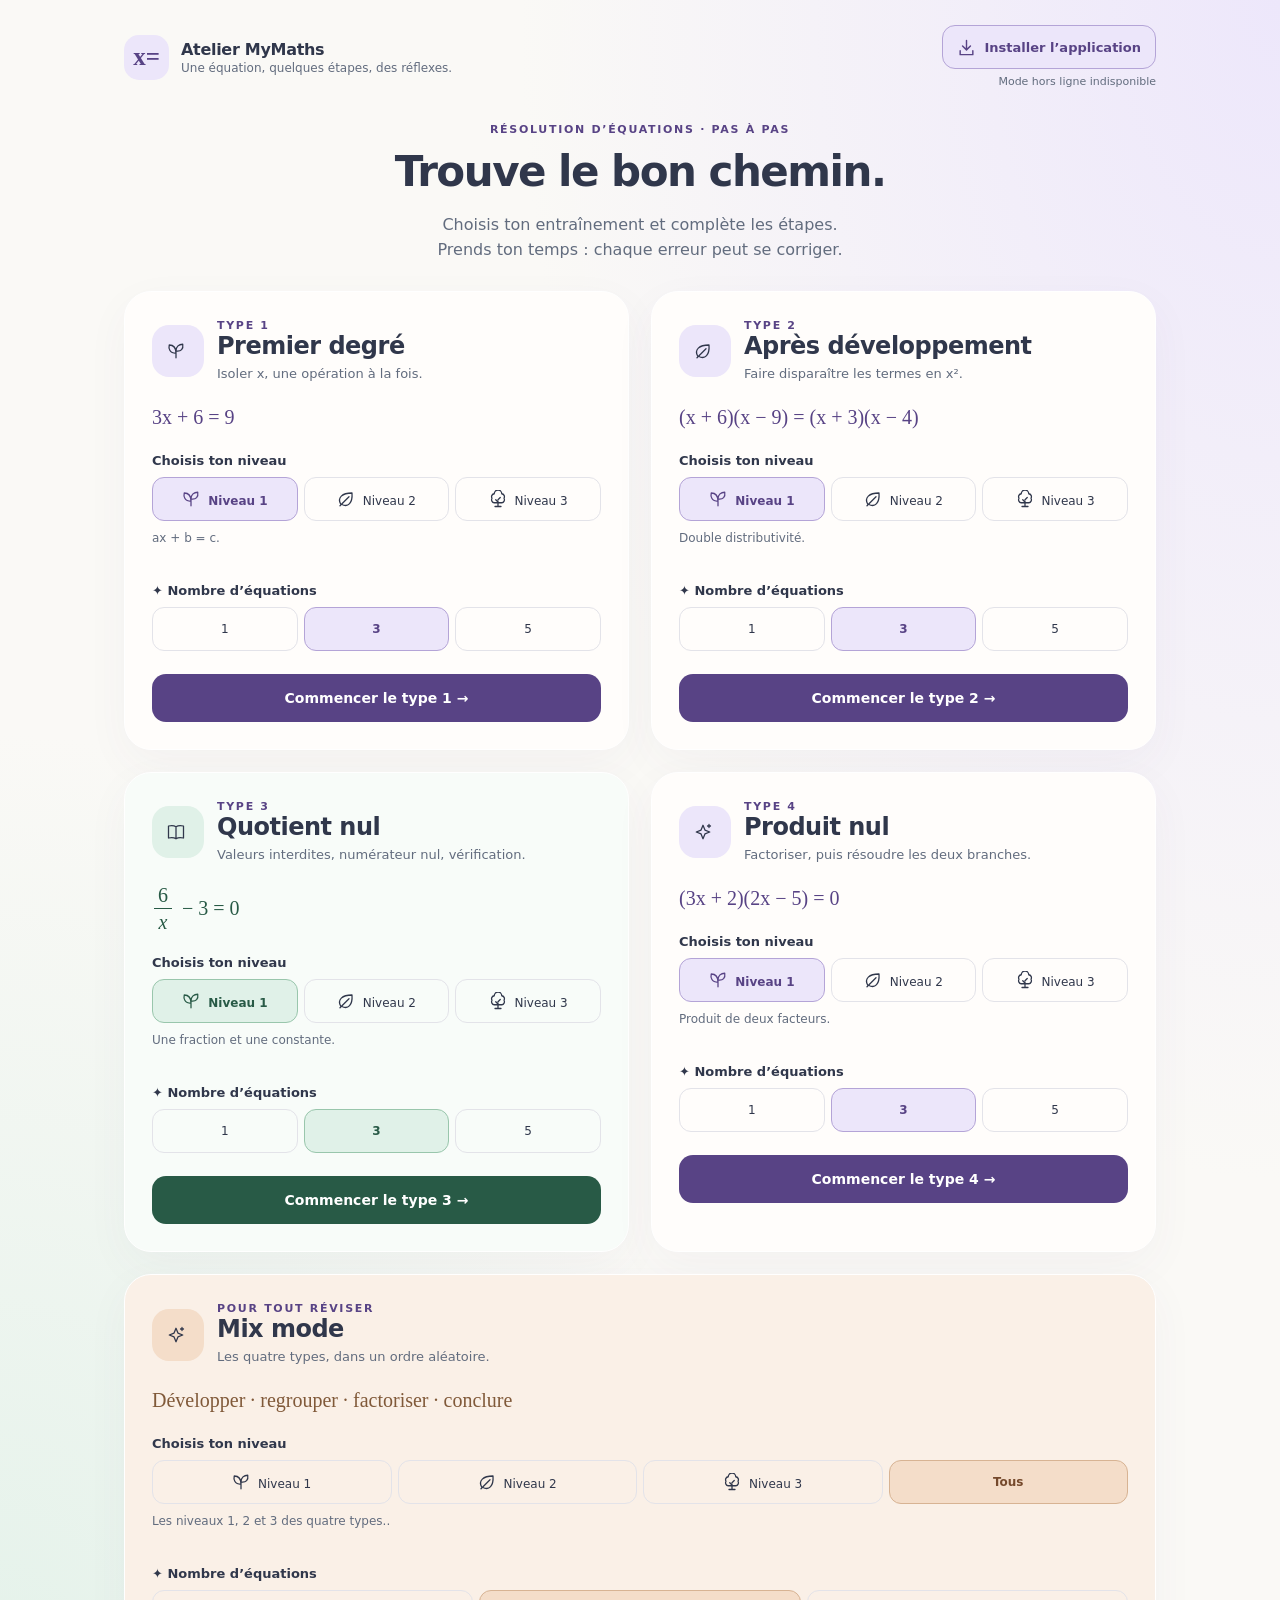
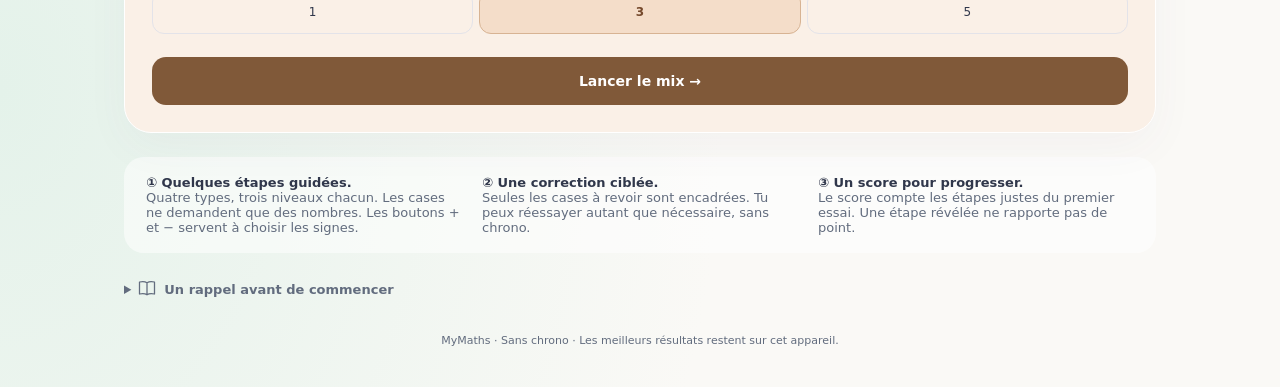
==== commit ce7d4910: "Rendre Équations installable avec un mode hors ligne isolé et des aides par appareil" ====
--- a/equations-entrainement.html
+++ b/equations-entrainement.html
@@ -1,252 +1 @@
-<!doctype html><html lang="fr"><head><meta charset="utf-8"><meta name="viewport" content="width=device-width,initial-scale=1,viewport-fit=cover"><meta name="theme-color" content="#f4f0fc"><title>Équations · Atelier MyMaths</title><style>
-:root{--ink:#30374b;--muted:#626c7e;--bg:#faf9f6;--lav:#ece6fa;--lavink:#584385;--mint:#e0f1e8;--mintink:#285a46;--peach:#fbe9dc;--line:#e3e3e9;--card:#fffdfb;--danger:#9b3947;--wrong:#ffe4df;--focus:#675197;--shadow:0 14px 45px #55516b0b;font-family:ui-rounded,"Segoe UI",system-ui,sans-serif;color:var(--ink)}
-*{box-sizing:border-box}body{margin:0;background:radial-gradient(ellipse at 100% 0%,#ede7fb 0%,transparent 42%),radial-gradient(ellipse at 0% 85%,#e4f2ea 0%,transparent 40%),var(--bg);min-height:100svh}button,input{font:inherit}button{cursor:pointer;color:inherit}button:disabled{cursor:default;opacity:.6}button:focus-visible,input:focus-visible,a:focus-visible,summary:focus-visible{outline:3px solid var(--focus);outline-offset:4px}[hidden]{display:none!important}button{touch-action:manipulation;-webkit-tap-highlight-color:transparent}a{color:var(--lavink)}.app{max-width:1080px;margin:auto;padding:25px 24px 40px}.brand{display:flex;align-items:center;gap:12px;margin-bottom:34px}.logo{width:45px;height:45px;background:var(--lav);color:var(--lavink);border-radius:15px;display:grid;place-items:center;font-family:Georgia,serif;font-weight:bold;font-size:25px}.brand-title{font-weight:750;letter-spacing:-.3px}.brand-sub{font-size:12px;color:var(--muted);margin-top:2px}.offline{margin-left:auto;font-size:12px;color:var(--mintink);background:var(--mint);padding:8px 12px;border-radius:30px}.hero{max-width:720px;margin:0 auto 28px;text-align:center}.eyebrow{text-transform:uppercase;letter-spacing:1.7px;font-size:11px;font-weight:800;color:var(--lavink)}h1{font-size:clamp(28px,4vw,42px);line-height:1.16;letter-spacing:-1.5px;margin:12px 0}p{line-height:1.55}.hero p{color:var(--muted);font-size:16px;margin-bottom:0}.cards{display:grid;grid-template-columns:1fr 1fr;gap:22px}.card{background:var(--card);border:1px solid #fff;border-radius:27px;padding:27px;box-shadow:var(--shadow)}.card.factor{background:#f8fcf9}.card-head{display:flex;gap:13px;align-items:center}.card-icon{font-size:25px;width:52px;height:52px;display:grid;place-items:center;border-radius:17px;background:var(--lav)}.factor .card-icon{background:var(--mint)}h2{margin:0;font-size:24px;letter-spacing:-.5px}.sub{font-size:13px;color:var(--muted);margin:4px 0 0}.sample{margin:19px 0 22px;color:var(--lavink);font:24px Georgia,serif;display:flex;gap:8px;align-items:center;flex-wrap:wrap}.factor .sample{color:var(--mintink)}fieldset{border:0;margin:20px 0 0;padding:0;min-width:0}legend{font-size:13px;font-weight:700;margin-bottom:9px;padding:0}.choices{display:flex;gap:6px}.choice{flex:1;background:transparent;border:1px solid var(--line);border-radius:12px;padding:11px 4px;min-height:44px;font-size:12px;white-space:nowrap}.choice[aria-pressed=true]{background:var(--lav);border-color:#b4a4d7;color:var(--lavink);font-weight:750}.factor .choice[aria-pressed=true]{background:var(--mint);border-color:#99c6ac;color:var(--mintink)}.level-desc{font-size:12px;min-height:34px;color:var(--muted);margin:8px 0 0}.primary,.secondary{border:0;border-radius:14px;padding:13px 19px;font-weight:700;min-height:48px;font-size:14px}.primary{background:var(--lavink);color:white}.factor .primary{background:var(--mintink)}.secondary{background:#efeff5;color:var(--ink);border:1px solid #e3e3eb}.start{width:100%;margin-top:23px}.rules{margin:24px 0 0;padding:18px 22px;background:#ffffff8c;border-radius:20px;font-size:13px;color:var(--muted)}.rules strong{color:var(--ink)}.rule-grid{display:grid;grid-template-columns:repeat(3,1fr);gap:20px}.memo{margin:18px auto 0;font-size:13px;color:var(--muted)}summary{cursor:pointer;min-height:38px;padding:8px 0;font-weight:600}.memo-content{display:flex;flex-wrap:wrap;gap:12px 24px;padding:10px 0}.memo-content .math{font-size:21px}.foot{margin-top:25px;text-align:center;color:var(--muted);font-size:11px}.toprow{display:flex;justify-content:space-between;align-items:center;gap:12px;margin:0 0 18px}.back{border:0;background:transparent;font-size:13px;padding:10px 0;color:var(--muted);min-height:44px}.session-heading{font-weight:700;font-size:15px}.session{max-width:860px;margin:auto}.exercise{background:var(--card);border:1px solid white;border-radius:27px 27px 0 0;box-shadow:var(--shadow);padding:22px 26px 18px}.ex-meta{display:flex;justify-content:space-between;align-items:center;gap:10px}.badge{border-radius:30px;padding:9px 13px;background:var(--lav);color:var(--lavink);font-size:13px;font-weight:700}.time{background:#ecf0f7;color:#44546e;white-space:nowrap;min-width:94px;text-align:center;font-variant-numeric:tabular-nums}.time.hurry{background:var(--peach);color:#815122}.question-count{text-align:center;color:var(--muted);font-size:12px;margin:16px 0 10px}.progress{height:5px;overflow:hidden;background:#efedf3;border-radius:10px;margin:10px 0 22px}.progress-bar{height:100%;background:#bba6df;border-radius:10px;transition:width .2s}.source{text-align:center;line-height:1.5;margin:0 0 18px;min-height:52px;font-size:clamp(31px,5vw,44px)}.math{font-family:"Cambria Math",Cambria,"Times New Roman",serif;letter-spacing:0;line-height:1.4}.math i{font-style:italic}.math sup{font-size:.58em;vertical-align:super}.fraction{display:inline-flex;flex-direction:column;vertical-align:middle;text-align:center;font-size:.77em;line-height:1.1;margin:0 .12em;transform:translateY(-.07em)}.fraction .num{border-bottom:1.2px solid currentColor;padding:0 .18em .08em}.fraction .den{padding:.08em .18em 0}.equation-label{text-align:center;font-size:12px;color:var(--muted);margin:0 0 8px}.answer-row{display:flex;flex-wrap:wrap;gap:7px;justify-content:center;align-items:center;min-height:80px;font-size:clamp(28px,5vw,39px)}.term{display:inline-flex;align-items:center;gap:5px;white-space:nowrap}.slot{width:92px;max-width:100%;height:57px;border:2px solid #d9d6e4;border-radius:12px;text-align:center;color:var(--ink);background:#fff;font:600 24px ui-rounded,"Segoe UI",system-ui,sans-serif;padding:6px 3px;transition:border .1s}.slot.active{border-color:var(--focus);box-shadow:0 0 0 3px #ede5fa}.slot.bad{border:3px solid var(--danger);background:var(--wrong);box-shadow:none}.slot.good{border-color:#649279;background:#eff8f0;color:#315a44;opacity:1}.slot:disabled{opacity:1}.sign{border:1px solid #d8d4e1;background:#f3eff8;border-radius:10px;width:43px;height:52px;font-size:28px;line-height:1}.sign.bad{border:3px solid var(--danger);background:var(--wrong)}.sign.good{border-color:#649279;background:#eff8f0;opacity:1}.factor-pair{display:flex;flex-wrap:wrap;gap:8px;justify-content:center;align-items:center}.factor-group{display:inline-flex;align-items:center;gap:4px}.factor-group .slot{width:77px}.factor-group .sign{width:39px}.active-hint{font-size:12px;text-align:center;min-height:18px;color:var(--muted);margin:14px 0 3px}.feedback{margin:12px 0 0;border-radius:14px;padding:12px 15px;background:#f1eff7;font-size:14px;line-height:1.45}.feedback.warning{background:var(--peach);color:#754923}.feedback.success{background:var(--mint);color:var(--mintink)}.feedback.error{background:#fce7e3;color:#7e343c}.feedback:empty{display:none}.feedback .math{font-size:23px;display:block;margin-top:7px;overflow-wrap:anywhere}.explanation{font-size:13px;color:var(--muted);margin-top:8px}.keypad-area{border:1px solid #fff;border-top:1px solid #e5e1ec;border-radius:0 0 27px 27px;background:#f0edf5;padding:16px 20px 20px;box-shadow:var(--shadow)}.keypad{display:grid;grid-template-columns:repeat(4,1fr);gap:7px;max-width:560px;margin:auto}.key{border:1px solid #e4dfeb;border-bottom-width:3px;border-radius:13px;background:#fffdfb;height:52px;font-size:23px;font-weight:600}.key.function{font-size:15px;background:#e5def0;color:var(--lavink)}.key:active{transform:translateY(1px);border-bottom-width:1px}.action-row{display:flex;gap:10px;max-width:560px;margin:12px auto 0}.action-row .primary{flex:1}.skip{font-size:12px;min-width:112px;padding:10px;border:0;background:transparent;color:var(--muted);border-radius:12px}.key-guide{text-align:center;font-size:11px;color:var(--muted);margin-top:10px}.practice-memo{padding:0 8px}.result{max-width:860px;margin:auto}.result-hero{text-align:center;background:var(--card);border-radius:27px;padding:30px;border:1px solid #fff;box-shadow:var(--shadow)}.result-emoji{font-size:34px;margin-bottom:10px}.result-title{font-size:28px;margin:0}.result-note{color:var(--muted);margin:8px auto 24px;max-width:520px}.stats{display:grid;grid-template-columns:repeat(3,1fr);gap:10px}.stat{background:#f2eef9;border-radius:18px;padding:17px 10px}.stat:nth-child(2){background:#e9f4ed}.stat:nth-child(3){background:#faeddf}.stat-value{font-size:31px;font-weight:800;letter-spacing:-1px;font-variant-numeric:tabular-nums}.stat-label{font-size:12px;color:var(--muted);margin:5px 0 0}.stat small{display:block;font-size:11px;color:var(--muted);margin-top:5px}.score-info{font-size:12px;color:var(--muted);margin:17px 0 0}.advice{background:#fffdfb;border-radius:21px;padding:22px;margin-top:16px;border:1px solid #fff}.advice h3{font-size:16px;margin:0 0 6px}.advice p{margin:0;font-size:14px;color:var(--muted)}.result-actions{display:flex;flex-wrap:wrap;justify-content:center;gap:10px;margin-top:22px}.review{margin-top:22px;padding:4px 18px;background:#fff9;border-radius:18px}.review-item{padding:15px 0;border-top:1px solid var(--line);font-size:13px}.review-item .math{font-size:23px;display:block;margin-top:8px;overflow-wrap:anywhere}.status-line{display:flex;justify-content:space-between;gap:12px}.record{font-size:12px;color:var(--muted);margin-top:16px}.sr-only{position:absolute;width:1px;height:1px;padding:0;margin:-1px;overflow:hidden;clip:rect(0,0,0,0);white-space:nowrap;border:0}dialog{max-width:400px;width:calc(100% - 32px);border:1px solid #fff;border-radius:22px;padding:25px;color:var(--ink);background:var(--card);box-shadow:0 24px 80px #24203540}dialog::backdrop{background:#30374b55}dialog p{font-size:14px;color:var(--muted)}dialog .action-row{flex-wrap:wrap}button:hover:not(:disabled){filter:brightness(.975)}@media(max-width:750px){.cards{grid-template-columns:1fr}.app{padding:20px 18px 30px}.brand{margin-bottom:25px}.hero h1{letter-spacing:-.8px}.rule-grid{grid-template-columns:1fr;gap:10px}.card{padding:23px}.offline{font-size:11px;padding:7px 9px}.stats{gap:7px}.stat-value{font-size:27px}.result-hero{padding:24px 15px}.source{font-size:34px}.exercise{padding:19px 19px 15px}.factor-group .slot{width:74px}.keypad-area{padding:13px 15px 16px}.choice{font-size:13px}}@media(max-width:380px){.app{padding:15px 10px 25px}.offline{display:none}.card{padding:20px 15px}.choices{gap:4px}.choice{font-size:11px}.exercise{padding:16px 11px}.source{font-size:30px}.slot{width:75px;height:54px;font-size:22px}.answer-row{gap:4px;font-size:30px}.sign{width:37px;height:48px;font-size:25px}.factor-group .slot{width:69px}.factor-group .sign{width:33px}.stats{grid-template-columns:1fr}.stat{padding:12px}.stat-value{font-size:29px}.stat-label{margin-top:1px}.ex-meta .badge{font-size:11px;padding:8px 10px}.result-actions{flex-direction:column}.result-actions button{width:100%}.key-guide{font-size:10px}}@media(prefers-reduced-motion:reduce){*{transition:none!important;scroll-behavior:auto!important}}
-.ico{display:inline-block;width:18px;height:18px;vertical-align:-3px;fill:none;stroke:currentColor;stroke-width:1.7;stroke-linecap:round;stroke-linejoin:round;margin-right:4px;flex-shrink:0}.result-emoji .ico{width:38px;height:38px;color:var(--lavink)}.power{white-space:nowrap}.choice{white-space:normal}.slot{min-width:0}
-.cards{grid-template-columns:repeat(2,minmax(0,1fr))}.card,.card-head>div{min-width:0}.card-icon{flex-shrink:0}.choice{min-width:0;overflow-wrap:anywhere}@media(max-width:750px){.cards{grid-template-columns:minmax(0,1fr)}}@media(max-width:380px){.card-head{gap:10px}.card-icon{width:40px;height:44px}.card-head h2{font-size:22px}}
-.binomial{display:inline-block;white-space:nowrap}.factor-pair{flex:1;min-width:0;max-width:calc(100% - 28px)}@media(max-width:750px){body[data-screen=practice] .brand{margin-bottom:8px}body[data-screen=practice] .brand-sub,body[data-screen=practice] .offline{display:none}body[data-screen=practice] .logo{width:36px;height:36px;border-radius:12px;font-size:23px}.toprow{margin-bottom:8px}.question-count{margin:10px 0 6px}.progress{margin:8px 0 12px}.exercise{padding-top:15px}.source{margin-bottom:12px;font-size:32px}.key{height:46px}.key-guide{font-size:10px}}
-.times{font-size:.72em;margin-right:2px}@media(max-width:380px){.factor-pair .slot{width:63px}.factor-pair .factor-group{gap:3px}}
-
-.cards{grid-template-columns:repeat(2,minmax(0,1fr))}.mix-card{grid-column:1/-1;background:#faf0e7}.mix-card .card-icon{background:#f4ddc9}.mix-card .choice[aria-pressed=true]{background:#f4ddc9;color:#75492c;border-color:#d7b393}.mix-card .primary{background:#805939}.mix-card .sample{color:#805939}.number-field{display:inline-flex;align-items:center;border:2px solid #d9d6e4;border-radius:12px;background:#fff;min-width:0;vertical-align:middle;overflow:hidden}.number-field.active{border-color:var(--focus);box-shadow:0 0 0 3px #ede5fa}.number-field.good{border-color:#649279;background:#eff8f0}.number-field .slot{border:0;box-shadow:none;background:transparent;border-radius:0;width:73px;height:53px;font-size:23px}.number-field .slot:focus-visible{outline:0}.number-field .sign{border:0;border-radius:0;width:37px;height:53px;min-width:37px;font-size:25px;background:#f3eff8}.number-field .sign.bad,.number-field .slot.bad{box-shadow:inset 0 0 0 2px var(--danger);background:var(--wrong);border:0}.number-field .sign.good,.number-field .slot.good{background:#eff8f0}.term{gap:4px}.step-expression{display:flex;flex-wrap:wrap;align-items:center;justify-content:center;gap:8px;font-size:34px;line-height:1.7;min-height:78px}.poly-side{display:flex;align-items:center;justify-content:center;flex-wrap:wrap;gap:5px}.side-label{font:12px ui-rounded,"Segoe UI",system-ui,sans-serif;color:var(--muted);margin-bottom:5px;text-align:center}.step-parts{display:grid;grid-template-columns:1fr 1fr;gap:18px}.side-box{background:#f5f2f9;border-radius:16px;padding:12px 8px}.stage-title{text-align:center;font-size:20px;line-height:1.3;margin:15px 0 6px}.stage-help{text-align:center;color:var(--muted);font-size:13px;margin:0 auto 16px;line-height:1.5;max-width:620px}.given{font-size:24px;text-align:center;margin:10px 0 15px;line-height:1.7}.stage-steps{display:flex;gap:6px;justify-content:center;flex-wrap:wrap;margin:12px 0}.stage-chip{font-size:11px;border-radius:20px;padding:7px 10px;background:#f0eef4;color:var(--muted)}.stage-chip.current{background:#ddd3ef;color:#4e387e;font-weight:750}.stage-chip.done{background:var(--mint);color:var(--mintink)}.active-hint{margin:12px 0 3px}.number-field .slot::placeholder{color:#777280}.product-answer{display:flex;flex-wrap:wrap;align-items:center;justify-content:center;gap:8px}.factor-group .number-field .slot{width:57px}.factor-group .number-field .sign{width:32px;min-width:32px}.solution-choices{display:flex;flex-wrap:wrap;gap:8px;justify-content:center;margin:0 0 15px}.solution-choice{min-height:44px;padding:10px 15px;border:1px solid #d7d0e3;border-radius:12px;background:#fff;font-size:13px}.solution-choice[aria-pressed=true]{background:var(--lav);border-color:var(--focus);color:var(--lavink);font-weight:700}.solution-choice.bad{outline:2px solid var(--danger);background:var(--wrong)}.solution-set{min-height:78px}.trail{margin-top:15px;background:#fff9;border-radius:16px;padding:1px 16px}.trail-item{padding:12px 0;border-top:1px solid var(--line);font-size:12px;color:var(--muted)}.trail-item:first-child{border-top:0}.trail-item .math{font-size:22px;color:var(--ink);margin-top:4px;display:block}.current-equation{font-size:clamp(27px,4.5vw,37px);margin:12px 0 6px;text-align:center;line-height:1.7}.stat:nth-child(3){background:#fbeedf}.mode-meta{font-size:12px;color:var(--muted);margin-top:10px}.review-step{border-left:2px solid #d8cfeb;padding-left:12px;margin:10px 0;font-size:12px}.review-step .math{font-size:21px}.step-count{font-size:12px;color:var(--muted);text-align:center}.key.function{font-size:16px}.back{min-height:44px}.practice-memo p{font-size:13px}.card p.sub{min-height:20px}.set-count{font-size:11px;text-align:center;color:var(--muted)}
-@media(max-width:800px){.step-parts{grid-template-columns:1fr}.side-box{padding:9px 7px}.stage-help{margin-bottom:12px}.source{font-size:30px}.current-equation{font-size:29px}.step-expression{font-size:29px}.number-field .slot{width:65px;font-size:21px}.number-field .sign{width:33px;min-width:33px}.stage-title{font-size:18px}.stage-chip{padding:5px 8px}}
-@media(max-width:750px){.cards{grid-template-columns:minmax(0,1fr)}.mix-card{grid-column:auto}.brand-sub{font-size:11px}.given{font-size:23px}.stage-help{font-size:12px}.stage-steps{gap:4px}.stage-expression{gap:5px}}
-@media(max-width:380px){.number-field .slot{width:56px;font-size:20px}.number-field .sign{width:30px;min-width:30px;height:50px}.number-field .slot{height:50px}.step-expression{font-size:27px}.poly-side{gap:3px}.factor-group .number-field .slot{width:48px}.factor-group .number-field .sign{width:28px;min-width:28px}.factor-group{gap:2px}.stage-chip{font-size:10px}.solution-choice{padding:9px 10px;font-size:12px}.given{font-size:21px}.current-equation{font-size:26px}}
-
-@media(max-width:750px){
-.keypad-area{position:sticky;bottom:0;z-index:10;padding:10px 12px 12px;box-shadow:0 -5px 20px #47325418;background:#f0edf5}
-.keypad{gap:5px}.key{height:44px}.action-row{margin-top:8px}.key-guide{display:none}
-.current-equation{position:sticky;top:0;z-index:9;background:var(--card);padding:5px 0;border-radius:12px;font-size:27px}
-.poly-side .number-field .slot{width:49px;font-size:20px}.poly-side .number-field .sign{width:27px;min-width:27px;font-size:24px}
-.poly-side{font-size:27px;gap:3px;min-height:56px}.side-box{padding:9px 6px}.step-parts{gap:10px}
-.stage-help{font-size:12px}.given{font-size:22px;margin:8px 0 12px}.stage-steps{margin:9px 0}.brand{margin-bottom:18px}
-}
-@media(max-width:380px){.poly-side .number-field .slot{width:42px;font-size:19px}.poly-side .number-field .sign{width:23px;min-width:23px;font-size:23px}.poly-side{font-size:26px}.current-equation{font-size:25px}}
-
-.resolution-history{margin:12px 0}.resolution-line{padding:11px 9px;border-bottom:1px solid var(--line);text-align:center}.resolution-line .math{font-size:25px;line-height:1.7;overflow-wrap:anywhere}.context-label{font:11px ui-rounded,"Segoe UI",system-ui,sans-serif;color:var(--muted);line-height:1.4;margin-bottom:5px}.current-equation{padding:10px 4px}.step-parts{grid-template-columns:minmax(0,1fr) 24px minmax(0,1fr);gap:10px;align-items:center}.equation-equals{font-size:34px;text-align:center;color:var(--lavink);line-height:1.1}.cross-member{display:flex;flex-wrap:wrap;align-items:center;justify-content:center;gap:8px;font-size:25px;line-height:1.8}.distribution-aid{margin:12px 0 16px;background:#edf3f5;border:1px solid #d4e1e8;border-radius:16px;padding:7px 12px}.distribution-aid summary{font-size:13px;color:#465d7f}.distribution-panels{display:grid;grid-template-columns:1fr 1fr;gap:12px;padding-top:8px}.distribution-panel{background:#fff9;border-radius:12px;padding:10px 8px;text-align:center}.product-diagram{width:100%;max-width:360px;height:auto;display:block;margin:auto}.cross-products{font-size:20px;display:flex;flex-wrap:wrap;justify-content:center;gap:6px}.product-blue{color:#556c99}.product-orange{color:#a06340}.distribution-panel p{font-size:12px;margin:7px 0 0;color:var(--muted)}
-@media(max-width:800px){.step-parts{grid-template-columns:minmax(0,1fr);gap:7px}.equation-equals{font-size:29px}.distribution-panels{grid-template-columns:1fr}.resolution-line .math{font-size:23px}}
-@media(max-width:380px){.current-equation{font-size:23px}.resolution-line .math{font-size:22px}.cross-member{font-size:22px}.cross-products{font-size:19px}.distribution-aid{padding:6px 9px}.distribution-aid summary{font-size:12px}}
-
-.expression-field{display:block;width:100%;min-width:0}.number-field .expression-slot{width:100%;height:59px;font:24px "Cambria Math",Cambria,Georgia,serif;padding:9px 7px;letter-spacing:0}.expression-slot::placeholder{font:13px ui-rounded,"Segoe UI",sans-serif}.identity-entry{display:grid;grid-template-columns:minmax(0,1fr) 24px minmax(0,1fr);gap:10px;align-items:center}.identity-factor{min-width:0}.unreduced-factor{display:flex;align-items:center;gap:5px;font-size:33px}.identity-times{text-align:center;font-size:27px}.identity-zero{grid-column:1/-1;text-align:center;font-size:29px}.algebra-keys{display:grid;grid-template-columns:repeat(5,1fr);max-width:560px;gap:7px;margin:0 auto 8px}.algebra-keys .key{height:43px;font-size:22px}.combine-numerator{display:inline-flex;align-items:center;gap:9px;font-size:31px}.combine-numerator .number-field{font-size:24px}.combine-numerator .slot{width:70px}.identity-rule{font-size:23px;line-height:1.8;margin:8px 0}.identity-method strong{font-size:13px;color:#465d7f}.double-product{border:1px solid #c4d5e7;background:#edf2fa;border-radius:12px;padding:9px;margin-top:11px}.double-product .math{font-size:24px}.identity-method>.math{font-size:23px}.identity-method p{line-height:1.6}.identity-method .side-label{margin-bottom:8px}
-@media(max-width:750px){.identity-entry{grid-template-columns:minmax(0,1fr);gap:7px}.identity-zero{grid-column:auto}.number-field .expression-slot{font-size:23px;height:52px}.algebra-keys{gap:5px;margin-bottom:6px}.algebra-keys .key{height:36px}.identity-rule{font-size:22px}.combine-numerator{font-size:29px}.identity-method>.math{font-size:22px}.double-product .math{font-size:23px}}
-@media(max-width:380px){.expression-slot::placeholder{font-size:11px}.number-field .expression-slot{font-size:21px}.algebra-keys .key{height:32px}.keypad-area:has(.algebra-keys:not([hidden])) .keypad .key{height:38px}.identity-rule{font-size:20px}.identity-method>.math{font-size:20px}.double-product .math{font-size:21px}}
-
-:root{--math-size:30px;--math-font:"Cambria Math",Cambria,"STIX Two Math","Times New Roman",serif}
-.math,.math i,.math input{font-family:var(--math-font);font-weight:400}.math i{font-style:italic}
-#source,.resolution-line>.math,#given,#answer,.step-expression,.poly-side,.solution-set,.review-item>.math,.review-step>.math,.feedback .math,.given,.current-equation{font-size:var(--math-size);line-height:1.5}
-.resolution-line>.math,#source{padding:8px 0}.math .fraction{font-size:1em;transform:none;margin:0 .12em;line-height:1.12}.fraction .num,.fraction .den{font-size:1em}.math sup{font-size:.6em}
-#answer .number-field .slot,#answer .number-field .sign{font-family:var(--math-font);font-size:var(--math-size);font-weight:400}.solution-choice{font-family:ui-rounded,"Segoe UI",system-ui,sans-serif}
-.identity-letter{color:#a43f4b;font-style:italic}.identity-map,.identity-substitution,.identity-rule,.identity-method>.math,.double-product .math,.cross-products{font-size:var(--math-size);line-height:1.5}
-.identity-map{margin-bottom:12px}.identity-substitution{display:flex;justify-content:center;align-items:center;flex-wrap:wrap;gap:4px;font-size:var(--math-size)}
-.identity-method>.math,.identity-rule,.double-product .math{font-size:var(--math-size)}
-.underbraced{display:inline-flex;flex-direction:column;align-items:stretch;vertical-align:top;max-width:100%;gap:0}.brace-body{display:flex;justify-content:center}.brace-line{width:100%;height:16px;color:#8f4652;flex:none}.brace-label{font-size:var(--math-size);line-height:1.2;text-align:center}.product-answer{gap:5px;align-items:flex-start}.product-zero{align-self:center}
-.branch-rows{display:grid;grid-template-columns:max-content 32px max-content;justify-content:center;align-items:center;gap:12px 10px;max-width:100%;font-size:var(--math-size)}.branch-start{text-align:right;white-space:nowrap}.branch-equiv{text-align:center}.branch-result{display:flex;align-items:center;gap:7px;white-space:nowrap}.branch-or{grid-column:1/-1;text-align:center;font:13px ui-rounded,"Segoe UI",system-ui,sans-serif;color:var(--muted);line-height:1.4}.branch-history{text-align:center;line-height:1.6}.branch-history .branch-or{margin:5px 0}
-.final-equivalence{display:flex;flex-direction:column;align-items:center;gap:14px;font-size:var(--math-size);line-height:1.6;padding:15px 0 8px;text-align:center}.final-equation{max-width:100%}.final-set{display:flex;align-items:center;justify-content:center;flex-wrap:wrap;gap:10px}.equiv-symbol{color:var(--lavink)}
-#answer .factor-group .number-field .slot{width:58px}#answer .number-field .slot{padding:6px 5px}.factor-group{gap:3px}.poly-side{gap:4px}.combine-numerator{font-size:var(--math-size)}
-@media(max-width:800px){:root{--math-size:27px}.branch-rows{gap:10px 7px;grid-template-columns:max-content 25px max-content}.branch-rows .number-field .slot{width:49px!important}.branch-rows .number-field .sign{width:27px;min-width:27px}.identity-substitution{font-size:var(--math-size)}}
-@media(max-width:750px){:root{--math-size:26px}#answer .poly-side .number-field .slot{width:51px}#answer .factor-group .number-field .slot{width:51px}.identity-rule,.identity-method>.math,.double-product .math{font-size:var(--math-size)}.current-equation{padding:7px 0}.product-answer{gap:6px}.branch-rows{font-size:var(--math-size)}.final-equivalence{gap:12px}.brace-line{height:13px}}
-@media(max-width:380px){:root{--math-size:24px}.branch-rows{grid-template-columns:1fr;justify-items:center;gap:5px}.branch-start{text-align:center}.branch-equiv{display:none}.branch-result::before{content:'⇔';color:var(--lavink);margin-right:3px}.branch-or{margin:7px 0}.identity-map{line-height:1.7}.identity-substitution{font-size:var(--math-size)}#answer .poly-side .number-field .slot{width:45px}#answer .factor-group .number-field .slot{width:47px}.given{overflow-wrap:anywhere}.product-answer .factor-group{gap:1px}.factor-group .number-field .sign{width:25px;min-width:25px}}
-
-.identity-map{display:flex;flex-wrap:wrap;justify-content:center;gap:8px 20px}.solution-value{display:inline-block;max-width:100%}
-
-.numerator-equation{text-align:center;margin:8px 0 12px}.numerator-equation .equiv-symbol{margin-left:10px}.excluded-note{font-size:14px;line-height:1.5;color:#70492d;background:var(--peach);border-radius:12px;padding:10px 14px;margin:0}.excluded-note .fraction{font-family:var(--math-font);font-size:19px}.brace-caption{font:12px ui-rounded,"Segoe UI",system-ui,sans-serif;color:var(--muted)}
-.domain-rows{display:flex;flex-direction:column;align-items:center;gap:18px;margin:15px 0}.domain-row{display:grid;grid-template-columns:max-content 26px max-content;gap:10px;align-items:center}.domain-equation{text-align:right;white-space:nowrap}.domain-result{display:flex;align-items:center;gap:6px;white-space:nowrap}.domain-arrow{color:var(--lavink);text-align:center}.domain-notice{background:var(--peach);border-radius:10px;padding:6px 10px;margin:6px 0 0;line-height:1.3;font-size:12px;color:#70492d}.domain-notice .math{font-size:19px}.domain-label{font:12px ui-rounded,"Segoe UI",system-ui,sans-serif}.quotient-answer{gap:9px}.quotient-answer>.fraction{max-width:100%;margin:0}.quotient-answer .den{padding-top:7px}.distribution-reminder{grid-column:1/-1;text-align:center;font-size:13px;color:var(--muted)}
-@media(max-width:750px){.domain-row{gap:6px;grid-template-columns:max-content 21px max-content}.domain-result .number-field .slot{width:58px}.domain-notice{padding:5px 7px}.mix-card fieldset:first-of-type .choices{display:grid;grid-template-columns:repeat(2,1fr)}}
-@media(max-width:380px){.domain-row{grid-template-columns:max-content max-content;gap:5px}.domain-equation{grid-column:1/-1;text-align:center}.domain-arrow{justify-self:end}.domain-result{justify-self:start}.domain-rows{gap:16px}.domain-notice .math{font-size:18px}}
-.equation-tail{display:inline-block;white-space:nowrap}@media(max-width:750px) and (max-height:650px){.keypad-area{padding:8px 10px}.keypad{gap:4px}.key{height:40px}.action-row{margin-top:6px}.action-row .primary{min-height:44px;padding:10px 12px}}
-@media(max-width:750px) and (max-height:650px){.current-equation:has(.domain-notice) .reference-equation{white-space:nowrap;overflow-x:auto;max-width:100%;padding-bottom:3px;scrollbar-width:thin}}
-@media(max-width:750px) and (max-height:650px){.current-equation:has(.domain-notice) .reference-equation:has(>.reference-lhs){display:flex;align-items:center;gap:8px;white-space:normal;overflow:visible}.current-equation:has(.domain-notice) .reference-lhs{display:block;min-width:0;flex:1;overflow-x:auto;white-space:nowrap;scrollbar-width:thin;padding-bottom:3px}.reference-equation>.equation-tail{flex-shrink:0}}
-</style></head><body>
-<svg width="0" height="0" aria-hidden="true" style="position:absolute;overflow:hidden"><defs>
-<symbol id="icon-sprout" viewBox="0 0 24 24"><path d="M12 21V12M12 15C3 15 2 8 3 4c6 0 9 4 9 11ZM12 12c0-6 4-9 9-9 1 6-2 10-9 9Z"/></symbol>
-<symbol id="icon-leaf" viewBox="0 0 24 24"><path d="M5 19c-5-9 2-15 15-15 1 13-5 20-14 15ZM4 21 16 9"/></symbol>
-<symbol id="icon-tree" viewBox="0 0 24 24"><path d="M12 22v-7M8 22h8M7 17a4 4 0 0 1-3-6 4 4 0 0 1 3-6 5 5 0 0 1 10 0 4 4 0 0 1 3 6 4 4 0 0 1-3 6H7ZM12 16l-3-3M12 13l3-3"/></symbol>
-<symbol id="icon-sparkle" viewBox="0 0 24 24"><path d="m12 3 2.6 6.4L21 12l-6.4 2.6L12 21l-2.6-6.4L3 12l6.4-2.6ZM20 2v4M18 4h4"/></symbol>
-<symbol id="icon-timer" viewBox="0 0 24 24"><circle cx="12" cy="14" r="8"/><path d="M12 6V3M9 2h6M18 7l2-2M12 10v5l3 2"/></symbol>
-<symbol id="icon-book" viewBox="0 0 24 24"><path d="M12 5c-3-2-6-2-10-1v16c4-1 7-1 10 1 3-2 6-2 10-1V4c-4-1-7-1-10 1ZM12 5v16"/></symbol>
-</defs></svg>
-<main class="app">
-<header class="brand"><div class="logo" aria-hidden="true">x=</div><div><div class="brand-title">Atelier MyMaths</div><div class="brand-sub">Une équation, quelques étapes, des réflexes.</div></div><div class="offline">✦ Utilisable hors ligne</div></header>
-<section id="home" aria-labelledby="title"><div class="hero"><div class="eyebrow">Résolution d’équations · Pas à pas</div><h1 id="title">Trouve le bon chemin.</h1><p>Choisis ton entraînement et complète les étapes.<br>Prends ton temps : chaque erreur peut se corriger.</p></div><div class="cards" id="cards"></div><div class="rules"><div class="rule-grid"><div><strong>① Quelques étapes guidées.</strong><br>Quatre types, trois niveaux chacun. Les cases ne demandent que des nombres. Les boutons + et − servent à choisir les signes.</div><div><strong>② Une correction ciblée.</strong><br>Seules les cases à revoir sont encadrées. Tu peux réessayer autant que nécessaire, sans chrono.</div><div><strong>③ Un score pour progresser.</strong><br>Le score compte les étapes justes du premier essai. Une étape révélée ne rapporte pas de point.</div></div></div><details class="memo"><summary><svg class="ico" aria-hidden="true"><use href="#icon-book"></use></svg> Un rappel avant de commencer</summary><div class="practice-memo"><p>Pour conserver une équation équivalente, on effectue la même opération sur les deux membres. On développe, on regroupe, puis on divise par un coefficient <strong>non nul</strong>.</p><p>Un produit est nul si au moins l’un de ses facteurs est nul. Après factorisation, on résout chacune des équations obtenues.</p><div class="memo-content math"><span>(a + b)² = a² + 2ab + b²</span><span>(a − b)² = a² − 2ab + b²</span><span>a² − b² = (a − b)(a + b)</span></div></div></details></section>
-<section id="practice" class="session" hidden aria-label="Entraînement en cours"><div class="toprow"><button class="back" id="back">← Réglages</button><div class="session-heading" id="sessionHeading"></div></div><div class="exercise"><div class="ex-meta"><span class="badge" id="levelBadge"></span><span class="badge time" id="equationBadge"></span></div><div class="progress" id="progress" role="progressbar" aria-label="Avancement de la série" aria-valuemin="0" aria-valuemax="100"><div class="progress-bar" id="progressBar"></div></div><div id="resolutionHistory" class="resolution-history" hidden></div><div class="current-equation math" id="source"></div><div class="stage-steps" id="stageSteps"></div><h2 class="stage-title" id="stageTitle"></h2><p class="stage-help" id="stageHelp"></p><div id="given" class="given math" hidden></div><details id="distributivityAid" class="distribution-aid" hidden><summary>↗ ↘ Voir les deux produits qui donnent le terme en x</summary><div id="distributionPanels" class="distribution-panels"></div></details><div id="answer" class="math"></div><div class="active-hint" id="activeHint"></div><div class="feedback" id="feedback" aria-live="polite" aria-atomic="true"></div></div><div class="keypad-area"><div class="algebra-keys" id="algebraKeys" hidden><button class="key function" data-algebra="x">x</button><button class="key function" data-algebra="+">+</button><button class="key function" data-algebra="-">−</button><button class="key function" data-algebra="(">(</button><button class="key function" data-algebra=")">)</button></div><div class="keypad" id="keypad" aria-label="Clavier numérique"></div><div class="action-row"><button class="skip" id="reveal">Voir cette étape</button><button class="primary" id="validate">Vérifier l’étape ↵</button></div><div class="key-guide" id="keyGuide">± change le signe · a/b insère « / » · ↔ change de case · saisie au clavier également possible</div></div><details class="memo practice-memo"><summary><svg class="ico" aria-hidden="true"><use href="#icon-book"></use></svg> Besoin d’un rappel ?</summary><p>Développe avant de regrouper. Soustrais la même quantité aux deux membres. Divise uniquement par un coefficient non nul.</p><p class="math">ab = 0 ⇔ a = 0 ou b = 0<br>a² − b² = (a − b)(a + b)</p><p>Un quotient est nul si son numérateur est nul et son dénominateur non nul. Détermine les valeurs interdites avant de transformer l’équation, puis écarte-les des solutions.</p><p><strong>0x = 0</strong> : tous les réels conviennent.<br><strong>0x = un nombre non nul</strong> : aucune solution.</p></details></section>
-<section id="results" class="result" hidden aria-labelledby="resultTitle"><div class="result-hero"><div class="result-emoji" id="resultEmoji"></div><h2 class="result-title" id="resultTitle" tabindex="-1"></h2><p class="result-note" id="resultNote"></p><div class="stats" id="stats"></div><p class="score-info" id="scoreInfo"></p><div class="record" id="record"></div><div class="result-actions"><button class="primary" id="again">↻ Nouvelle série</button><button class="secondary" id="adapt" hidden></button><button class="secondary" id="settings">Changer les réglages</button></div></div><div class="advice" id="advice"></div><details class="review"><summary>Relire la résolution des équations</summary><div id="reviewList"></div></details></section>
-<footer class="foot">MyMaths · Sans chrono · Les meilleurs résultats restent sur cet appareil.</footer></main>
-<dialog id="quitDialog"><h2>Revenir aux réglages ?</h2><p>La série en cours sera abandonnée. Tu pourras en lancer une nouvelle.</p><div class="action-row"><button class="secondary" id="keepGoing">Continuer</button><button class="primary" id="quit">Revenir</button></div></dialog>
-<script>
-'use strict';
-const $=id=>document.getElementById(id);
-const icon=name=>'<svg class="ico" aria-hidden="true"><use href="#icon-'+name+'"></use></svg>';
-const gcd=(a,b)=>{a=a<0n?-a:a;b=b<0n?-b:b;while(b)[a,b]=[b,a%b];return a||1n;};
-function R(n,d=1){n=BigInt(n);d=BigInt(d);if(!d)throw Error('Dénominateur nul');if(d<0n){n=-n;d=-d;}let g=gcd(n,d);return{n:n/g,d:d/g};}
-const Z=R(0),ONE=R(1),add=(a,b)=>R(a.n*b.d+b.n*a.d,a.d*b.d),mul=(a,b)=>R(a.n*b.n,a.d*b.d),neg=a=>R(-a.n,a.d),sub=(a,b)=>add(a,neg(b)),div=(a,b)=>R(a.n*b.d,a.d*b.n),eq=(a,b)=>a.n===b.n&&a.d===b.d,abs=a=>a.n<0n?neg(a):a;
-const textR=r=>r.d===1n?String(r.n):r.n+'/'+r.d;
-function parse(s){s=s.trim().replace(/\s/g,'').replace(',','.').replace('÷','/');if(s.length>20)return null;let m;if((m=s.match(/^([+-]?\d+)\/(\d+)$/)))return BigInt(m[2])?R(m[1],m[2]):null;if((m=s.match(/^([+-]?)(\d*)(?:\.(\d*))?$/))&&(m[2]||m[3]))return R(BigInt((m[1]==='-'?'-':'')+(m[2]||'0')+(m[3]||'')),10n**BigInt((m[3]||'').length));return null;}
-function frac(top,bottom,label){return '<span class="fraction"'+(label?' role="img" aria-label="'+label+'"':'')+'><span class="num">'+top+'</span><span class="den">'+bottom+'</span></span>';}
-function mathR(r){let sign=r.n<0n?'−':'';return sign+(r.d===1n?String(abs(r).n):frac(String(abs(r).n),String(r.d),abs(r).n+' sur '+r.d));}
-function mono(r,p){return(eq(r,ONE)?'':mathR(r))+'<i>x</i>'+(p===2?'<sup>2</sup>':'');}
-function polynomial(p){let out='';for(let i=0;i<3;i++){let c=p[i];if(c.n===0n)continue;out+=(out?(c.n<0n?' − ':' + '):(c.n<0n?'−':''))+(i===2?mathR(abs(c)):mono(abs(c),2-i));}return out||'0';}
-const sum=(left,right)=>({kind:'sum',left,right});
-const lin=(a,b)=>({kind:'linear',a:R(a),b:R(b)}),product=(p,q)=>({kind:'product',factors:[p,q]}),squared=p=>({kind:'square',inner:p}),scaled=(k,inner)=>({kind:'scaled',k:R(k),inner}),fraction=(numer,m)=>({kind:'fraction',numer,den:R(m)}),difference=(left,right)=>({kind:'difference',left,right});
-const pAdd=(p,q)=>p.map((a,i)=>add(a,q[i])),pSub=(p,q)=>p.map((a,i)=>sub(a,q[i])),pScale=(p,k)=>p.map(c=>mul(c,k));
-function pTimes(p,q){return[mul(p[1],q[1]),add(mul(p[1],q[2]),mul(p[2],q[1])),mul(p[2],q[2])];}
-function expand(e){switch(e.kind){case'linear':return[Z,e.a,e.b];case'offsetFraction':return[Z,div(ONE,e.den),e.offset];case'product':return pTimes(expand(e.factors[0]),expand(e.factors[1]));case'square':{let p=expand(e.inner);return pTimes(p,p);}case'scaled':return pScale(expand(e.inner),e.k);case'fraction':return pScale(expand(e.numer),div(ONE,e.den));case'sum':return pAdd(expand(e.left),expand(e.right));case'difference':return pSub(expand(e.left),expand(e.right));}}
-function render(e){switch(e.kind){case'linear':return polynomial([Z,e.a,e.b]);case'offsetFraction':return frac('<i>x</i>',mathR(e.den))+(e.offset.n===0n?'':(e.offset.n<0n?' − ':' + ')+mathR(abs(e.offset)));case'product':return '<span class="binomial">('+render(e.factors[0])+')</span><span class="binomial">('+render(e.factors[1])+')</span>';case'square':return'<span class="binomial">('+render(e.inner)+')<sup>2</sup></span>';case'scaled':if(eq(e.k,ONE))return render(e.inner);return (eq(e.k,neg(ONE))?'−':mathR(e.k))+(e.inner.kind==='linear'?'<span class="binomial">('+render(e.inner)+')</span>':e.inner.kind==='difference'?'['+render(e.inner)+']':render(e.inner));case'fraction':return frac(render(e.numer),mathR(e.den));case'rationalSum':return renderRational(e);case'sum':return render(e.left)+' + '+render(e.right);case'difference':return render(e.left)+' − '+render(e.right);}}
-const int=(lo,hi)=>lo+Math.floor(Math.random()*(hi-lo+1)),pick=a=>a[int(0,a.length-1)],signed=(max=8)=>pick([-1,1])*int(1,max),shuffle=a=>{a=[...a];for(let i=a.length-1;i>0;i--){let j=int(0,i);[a[i],a[j]]=[a[j],a[i]];}return a;};
-const uniqueRoots=roots=>roots.filter((r,i)=>!roots.slice(0,i).some(x=>eq(x,r))).sort((a,b)=>a.n*b.d<b.n*a.d?-1:a.n*b.d>b.n*a.d?1:0);
-
-function linearText(e){let a=e.a,b=e.b;return (a.n===0n?'':(eq(a,ONE)?'x':eq(a,neg(ONE))?'-x':textR(a)+'x'))+(b.n===0n?'':((b.n>0n&&a.n!==0n?'+':'')+textR(b)))||(a.n===0n?'0':'');}
-const samePoly=(a,b)=>a.every((c,i)=>eq(c,b[i]));
-function parseAlgebra(raw){try{
- const str=raw.replace(/\s/g,'').replace(/[−–]/g,'-').replace(/[×·]/g,'*').replace(/,/g,'.').toLowerCase();if(!str||str.length>100||/[^0-9.x()+*/-]/.test(str))return null;let i=0;
- const node=(op,left,right,p)=>({op,left,right,p});
- const times=(p,q)=>{let out=[Z,Z,Z];for(let a=0;a<3;a++)for(let b=0;b<3;b++){let degree=4-a-b,c=mul(p[a],q[b]);if(degree>2){if(c.n)throw Error();}else out[2-degree]=add(out[2-degree],c);}return out;};
- function atom(){if(str[i]==='+'){i++;return atom();}if(str[i]==='-'){i++;let t=atom();return node('neg',t,null,t.p.map(neg));}if(str[i]==='('){i++;let t=sum();if(str[i++]!==')')throw Error();return t;}if(str[i]==='x'){i++;return node('x',null,null,[Z,ONE,Z]);}let m=str.slice(i).match(/^(?:\d+(?:\.\d*)?|\.\d+)/);if(!m)throw Error();i+=m[0].length;let r=parse(m[0]);if(!r)throw Error();return node('num',null,null,[Z,Z,r]);}
- function term(){let t=atom();while(i<str.length){let op=str[i],implicit=op==='x'||op==='('||/[0-9.]/.test(op);if(op!=='*'&&op!=='/'&&!implicit)break;if(!implicit)i++;else op='*';let u=atom();if(op==='/'){if(u.p[0].n||u.p[1].n||u.p[2].n===0n)throw Error();t=node('/',t,u,t.p.map(c=>div(c,u.p[2])));}else t=node('*',t,u,times(t.p,u.p));}return t;}
- function sum(){let t=term();while(str[i]==='+'||str[i]==='-'){let op=str[i++],u=term();t=node(op,t,u,op==='+'?pAdd(t.p,u.p):pSub(t.p,u.p));}return t;}
- const t=sum();return i===str.length?t:null;
- }catch{return null;}}
-function identityAssessment(stage,q,values){let A=expand(q.exprL.left.inner),B=expand(q.exprL.right.inner),u=parseAlgebra(values.u),v=parseAlgebra(values.v);let isDiff=t=>t&&t.op==='-'&&samePoly(t.left.p,A)&&samePoly(t.right.p,B),isSum=t=>t&&t.op==='+'&&((samePoly(t.left.p,A)&&samePoly(t.right.p,B))||(samePoly(t.left.p,B)&&samePoly(t.right.p,A)));let straight=[!!isDiff(u),!!isSum(v)],swapped=[!!isSum(u),!!isDiff(v)],checks=swapped.filter(Boolean).length>straight.filter(Boolean).length?swapped:straight;return{ok:checks.every(Boolean),checks,targets:stage.targets};}
-function algebraHTML(text){text=text.replace(/\s/g,'').replace(/[−–]/g,'-').replace(/([+-])/g,' $1 ').replace(/\(\s*([+-])\s*/g,'($1').replace(/^\s*([+-])\s+/,'$1').trim();return text.replace(/[&<>"']/g,c=>({'&':'&amp;','<':'&lt;','>':'&gt;','"':'&quot;',"'":'&#39;'}[c])).replace(/x/gi,'<i>x</i>').replace(/-/g,'−').replace(/\*/g,' × ');}
-
-function renderRational(e){let out=frac(render(e.terms[0].numer),render(e.terms[0].denom));if(e.terms.length===2)out+=(e.sign===-1?' − ':' + ')+frac(render(e.terms[1].numer),render(e.terms[1].denom));if(e.offset?.n)out+=(e.offset.n<0n?' − ':' + ')+mathR(abs(e.offset));return out;}
-function completeQuestion(q){
- if(q.exprL.kind==='rationalSum'){
-  let e=q.exprL,t=e.terms;q.rational=true;q.forbidden=uniqueRoots(t.map(t=>div(neg(t.denom.b),t.denom.a)));q.denominators=t.map(t=>t.denom);
-  if(t.length===1){q.numeratorExpr=sum(t[0].numer,scaled(e.offset.n,t[0].denom));q.denominatorExpr=t[0].denom;}
-  else{let left=product(t[0].numer,t[1].denom),right=product(t[1].numer,t[0].denom);q.numeratorExpr=e.sign===-1?difference(left,right):sum(left,right);q.denominatorExpr=product(t[0].denom,t[1].denom);}
-  q.left=expand(q.numeratorExpr);q.right=[Z,Z,Z];q.workL=q.left;q.workR=q.right;if(q.left[0].n)throw Error('Le numérateur doit être affine');
- }else{
-  q.left=expand(q.exprL);q.right=expand(q.exprR);
-  if(q.fractionEquation&&q.exprL.kind==='offsetFraction'){let a=q.exprL.den,b=q.exprR.den;q.combinedL=fraction(lin(1,mul(a,q.exprL.offset).n),a.n);q.combinedR=fraction(lin(1,mul(b,q.exprR.offset).n),b.n);q.multiplier=mul(a,b);q.prepL=scaled(b.n,q.combinedL.numer);q.prepR=scaled(a.n,q.combinedR.numer);}
-  if(q.fractionEquation&&q.exprL.kind==='fraction'){q.multiplier=mul(q.exprL.den,q.exprR.den);q.prepL=scaled(q.exprR.den.n,q.exprL.numer);q.prepR=scaled(q.exprL.den.n,q.exprR.numer);}
-  q.workL=pScale(q.left,q.multiplier||ONE);q.workR=pScale(q.right,q.multiplier||ONE);
- }
- q.A=sub(q.workL[1],q.workR[1]);q.B=sub(q.workR[2],q.workL[2]);q.source=render(q.exprL)+(q.rational||q.type===4?' <span class="equation-tail">= 0</span>':' = '+render(q.exprR));
- if(q.type===4){q.roots=uniqueRoots([div(neg(q.factors[1]),q.factors[0]),div(neg(q.factors[3]),q.factors[2])]);q.solutionKind=q.roots.length===2?'two':'one';}
- else if(q.A.n===0n){q.solutionKind=q.B.n===0n?'all':'none';q.roots=[];}
- else{q.roots=[div(q.B,q.A)];q.candidateRoots=[...q.roots];if(q.rational)q.roots=q.roots.filter(r=>!q.forbidden.some(v=>eq(r,v)));q.solutionKind=q.roots.length?'one':'none';}
- return q;
-}
-function generate(type,level){
- let q={type,level};
- if(type===1){
-  if(level===1){q.exprL=lin(int(1,8)*pick([1,1,1,-1]),int(-12,12));q.exprR=lin(0,int(-15,15));q.needsExpansion=false;}
-  else if(level===3){let a=pick([-1,1])*int(2,10),b;do b=pick([-1,1])*int(2,10);while(a===b);q.fractionEquation=true;q.needsExpansion=true;
-   if(Math.random()<.5){q.exprL={kind:'offsetFraction',den:R(a),offset:R(signed(10))};q.exprR={kind:'offsetFraction',den:R(b),offset:R(signed(10))};}
-   else{q.exprL=fraction(lin(signed(5),signed(10)),a);q.exprR=fraction(lin(signed(5),signed(10)),b);}
-  }else if(Math.random()<.5){let a=signed(8),b=int(-12,12),c=signed(8),d=int(-12,12);if(Math.random()<.08){c=a;d=Math.random()<.5?b:b+signed(4);}q.exprL=lin(a,b);q.exprR=lin(c,d);q.needsExpansion=false;}
-  else{q.exprL=scaled(signed(5),lin(pick([1,1,2,3]),signed(8)));q.exprR=scaled(signed(5),lin(pick([1,1,2,3]),signed(8)));q.needsExpansion=true;}
- }else if(type===2){
-  let k=int(1,4);
-  if(level===1){let n=shuffle(Array.from({length:19},(_,i)=>i-9).filter(x=>x!==0)).slice(0,4);q.exprL=product(lin(1,n[0]),lin(1,n[1]));q.exprR=product(lin(1,n[2]),lin(1,n[3]));}
-  else if(level===2){let b=int(1,8),d=signed(8);if(pick([true,false])){q.exprL=product(lin(k,-b),lin(k,b));q.exprR=squared(lin(k,d));}else{q.exprL=squared(lin(k,d));q.exprR=product(lin(k,-b),lin(k,b));}}
-  else{let a=pick([2,3,4]),c;do c=pick([2,3,4]);while(a===c);let n=shuffle(Array.from({length:17},(_,i)=>i-8).filter(x=>x!==0)).slice(0,4);q.exprL=product(lin(a,n[0]),lin(c,n[1]));q.exprR=product(lin(c,n[2]),lin(a,n[3]));}
-  q.needsExpansion=true;
- }else if(type===3){
-  let terms,sign=pick([-1,1]),offset=Z;
-  if(level===1){terms=[{numer:lin(0,signed(9)),denom:lin(1,0)}];offset=R(signed(9));}
-  else{let a=level===2?pick([1,1,2,3]):signed(4),b=signed(8),c=level===2?pick([1,1,2,3]):signed(4),d;
-   do d=signed(8);while(a*d===b*c);
-   if(level===2)terms=[{numer:lin(0,signed(9)),denom:lin(a,b)},{numer:lin(0,signed(9)),denom:lin(c,d)}];
-   else{let k=signed(3),n=signed(9),m=signed(9);if(Math.random()<.18){n=k*b;m=-sign*k*d+signed(5);}terms=[{numer:lin(k*a,n),denom:lin(a,b)},{numer:lin(-sign*k*c,m),denom:lin(c,d)}];}
-  }
-  q.exprL={kind:'rationalSum',terms,sign,offset};q.exprR=lin(0,0);
- }else if(type===4){
-  let a=signed(5),b=int(-9,9),c=signed(5),d=int(-9,9);
-  if(level===1){q.exprL=product(lin(a,b),lin(c,d));q.factors=[R(a),R(b),R(c),R(d)];}
-  else if(level===2){let e=signed(4),f=signed(8),sign=pick([-1,1]),square=Math.random()<.3;if(square){c=a;d=b;while(a+sign*e===0)e=signed(4);}else while(c+sign*e===0)c=signed(5);q.common=lin(a,b);q.commonSign=sign;q.commonU=lin(c,d);q.commonV=lin(e,f);let left=square?squared(q.common):product(q.common,q.commonU),right=product(q.common,q.commonV);q.exprL=sign===-1?difference(left,right):sum(left,right);q.factors=[R(a),R(b),R(c+sign*e),R(d+sign*f)];}
-  else{while(Math.abs(c)===Math.abs(a))c=signed(5);q.exprL=difference(squared(lin(a,b)),squared(lin(c,d)));q.factors=[R(a-c),R(b-d),R(a+c),R(b+d)];}
-  q.exprR=lin(0,0);
- }
- return completeQuestion(q);
-}
-function series(cfg){let types=[];while(types.length<cfg.count)types.push(...shuffle([1,2,3,4]));let levels=[];while(levels.length<cfg.count)levels.push(...shuffle([1,2,3]));let seen=new Set();return types.slice(0,cfg.count).map((t,i)=>{let type=cfg.mode==='mix'?t:Number(cfg.mode),level=cfg.level||levels[i],q;do q=generate(type,level);while(seen.has(q.source));seen.add(q.source);return q;});}
-const identityLetter=l=>'<i class="identity-letter">'+l+'</i>';
-function underbrace(body,label){return '<span class="underbraced"><span class="brace-body">'+body+'</span><svg class="brace-line" viewBox="0 0 200 18" preserveAspectRatio="none" aria-hidden="true"><path d="M1 1 Q1 9 13 9 H85 Q98 9 100 17 Q102 9 115 9 H187 Q199 9 199 1" fill="none" stroke="currentColor" stroke-width="1.6"/></svg><span class="brace-label">'+label+'</span></span>';}
-function identityGiven(q){let a=render(q.exprL.left.inner),b=render(q.exprL.right.inner);return '<div class="identity-map"><span class="binomial">'+identityLetter('a')+' = '+a+'</span><span class="binomial">'+identityLetter('b')+' = '+b+'</span></div><div class="identity-substitution"><span class="binomial">[('+a+') − ('+b+')]</span><span class="binomial">[('+a+') + ('+b+')]</span><span> = 0</span></div>';}
-function makeStages(q,ctx={}){if(q.rational)return rationalStages(q);if(q.type===4){let f=ctx.factors||ctx.identityFactors||q.factors,out=[];if(q.level===3)out.push({kind:'factor',annotated:true,title:'Factoriser une différence de carrés',help:'Utilise a² − b² = (a − b)(a + b). Dans chaque facteur, complète directement le terme simplifié en x et la constante.',given:identityGiven(q),targets:q.factors.map((value,i)=>({key:['a','b','c','d'][i],value,label:['Coefficient de x de a moins b','Constante de a moins b','Coefficient de x de a plus b','Constante de a plus b'][i]})),hint:'Réduis a − b puis a + b. Le signe moins devant b porte sur toute son expression.'});if(q.level===2)out.push(commonStage(q));out.push({kind:'branches',title:'Utiliser le produit nul',help:'Un produit est nul si au moins un facteur est nul. Sur chaque ligne, complète l’équation équivalente en isolant le terme en x.',factors:f,targets:[{key:'u',value:neg(f[1]),label:'Constante à droite dans la première équation'},{key:'v',value:neg(f[3]),label:'Constante à droite dans la seconde équation'}],hint:'Pour ax + b = 0, on soustrait b : ax = −b.'});out.push({kind:'solution',title:'Donner l’ensemble des solutions',help:'Résous les deux équations et rassemble les valeurs distinctes dans S. Leur ordre n’a pas d’importance.',hint:'Une valeur répétée ne donne qu’une solution. Chaque division se fait par le coefficient de x.'});return out;}let out=[];if(q.fractionEquation&&q.exprL.kind==='offsetFraction')out.push({kind:'combine',title:'Réunir chaque membre en une fraction',help:'Écris chaque membre sous la forme d’une seule fraction en complétant les numérateurs. Le dénominateur de chaque membre est conservé.',targets:[{key:'u',value:q.combinedL.numer.b,label:'Constante au numérateur du membre gauche'},{key:'v',value:q.combinedR.numer.b,label:'Constante au numérateur du membre droit'}],hint:'Pour ajouter un entier à x/a, écris cet entier avec le dénominateur a.'});else if(q.fractionEquation)out.push({kind:'cross',title:'Trouver une équation sans fractions',help:'Complète les deux facteurs pour écrire le produit en croix. Ne développe pas encore les numérateurs.',targets:[{key:'u',value:q.exprR.den,label:'Facteur devant le numérateur du membre gauche'},{key:'v',value:q.exprL.den,label:'Facteur devant le numérateur du membre droit'}],hint:'Le dénominateur de droite multiplie le numérateur de gauche, et inversement.'});if(q.needsExpansion){let quad=q.workL[0].n!==0n||q.workR[0].n!==0n,targets=[];for(const [name,p]of[['l',q.workL],['r',q.workR]])for(const i of (quad?[0,1,2]:[1,2]))targets.push({key:name+i,value:p[i],label:({0:'Coefficient de x au carré',1:'Coefficient de x',2:'Constante'})[i]+' du membre '+(name==='l'?'gauche':'droit')});out.push({kind:'expand',quad,targets,title:q.fractionEquation&&q.exprL.kind==='offsetFraction'?'Produit en croix et développement':'Développer et réduire',help:q.fractionEquation&&q.exprL.kind==='offsetFraction'?'Effectue le produit en croix, puis développe les deux membres. Complète les coefficients obtenus.':'Complète les coefficients des deux membres développés et réduits.',given:null,hint:quad?'Vérifie les signes, les produits et les doubles produits. Les coefficients de x² doivent être identiques.':'Distribue à chaque terme, en conservant bien les signes.'});}out.push({kind:'reduce',title:'Regrouper les termes',help:'Regroupe les termes en x et les constantes pour obtenir ax = b. Ne multiplie ni ne divise à cette étape.',targets:[{key:'a',value:q.A,label:'Coefficient a de x après regroupement'},{key:'b',value:q.B,label:'Constante b à droite après regroupement'}],hint:'Soustrais les termes en x d’un membre et les constantes de l’autre. La même opération s’applique aux deux membres.'});out.push({kind:'solution',title:'Conclure',help:q.A.n===0n?'Observe l’égalité obtenue : peut-elle être vraie ? Choisis l’ensemble des solutions.':'Divise par le coefficient de x, puis donne S. Les fractions et les décimaux exacts sont acceptés.',hint:q.A.n===0n?'Ne divise pas par zéro. Compare les deux membres.':'La solution est le quotient de la constante par le coefficient de x.'});return out;}
-
-function commonStage(q){return{kind:'factor',common:true,annotated:true,title:'Mettre le facteur commun en évidence',help:'Repère le facteur commun. Complète ce facteur, puis le second facteur après réduction. Attention au signe devant le deuxième produit.',given:'<span class="math">ab '+(q.commonSign===-1?'−':'+')+' ac = a(b '+(q.commonSign===-1?'−':'+')+' c)</span>',targets:q.factors.map((value,i)=>({key:['a','b','c','d'][i],value,label:['Coefficient de x du facteur commun','Constante du facteur commun','Coefficient de x du second facteur','Constante du second facteur'][i]})),hint:'Conserve le facteur répété, puis additionne ou soustrais les deux autres facteurs dans la seconde parenthèse.'};}
-function rationalStages(q){return[
- {kind:'domain',title:'Déterminer les valeurs interdites',help:'Un dénominateur ne doit jamais être nul. Résous chaque équation ci-dessous pour trouver la ou les valeurs interdites.',targets:q.denominators.map((d,i)=>({key:'v'+i,value:div(neg(d.b),d.a),label:'Valeur interdite par le dénominateur '+(i+1)})),hint:'Résous chaque dénominateur égal à zéro. La valeur obtenue est interdite, ce n’est pas une solution de l’équation initiale.'},
- {kind:'quotient',title:'Écrire un seul quotient',help:q.level===1?'Réunis les termes dans une seule fraction. Complète le coefficient de x et la constante du numérateur.':'Mets les deux fractions au même dénominateur, puis développe et réduis le numérateur. Complète son coefficient de x et sa constante.',targets:[{key:'n1',value:q.workL[1],label:'Coefficient de x du numérateur'},{key:'n2',value:q.workL[2],label:'Constante du numérateur'}],hint:q.level===1?'Écris la constante avec le dénominateur x.':'Multiplie chaque numérateur par le dénominateur de l’autre fraction, en conservant le signe entre les fractions.'},
- {kind:'reduce',rational:true,title:'Annuler le numérateur',help:'Sur le domaine autorisé, le quotient est nul si son numérateur est nul. Isole le terme en x.',targets:[{key:'a',value:q.A,label:'Coefficient de x après regroupement'},{key:'b',value:q.B,label:'Constante à droite après regroupement'}],hint:'Le dénominateur est non nul sur le domaine autorisé. Résous uniquement l’équation du numérateur.'},
- {kind:'solution',title:'Vérifier et conclure',help:'Résous l’équation du numérateur. Écarte toute valeur interdite avant de donner l’ensemble S.',hint:'Une valeur interdite ne peut jamais appartenir à S, même si elle annule le numérateur.'}
- ];}
-function domainHTML(q){return '<span class="domain-label">Valeur'+(q.forbidden.length>1?'s':'')+' interdite'+(q.forbidden.length>1?'s':'')+' :</span> <span class="math">'+q.forbidden.map(mathR).join(' ; ')+'</span>';}
-
-function summary(rows){let steps=rows.flatMap(r=>r.done),first=steps.filter(r=>r.first).length,revealed=steps.filter(r=>r.revealed).length,perfect=rows.filter(r=>r.done.every(s=>s.first)).length;return{total:steps.length,first,revealed,corrected:steps.length-first-revealed,percent:Math.round(first/steps.length*100),perfect,count:rows.length};}
-function closest(options,values){return options.map(targets=>({targets,matches:targets.filter(t=>eq(values[t.key],t.value)).length})).sort((a,b)=>b.matches-a.matches)[0].targets;}
-function assess(stage,q,values,choice){if(stage.kind==='identity')return identityAssessment(stage,q,values);if(stage.kind==='solution'){if(choice!==q.solutionKind)return{ok:false,kindError:true,targets:[]};let keys=choice==='two'?['r1','r2']:choice==='one'?['r1']:[];if(!keys.length)return{ok:true,targets:[]};let opts=[keys.map((key,i)=>({key,value:q.roots[i],label:'Solution '+(i+1)}))];if(keys.length===2)opts.push(keys.map((key,i)=>({key,value:q.roots[1-i],label:'Solution '+(i+1)})));let targets=closest(opts,values);return{ok:targets.every(t=>eq(values[t.key],t.value)),targets};}if(stage.kind==='factor'){if(stage.annotated)return{ok:stage.targets.every(t=>eq(values[t.key],t.value)),targets:stage.targets};let p=pTimes([Z,values.a,values.b],[Z,values.c,values.d]),target=pSub(q.left,q.right);let f=stage.targets,swap=[{...f[0],value:f[2].value},{...f[1],value:f[3].value},{...f[2],value:f[0].value},{...f[3],value:f[1].value}];let targets=closest([f,swap,f.map(t=>({...t,value:neg(t.value)})),swap.map(t=>({...t,value:neg(t.value)}))],values);return{ok:p.every((a,i)=>eq(a,target[i])),targets};}let options=[stage.targets];if(stage.kind==='reduce')options.push(stage.targets.map(t=>({...t,value:neg(t.value)})));let targets=closest(options,values);return{ok:targets.every(t=>eq(values[t.key],t.value)),targets};}
-const MODES={1:{title:'Premier degré',subtitle:'Isoler x, une opération à la fois.',icon:'sprout',levels:['ax + b = c','Deux membres ou parenthèses','Fractions à dénominateurs numériques'],sample:'3x + 6 = 9'},2:{title:'Après développement',subtitle:'Faire disparaître les termes en x².',icon:'leaf',levels:['Double distributivité','Identités remarquables','Produits de facteurs affines'],sample:'(x + 6)(x − 9) = (x + 3)(x − 4)'},3:{title:'Quotient nul',subtitle:'Valeurs interdites, numérateur nul, vérification.',icon:'book',levels:['Une fraction et une constante','Deux fractions, numérateurs entiers','Deux fractions, numérateurs affines'],sample:frac('6','<i>x</i>')+' − 3 = 0'},4:{title:'Produit nul',subtitle:'Factoriser, puis résoudre les deux branches.',icon:'sparkle',levels:['Produit de deux facteurs','Mise en évidence d’un facteur commun','Différence de deux carrés'],sample:'(3x + 2)(2x − 5) = 0'},mix:{title:'Mix mode',subtitle:'Les quatre types, dans un ordre aléatoire.',icon:'sparkle',levels:[],sample:'Développer · regrouper · factoriser · conclure'}};
-MODES[1].samples=['3x + 6 = 9','3(x + 7) = 2(x − 7)',frac('2<i>x</i> − 3','4')+' = '+frac('<i>x</i> + 5','6')];
-MODES[2].samples=[MODES[2].sample,'(x − 6)(x + 6) = (x + 3)²','(2x − 3)(3x + 1) = (3x + 2)(2x − 5)'];
-MODES[3].samples=[MODES[3].sample,frac('3','<i>x</i> − 2')+' + '+frac('2','<i>x</i> + 1')+' = 0',frac('2<i>x</i> + 1','<i>x</i> − 2')+' − '+frac('2<i>x</i> − 3','<i>x</i> + 1')+' = 0'];
-MODES[4].samples=[MODES[4].sample,'(x + 2)² − (x + 2)(3x − 1) = 0','(3x + 2)² − (2x + 1)² = 0'];
-function readStore(key,fallback){try{return JSON.parse(localStorage.getItem(key))||fallback;}catch{return fallback;}}
-function writeStore(key,value){try{localStorage.setItem(key,JSON.stringify(value));return true;}catch{return false;}}
-const configs={};for(const mode of Object.keys(MODES)){let old=readStore('mymaths-equations-v5-settings-'+mode,{});configs[mode]={mode,level:(mode==='mix'?[0,1,2,3]:[1,2,3]).includes(old.level)?old.level:(mode==='mix'?0:1),count:[1,3,5].includes(old.count)?old.count:3};}
-let session=null,current=null,fields=[],active=null,adaptation=null;
-const levelIcon=n=>n===1?'sprout':n===2?'leaf':'tree';
-const levelName=n=>n===0?'Niveaux mélangés':'Niveau '+n;
-function homeCards(){$('cards').innerHTML=Object.entries(MODES).map(([mode,m])=>{let c=configs[mode];let options=mode==='mix'?[1,2,3,0]:[1,2,3];let group=(key,vals,labels)=>'<div class="choices" role="group" aria-label="'+(key==='level'?'Niveau':'Nombre d’équations')+'">'+vals.map((v,i)=>'<button class="choice" data-mode="'+mode+'" data-key="'+key+'" data-value="'+v+'" aria-pressed="'+(c[key]===v)+'">'+labels[i]+'</button>').join('')+'</div>';return'<article class="card '+(mode==='mix'?'mix-card':mode==='3'?'factor':'')+'"><div class="card-head"><span class="card-icon" aria-hidden="true">'+icon(m.icon)+'</span><div><div class="eyebrow">'+(mode==='mix'?'Pour tout réviser':'Type '+mode)+'</div><h2>'+m.title+'</h2><p class="sub">'+m.subtitle+'</p></div></div><div class="sample math" style="font-size:20px">'+(m.samples?.[c.level-1]||m.sample)+'</div><fieldset><legend>Choisis ton niveau</legend>'+group('level',options,options.map(n=>n===0?'Tous':icon(levelIcon(n))+' Niveau '+n))+'<p class="level-desc">'+(mode==='mix'?(c.level?'Le niveau '+c.level+' des quatre types.':'Les niveaux 1, 2 et 3 des quatre types.'):m.levels[c.level-1])+'.</p></fieldset><fieldset><legend>✦ Nombre d’équations</legend>'+group('count',[1,3,5],['1','3','5'])+'</fieldset><button class="primary start" data-start="'+mode+'">'+(mode==='mix'?'Lancer le mix':'Commencer le type '+mode)+' →</button></article>';}).join('');}
-function show(id){document.body.dataset.screen=id;for(const name of ['home','practice','results'])$(name).hidden=name!==id;}
-function start(cfg){$('quitDialog').close();session={cfg:{...cfg},questions:series(cfg),index:0,rows:[],phase:'edit'};session.total=session.questions.reduce((n,q)=>n+makeStages(q).length,0);show('practice');window.scrollTo({top:0,behavior:'instant'});initQuestion();}
-function initQuestion(){current={q:session.questions[session.index],ctx:{},stageIndex:0,done:[],attempts:0,ready:false,choiceTouched:false,solutionCache:{}};$('sessionHeading').textContent='Type '+current.q.type+' · '+MODES[current.q.type].title;$('levelBadge').innerHTML=icon(levelIcon(current.q.level))+' Niveau '+current.q.level;$('equationBadge').textContent='Équation '+(session.index+1)+' / '+session.cfg.count;document.querySelector('#practice > .memo').open=false;renderStage();}
-function field(key,value,label){fields.push({key,value,label});return'<span class="number-field" id="wrap-'+key+'"><button class="sign" id="sign-'+key+'" type="button" data-sign="+" aria-label="Signe pour '+label+' : plus. Cliquer pour changer.">+</button><input class="slot" id="field-'+key+'" aria-label="'+label+' : nombre sans le signe" type="text" inputmode="none" maxlength="20" placeholder="?" autocomplete="off" spellcheck="false"></span>';}
-function algebraField(key,value,label){fields.push({key,value,label,type:'expression'});return '<span class="number-field expression-field" id="wrap-'+key+'"><input id="field-'+key+'" class="slot expression-slot" type="text" inputmode="none" maxlength="100" placeholder="Expression en x, sans réduire" aria-label="'+label+'" autocomplete="off" spellcheck="false"></span>';}
-const signedMono=a=>a.n===0n?'0<i>x</i>':(a.n<0n?'−':'')+mono(abs(a),1);
-const linearEquation=(a,b)=>signedMono(a)+' = '+mathR(b);
-function solutionHTML(kind,roots){return'S = '+(kind==='none'?'∅':kind==='all'?'ℝ':'{ '+roots.map(mathR).join(' ; ')+' }');}
-function renderSolution(){let q=current.q,choices=q.type===4?['one','two']:['one','none','all'];let chosen=current.choice;let labels={one:'Une solution',two:'Deux solutions',none:'Aucune solution',all:q.rational?'Tout le domaine autorisé':'Tous les réels'};let choicesHTML='<div class="solution-choices" role="group" aria-label="Nombre de solutions">'+choices.map(k=>'<button class="solution-choice" data-choice="'+k+'" aria-pressed="'+(k===chosen)+'">'+labels[k]+'</button>').join('')+'</div>';let set='<div class="step-expression solution-set">S = ';if(chosen==='none')set+='∅';else if(chosen==='all')set+=q.rational?'ℝ ∖ { '+q.forbidden.map(mathR).join(' ; ')+' }':'ℝ';else{set+='{ '+field('r1',q.roots[0]||Z,'Première solution');if(chosen==='two')set+=' ; '+field('r2',q.roots[1]||q.roots[0]||Z,'Seconde solution');set+=' }';}return choicesHTML+set+'</div>';}
-function stageMarkup(stage){let q=current.q;let byKey=key=>stage.targets.find(t=>t.key===key);let box=key=>{let f=byKey(key);return field(key,f.value,f.label);};if(stage.kind==='domain')return domainMarkup(stage,box);if(stage.kind==='quotient')return '<div class="step-expression quotient-answer">'+frac('<span class="poly-side">'+box('n1')+'<i>x</i>'+box('n2')+'</span>',render(q.denominatorExpr))+'<span> = 0</span></div>';if(stage.kind==='identity')return '<div class="identity-entry">'+stage.targets.map(t=>'<div class="identity-factor"><div class="side-label">'+t.label+'</div><div class="unreduced-factor">[ '+algebraField(t.key,t.value,t.label)+' ]</div></div>').join('<div class="identity-times math">×</div>')+'<div class="math identity-zero">= 0</div></div>';if(stage.kind==='combine'){let member=(key,den)=>'<div class="side-box"><div class="side-label">Membre '+(key==='u'?'gauche':'droit')+'</div><div class="step-expression math">'+frac('<span class="combine-numerator"><i>x</i>'+box(key)+'</span>',mathR(den))+'</div></div>';return '<div class="step-parts">'+member('u',q.exprL.den)+'<div class="equation-equals math">=</div>'+member('v',q.exprR.den)+'</div>';}if(stage.kind==='cross')return '<div class="cross-equation step-parts"><div class="side-box"><div class="side-label">Membre gauche</div><div class="cross-member math">'+box('u')+'<span> × ('+render(q.exprL.numer)+')</span></div></div><div class="equation-equals math" aria-label="égale">=</div><div class="side-box"><div class="side-label">Membre droit</div><div class="cross-member math">'+box('v')+'<span> × ('+render(q.exprR.numer)+')</span></div></div></div>';if(stage.kind==='expand'){let side=prefix=>{let html='<div class="side-box"><div class="side-label">Membre '+(prefix==='l'?'gauche':'droit')+'</div><div class="poly-side step-expression">';for(let i of (stage.quad?[0,1,2]:[1,2]))html+='<span class="term">'+box(prefix+i)+(i===0?'<span class="power"><i>x</i><sup>2</sup></span>':i===1?'<i>x</i>':'')+'</span>';return html+'</div></div>';};return '<div class="step-parts">'+side('l')+'<div class="equation-equals math" aria-label="égale">=</div>'+side('r')+'</div>';}if(stage.kind==='reduce')return(stage.rational?'<div class="numerator-equation">'+polynomial(q.workL)+' = 0 <span class="equiv-symbol">⇔</span></div>':'')+'<div class="step-expression"><span class="term">'+box('a')+'<i>x</i></span><span> = </span>'+box('b')+'</div>';if(stage.kind==='factor'){let factor=(a,b)=>'<span class="factor-group">('+box(a)+'<i>x</i>'+box(b)+')</span>';let left=factor('a','b'),right=factor('c','d');if(stage.common){left=underbrace(left,'<span class="brace-caption">Facteur commun</span>');right=underbrace(right,'<span class="brace-caption">Facteur réduit</span>');}else if(stage.annotated){left=underbrace(left,identityLetter('a')+' − '+identityLetter('b'));right=underbrace(right,identityLetter('a')+' + '+identityLetter('b'));}return'<div class="step-expression product-answer">'+left+right+'<span class="product-zero"> = 0</span></div>';}if(stage.kind==='branches'){let row=(a,b,key)=>'<div class="branch-start">'+polynomial([Z,a,b])+' = 0</div><div class="branch-equiv" aria-label="équivaut à">⇔</div><div class="branch-result"><span>'+signedMono(a)+' = </span>'+box(key)+'</div>';return '<div class="branch-rows">'+row(stage.factors[0],stage.factors[1],'u')+'<div class="branch-or">ou</div>'+row(stage.factors[2],stage.factors[3],'v')+'</div>';}return renderSolution();}
-function domainMarkup(stage,box){return '<div class="domain-rows">'+current.q.denominators.map((d,i)=>'<div class="domain-row"><span class="domain-equation">'+render(d)+' = 0</span><span class="domain-arrow">⇔</span><span class="domain-result"><i>x</i> = '+box('v'+i)+'</span></div>').join('')+'</div>';}
-function renderResolutionContext(){
- let rows=[{title:'Équation initiale',html:current.q.source},...current.done.flatMap((d,i)=>d.kind==='domain'?[]:[{title:'Étape '+(i+1)+' · '+d.title,html:d.html}])];
- let last=rows.pop();$('resolutionHistory').hidden=!rows.length;$('resolutionHistory').innerHTML=rows.map(r=>'<div class="resolution-line"><div class="context-label">'+r.title+'</div><div class="math">'+r.html+'</div></div>').join('');
- $('source').innerHTML='<div class="context-label">'+last.title+'</div><div class="reference-equation" tabindex="0" aria-label="Équation de référence">'+(current.q.rational&&last.html===current.q.source?'<span class="reference-lhs">'+render(current.q.exprL)+'</span><span class="equation-tail">= 0</span>':last.html)+'</div>'+(current.q.rational&&current.done.some(d=>d.kind==='domain')?'<div class="domain-notice">'+domainHTML(current.q)+'</div>':'');
-}
-function crossTerms(p,q){let m=mul(p.a,q.b),n=mul(p.b,q.a);return '<span class="product-blue">'+(m.n<0n?'− ':'')+mono(abs(p.a),1)+' × '+mathR(abs(q.b))+'</span><span> '+(n.n<0n?'−':'+')+' </span><span class="product-orange">'+mathR(abs(p.b))+' × '+mono(abs(q.a),1)+'</span>';}
-function productDiagram(expr,prefix){
- let k=ONE;while(expr.kind==='scaled'){k=mul(k,expr.k);expr=expr.inner;}
- let f=expr.kind==='product'?expr.factors:expr.kind==='square'?[expr.inner,expr.inner]:null;if(!f||f.some(e=>e.kind!=='linear'))return '';
- let [p,q]=f;let coeffX=r=>(r.n<0n?'−':'')+(eq(abs(r),ONE)?'':textR(abs(r)))+'x';let constant=r=>(r.n<0n?'− ': '+ ')+textR(abs(r));
- let blue='#556c99',orange='#a06340';
- return '<div class="distribution-panel"><div class="side-label">Membre '+(prefix==='l'?'gauche':'droit')+'</div><svg class="product-diagram" viewBox="0 0 360 116" role="img" aria-label="Deux flèches relient le terme en x du premier facteur à la constante du second, et la constante du premier au terme en x du second."><defs><marker id="arrow-'+prefix+'-a" viewBox="0 0 10 10" refX="9" refY="5" markerWidth="6" markerHeight="6" orient="auto-start-reverse"><path d="M0 0 L10 5 L0 10 Z" fill="'+blue+'"/></marker><marker id="arrow-'+prefix+'-b" viewBox="0 0 10 10" refX="9" refY="5" markerWidth="6" markerHeight="6" orient="auto-start-reverse"><path d="M0 0 L10 5 L0 10 Z" fill="'+orange+'"/></marker></defs><path d="M58 45 C58 5 309 5 309 45" fill="none" stroke="'+blue+'" stroke-width="2.5" marker-end="url(#arrow-'+prefix+'-a)"/><path d="M124 79 C124 114 235 114 235 79" fill="none" stroke="'+orange+'" stroke-width="2.5" marker-end="url(#arrow-'+prefix+'-b)"/><g font-family="Cambria, Georgia, serif" font-size="25" text-anchor="middle"><text x="15" y="70">(</text><text x="60" y="70" fill="'+blue+'">'+coeffX(p.a)+'</text><text x="124" y="70" fill="'+orange+'">'+constant(p.b)+'</text><text x="162" y="70">)</text><text x="202" y="70">(</text><text x="242" y="70" fill="'+orange+'">'+coeffX(q.a)+'</text><text x="308" y="70" fill="'+blue+'">'+constant(q.b)+'</text><text x="347" y="70">)</text></g></svg><div class="cross-products math">'+crossTerms(p,q)+'</div><p>Additionne ces deux produits pour former le terme en <i>x</i>.'+(eq(k,ONE)?'':' Le facteur extérieur '+mathR(k)+' multiplie ensuite ce terme.')+'</p></div>';
-}
-function methodPanel(expr,prefix){let k=ONE;while(expr.kind==='scaled'){k=mul(k,expr.k);expr=expr.inner;}let label='<div class="side-label">Membre '+(prefix==='l'?'gauche':'droit')+'</div>',a=identityLetter('a'),b=identityLetter('b');
- if(expr.kind==='square'&&expr.inner.kind==='linear'){let u=expr.inner.a,v=expr.inner.b,A=signedMono(u),B=mathR(abs(v)),minus=v.n<0n;return '<div class="distribution-panel identity-method">'+label+'<strong>Carré d’une '+(minus?'différence':'somme')+'</strong><div class="identity-rule math">('+a+' '+(minus?'−':'+')+' '+b+')² = '+a+'² '+(minus?'−':'+')+' 2'+a+b+' + '+b+'²</div><div class="math">'+a+' = '+A+' ; '+b+' = '+B+'</div><div class="double-product"><div class="side-label">Double produit à calculer</div><div class="math">'+(minus?'−':'+')+' 2 × '+A+' × '+B+' <span aria-hidden="true">→</span> ?<i>x</i></div></div><p>Calcule ce double produit, puis complète le coefficient de x.'+(eq(k,ONE)?'':' Multiplie ensuite par le facteur extérieur '+mathR(k)+'.')+'</p></div>';}
- if(expr.kind==='product'){let [p,r]=expr.factors;if(p.kind==='linear'&&r.kind==='linear'&&eq(p.a,r.a)&&eq(p.b,neg(r.b))){let A=signedMono(p.a),B=mathR(abs(p.b));return '<div class="distribution-panel identity-method">'+label+'<strong>Produit de deux expressions conjuguées</strong><div class="identity-rule math">('+a+' − '+b+')('+a+' + '+b+') = '+a+'² − '+b+'²</div><div class="math">'+a+' = '+A+' ; '+b+' = '+B+'</div><div class="identity-rule math">('+A+')² − '+B+'²</div><p>Les termes en x s’annulent : le coefficient de x est <strong>0</strong>. Il reste une différence de carrés.'+(eq(k,ONE)?'':' Multiplie ensuite par le facteur extérieur '+mathR(k)+'.')+'</p></div>';}}
- return productDiagram(eq(k,ONE)?expr:scaled(k.n,expr),prefix);
-}
-function renderDistributionAid(){let stage=current.stage,q=current.q;let quotient=stage.kind==='quotient'&&q.level===3;let enabled=stage.kind==='expand'&&stage.quad||quotient;$('distributivityAid').hidden=!enabled;if(!enabled)return;let lhs,rhs;if(quotient){lhs=q.numeratorExpr.left;rhs=q.numeratorExpr.right;}else{lhs=q.fractionEquation?q.prepL:q.exprL;rhs=q.fractionEquation?q.prepR:q.exprR;}$('distributionPanels').innerHTML=methodPanel(lhs,'l')+methodPanel(rhs,'r');if(quotient){$('distributionPanels').querySelectorAll('.side-label').forEach((el,i)=>{if(i<2)el.textContent=i===0?'Premier produit du numérateur':'Second produit du numérateur';});$('distributionPanels').insertAdjacentHTML('beforeend','<p class="distribution-reminder">Combine ensuite les deux développements avec le signe '+(q.exprL.sign===-1?'−':'+')+' de l’équation. Les termes en x² s’annulent.</p>');}let identity=$('distributionPanels').querySelector('.identity-method');$('distributivityAid').querySelector('summary').textContent=identity?'Reconnaître l’identité et calculer le double produit':'↗ ↘ Voir les produits qui donnent le terme en x';$('distributivityAid').open=!quotient;}
-function renderStage(){$('keypad').hidden=false;$('keyGuide').hidden=false;fields=[];active=null;current.ready=false;current.attempts=0;current.choiceTouched=false;current.solutionCache={};let stages=makeStages(current.q,current.ctx);current.stage=stages[current.stageIndex];if(current.stage.kind==='solution')current.choice=current.q.type===4?'two':'one';$('stageTitle').textContent=current.stage.title;$('stageHelp').textContent=current.stage.help;$('stageSteps').innerHTML=stages.map((s,i)=>'<span class="stage-chip '+(i<current.stageIndex?'done':i===current.stageIndex?'current':'')+'">'+(i<current.stageIndex?'✓ ':i+1+'. ')+s.title+'</span>').join('');$('given').hidden=!current.stage.given;$('given').innerHTML=current.stage.given||'';renderResolutionContext();renderDistributionAid();$('answer').innerHTML=stageMarkup(current.stage);$('algebraKeys').hidden=current.stage.kind!=='identity';$('keyGuide').textContent=current.stage.kind==='identity'?'Utilise x, +, − et les parenthèses. Le clavier de ton appareil fonctionne aussi.':'± change le signe · a/b insère « / » · ↔ change de case';$('feedback').className='feedback';$('feedback').innerHTML='';$('validate').textContent='Vérifier l’étape ↵';$('reveal').hidden=false;setKeysDisabled(false);wireFields();updateProgress();focusField(1);}
-function updateProgress(){let completed=session.rows.reduce((n,r)=>n+r.done.length,0)+current.done.length;let pct=Math.round(completed/session.total*100);$('progressBar').style.width=pct+'%';$('progress').setAttribute('aria-valuenow',pct);}
-function choose(el){if(active)$('wrap-'+active.dataset.key)?.classList.remove('active');active=el;$('wrap-'+el.dataset.key).classList.add('active');let f=fields.find(f=>f.key===el.dataset.key);$('activeHint').textContent='Case active : '+f.label.toLowerCase()+'.';requestAnimationFrame(()=>{if(active!==el||current.ready||innerWidth>750)return;let r=(el.closest('.underbraced')||el.closest('.quotient-answer')||el.closest('.domain-row')||el.closest('.fraction')||el).getBoundingClientRect(),kb=document.querySelector('.keypad-area').getBoundingClientRect(),source=$('source').getBoundingClientRect();let branch=el.closest('.branch-result');if(branch){let first=branch.previousElementSibling?.previousElementSibling;if(first){let start=first.getBoundingClientRect();r={top:Math.min(r.top,start.top),bottom:r.bottom};}}if(r.bottom>kb.top-12)window.scrollBy({top:r.bottom-kb.top+12,behavior:'instant'});else if(r.top<Math.max(0,source.bottom)+12)window.scrollBy({top:r.top-Math.max(0,source.bottom)-12,behavior:'instant'});});}
-function focusField(delta=1){let inputs=fields.map(f=>$('field-'+f.key)).filter(e=>!e.disabled);if(!inputs.length){active=null;$('activeHint').textContent='Choisis une réponse puis vérifie l’étape.';setKeysDisabled(true);return;}let i=inputs.indexOf(active),next=inputs[(i+delta+inputs.length)%inputs.length];next.focus({preventScroll:true});choose(next);}
-function clearMarks(key){$('wrap-'+key).classList.remove('good');for(const el of [$('field-'+key),$('sign-'+key)].filter(Boolean)){el.classList.remove('good','bad');el.setAttribute('aria-invalid','false');}}
-function changeSign(key,v){let el=$('sign-'+key);el.dataset.sign=v;el.textContent=v==='-'?'−':'+';let f=fields.find(f=>f.key===key);el.setAttribute('aria-label','Signe pour '+f.label+' : '+(v==='-'?'moins':'plus')+'. Cliquer pour changer.');clearMarks(key);}
-function resizeInput(el){let base=parseFloat(getComputedStyle(document.documentElement).getPropertyValue('--math-size'))||28;el.style.fontSize=base+'px';let cs=getComputedStyle(el),canvas=resizeInput.canvas||(resizeInput.canvas=document.createElement('canvas')),ctx=canvas.getContext('2d');ctx.font=cs.font;let width=ctx.measureText(el.value||'?').width,available=el.clientWidth-parseFloat(cs.paddingLeft)-parseFloat(cs.paddingRight)-3;if(width>available)el.style.fontSize=Math.max(17,base*available/width)+'px';}
-function wireFields(){for(let f of fields){let el=$('field-'+f.key),sgn=$('sign-'+f.key);el.dataset.key=f.key;el.addEventListener('focus',()=>choose(el));el.addEventListener('input',()=>{if(f.type==='expression'){el.value=el.value.replace(/[−–]/g,'-').replace(/[×·]/g,'*').replace(/[^0-9xX()+*\/.,\s-]/g,'');}else{if(/^[−-]/.test(el.value)){changeSign(f.key,'-');el.value=el.value.slice(1);}el.value=el.value.replace(/÷/g,'/').replace(/[^0-9\/.,]/g,'');}clearMarks(f.key);resizeInput(el);});if(sgn)sgn.addEventListener('click',()=>{if(current.ready)return;changeSign(f.key,sgn.dataset.sign==='+'?'-':'+');el.focus({preventScroll:true});choose(el);});}}
-function setKeysDisabled(v){document.querySelectorAll('.key').forEach(b=>b.disabled=v);}
-function readAnswers(){let values={},invalid=[];for(let f of fields){let raw=$('field-'+f.key).value;if(f.type==='expression'){if(!parseAlgebra(raw))invalid.push(f);else values[f.key]=raw;continue;}let n=parse(raw);if(!n||n.n<0n)invalid.push(f);else values[f.key]=$('sign-'+f.key).dataset.sign==='-'?neg(n):n;}return{values,invalid};}
-function storedStep(stage,v){if(stage.kind==='domain')return domainHTML(current.q);if(stage.kind==='quotient')return frac(polynomial([Z,v.n1,v.n2]),render(current.q.denominatorExpr))+' = 0';if(stage.kind==='identity')return '<span class="binomial">['+algebraHTML(v.u)+']</span><span class="binomial">['+algebraHTML(v.v)+']</span> = 0';if(stage.kind==='combine')return frac(polynomial([Z,ONE,v.u]),mathR(current.q.exprL.den))+' = '+frac(polynomial([Z,ONE,v.v]),mathR(current.q.exprR.den));if(stage.kind==='cross')return render(scaled(v.u.n,current.q.exprL.numer))+' = '+render(scaled(v.v.n,current.q.exprR.numer));if(stage.kind==='expand'){let poly=prefix=>[v[prefix+'0']||Z,v[prefix+'1'],v[prefix+'2']];return polynomial(poly('l'))+' = '+polynomial(poly('r'));}if(stage.kind==='reduce')return(stage.rational?polynomial(current.q.workL)+' = 0 ⇔ ':'')+linearEquation(v.a,v.b);if(stage.kind==='factor'){let l={kind:'linear',a:v.a,b:v.b},r={kind:'linear',a:v.c,b:v.d};return render(product(l,r))+' = 0';}if(stage.kind==='branches')return '<div class="branch-history"><div>'+polynomial([Z,stage.factors[0],stage.factors[1]])+' = 0 ⇔ '+linearEquation(stage.factors[0],v.u)+'</div><div class="branch-or">ou</div><div>'+polynomial([Z,stage.factors[2],stage.factors[3]])+' = 0 ⇔ '+linearEquation(stage.factors[2],v.v)+'</div></div>';let roots=current.choice==='one'?[v.r1]:current.choice==='two'?uniqueRoots([v.r1,v.r2]):[];return finalEquivalence(current.q);}
-function finalEquivalence(q){let rejected=q.rational?(q.candidateRoots||[]).filter(r=>q.forbidden.some(v=>eq(r,v))):[];return '<div class="final-equivalence"><div class="final-equation">'+q.source+'</div><div class="final-set"><span class="equiv-symbol" aria-label="équivaut à">⇔</span><span class="solution-value">'+(q.rational&&q.solutionKind==='all'?'S = ℝ ∖ { '+q.forbidden.map(mathR).join(' ; ')+' }':solutionHTML(q.solutionKind,q.roots))+'</span></div>'+(rejected.length?'<p class="excluded-note">La valeur '+rejected.map(mathR).join(' ; ')+' est interdite : elle est écartée des solutions.</p>':'')+'</div>';}
-function finishStage(values,revealed=false){let stage=current.stage;if(stage.kind==='identity'){let p=parseAlgebra(values.u).p,r=parseAlgebra(values.v).p;current.ctx.identityFactors=[p[1],p[2],r[1],r[2]];}if(stage.kind==='factor')current.ctx.factors=[values.a,values.b,values.c,values.d];if(stage.kind==='reduce')current.ctx.linear=[values.a,values.b];let first=!revealed&&current.attempts===1,html=storedStep(stage,values);current.done.push({kind:stage.kind,title:stage.title,first,revealed,attempts:current.attempts,html});current.ready=true;session.phase='review';fields.forEach(f=>{$('field-'+f.key).disabled=true;if($('sign-'+f.key))$('sign-'+f.key).disabled=true;$('wrap-'+f.key).classList.remove('active');});document.querySelectorAll('.solution-choice').forEach(b=>b.disabled=true);setKeysDisabled(true);$('activeHint').textContent='';$('reveal').hidden=true;$('feedback').className='feedback '+(revealed?'warning':'success');$('feedback').innerHTML='<strong>'+(revealed?'Voici cette étape. Continue avec elle.':first?'✓ Étape juste du premier essai !':'✓ Étape corrigée. Tu peux poursuivre !')+'</strong>';if(stage.kind==='solution'){$('answer').innerHTML=finalEquivalence(current.q);fields=[];active=null;$('keypad').hidden=true;$('algebraKeys').hidden=true;$('keyGuide').hidden=true;requestAnimationFrame(()=>$('answer').scrollIntoView({block:'center',behavior:'instant'}));}let last=current.stageIndex===makeStages(current.q,current.ctx).length-1;$('validate').textContent=last?(session.index===session.cfg.count-1?'Voir mon bilan →':'Équation suivante →'):'Étape suivante →';updateProgress();}
-function check(){if(!session||!current)return;if(current.ready){advance();return;}let stage=current.stage,{values,invalid}=readAnswers();if(stage.kind==='solution'&&current.choice!==current.q.solutionKind&&(current.choiceTouched||fields.some(f=>$('field-'+f.key).value.trim()))){current.attempts++;document.querySelectorAll('.solution-choice').forEach(b=>{b.classList.toggle('bad',b.dataset.choice===current.choice);b.setAttribute('aria-invalid',b.dataset.choice===current.choice?'true':'false');});$('feedback').className='feedback warning';$('feedback').textContent='Revois le nombre de solutions choisi. '+stage.hint+' Tu peux réessayer.';return;}if(invalid.length){invalid.forEach(f=>{$('field-'+f.key).classList.add('bad');$('field-'+f.key).setAttribute('aria-invalid','true');});$('feedback').className='feedback warning';$('feedback').textContent=stage.kind==='identity'?'Complète chaque facteur avec une expression en x, en utilisant les parenthèses. Ce n’est pas un essai compté.':'Complète les cases avec des nombres. Choisis le signe avec +/− ; les fractions comme 3/4 et les décimaux comme 0,75 sont acceptés. Ce n’est pas un essai compté.';if(invalid[0]){$('field-'+invalid[0].key).focus({preventScroll:true});choose($('field-'+invalid[0].key));}return;}current.attempts++;let assessment=assess(stage,current.q,values,current.choice);if(assessment.ok){finishStage(values);return;}if(stage.kind==='identity'){let firstBad=null;for(let i=0;i<stage.targets.length;i++){let t=stage.targets[i],el=$('field-'+t.key),ok=assessment.checks[i];el.classList.toggle('bad',!ok);el.classList.toggle('good',ok);el.setAttribute('aria-invalid',String(!ok));if(!ok)firstBad||=el;}$('feedback').className='feedback warning';$('feedback').textContent='Revois le ou les facteurs encadrés. '+stage.hint+' Écris la différence et la somme avant de les réduire.';if(firstBad){firstBad.focus({preventScroll:true});choose(firstBad);}return;}let wrong=[],firstBad=null;for(let t of assessment.targets){let v=values[t.key],magnitude=!eq(abs(v),abs(t.value)),sgn=t.value.n!==0n&&(v.n<0n)!==(t.value.n<0n);let input=$('field-'+t.key),sign=$('sign-'+t.key);input.classList.toggle('bad',magnitude);input.classList.toggle('good',!magnitude);input.setAttribute('aria-invalid',String(magnitude));sign.classList.toggle('bad',sgn);sign.classList.toggle('good',!sgn);sign.setAttribute('aria-invalid',String(sgn));if(magnitude||sgn){wrong.push((sgn?'signe de ':'')+t.label.toLowerCase());firstBad||=input;}else $('wrap-'+t.key).classList.add('good');}$('feedback').className='feedback warning';$('feedback').textContent='À revoir : '+[...new Set(wrong)].join(' ; ')+'. '+stage.hint+' Corrige puis vérifie à nouveau.';if(firstBad){firstBad.focus({preventScroll:true});choose(firstBad);firstBad.select();}}
-function revealStage(){if(!current||current.ready)return;let stage=current.stage;if(stage.kind==='solution'){current.choice=current.q.solutionKind;fields=[];$('answer').innerHTML=renderSolution();wireFields();}let targets=stage.kind==='solution'?fields.map(f=>({key:f.key,value:f.value})):stage.targets;let values={};for(let t of targets){values[t.key]=t.value;if(stage.kind==='identity'){$('field-'+t.key).value=t.value;resizeInput($('field-'+t.key));continue;}$('field-'+t.key).value=textR(abs(t.value));changeSign(t.key,t.value.n<0n?'-':'+');resizeInput($('field-'+t.key));}finishStage(values,true);}
-function advance(){if(!current.ready)return;let stages=makeStages(current.q,current.ctx);if(current.stageIndex<stages.length-1){current.stageIndex++;session.phase='edit';renderStage();return;}session.rows.push({q:current.q,done:current.done});if(session.index+1<session.cfg.count){session.index++;session.phase='edit';initQuestion();window.scrollTo({top:0,behavior:'instant'});}else showResults();}
-function adviceFor(cfg,s){if(s.percent<60&&cfg.level>=2)return{text:'Reprends une courte série au niveau '+(cfg.level-1)+' pour consolider les transformations. Vérifie les signes et les conditions, puis reviens au niveau '+cfg.level+'.',adapt:{...cfg,level:cfg.level-1,count:3}};if(s.percent<60&&cfg.mode==='mix')return{text:'Le mix rassemble plusieurs méthodes. Consolide chaque type séparément au niveau 1, puis reviens au mix avec des séries courtes.',adapt:{mode:'1',level:1,count:3}};if(s.percent<60)return{text:'Rejoue une équation à la fois. Utilise les rappels et relis chaque opération avant de vérifier. Corriger une erreur est déjà un progrès.',adapt:{...cfg,count:1}};if(s.percent<100)return{text:'Tu avances ! Rejoue ces réglages pour réussir davantage d’étapes du premier essai. Vérifie les signes et les constantes avant chaque validation.',adapt:null};if(cfg.level>0&&cfg.level<3)return{text:'Toutes les étapes sont justes du premier essai. Confirme sur une nouvelle série, puis essaie le niveau '+(cfg.level+1)+', toujours sans chrono.',adapt:{...cfg,level:cfg.level+1}};return{text:'Une série parfaite ! Rejoue pour confirmer tes réflexes sur de nouvelles équations, ou explore le mix pour choisir la bonne méthode.',adapt:cfg.mode==='mix'?null:{mode:'mix',level:0,count:5}};}
-function showResults(){session.phase='done';show('results');let s=summary(session.rows),cfg=session.cfg,advice=adviceFor(cfg,s);adaptation=advice.adapt;$('resultEmoji').innerHTML=icon(s.percent===100?'sparkle':s.percent>=60?'leaf':'sprout');$('resultTitle').textContent=s.percent===100?'Une résolution bien maîtrisée !':s.percent>=60?'Tes méthodes prennent forme.':'Chaque étape te fait avancer.';$('resultNote').textContent=(cfg.mode==='mix'?'Mix mode':'Type '+cfg.mode+' · '+MODES[cfg.mode].title)+' · '+levelName(cfg.level)+' · '+cfg.count+' équation'+(cfg.count>1?'s':'');$('stats').innerHTML='<div class="stat"><div class="stat-value">'+s.percent+' %</div><div class="stat-label">Score des étapes</div><small>Réussite du premier essai</small></div><div class="stat"><div class="stat-value">'+s.first+' / '+s.total+'</div><div class="stat-label">Étapes du premier essai</div><small>Sur toute la série</small></div><div class="stat"><div class="stat-value">'+s.perfect+' / '+s.count+'</div><div class="stat-label">Équations sans erreur ni aide</div><small>Chaque étape était juste</small></div>';$('scoreInfo').textContent=s.count+' équation'+(s.count>1?'s':'')+' terminée'+(s.count>1?'s':'')+' · '+s.corrected+' étape'+(s.corrected>1?'s':'')+' corrigée'+(s.corrected>1?'s':'')+' · '+s.revealed+' étape'+(s.revealed>1?'s':'')+' révélée'+(s.revealed>1?'s':'')+'. Score = étapes justes du premier essai ÷ nombre total d’étapes × 100.';$('advice').innerHTML='<h3>✦ Ton prochain entraînement</h3><p>'+advice.text+'</p>';$('adapt').hidden=!adaptation;if(adaptation)$('adapt').textContent=adaptation.mode!==cfg.mode?(adaptation.mode==='mix'?'Essayer le mix':'Reprendre le type '+adaptation.mode):adaptation.level!==cfg.level?'Essayer le niveau '+adaptation.level:adaptation.count===1?'Rejouer une équation':'Essayer une courte série';$('reviewList').innerHTML=session.rows.map((r,i)=>'<div class="review-item"><div class="status-line"><strong>Équation '+(i+1)+' · type '+r.q.type+', niveau '+r.q.level+'</strong><span>'+r.done.filter(d=>d.first).length+' / '+r.done.length+' étapes</span></div><div class="math">'+r.q.source+'</div>'+r.done.map((d,j)=>'<div class="review-step">'+(j+1)+'. '+d.title+(d.revealed?' · révélée':d.first?' · juste du premier essai':' · corrigée')+'<div class="math">'+d.html+'</div></div>').join('')+'</div>').join('');document.querySelector('.review').open=false;let key='mymaths-equations-v5-best-'+[cfg.mode,cfg.level,cfg.count].join('-'),old=readStore(key,-1),best=Math.max(Number.isFinite(old)?old:-1,s.percent);$('record').textContent=writeStore(key,best)?'✦ Meilleur score avec ces réglages sur cet appareil : '+best+' %.':'';window.scrollTo({top:0,behavior:'instant'});$('resultTitle').focus({preventScroll:true});}
-$('cards').addEventListener('click',e=>{let b=e.target.closest('button');if(!b)return;if(b.dataset.start){start(configs[b.dataset.start]);return;}if(b.dataset.key){let c=configs[b.dataset.mode];c[b.dataset.key]=Number(b.dataset.value);writeStore('mymaths-equations-v5-settings-'+c.mode,c);let i=Array.from($('cards').querySelectorAll('button')).indexOf(b);homeCards();$('cards').querySelectorAll('button')[i]?.focus({preventScroll:true});}});
-$('answer').addEventListener('click',e=>{let b=e.target.closest('[data-choice]');if(!b||current.ready)return;for(let f of fields)current.solutionCache[f.key]={value:$('field-'+f.key).value,sign:$('sign-'+f.key).dataset.sign};current.choice=b.dataset.choice;current.choiceTouched=true;fields=[];active=null;$('answer').innerHTML=renderSolution();wireFields();for(let f of fields){let old=current.solutionCache[f.key];if(old){$('field-'+f.key).value=old.value;changeSign(f.key,old.sign);resizeInput($('field-'+f.key));}}$('feedback').innerHTML='';setKeysDisabled(!fields.length);focusField(1);});
-const keys=[['7','7'],['8','8'],['9','9'],['⌫','back'],['4','4'],['5','5'],['6','6'],['a/b','/'],['1','1'],['2','2'],['3','3'],['±','sign'],['0','0'],[',',','],['Effacer','clear'],['↔','next']];
-$('keypad').innerHTML=keys.map(([label,key])=>'<button class="key '+(/^[0-9,]$/.test(key)?'':'function')+'" data-key="'+key+'"'+({'/':'Insérer une barre de fraction',back:'Supprimer un caractère',sign:'Changer le signe du nombre actif',clear:'Effacer la case active',next:'Passer à la case suivante'}[key]?' aria-label="'+{'/':'Insérer une barre de fraction',back:'Supprimer un caractère',sign:'Changer le signe du nombre actif',clear:'Effacer la case active',next:'Passer à la case suivante'}[key]+'"':'')+'>'+label+'</button>').join('');
-$('keypad').addEventListener('pointerdown',e=>{if(e.target.closest('button'))e.preventDefault();});
-function pressKey(k){if(!k||!current||current.ready)return;if(k==='next'){focusField(1);return;}if(!active||active.disabled)focusField(1);if(!active)return;let key=active.dataset.key,expr=fields.find(f=>f.key===key)?.type==='expression';if(k==='sign'){if(!expr){changeSign(key,$('sign-'+key).dataset.sign==='+'?'-':'+');return;}k='-';}if(!expr&&!/^[0-9,/.]$/.test(k)&&!['clear','back'].includes(k))return;let start=active.selectionStart??active.value.length,end=active.selectionEnd??active.value.length,v=active.value;if(k==='clear'){active.value='';start=0;}else if(k==='back'){if(start===end&&start>0)start--;active.value=v.slice(0,start)+v.slice(end);}else{if(v.length-(end-start)+k.length>(expr?100:20))return;active.value=v.slice(0,start)+k+v.slice(end);start+=k.length;}clearMarks(key);resizeInput(active);active.focus({preventScroll:true});active.setSelectionRange(start,start);}
-$('keypad').addEventListener('click',e=>pressKey(e.target.closest('button')?.dataset.key));
-$('algebraKeys').addEventListener('pointerdown',e=>{if(e.target.closest('button'))e.preventDefault();});$('algebraKeys').addEventListener('click',e=>pressKey(e.target.closest('button')?.dataset.algebra));
-$('validate').addEventListener('click',check);$('reveal').addEventListener('click',revealStage);$('back').addEventListener('click',()=>$('quitDialog').showModal());$('keepGoing').addEventListener('click',()=>$('quitDialog').close());$('quit').addEventListener('click',()=>{session=null;current=null;$('quitDialog').close();show('home');homeCards();window.scrollTo({top:0,behavior:'instant'});});$('again').addEventListener('click',()=>start(session.cfg));$('adapt').addEventListener('click',()=>adaptation&&start(adaptation));$('settings').addEventListener('click',()=>{session=null;current=null;show('home');homeCards();window.scrollTo({top:0,behavior:'instant'});});
-document.addEventListener('keydown',e=>{if(!session||$('practice').hidden||$('quitDialog').open)return;if(e.key==='Enter'){e.preventDefault();check();}else if(!current.ready&&e.target instanceof HTMLInputElement&&['ArrowUp','ArrowDown'].includes(e.key)){e.preventDefault();focusField(e.key==='ArrowUp'?-1:1);}});
-window.EquationLab={parseAlgebra,identityAssessment,R,eq,parse,textR,add,mul,div,neg,generate,completeQuestion,series,expand,makeStages,assess,summary,lin,product,squared,scaled,fraction,difference,sum,render,renderRational,get session(){return session;},get current(){return current;},get fields(){return fields;}};
-homeCards();
-</script></body></html>
-
+<!doctype html><html lang="fr"><head><meta charset="utf-8"><meta name="viewport" content="width=device-width,initial-scale=1"><meta name="theme-color" content="#f4f0fc"><title>Équations · Atelier MyMaths</title><link rel="canonical" href="./equations/"><script>const destination=new URL('./equations/',location.href);destination.search=location.search;destination.hash=location.hash;location.replace(destination.href);</script><style>body{font:18px system-ui,sans-serif;background:#faf9f6;color:#30374b;margin:10vh auto;padding:24px;max-width:550px}a{color:#584385}</style></head><body><h1>Équations · Atelier MyMaths</h1><p><a href="./equations/">Ouvrir l’application Équations</a></p></body></html>
